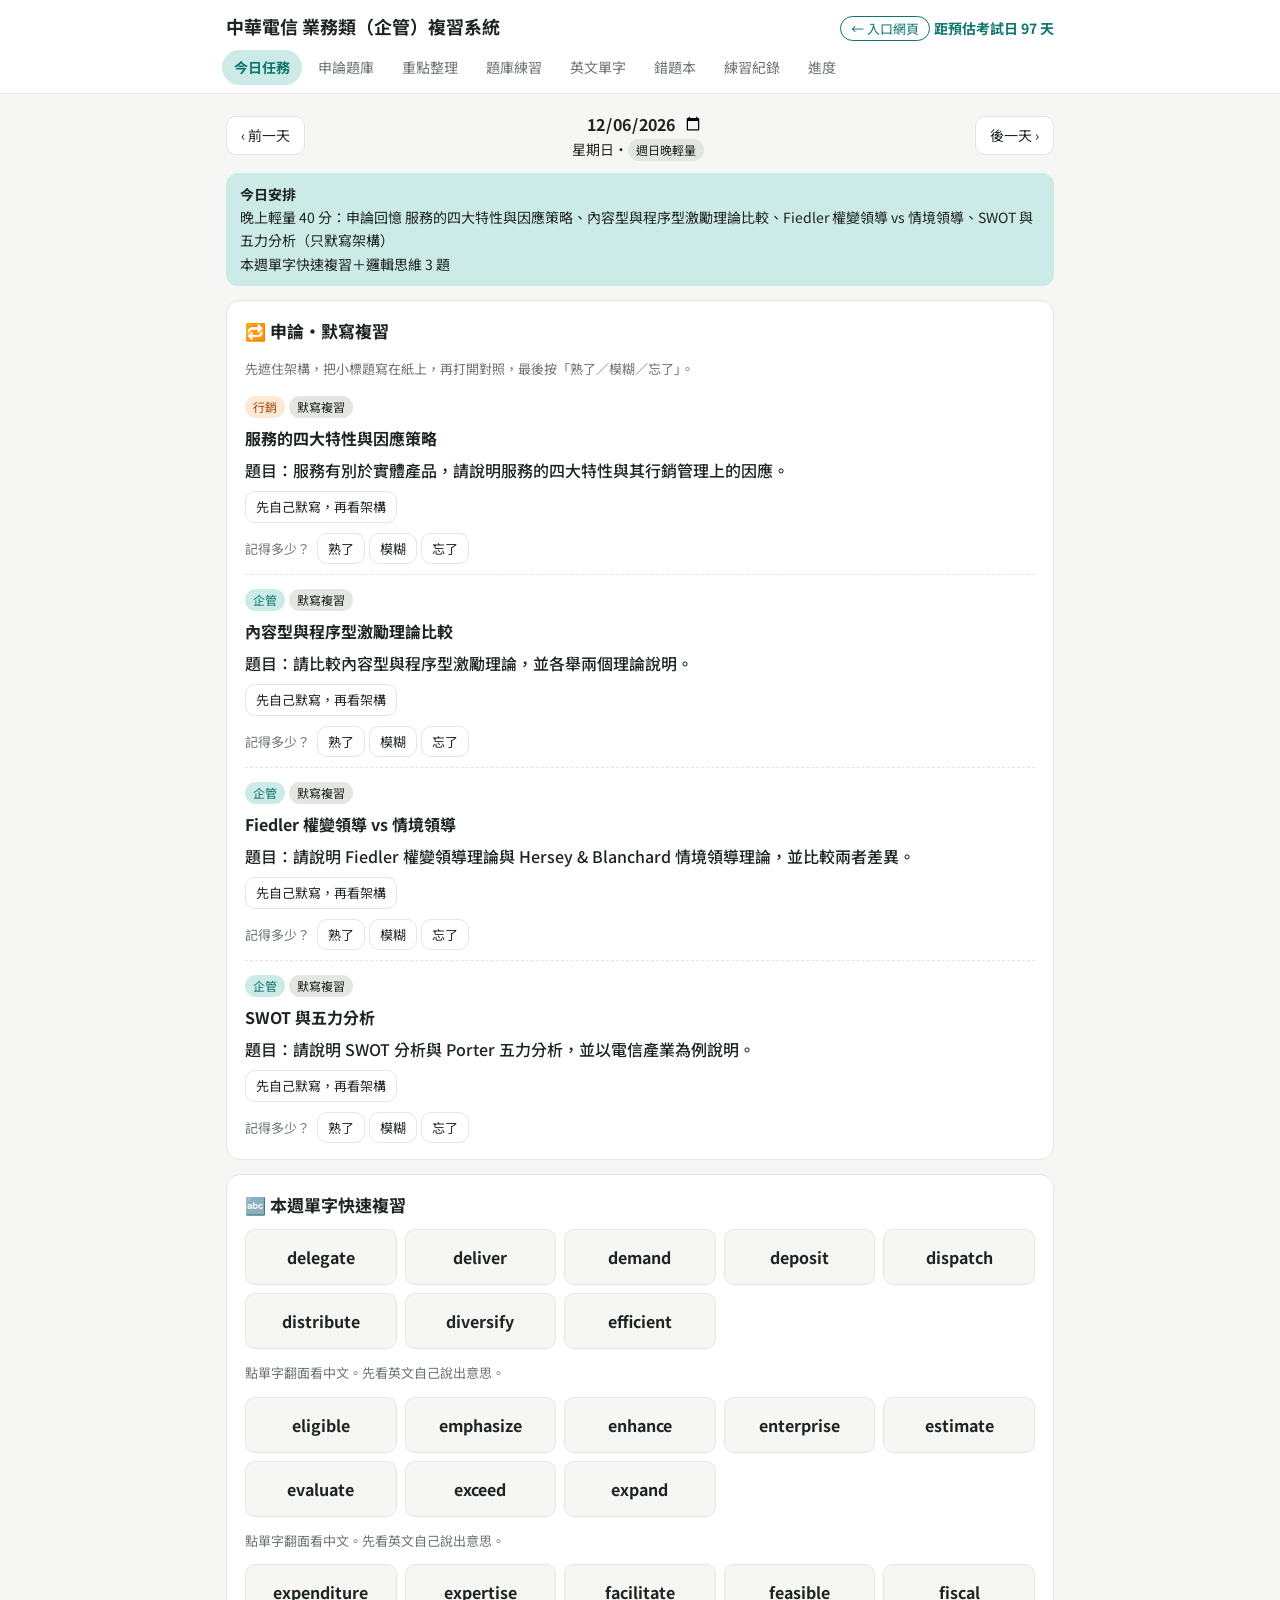
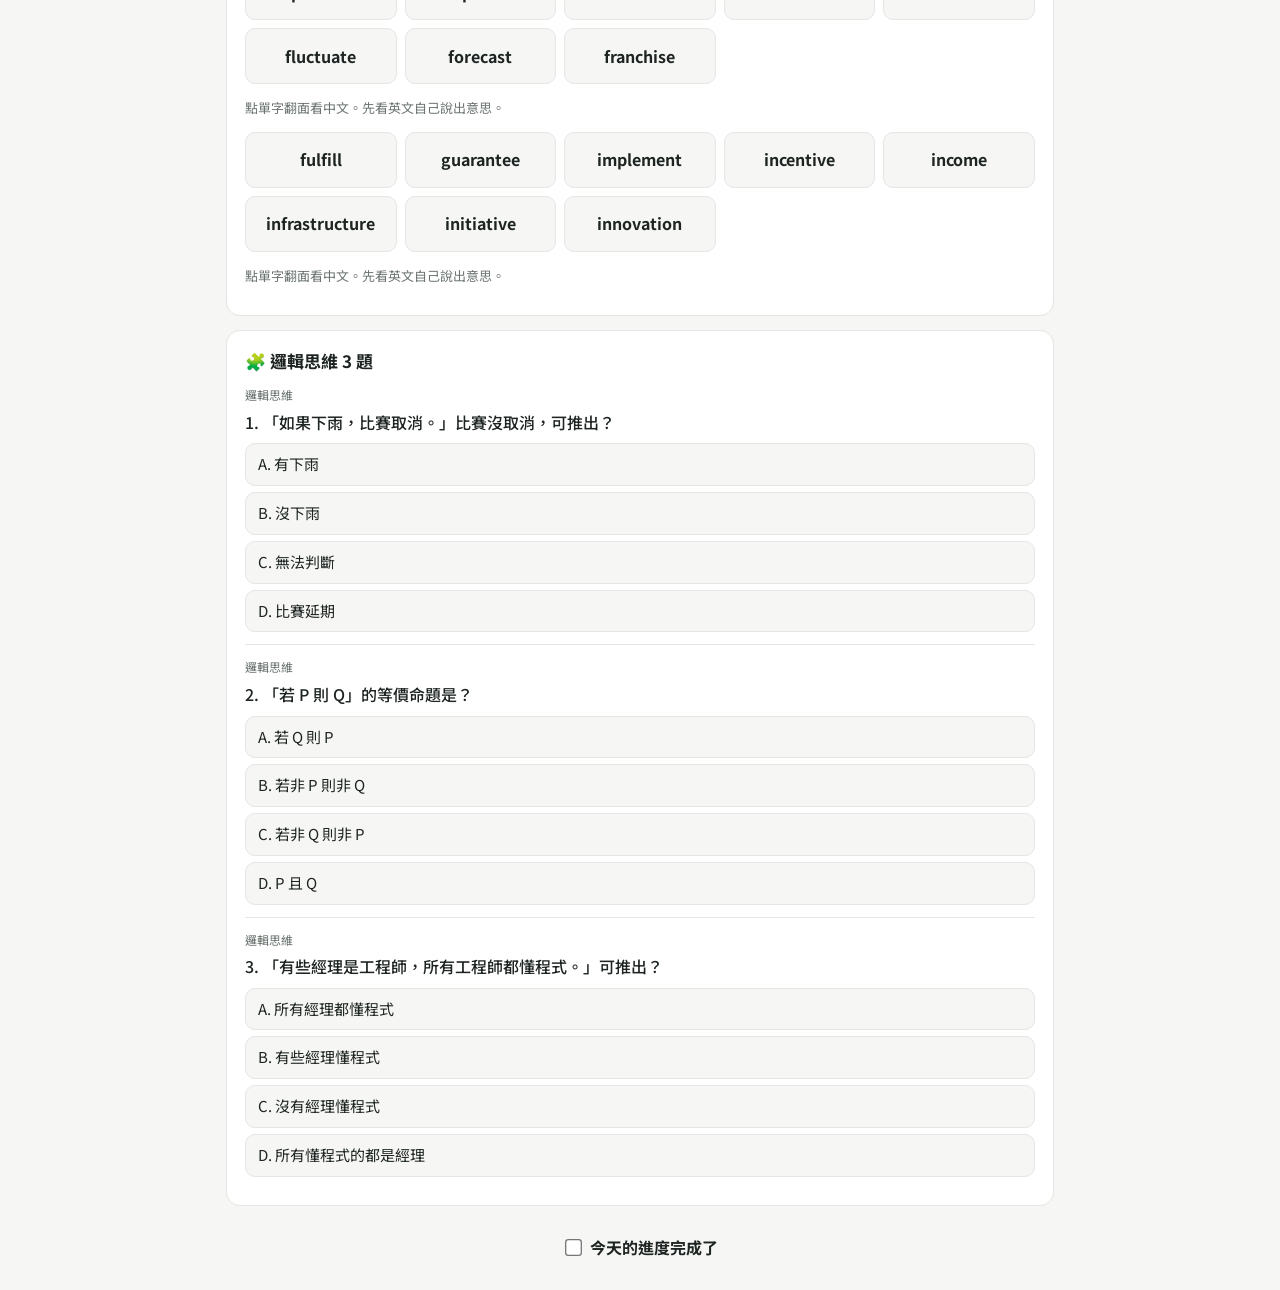
==== cht.html @ ee5745e7 "Add files via upload" ====
<!DOCTYPE html><html lang="zh-Hant"><head><meta charset="utf-8"><meta name="viewport" content="width=device-width,initial-scale=1"><title>中華電信企管類複習系統</title><link rel="preconnect" href="https://fonts.googleapis.com"><link href="https://fonts.googleapis.com/css2?family=Noto+Sans+TC:wght@400;500;700&display=swap" rel="stylesheet"><style>
:root{--bg:#f6f7f5;--card:#fff;--ink:#1d2421;--muted:#6b746f;--line:#e3e6e2;--acc:#0f766e;--acc2:#ccebe6;--red:#fde2e1;--redt:#b42318;--green:#dcf2e3;--greent:#1f7a3f;--yel:#fdf1cf;--yelt:#8a5a00;--org:#fde8d4;--orgt:#a2470c}
@media (prefers-color-scheme:dark){:root{--bg:#141816;--card:#1d2220;--ink:#e8ece9;--muted:#9aa49f;--line:#2e3532;--acc:#5ec4b6;--acc2:#1f3b37;--red:#4a2321;--redt:#ffb4ab;--green:#1f3a29;--greent:#9fe0b4;--yel:#3d331a;--yelt:#f2d27a;--org:#43301f;--orgt:#ffc28f}}
*{box-sizing:border-box}body{margin:0;background:var(--bg);color:var(--ink);font:16px/1.65 "Noto Sans TC",system-ui,sans-serif}
header{position:sticky;top:0;z-index:5;background:var(--card);border-bottom:1px solid var(--line)}
.top{max-width:860px;margin:auto;padding:12px 16px 4px;display:flex;justify-content:space-between;align-items:baseline;gap:8px;flex-wrap:wrap}
.top h1{font-size:18px;margin:0}#count{color:var(--acc);font-weight:700;font-size:14px}
nav{max-width:860px;margin:auto;display:flex;gap:4px;overflow-x:auto;padding:4px 12px 8px}
nav a{white-space:nowrap;text-decoration:none;color:var(--muted);padding:6px 12px;border-radius:999px;font-size:14px}
nav a.on{background:var(--acc2);color:var(--acc);font-weight:700}
.badge{background:var(--redt);color:#fff;border-radius:999px;font-size:11px;padding:0 6px}.badge:empty{display:none}
main{max-width:860px;margin:auto;padding:16px}
.card{background:var(--card);border:1px solid var(--line);border-radius:14px;padding:16px 18px;margin-bottom:14px}
.card h2{font-size:17px;margin:0 0 10px}.card h3{font-size:16px;margin:6px 0}h3.sub{margin-top:18px}
ul{padding-left:20px;margin:6px 0}li{margin:3px 0}
.muted{color:var(--muted)}.small{font-size:13px}
.tag{display:inline-block;font-size:12px;padding:1px 8px;border-radius:999px;background:var(--line);margin-right:4px}
.tag.teal{background:var(--acc2);color:var(--acc)}.tag.orange{background:var(--org);color:var(--orgt)}
.tag.red{background:var(--red);color:var(--redt)}.tag.green{background:var(--green);color:var(--greent)}.tag.yellow{background:var(--yel);color:var(--yelt)}
.btn{font:inherit;font-size:14px;border:1px solid var(--line);background:var(--card);color:var(--ink);border-radius:10px;padding:7px 14px;cursor:pointer}
.btn:hover{border-color:var(--acc)}.btn.sm{font-size:13px;padding:4px 10px}.btn.on{background:var(--acc);color:#fff;border-color:var(--acc)}.btn:disabled{opacity:.4}
.daybar{display:flex;align-items:center;justify-content:space-between;gap:8px;margin-bottom:12px}
.dayinfo{text-align:center;font-size:14px}.dayinfo input{font:inherit;font-size:16px;font-weight:700;border:none;background:none;color:var(--ink);text-align:center}
.notice{background:var(--yel);color:var(--yelt);border-radius:10px;padding:8px 12px;margin-bottom:12px;font-size:14px}
.summary{background:var(--acc2);border-radius:12px;padding:10px 14px;margin-bottom:14px;font-size:14px}
.essay{border-top:1px dashed var(--line);padding-top:10px;margin-top:10px}.essay:first-of-type{border-top:none;margin-top:0;padding-top:0}
.card>.essay:first-child{border:none;padding:0;margin:0}
.eq{font-weight:500;margin:4px 0 8px}.ans{background:var(--bg);border-radius:10px;padding:10px 14px;margin-top:8px}
.ans ul{list-style:none;padding:0}.ans li{padding:3px 0;border-bottom:1px solid var(--line)}.ans li:last-child{border:none}
.tip{color:var(--acc);font-weight:700;margin:8px 0 0}
.rate{margin-top:10px;font-size:13px;color:var(--muted)}.rate .btn{margin-left:4px}
.timer{display:flex;align-items:center;gap:10px;margin:6px 0}.tval{font-size:24px;font-weight:700;font-variant-numeric:tabular-nums;color:var(--acc)}
.q{border-top:1px solid var(--line);padding:12px 0}.q:first-child{border:none;padding-top:0}
.qsrc{font-size:12px;color:var(--muted)}.qt{font-weight:500;margin:4px 0 8px}
.opts{display:grid;gap:6px}.opt{text-align:left;font:inherit;font-size:15px;border:1px solid var(--line);background:var(--bg);color:var(--ink);border-radius:10px;padding:8px 12px;cursor:pointer}
.opt:hover{border-color:var(--acc)}.opt.right{background:var(--green);color:var(--greent);border-color:var(--greent)}.opt.bad{background:var(--red);color:var(--redt);border-color:var(--redt)}
.exp{margin-top:8px;font-size:14px;background:var(--bg);border-radius:8px;padding:8px 12px}
.vocab{display:grid;grid-template-columns:repeat(auto-fill,minmax(150px,1fr));gap:8px;margin-bottom:6px}
.vc{font:inherit;border:1px solid var(--line);background:var(--bg);color:var(--ink);border-radius:10px;padding:12px 8px;cursor:pointer;min-height:56px}
.vc .zh{display:none;color:var(--acc)}.vc.show .en{display:none}.vc.show .zh{display:inline}.vc .en{font-weight:700}
.toolbar{display:flex;gap:8px;align-items:center;flex-wrap:wrap;margin-bottom:12px}
select,input[type=text],#vsearch,textarea{font:inherit;font-size:15px;border:1px solid var(--line);border-radius:10px;padding:7px 10px;background:var(--card);color:var(--ink);max-width:100%}
#vsearch{width:100%;margin-bottom:10px}textarea{width:100%;font-size:12px}
.vt{width:100%;border-collapse:collapse}.vt td{padding:6px 4px;border-bottom:1px solid var(--line)}.vt td:first-child{font-weight:700;width:45%}
.stats{display:grid;grid-template-columns:repeat(auto-fill,minmax(110px,1fr));gap:10px}.stats div{background:var(--bg);border-radius:10px;padding:10px;text-align:center}
.stats b{display:block;font-size:24px;color:var(--acc)}.stats span{font-size:12px;color:var(--muted)}
.donebar{text-align:center;padding:14px;font-weight:700}.donebar input{transform:scale(1.3);margin-right:6px}
.notes h3{margin-top:0}a{color:var(--acc)}
.back{font-size:13px;text-decoration:none;color:var(--acc);border:1px solid var(--acc);border-radius:999px;padding:2px 10px}
.grid{display:grid;grid-template-columns:repeat(auto-fill,minmax(260px,1fr));gap:14px}
.card.teal{border-top:4px solid var(--acc)}.card.purple{border-top:4px solid #8b5cf6}
.mini{display:flex;gap:12px;flex-wrap:wrap;font-size:13px;color:var(--muted)}.mini b{color:var(--ink);font-size:16px}
.go{display:inline-block;margin-top:6px;background:var(--acc);color:#fff;text-decoration:none;border-radius:10px;padding:8px 14px;font-weight:700}
.row{display:flex;gap:8px;align-items:center;flex-wrap:wrap;margin-top:8px}
nav a{cursor:pointer}</style></head><body>
<header><div class="top"><h1>中華電信 業務類（企管）複習系統</h1><span><a id="portal" class="back" hidden>← 入口網頁</a> <span id="count"></span></span></div><nav id="nav"></nav></header>
<main id="main"></main><script>const PORTAL_URL = 'index.html';
// ===== 共用練習紀錄（入口網站與各系統共用同一份，存在這個網域的瀏覽器裡）=====
const EXAMS = { cht: "中華電信 業務類（企管）" };   // 新增考試時在這裡加名稱
const LOGKEY = "examhub_log";
const Log = {
  all() { try { return JSON.parse(localStorage.getItem(LOGKEY) || "[]"); } catch (e) { return []; } },
  add(entry) {
    try { const a = Log.all(); a.push(Object.assign({ t: Date.now() }, entry));
      if (a.length > 8000) a.splice(0, a.length - 8000);
      localStorage.setItem(LOGKEY, JSON.stringify(a)); } catch (e) {}
  },
  replace(arr) { try { localStorage.setItem(LOGKEY, JSON.stringify(arr || [])); } catch (e) {} }
};
const _d = t => new Date(t + 8 * 3600e3).toISOString().slice(0, 10);
const _tm = t => new Date(t + 8 * 3600e3).toISOString().slice(11, 16);
const _esc = s => String(s == null ? "" : s).replace(/[&<>"]/g, c => ({"&":"&amp;","<":"&lt;",">":"&gt;",'"':"&quot;"}[c]));

// 統計：連續天數、總題數、正確率
function logStats(exam) {
  const L = Log.all().filter(x => !exam || x.ex === exam);
  const q = L.filter(x => x.ty === "q"), ok = q.filter(x => x.ok).length;
  const days = [...new Set(L.map(x => _d(x.t)))].sort();
  let streak = 0, cur = _d(Date.now());
  const set = new Set(days);
  if (!set.has(cur)) cur = _d(Date.now() - 864e5);
  while (set.has(cur)) { streak++; cur = _d(Date.parse(cur + "T12:00:00+08:00") - 864e5); }
  return { total: q.length, ok, rate: q.length ? Math.round(ok / q.length * 100) : 0, days: days.length, last: days[days.length - 1] || null,
    essays: L.filter(x => x.ty === "e").length, streak };
}

// 畫出紀錄頁：opts.exam 限定某考試；opts.onRedo(keys) 提供重做按鈕
function renderHistory(root, opts = {}) {
  const st = renderHistory.st || (renderHistory.st = { ex: opts.exam || "", only: "all", day: null });
  if (opts.exam) st.ex = opts.exam;
  const L = Log.all().filter(x => !st.ex || x.ex === st.ex);
  const byDay = {};
  L.forEach(x => (byDay[_d(x.t)] = byDay[_d(x.t)] || []).push(x));
  const days = Object.keys(byDay).sort().reverse();
  if (!st.day || !byDay[st.day]) st.day = days[0] || null;
  const s = logStats(st.ex);
  let h = `<div class="hstats"><div><b>${s.days}</b><span>練習天數</span></div><div><b>${s.streak}</b><span>連續天數</span></div>
    <div><b>${s.total}</b><span>累計作答</span></div><div><b>${s.rate}%</b><span>整體正確率</span></div><div><b>${s.essays}</b><span>申論自評次數</span></div></div>`;
  h += `<div class="htool">${opts.exam ? "" : `<select id="hex"><option value="">全部考試</option>${Object.entries(EXAMS).map(([k, v]) => `<option value="${k}" ${st.ex === k ? "selected" : ""}>${_esc(v)}</option>`).join("")}</select>`}
    <select id="honly"><option value="all">全部紀錄</option><option value="bad" ${st.only === "bad" ? "selected" : ""}>只看答錯</option><option value="e" ${st.only === "e" ? "selected" : ""}>只看申論</option></select></div>`;
  if (!days.length) return root.innerHTML = h + `<p class="hmuted">還沒有練習紀錄。做題或在申論按「熟了／模糊／忘了」之後，就會記在這裡。</p>`;
  // 日曆列
  h += `<div class="hdays">${days.map(d => { const q = byDay[d].filter(x => x.ty === "q"), ok = q.filter(x => x.ok).length;
    return `<button class="hday ${d === st.day ? "on" : ""}" data-d="${d}"><b>${d.slice(5).replace("-", "/")}</b><span>${q.length} 題${q.length ? "・" + Math.round(ok / q.length * 100) + "%" : ""}</span></button>`; }).join("")}</div>`;
  let items = byDay[st.day].slice().reverse();
  if (st.only === "bad") items = items.filter(x => x.ty === "q" && !x.ok);
  if (st.only === "e") items = items.filter(x => x.ty === "e");
  const q = byDay[st.day].filter(x => x.ty === "q");
  const badKeys = [...new Set(q.filter(x => !x.ok).map(x => x.k))];
  h += `<div class="hhead"><b>${st.day}</b>　作答 ${q.length} 題，答對 ${q.filter(x => x.ok).length} 題
    ${opts.onRedo && badKeys.length ? `<button class="hbtn" id="hredo">重做這天答錯的 ${badKeys.length} 題</button>` : ""}</div>`;
  h += `<div class="hlist">${items.map(x => {
    const ex = !opts.exam && EXAMS[x.ex] ? `<span class="htag">${_esc(EXAMS[x.ex])}</span>` : "";
    if (x.ty === "q") return `<div class="hitem ${x.ok ? "ok" : "bad"}"><div class="hmeta">${_tm(x.t)} ${ex}<span class="htag">${_esc(x.src)}</span>${x.ok ? "✅" : "❌"}</div>
      <div>${_esc(x.q)}</div><div class="hans">你的答案：${_esc(x.a)}${x.ok ? "" : `　｜　正解：${_esc(x.c)}`}</div></div>`;
    if (x.ty === "e") return `<div class="hitem"><div class="hmeta">${_tm(x.t)} ${ex}<span class="htag">申論</span></div>${_esc(x.title)}　→　<b>${["忘了", "模糊", "熟了"][x.r]}</b></div>`;
    if (x.ty === "d") return `<div class="hitem"><div class="hmeta">${_tm(x.t)} ${ex}</div>✔ 完成 ${_esc(x.d)} 的進度</div>`;
    return "";
  }).join("") || `<p class="hmuted">這個篩選條件下沒有紀錄。</p>`}</div>`;
  root.innerHTML = h;
  root.querySelectorAll(".hday").forEach(b => b.onclick = () => { st.day = b.dataset.d; renderHistory(root, opts); });
  const hx = root.querySelector("#hex"); if (hx) hx.onchange = e => { st.ex = e.target.value; st.day = null; renderHistory(root, opts); };
  root.querySelector("#honly").onchange = e => { st.only = e.target.value; renderHistory(root, opts); };
  const rd = root.querySelector("#hredo"); if (rd) rd.onclick = () => opts.onRedo(badKeys);
}
const HISTORY_CSS = `
.hstats{display:grid;grid-template-columns:repeat(auto-fill,minmax(110px,1fr));gap:10px;margin-bottom:14px}
.hstats div{background:var(--bg);border:1px solid var(--line);border-radius:12px;padding:10px;text-align:center}
.hstats b{display:block;font-size:22px;color:var(--acc)}.hstats span{font-size:12px;color:var(--muted)}
.htool{display:flex;gap:8px;flex-wrap:wrap;margin-bottom:10px}
.htool select{font:inherit;font-size:14px;border:1px solid var(--line);border-radius:10px;padding:6px 10px;background:var(--card);color:var(--ink)}
.hdays{display:flex;gap:6px;overflow-x:auto;padding-bottom:8px;margin-bottom:10px}
.hday{flex:none;font:inherit;border:1px solid var(--line);background:var(--card);color:var(--ink);border-radius:10px;padding:6px 10px;cursor:pointer;text-align:center}
.hday b{display:block;font-size:14px}.hday span{font-size:11px;color:var(--muted)}.hday.on{border-color:var(--acc);background:var(--acc2)}
.hhead{margin:6px 0 10px;font-size:14px;display:flex;gap:10px;align-items:center;flex-wrap:wrap}
.hbtn{font:inherit;font-size:13px;border:1px solid var(--acc);background:var(--acc);color:#fff;border-radius:10px;padding:4px 10px;cursor:pointer}
.hitem{border:1px solid var(--line);border-left:4px solid var(--line);border-radius:10px;padding:8px 12px;margin-bottom:8px;background:var(--card);font-size:14px}
.hitem.ok{border-left-color:var(--greent)}.hitem.bad{border-left-color:var(--redt)}
.hmeta{font-size:12px;color:var(--muted);margin-bottom:2px}.htag{display:inline-block;background:var(--line);border-radius:999px;padding:0 8px;margin:0 4px;font-size:11px}
.hans{font-size:13px;color:var(--muted);margin-top:2px}.hmuted{color:var(--muted)}`;

// 申論題庫：每題 = 題目 + 作答架構 + 記憶口訣
const ESSAYS = [
{id:"E01",s:"企管",t:"有效控制系統的特質",q:"有效的控制系統應具備哪些特質？請說明其內涵。",
a:["【定義】控制是監督各項活動，確保依計畫完成並矯正重大偏差的過程（衡量實績→與標準比較→採取矯正行動）。",
"1. 正確性（Accuracy）：提供可靠資訊，否則會做出錯誤決策。",
"2. 及時性（Timeliness）：在問題擴大前提醒管理者，資訊延遲即失去價值。",
"3. 經濟性（Economy）：控制效益須大於成本，只控制必要之處。",
"4. 彈性（Flexibility）：能隨環境變化調整，掌握威脅與機會。",
"5. 可理解性（Understandability）：使用者看得懂，不懂就無法執行。",
"6. 合理標準（Reasonable criteria）：標準具挑戰但可達成，過高會打擊士氣或誘發舞弊。",
"7. 策略性配置（Strategic placement）：控制放在關鍵績效領域與易出錯的關鍵點。",
"8. 強調例外（Emphasis on exceptions）：只對超出容許範圍的偏差採取行動（例外管理）。",
"9. 多重標準（Multiple criteria）：多個指標衡量，避免只看單一數字。",
"10. 矯正行動（Corrective action）：不只指出問題，還要提出解決方式。",
"【結論】以電信業為例：門市業績用多重指標（新申辦、續約率、客訴率）並即時回報，才能兼顧正確、及時與經濟。"],
tip:"口訣：「正及經彈理，合策例多矯」"},
{id:"E02",s:"行銷",t:"服務的四大特性與因應策略",q:"服務有別於實體產品，請說明服務的四大特性與其行銷管理上的因應。",
a:["【定義】服務是一方提供給另一方、本質上無形且不產生所有權移轉的活動或利益。",
"1. 無形性（Intangibility）：購買前無法看、摸、試用。→ 有形化：實體環境、制服、證照、口碑與保證（如電信門市裝潢、服務承諾）。",
"2. 不可分割性（Inseparability）：生產與消費同時發生，顧客參與其中。→ 訓練第一線人員、教育顧客、增設多據點或線上自助服務。",
"3. 異質性／易變性（Variability）：品質因人、時、地而異。→ 服務標準化（SOP）、人員甄選訓練、監控顧客滿意度。",
"4. 易逝性／不可儲存性（Perishability）：服務無法庫存，需求波動時易閒置或供不應求。→ 需求面：差別定價、預約、離峰優惠；供給面：兼職人力、顧客自助、尖峰效率作業。",
"【延伸】因此服務行銷在 4P 外加入人員（People）、實體環境（Physical evidence）、流程（Process）成為 7P。",
"【結論】以中華電信為例：用 App 自助服務降低不可分割性限制，以標準話術與訓練降低異質性。"],
tip:"口訣：「無形、不可分、異質、易逝」→ 對策「有形化、訓練、標準化、調節供需」"},
{id:"E03",s:"企管",t:"內容型與程序型激勵理論比較",q:"請比較內容型與程序型激勵理論，並各舉兩個理論說明。",
a:["【定義】激勵是激發、引導並維持個人努力以達成目標的過程。",
"一、內容型（探討「什麼」激勵人）：",
"1. Maslow 需求層級：生理→安全→社會→尊重→自我實現；低層次滿足後才追求高層次。",
"2. Herzberg 雙因子：保健因子（薪資、政策、工作環境）只能消除不滿；激勵因子（成就、肯定、責任、成長）才能帶來滿足。",
"3. McClelland 三需求：成就、權力、親和需求。",
"4. Alderfer ERG：生存、關係、成長；可同時存在，有挫折退化現象。",
"二、程序型（探討「如何」被激勵）：",
"1. Vroom 期望理論：激勵力 = 期望（努力→績效）× 工具性（績效→獎酬）× 價值（獎酬吸引力）。",
"2. Adams 公平理論：比較自己與參考對象的投入產出比，不公平時會調整投入或改變參考對象。",
"3. Locke 目標設定理論：具體、困難但被接受的目標並給予回饋，可提高績效。",
"4. 增強理論（Skinner）：行為受結果影響，正增強、負增強、懲罰、消弱。",
"【比較】內容型重視需求本身，程序型重視認知與決策過程；實務上宜併用。",
"【結論】業務單位可用明確業績目標（目標設定）＋公平透明的獎金制度（公平、期望理論）。"],
tip:"內容型：馬赫麥E；程序型：期公目增"},
{id:"E04",s:"企管",t:"Fiedler 權變領導 vs 情境領導",q:"請說明 Fiedler 權變領導理論與 Hersey & Blanchard 情境領導理論，並比較兩者差異。",
a:["一、Fiedler 權變模式：",
"1. 以 LPC（最不喜歡同事）問卷判定領導風格：高 LPC 關係導向、低 LPC 任務導向，風格固定不易改變。",
"2. 情境有利程度三要素：領導者－成員關係、任務結構、職位權力。",
"3. 結論：情境非常有利或非常不利時，任務導向較佳；中度有利時，關係導向較佳。",
"4. 意涵：改變情境或更換領導者以求配適。",
"二、Hersey & Blanchard 情境領導：",
"1. 依部屬成熟度（能力＋意願）R1～R4 調整風格。",
"2. 四種風格：告知（高任務低關係）→ 推銷（高任務高關係）→ 參與（低任務高關係）→ 授權（低任務低關係）。",
"三、比較：",
"1. 情境變數：Fiedler 看整體情境；H&B 只看部屬成熟度。",
"2. 風格可否改變：Fiedler 認為固定；H&B 認為領導者應彈性調整。",
"3. 因應方式：Fiedler 改變情境；H&B 改變領導行為。"],
tip:"Fiedler：LPC＋關係/任務/權力，兩極用任務；H&B：告推參授對 R1-R4"},
{id:"E05",s:"企管",t:"SWOT 與五力分析",q:"請說明 SWOT 分析與 Porter 五力分析，並以電信產業為例說明。",
a:["一、SWOT 分析：",
"1. 內部：優勢 S、劣勢 W；外部：機會 O、威脅 T。",
"2. 策略配對（TOWS）：SO 增長型、WO 扭轉型、ST 多元化型、WT 防禦型。",
"二、Porter 五力分析（產業吸引力）：",
"1. 現有競爭者的競爭強度。2. 潛在進入者威脅。3. 替代品威脅。4. 購買者議價力。5. 供應商議價力。",
"三、電信業舉例：",
"S：固網與海纜基礎建設完整、品牌信任度高；W：組織龐大、決策速度較慢。",
"O：5G/Pre-6G、AI 資料中心、企業數位轉型需求；T：同業價格戰、OTT 通訊軟體替代傳統通話。",
"五力：現有競爭激烈（三大電信）；進入障礙高（頻譜、資本）；替代品威脅高（LINE、OTT）；消費者轉換成本低（攜碼）→ 議價力高；設備供應商集中→ 議價力中高。",
"【結論】電信業應以差異化服務（企業 ICT 解決方案）避開價格戰。"],
tip:"SWOT 內SW外OT；五力：現潛替買供"},
{id:"E06",s:"企管",t:"BCG 矩陣",q:"請說明 BCG 成長占有率矩陣的四個象限及其策略意涵。",
a:["【定義】波士頓顧問公司提出，以「市場成長率」（縱軸）與「相對市場占有率」（橫軸）評估事業單位組合。",
"1. 明星（Star）：高成長、高占有。需大量資金維持成長 → 建立／持有策略。",
"2. 金牛（Cash Cow）：低成長、高占有。現金流量大 → 持有、收割，資金支援明星與問題事業。",
"3. 問題兒童（Question Mark）：高成長、低占有。前景不確定 → 選擇性投資（建立）或撤資。",
"4. 狗（Dog）：低成長、低占有。→ 收割或撤資。",
"【理想循環】金牛的現金投入問題兒童使其成為明星，明星成熟後成為金牛。",
"【限制】只用兩個指標過於簡化；高占有不一定等於高獲利；忽略事業間綜效。",
"【舉例】行動語音像金牛，雲端與 AI 資料中心像明星或問題兒童。"],
tip:"明星金牛問題狗；縱成長、橫占有"},
{id:"E07",s:"行銷",t:"STP 流程與定位策略",q:"請說明 STP 的意義與步驟，並說明常見的定位策略。",
a:["【定義】STP = 市場區隔（Segmentation）→ 選擇目標市場（Targeting）→ 市場定位（Positioning）。",
"一、市場區隔變數：地理、人口統計（年齡、所得）、心理（生活型態、人格）、行為（使用率、利益、忠誠度）；組織市場另有產業、規模、採購方式。",
"有效區隔條件：可衡量、可接近、足量（規模夠大）、可區別、可行動。",
"二、目標市場選擇策略：無差異行銷、差異化行銷、集中行銷（利基）、個人化／微行銷。",
"三、定位：在目標顧客心中建立獨特、有價值的位置。",
"定位方式：依屬性、利益、使用情境、使用者、競爭者、品質／價格、產品類別。",
"定位錯誤：定位不足、過度定位、混淆定位、可疑定位。",
"【舉例】中華電信企業客戶：以中大型企業為目標，定位為「穩定可靠的數位轉型夥伴」。"],
tip:"區隔四變數：地人心行；有效區隔：衡接足別行"},
{id:"E08",s:"行銷",t:"產品生命週期各階段行銷策略",q:"請說明產品生命週期（PLC）各階段的特徵與行銷策略。",
a:["1. 導入期：銷售低、成本高、多為虧損，顧客為創新者。→ 目標建立知名度與試用；產品基本型；吸脂或滲透定價；選擇性通路；大量廣告與促銷試用。",
"2. 成長期：銷售快速上升、開始獲利，競爭者加入。→ 擴大市占；增加功能與服務；價格維持或略降；密集通路；廣告轉向品牌偏好。",
"3. 成熟期：銷售成長趨緩、競爭最激烈、利潤由高峰下降。→ 防守市占、追求最大利潤；調整市場（找新用途、新客群）、調整產品（改良品質功能）、調整行銷組合；價格競爭；強化促銷鼓勵品牌轉換。",
"4. 衰退期：銷售與利潤下滑。→ 降低支出、收割或撤退；淘汰弱勢品項；降價；選擇性通路；推廣降到最低。",
"【舉例】市話處於衰退期 → 收割；5G 方案處於成長期 → 擴大覆蓋與方案組合。"],
tip:"導入求知名、成長搶市占、成熟守利潤、衰退收割退"},
{id:"E09",s:"行銷",t:"品牌權益",q:"何謂品牌權益？請說明其構成要素與建立方式。",
a:["【定義】品牌權益是品牌名稱帶給產品的附加價值，使顧客對有品牌的產品產生不同反應。",
"一、Aaker 品牌權益五要素：",
"1. 品牌知名度（Awareness）：辨識與回憶程度。",
"2. 知覺品質（Perceived quality）。",
"3. 品牌聯想（Associations）：顧客心中與品牌相連的形象。",
"4. 品牌忠誠度（Loyalty）：品牌權益的核心。",
"5. 其他專屬資產：商標、專利、通路關係。",
"二、Keller 以顧客為基礎的品牌權益（CBBE）金字塔：品牌識別 → 品牌意義（績效、形象）→ 品牌回應（判斷、感受）→ 品牌共鳴。",
"三、建立方式：選擇品牌元素（名稱、標誌、口號）、整合行銷溝通、品牌延伸與聯名、維持一致的服務品質。",
"【結論】品牌權益高可帶來溢價、降低行銷成本與提升議價力。"],
tip:"Aaker：知、質、聯、忠、資"},
{id:"E10",s:"行銷",t:"組織購買行為與購買中心",q:"組織市場與消費者市場有何不同？請說明購買中心的角色。",
a:["一、組織市場特性：購買者較少但量大、地理集中、衍生需求、需求缺乏彈性且波動大、專業採購、多人參與決策、重視長期關係、直接採購。",
"二、購買情境：直接重購、修正重購、新購。",
"三、購買中心（Buying center）角色：",
"1. 發起者（Initiator）：提出需求。",
"2. 使用者（User）：實際使用產品。",
"3. 影響者（Influencer）：提供規格與評估意見，如技術人員。",
"4. 決策者（Decider）：決定供應商。",
"5. 批准者（Approver）：授權決策。",
"6. 採購者（Buyer）：執行採購、議價。",
"7. 守門者（Gatekeeper）：控制資訊流向，如秘書、採購助理。",
"四、購買決策過程：認知問題→描述需求→產品規格→尋找供應商→徵求提案→選擇供應商→訂購→績效評估。",
"【實務】中華電信企業客戶業務需找出決策者與影響者，針對 IT 主管談技術、對財務主管談成本效益。"],
tip:"購買中心：發使影決批採守"},
{id:"E11",s:"行銷",t:"CRM 與顧客終身價值",q:"請說明顧客關係管理（CRM）的意義與顧客終身價值的概念。",
a:["【CRM 定義】透過蒐集、分析顧客資料，提供卓越的顧客價值與滿意度，以建立並維持有利可圖的長期顧客關係。",
"一、CRM 類型：作業型（行銷、銷售、服務自動化）、分析型（資料倉儲、資料探勘）、協同型（多通路整合互動）。",
"二、CRM 循環：顧客資料蒐集 → 分析與區隔 → 設計個人化行銷 → 執行與互動 → 評估回饋。",
"三、顧客終身價值（CLV）：顧客在整個往來期間所帶來利潤的現值。",
"意涵：留住舊客成本低於開發新客，應依 CLV 區分顧客並分配資源。",
"四、關係層次：基本關係 → 完整夥伴關係；忠誠方案：財務利益、社交利益、結構性連結。",
"【舉例】電信業以合約續約優惠、會員點數與家庭方案綁定提升 CLV、降低流失率。"],
tip:"CRM 三型：作業、分析、協同"},
{id:"E12",s:"企管",t:"目標管理（MBO）",q:"何謂目標管理？請說明其步驟與優缺點。",
a:["【定義】Drucker 提出，由主管與部屬共同設定具體目標，定期檢討進度，並依目標達成程度給予獎酬的管理制度。",
"一、四要素：目標具體、參與決策、明確期限、績效回饋。",
"二、步驟：1. 設定組織整體目標與策略 → 2. 分配至各部門 → 3. 部門主管與上級共同設定部門目標 → 4. 與部屬共同設定個人目標 → 5. 擬定行動計畫 → 6. 執行並定期檢討 → 7. 依達成度給予獎酬。",
"三、優點：目標明確提升績效；參與提高承諾與士氣；上下目標一致；作為績效評估依據。",
"四、缺點：耗費時間；過度重視可量化的短期目標；環境變動大時目標易失效；部門本位主義。",
"【結論】可與 OKR 或 KPI 搭配，兼顧挑戰性與彈性。"],
tip:"MBO 四要素：具、參、期、回"},
{id:"E13",s:"企管",t:"Lewin 變革模式與抗拒變革",q:"請說明 Lewin 的變革三步驟，以及組織成員抗拒變革的原因與管理方式。",
a:["一、Lewin 三步驟：",
"1. 解凍（Unfreezing）：打破現狀，增加推動力、降低阻力。",
"2. 變革（Changing／Moving）：導入新行為、制度或技術。",
"3. 再凍結（Refreezing）：以制度與獎酬鞏固新行為，避免回到原狀。",
"二、抗拒原因：不確定性、擔心個人損失（地位、薪資）、認為變革不符組織利益、習慣與惰性。",
"三、Kotter & Schlesinger 六種降低抗拒方法：",
"1. 教育與溝通 2. 參與 3. 促進與支持 4. 協商 5. 操縱與吸收 6. 強制。",
"【補充】Kotter 八步驟：建立急迫感、組成領導聯盟、建立願景、溝通願景、授權行動、創造短期成效、鞏固成果、制度化。"],
tip:"解凍→變革→再凍結；降抗拒：教參支協操強"},
{id:"E14",s:"企管",t:"全面品質管理（TQM）",q:"請說明全面品質管理（TQM）的意義與核心概念。",
a:["【定義】全員參與、以顧客為導向、持續改善所有流程的品質管理哲學（Deming、Juran）。",
"核心概念：",
"1. 顧客導向：品質由顧客定義，含內部與外部顧客。",
"2. 持續改善（Kaizen）：永不滿足現狀，PDCA 循環（Plan-Do-Check-Act）。",
"3. 全員參與：從高階到基層，品管圈（QCC）與授權。",
"4. 流程導向：改善工作流程而不只檢驗結果。",
"5. 以事實為基礎的決策：統計工具（管制圖、柏拉圖、魚骨圖）。",
"6. 團隊合作與供應商夥伴關係。",
"【延伸】六標準差：DMAIC（定義、衡量、分析、改善、控制），目標每百萬次機會 3.4 個缺點。",
"【結論】電信業可用於降低斷線率、客訴處理時間等服務品質指標。"],
tip:"TQM：顧、持、全、流、事、團；PDCA"},
{id:"E15",s:"行銷",t:"整合行銷溝通與推廣組合",q:"何謂整合行銷溝通（IMC）？請說明推廣組合的工具與特性。",
a:["【IMC 定義】整合協調所有溝通管道，傳遞清楚、一致且具說服力的品牌訊息。",
"推廣組合五大工具：",
"1. 廣告：非人員、付費、觸及廣、可重複；成本高、單向。",
"2. 銷售促進：短期誘因（折扣、贈品、試用）刺激購買；效果快但短暫，可能傷害品牌。",
"3. 公共關係：建立良好形象（新聞稿、贊助、CSR）；可信度高、成本低，但不易控制。",
"4. 人員銷售：面對面雙向溝通、可客製化、建立關係；成本最高，適合 B2B 與高價複雜產品。",
"5. 直效與數位行銷：一對一、可衡量（Email、社群、App 推播）。",
"推廣策略：推式策略（推廣導向通路商）vs 拉式策略（推廣導向最終消費者）。",
"影響組合選擇：產品類型、PLC 階段、購買準備階段、推拉策略。",
"【舉例】中華電信企業客戶以人員銷售為主，搭配研討會與案例行銷；消費者市場以廣告＋促銷為主。"],
tip:"廣促公人直；推式對通路、拉式對消費者"},
{id:"E16",s:"行銷",t:"行銷觀念的演進",q:"請說明行銷觀念的演進過程。",
a:["1. 生產觀念：消費者偏好便宜易得的產品 → 提高生產與配銷效率。",
"2. 產品觀念：消費者偏好品質最好的產品 → 不斷改良，易導致行銷近視病。",
"3. 銷售觀念：不積極推銷消費者就不買 → 強力推銷，重視賣出而非滿足需求。",
"4. 行銷觀念：了解目標市場需求，比競爭者更有效提供滿足 → 由外而內、顧客導向。",
"5. 社會行銷觀念：兼顧消費者需求、企業利潤與社會長期福祉。",
"6. 全方位行銷：關係行銷、整合行銷、內部行銷、績效（社會責任）行銷。",
"【比較】銷售觀念：由內而外、以產品為中心、靠推銷獲利；行銷觀念：由外而內、以顧客為中心、靠顧客滿意獲利。"],
tip:"生產→產品→銷售→行銷→社會→全方位"},
{id:"E17",s:"企管",t:"群體決策技術",q:"請說明群體決策的優缺點與常見的群體決策技術。",
a:["一、優點：資訊與觀點較完整、方案較多、提高接受度與合法性。",
"缺點：耗時、少數人主導、從眾壓力、權責不清、群體思維（Groupthink）。",
"二、群體決策技術：",
"1. 腦力激盪法：鼓勵自由發想、不批評、重量不重質、可搭便車。",
"2. 名目群體技術（NGT）：成員先獨立寫下想法，再逐一發表、討論、投票排序；避免從眾。",
"3. 德爾菲法（Delphi）：專家匿名、多回合問卷回饋直到共識；不需面對面，耗時。",
"4. 電子會議：匿名、即時、同步表達。",
"5. 魔鬼代言人法、辯證法：刻意提出反對意見以避免群體思維。"],
tip:"腦名德電魔"},
{id:"E18",s:"行銷",t:"人員銷售流程",q:"請說明人員銷售的步驟。",
a:["1. 開發與篩選潛在顧客（Prospecting & qualifying）：找出合格名單（需求、購買力、決策權）。",
"2. 事前準備（Preapproach）：了解客戶公司、決策者、購買方式，設定拜訪目標。",
"3. 接觸（Approach）：建立良好第一印象、開場。",
"4. 展示與說明（Presentation）：以顧客需求為導向（AIDA、需求滿足法），說明效益而非只講功能。",
"5. 處理異議（Handling objections）：傾聽、釐清、轉化為購買理由。",
"6. 成交（Closing）：辨識購買訊號，提出成交要求。",
"7. 追蹤與維繫（Follow-up）：確認交付與滿意度，建立長期關係、爭取續約與加購。",
"【延伸】顧問式銷售：從推銷產品轉為協助客戶解決問題，適合企業 ICT 方案。"],
tip:"開準接展異成追"},
{id:"E19",s:"行銷",t:"服務品質缺口模式（PZB）",q:"請說明 PZB 服務品質缺口模式與 SERVQUAL 構面。",
a:["一、五大缺口：",
"缺口1：顧客期望 vs 管理者對顧客期望的認知（不了解顧客）。",
"缺口2：管理者認知 vs 服務品質規格（標準設定不當）。",
"缺口3：服務品質規格 vs 實際服務傳遞（員工未依標準執行）。",
"缺口4：服務傳遞 vs 外部溝通（過度承諾）。",
"缺口5：顧客期望的服務 vs 顧客知覺的服務（＝前四缺口的總和）。",
"二、SERVQUAL 五構面：",
"1. 有形性：設施、設備、人員外表。2. 可靠性：可靠且正確地履行承諾。3. 回應性：協助顧客並提供即時服務。4. 保證性：員工知識、禮貌與可信度。5. 同理心：個別關懷。",
"【結論】可藉顧客調查、制定 SOP、員工訓練、避免廣告過度承諾來縮小缺口。"],
tip:"SERVQUAL：有可回保同（RATER）"},
{id:"E20",s:"行銷",t:"數位轉型與 AI 對電信業行銷的影響",q:"請說明數位轉型與 AI 對電信業行銷的影響。",
a:["一、數位行銷特性：精準、即時、互動、可衡量。",
"二、AI 的應用：",
"1. 大數據分析與顧客分群：依使用行為預測流失（churn prediction）並主動挽留。",
"2. 個人化推薦：依用量推薦合適資費、加值服務。",
"3. 智慧客服：聊天機器人 24 小時回應，降低客服成本。",
"4. 動態定價與行銷自動化。",
"三、對電信業的影響：",
"1. 由賣連線轉為賣解決方案（雲端、資安、IoT、AI 資料中心）。",
"2. 全通路整合：門市、App、官網體驗一致（OMO）。",
"3. 企業客戶需要顧問式銷售與產業解決方案。",
"四、挑戰：個資保護與資安、組織人才轉型、數位落差。"],
tip:"AI：分群、推薦、客服、自動化；挑戰：個資、人才、落差"},
{id:"E21",s:"行銷",t:"新產品開發流程",q:"請說明新產品開發流程。",
a:["1. 創意產生：內部（員工、研發）、外部（顧客、競爭者、通路）。",
"2. 創意篩選：剔除不可行構想，避免「放棄錯誤」與「採用錯誤」。",
"3. 概念發展與測試：將構想轉成具體產品概念，找目標顧客測試反應。",
"4. 行銷策略發展：目標市場、定位、第一年 4P 與長期目標。",
"5. 商業分析：估計銷售量、成本與利潤。",
"6. 產品發展：做出原型。",
"7. 試銷：小範圍市場測試。",
"8. 商業化：決定上市時間、地點、目標與策略。",
"【補充】新產品擴散：創新者 2.5% → 早期採用者 13.5% → 早期大眾 34% → 晚期大眾 34% → 落後者 16%。"],
tip:"創篩概策商發試商"},
{id:"E22",s:"行銷",t:"定價策略",q:"請說明新產品定價策略與常見的心理定價方法。",
a:["一、定價考量：成本（下限）、顧客知覺價值（上限）、競爭者、公司目標、法規。",
"二、定價方法：成本加成、損益兩平（目標利潤）、價值基礎、競爭基礎（追隨定價、競標）。",
"三、新產品定價：",
"1. 吸脂定價：高價上市，適合品質形象佳、需求缺乏彈性、競爭者不易進入。",
"2. 滲透定價：低價快速取得市占，適合需求彈性大、規模經濟明顯。",
"四、產品組合定價：產品線定價、選購品定價、專屬產品定價（印表機與墨水）、副產品、組合定價（綁約方案）。",
"五、心理定價：尾數定價（999）、聲望定價、參考價格。",
"六、其他：差別定價（時段、顧客、地點）、促銷定價、動態定價。",
"【舉例】電信資費常用組合定價與差別定價（學生、家庭方案）。"],
tip:"新品：吸脂 vs 滲透；心理：尾數、聲望、參考"},
{id:"E23",s:"企管",t:"管理者的角色與技能",q:"請說明 Mintzberg 的管理者角色與 Katz 的管理技能。",
a:["一、Mintzberg 十種角色：",
"1. 人際角色：頭臉人物、領導者、聯絡人。",
"2. 資訊角色：監督者、傳播者、發言人。",
"3. 決策角色：企業家、危機處理者、資源分配者、協商者。",
"二、Katz 三種技能：",
"1. 技術性技能：執行特定工作的專業能力，基層最需要。",
"2. 人際性技能：與他人合作、溝通、激勵的能力，各層級皆重要。",
"3. 概念性技能：分析與判斷整體情勢的能力，高階最需要。",
"三、管理功能：規劃、組織、領導、控制（POLC）。"],
tip:"人際/資訊/決策；技術-人際-概念（由基層到高階）"},
{id:"E24",s:"企管",t:"企業社會責任（CSR）",q:"何謂企業社會責任？請說明 Carroll 的 CSR 金字塔及兩種觀點。",
a:["一、兩種觀點：",
"1. 古典觀點（Friedman）：企業唯一責任是在合法前提下為股東創造最大利潤。",
"2. 社會經濟觀點：企業應兼顧利害關係人與社會福祉。",
"二、Carroll 金字塔（由下而上）：經濟責任 → 法律責任 → 倫理責任 → 慈善責任。",
"三、相關概念：社會義務（法律最低要求）→ 社會回應（因應社會需求）→ 社會責任（追求長期社會利益）。",
"四、ESG：環境（Environmental）、社會（Social）、公司治理（Governance）。",
"【舉例】中華電信簽訂綠電長約、推動偏鄉數位培力即屬 CSR／ESG 實踐。"],
tip:"Carroll：經法倫慈；ESG"},
{id:"E25",s:"企管",t:"組織結構：機械式 vs 有機式",q:"請比較機械式組織與有機式組織，並說明影響組織設計的權變因素。",
a:["一、組織設計六要素：工作專業化、部門化、指揮鏈、控制幅度、集權/分權、正式化。",
"二、比較：",
"機械式：高度專業化、部門分明、指揮鏈清楚、控制幅度窄、集權、高度正式化 → 適合穩定環境。",
"有機式：跨功能團隊、跨層級溝通、資訊自由流通、控制幅度寬、分權、低度正式化 → 適合動態環境。",
"三、權變因素：",
"1. 策略：成本領導 → 機械式；創新差異化 → 有機式。",
"2. 規模：大型組織較機械式。",
"3. 技術（Woodward）：單位生產與連續生產 → 有機式；大量生產 → 機械式。",
"4. 環境不確定性：越動態越有機式。"],
tip:"權變：策略、規模、技術、環境"},
{id:"E26",s:"企管",t:"Porter 一般性競爭策略",q:"請說明 Porter 的三種一般性競爭策略。",
a:["1. 成本領導：成為產業內成本最低者，靠規模經濟、經驗曲線、效率作業。風險：技術變革、競爭者模仿。",
"2. 差異化：提供顧客重視的獨特價值（品質、品牌、服務、技術），可訂較高價格。風險：差異不被顧客重視、溢價過高。",
"3. 集中（焦點）：鎖定特定區隔，再分成本集中與差異化集中。風險：區隔過小、大廠進入。",
"【卡在中間】未明確選擇任一策略者，易陷入低獲利。",
"【舉例】中華電信以網路品質與企業服務差異化；部分小型電信或 MVNO 採低價集中策略。"],
tip:"成本、差異、集中；避免卡在中間"},
{id:"E27",s:"企管",t:"績效評估方法",q:"請說明常見的績效評估方法與評估誤差。",
a:["一、評估方法：",
"1. 書面評語法 2. 重要事件法 3. 圖表評等尺度法 4. 行為定錨評等法（BARS） 5. 目標管理法（MBO） 6. 多人比較法（排序、配對比較、強迫分配） 7. 360 度回饋。",
"二、常見誤差：",
"1. 月暈效果：以單一特質影響整體評價。2. 寬大／嚴苛誤差。3. 趨中誤差。4. 近因效應：只看最近表現。5. 相似誤差：偏好與自己相似者。6. 刻板印象。",
"三、改善：多位評估者、評估者訓練、以行為與結果為標準、平時記錄重要事件。"],
tip:"誤差：月寬趨近似刻"},
{id:"E28",s:"行銷",t:"行銷組合 4P 與 4C",q:"請說明行銷組合 4P 與 4C 的內涵及對應關係。",
a:["一、4P（McCarthy，賣方觀點）：產品 Product、價格 Price、通路 Place、推廣 Promotion。",
"二、4C（Lauterborn，買方觀點）：",
"1. 顧客解決方案／需求（Customer solution）↔ 產品。",
"2. 顧客成本（Customer cost）↔ 價格：不只金錢，也包含時間、精力。",
"3. 便利性（Convenience）↔ 通路。",
"4. 溝通（Communication）↔ 推廣：雙向互動取代單向說服。",
"三、服務業 7P：加上人員、實體環境、流程。",
"【結論】行銷人應先從 4C 思考顧客價值，再以 4P 落實。"],
tip:"4P 對 4C：產-解、價-本、通-便、推-溝"},
{id:"E29",s:"行銷",t:"通路階層與通路衝突",q:"請說明行銷通路的功能、通路密度策略與通路衝突。",
a:["一、通路功能：資訊、推廣、接觸、配合、協商、實體配送、融資、風險承擔。",
"二、通路階層：零階（直銷）、一階（零售商）、二階（批發＋零售）、三階。",
"三、通路密度：密集式（便利品）、選擇式（選購品）、獨家式（特殊品、高級品牌）。",
"四、垂直行銷系統（VMS）：公司式、契約式（加盟）、管理式。",
"五、通路衝突：水平衝突（同層級間）、垂直衝突（不同層級間）。",
"處理方式：明確角色分工、共同目標、溝通協調、仲裁。",
"【舉例】電信業有直營門市、加盟門市、網路門市，需避免價格不一引起的垂直衝突。"],
tip:"密集-選擇-獨家；水平 vs 垂直衝突"},
{id:"E30",s:"行銷",t:"消費者購買決策過程",q:"請說明消費者購買決策過程與購買行為類型。",
a:["一、五階段：",
"1. 問題認知：內外部刺激引發需求。",
"2. 資訊蒐集：個人、商業、公共、經驗來源。",
"3. 方案評估：依屬性與重要性形成態度。",
"4. 購買決策：受他人態度與非預期情境因素影響。",
"5. 購後行為：滿意或失調（購後失調），影響口碑與再購。",
"二、Assael 四種購買行為（涉入程度 × 品牌差異）：",
"高涉入＋差異大：複雜型購買；高涉入＋差異小：降低失調型；低涉入＋差異小：習慣型；低涉入＋差異大：尋求多樣化型。",
"三、影響因素：文化、社會（參考群體、家庭、角色）、個人（年齡、職業、生活型態）、心理（動機、知覺、學習、信念）。"],
tip:"問、資、評、購、後；影響：文社個心"},
{id:"E31",s:"企管",t:"組織文化",q:"何謂組織文化？請說明其構面與功能。",
a:["【定義】組織成員共享的價值觀、信念與行為規範，影響成員的行為方式。",
"一、Schein 三層次：人造器物（可見的符號、儀式）→ 信奉的價值觀 → 基本假設。",
"二、組織文化七構面：創新與冒險、注重細節、結果導向、人員導向、團隊導向、積極進取、穩定性。",
"三、強勢文化 vs 弱勢文化：強勢文化價值觀被廣泛接受，對行為影響大。",
"四、文化傳承：故事、儀式、實體象徵、語言。",
"五、功能：建立認同、提升承諾、穩定社會系統、引導行為；負面：阻礙變革、阻礙多元、阻礙併購。"],
tip:"Schein：器物、價值、假設"},
{id:"E32",s:"企管",t:"權力來源",q:"請說明 French & Raven 的五種權力基礎。",
a:["一、職位權力（正式權力）：",
"1. 法定權：來自組織職位。",
"2. 獎賞權：能給予獎勵。",
"3. 強制權：能施以懲罰。",
"二、個人權力：",
"4. 專家權：來自專業知識與技能。",
"5. 參考權：來自個人魅力、受人欣賞認同。",
"（後續補充：資訊權）",
"【結論】個人權力較能帶來成員承諾，強制權易引發抗拒。"],
tip:"法賞強專參"},
{id:"E33",s:"企管",t:"轉換型 vs 交易型領導",q:"請比較轉換型領導與交易型領導。",
a:["一、交易型領導：以獎懲交換績效，釐清角色與任務要求。",
"構面：權宜獎酬、例外管理（主動／被動）。",
"二、轉換型領導：激發部屬超越自身利益，追求組織願景。",
"4I 構面：1. 理想化影響（魅力） 2. 激勵鼓舞 3. 智力啟發 4. 個別關懷。",
"三、比較：交易型著重短期、維持現狀；轉換型著重長期、推動變革，績效與滿意度通常較高。",
"四、兩者並非對立，轉換型建立在交易型的基礎上。"],
tip:"轉換型 4I：魅、鼓、啟、關"},
{id:"E34",s:"企管",t:"溝通障礙與改善",q:"請說明組織溝通的障礙及改善方法。",
a:["一、溝通過程：發訊者 → 編碼 → 訊息 → 管道 → 解碼 → 收訊者 → 回饋，中間有噪音。",
"二、障礙：過濾、選擇性知覺、資訊超載、情緒、防衛心理、語言差異、國家文化、性別差異。",
"三、改善方法：運用回饋、簡化語言、積極傾聽、控制情緒、注意非語言線索。",
"四、溝通網路：鏈型、輪型、全通道型；非正式溝通有葡萄藤（小道消息）。"],
tip:"障礙：過選超情防語；改善：回簡聽控非"},
{id:"E35",s:"企管",t:"Ansoff 產品市場擴張矩陣",q:"請說明 Ansoff 成長矩陣的四種策略。",
a:["以「現有/新產品」×「現有/新市場」形成四種成長策略：",
"1. 市場滲透：現有產品＋現有市場，提高使用量、搶競爭者顧客，風險最低。",
"2. 市場開發：現有產品＋新市場，如新地區、新客群。",
"3. 產品開發：新產品＋現有市場。",
"4. 多角化：新產品＋新市場，風險最高；又分相關與非相關多角化。",
"【舉例】中華電信把既有網路服務推向海外市場（市場開發）；對既有企業客戶推出 AI 雲端服務（產品開發）。"],
tip:"滲透、市場開發、產品開發、多角化"},
{id:"E36",s:"行銷",t:"市場競爭地位策略",q:"請說明市場領導者、挑戰者、追隨者與利基者的競爭策略。",
a:["1. 市場領導者：擴大整體市場（新用戶、新用途）、保護市占（陣地、側翼、先發制人、反擊、機動、收縮防禦）、提高市占。",
"2. 市場挑戰者：攻擊領導者或同規模者；正面攻擊、側翼攻擊、包圍攻擊、迂迴攻擊、游擊攻擊。",
"3. 市場追隨者：模仿為主，降低成本與風險；仿製者、近似者、改良者。",
"4. 市場利基者：專精於大企業忽略的小區隔（依顧客、地區、產品專業化）。"],
tip:"領導守、挑戰攻、追隨仿、利基專"},
{id:"E37",s:"行銷",t:"行銷環境分析",q:"請說明行銷的個體環境與總體環境。",
a:["一、個體環境（與公司直接相關）：公司內部、供應商、行銷中介（經銷商、物流、金融）、競爭者、公眾、顧客。",
"二、總體環境（PESTEL）：政治、經濟、社會文化、科技、環境（自然）、法律；另有人口統計環境。",
"三、管理者應監測環境變化，主動因應而非被動反應。",
"【舉例】電信業受 NCC 法規、頻譜政策（政治法律）、AI 與 5G（科技）、少子高齡化（人口）影響。"],
tip:"個體：公供中競公顧；總體：PESTEL"},
{id:"E38",s:"企管",t:"人力資源管理流程",q:"請說明人力資源管理的主要流程。",
a:["1. 人力資源規劃：評估現有人力、預測未來需求、擬定差距方案。",
"2. 招募：內部招募（升遷、調動）、外部招募（網路、校園、獵才）。",
"3. 甄選：申請表、筆試、面試、背景調查；重視信度與效度。",
"4. 新進人員引導（Orientation）。",
"5. 訓練與發展：工作中訓練（OJT、輪調）與工作外訓練。",
"6. 績效管理。",
"7. 薪酬與福利：依職位、技能、績效。",
"8. 職涯發展與勞資關係。"],
tip:"規招甄引訓績薪"},
{id:"E39",s:"企管",t:"決策模式",q:"請比較理性決策模式與有限理性決策模式。",
a:["一、決策過程：確認問題 → 確定決策準則 → 分配權重 → 發展方案 → 分析方案 → 選擇方案 → 執行 → 評估成效。",
"二、理性決策：假設資訊完整、目標清楚、可評估所有方案並選出最佳解（最佳化）。",
"三、有限理性（Simon）：受資訊、時間與認知能力限制，選擇「滿意解」而非最佳解；易受承諾升高影響。",
"四、直覺決策：依經驗、情感、價值觀快速判斷。",
"五、問題類型：結構化問題 → 程式化決策（程序、規則、政策）；非結構化問題 → 非程式化決策。",
"六、決策情境：確定、風險、不確定（樂觀、悲觀、遺憾準則）。"],
tip:"理性求最佳、有限理性求滿意"},
{id:"E40",s:"企管",t:"規劃的類型",q:"請說明規劃的意義、類型與重要性。",
a:["【定義】規劃是設定目標、擬定策略與發展計畫以協調活動的過程。",
"一、重要性：提供方向、降低不確定性、減少浪費、建立控制標準。",
"二、類型：",
"1. 依範圍：策略性計畫（整體、長期）vs 作業性計畫（具體細節）。",
"2. 依時間：長期、短期。",
"3. 依明確度：具體計畫 vs 方向性計畫。",
"4. 依使用頻率：單一用途計畫 vs 常設計畫（政策、程序、規則）。",
"三、目標設定方法：傳統目標設定（由上而下）、目標管理（MBO）。",
"四、權變因素：組織層級、環境不確定性、未來承諾的長度。"]
,tip:"範圍、時間、明確度、使用頻率"}
];

// 章節重點與選擇題。q: [題目, [選項], 正確索引, 解析]
const CHAPTERS = [
{id:"M01",s:"企管",t:"管理概論",p:["管理功能 POLC：規劃、組織、領導、控制","效率＝把事情做對（投入少）；效能＝做對的事情（達成目標）","Mintzberg 十角色：人際（頭臉、領導、聯絡）、資訊（監督、傳播、發言）、決策（企業家、危機處理、資源分配、協商）","Katz 技能：技術（基層）、人際（各層）、概念（高階）","管理者層級：高階、中階、基層；組織三特性：明確目的、人員、結構"],
q:[["「做對的事情」指的是？",["效率","效能","效益","效用"],1,"效能＝達成目標（做對的事）；效率＝資源投入最少（把事做對）。"],
["依 Katz，高階管理者最需要的技能是？",["技術性技能","人際性技能","概念性技能","溝通技能"],2,"高階管理者需要掌握全局，概念性技能最重要。"],
["Mintzberg 角色中，「協商者」屬於哪一類？",["人際角色","資訊角色","決策角色","控制角色"],2,"決策角色包含企業家、危機處理者、資源分配者、協商者。"],
["代表公司出席剪綵活動屬於哪個角色？",["頭臉人物","聯絡人","發言人","傳播者"],0,"頭臉人物（Figurehead）執行象徵性、儀式性的職責。"]],e:["E23"]},
{id:"M02",s:"企管",t:"管理思想演進",p:["科學管理（Taylor）：動作時間研究、論件計酬、找出最佳方法；吉爾博斯夫婦動素分析","一般行政理論：Fayol 14 項管理原則、管理五功能；Weber 官僚組織（分工、層級、法規、非人性化）","行為學派：霍桑實驗（Mayo）→ 社會因素影響生產力（人群關係）","計量學派：作業研究、統計、模擬","系統觀點：開放系統（投入→轉換→產出→回饋）；權變觀點：沒有最好的管理方式，視情境而定"],
q:[["「霍桑實驗」的主要發現是？",["照明越亮生產力越高","社會與心理因素會影響生產力","論件計酬最有效","分工越細越好"],1,"霍桑實驗發現群體規範、被關注感等社會因素影響工作績效，開啟人群關係學派。"],
["提出 14 項管理原則的是？",["Taylor","Weber","Fayol","Mayo"],2,"Fayol 為一般行政理論代表，提出管理 14 原則。"],
["「沒有一體適用的最佳管理方式」屬於哪一觀點？",["系統觀點","權變觀點","科學管理","官僚理論"],1,"權變（情境）觀點強調依情境選擇管理方法。"],
["Weber 理想官僚組織不包括？",["分工","層級節制","依個人關係決定升遷","正式法規"],2,"官僚組織強調非人性化、依能力與法規，而非個人關係。"]],e:[]},
{id:"M03",s:"企管",t:"環境、文化與企業倫理",p:["一般環境 vs 特定環境（顧客、供應商、競爭者、壓力團體）","環境不確定性＝變動程度 × 複雜程度","組織文化：Schein 三層次（器物、價值觀、基本假設）；強勢文化影響大","CSR 兩觀點：古典（Friedman）vs 社會經濟；Carroll 金字塔：經濟→法律→倫理→慈善","社會義務 → 社會回應 → 社會責任；倫理觀點：功利、權利、正義、整合社會契約"],
q:[["Carroll CSR 金字塔最底層是？",["法律責任","倫理責任","經濟責任","慈善責任"],2,"由下而上：經濟、法律、倫理、慈善。"],
["主張企業唯一責任是追求股東利潤的學者是？",["Drucker","Friedman","Carroll","Porter"],1,"Friedman 代表古典觀點。"],
["下列何者屬於組織的「特定環境」？",["人口結構","供應商","經濟景氣","國際情勢"],1,"特定環境直接影響組織目標，如顧客、供應商、競爭者。"],
["Schein 組織文化中最深層、不易察覺的是？",["人造器物","信奉的價值觀","基本假設","儀式"],2,"基本假設是潛意識層面的信念，最難改變。"]],e:["E24","E31"]},
{id:"M04",s:"企管",t:"規劃與目標管理",p:["規劃：設定目標＋擬定達成方法","策略性 vs 作業性；長期 vs 短期；具體 vs 方向性；單一用途 vs 常設計畫","目標管理（MBO）四要素：具體目標、參與決策、明確期限、績效回饋","好目標：SMART（具體、可衡量、可達成、相關、有時限）","手段目的鏈：上層目標成為下層的手段"],
q:[["目標管理（MBO）由誰提出？",["Drucker","Deming","Taylor","Simon"],0,"Peter Drucker 於《管理的實踐》提出。"],
["下列何者不是 MBO 要素？",["參與決策","明確期限","績效回饋","由上而下強制指派"],3,"MBO 強調主管與部屬共同參與設定。"],
["政策、程序、規則屬於哪種計畫？",["單一用途計畫","常設計畫","方向性計畫","策略性計畫"],1,"常設計畫用於重複發生的活動。"],
["環境不確定性高時，計畫宜偏向？",["具體、短期","方向性、短期","具體、長期","固定不變"],1,"不確定性高時，計畫應具彈性、方向性且期間較短。"]],e:["E12","E40"]},
{id:"M05",s:"企管",t:"決策",p:["決策八步驟：確認問題→決策準則→權重→發展方案→分析→選擇→執行→評估","理性決策求最佳解；有限理性（Simon）求滿意解","承諾升高：明知錯誤仍持續投入","程式化決策（結構化問題）vs 非程式化決策","群體決策技術：腦力激盪、名目群體、德爾菲、電子會議；群體思維"],
q:[["Simon 提出決策者會選擇「滿意解」，此為？",["理性決策","有限理性","直覺決策","承諾升高"],1,"有限理性：受資訊與能力限制，選擇令人滿意的方案。"],
["專家匿名、多回合問卷以取得共識的方法是？",["腦力激盪","名目群體技術","德爾菲法","魔鬼代言人"],2,"德爾菲法不需面對面，透過多回合問卷回饋。"],
["成員先各自寫下想法再討論投票的是？",["德爾菲法","名目群體技術","電子會議","腦力激盪"],1,"NGT 先獨立思考，避免從眾。"],
["處理例行性、結構化問題適合？",["非程式化決策","程式化決策","群體決策","直覺決策"],1,"結構化問題可用程序、規則、政策處理。"]],e:["E17","E39"]},
{id:"M06",s:"企管",t:"策略管理",p:["策略管理六步驟：確認使命目標→外部分析→內部分析→形成策略→執行→評估","SWOT／TOWS：SO、WO、ST、WT","Porter 五力：現有競爭、潛在進入、替代品、購買者、供應商","Porter 一般策略：成本領導、差異化、集中；卡在中間","BCG：明星、金牛、問題兒童、狗；Ansoff：滲透、市場開發、產品開發、多角化","核心能耐：有價值、稀少、難模仿、不可替代（VRIO）"],
q:[["BCG 矩陣中「高成長、低占有率」的是？",["明星","金牛","問題兒童","狗"],2,"問題兒童前景未明，需決定投資或撤資。"],
["以現有產品進入新市場屬於 Ansoff 哪一策略？",["市場滲透","市場開發","產品開發","多角化"],1,"現有產品＋新市場＝市場開發。"],
["下列何者不屬於 Porter 五力？",["替代品威脅","供應商議價力","政府政策","潛在進入者"],2,"政府被視為影響五力的外部因素，不屬五力本身。"],
["TOWS 中利用優勢避開威脅的是？",["SO","WO","ST","WT"],2,"ST（多元化）策略：以優勢因應威脅。"]],e:["E05","E06","E26","E35"]},
{id:"M07",s:"企管",t:"組織結構與設計",p:["六要素：工作專業化、部門化、指揮鏈、控制幅度、集權/分權、正式化","部門化：功能別、產品別、地區別、程序別、顧客別","機械式 vs 有機式；權變因素：策略、規模、技術、環境","組織型態：簡單、功能式、事業部、矩陣式、專案、團隊、無疆界、虛擬、學習型","矩陣式違反「指揮統一」原則（雙重主管）"],
q:[["矩陣式組織違反了哪項原則？",["控制幅度","指揮統一","分工","正式化"],1,"矩陣式有功能與專案兩位主管。"],
["動態環境較適合哪種組織？",["機械式","有機式","官僚式","功能式"],1,"有機式彈性高、分權，適應變化。"],
["依顧客類型（企業客戶、個人客戶）劃分部門屬於？",["功能別","地區別","顧客別","程序別"],2,"顧客別部門化依服務對象劃分。"],
["Woodward 研究發現大量生產技術較適合？",["有機式","機械式","矩陣式","虛擬組織"],1,"大量生產適合機械式；單位與連續生產適合有機式。"]],e:["E25"]},
{id:"M08",s:"企管",t:"人力資源管理",p:["HRM 流程：規劃→招募→甄選→引導→訓練→績效→薪酬→職涯","工作分析 → 工作說明書（職務內容）＋工作規範書（任職資格）","甄選工具重視信度（一致性）與效度（與績效相關）","績效評估方法：BARS、MBO、360 度、強迫分配；誤差：月暈、寬大、趨中、近因","薪酬：職位基礎、技能基礎、績效基礎"],
q:[["記載任職者應具備資格條件的是？",["工作說明書","工作規範書","職位分析表","績效評估表"],1,"工作規範書描述人的條件；工作說明書描述工作內容。"],
["以單一優點影響整體評價的誤差是？",["趨中誤差","月暈效果","近因效應","寬大誤差"],1,"月暈效果（Halo effect）。"],
["甄選工具測驗分數與日後工作績效相關，表示具有？",["信度","效度","效率","彈性"],1,"效度＝能預測工作表現。"],
["由主管、同事、部屬、顧客共同評估的是？",["MBO","BARS","360 度回饋","重要事件法"],2,"360 度回饋蒐集多方意見。"]],e:["E27","E38"]},
{id:"M09",s:"企管",t:"組織變革與創新",p:["變革力量：外部（市場、法規、科技）與內部（策略、人力）","Lewin：解凍→變革→再凍結；激流泛舟觀點：持續變動","抗拒原因：不確定、個人損失、認為不利組織、習慣","降低抗拒：教育溝通、參與、促進支持、協商、操縱吸收、強制","Kotter 八步驟；創新：產品、流程、商業模式"],
q:[["Lewin 變革模式第一步是？",["變革","再凍結","解凍","評估"],2,"解凍→變革→再凍結。"],
["讓反對者參與變革設計以降低抗拒，屬於？",["強制","參與","協商","操縱"],1,"參與可提高承諾。"],
["以制度與獎酬鞏固新行為屬於哪一階段？",["解凍","變革","再凍結","發展"],2,"再凍結使新行為穩定下來。"],
["Kotter 變革八步驟的第一步是？",["建立願景","建立急迫感","授權行動","創造短期成效"],1,"先讓成員感受變革的急迫性。"]],e:["E13"]},
{id:"M10",s:"企管",t:"個體行為",p:["態度三成分：認知、情感、行為；認知失調","Big Five：外向、親和、盡責、情緒穩定、開放；盡責性最能預測績效","MBTI：E/I、S/N、T/F、J/P","歸因理論：獨特性、共識性、一致性；基本歸因謬誤","知覺捷徑：選擇性知覺、假設相似、刻板印象、月暈效果"],
q:[["Big Five 中最能預測工作績效的是？",["外向性","盡責性","開放性","親和性"],1,"研究顯示盡責性與各類工作績效相關最高。"],
["評估他人行為時，低估外在因素、高估內在因素稱為？",["自利偏差","基本歸因謬誤","月暈效果","刻板印象"],1,"基本歸因謬誤。"],
["態度與行為不一致所產生的不舒服感稱為？",["認知失調","角色衝突","工作倦怠","知覺扭曲"],0,"Festinger 認知失調理論。"],
["歸因理論中，「其他人在相同情境下是否也有相同行為」是？",["獨特性","共識性","一致性","穩定性"],1,"共識性高 → 傾向外在歸因。"]],e:[]},
{id:"M11",s:"企管",t:"激勵理論",p:["Maslow：生理、安全、社會、尊重、自我實現","Herzberg：保健因子（消除不滿）vs 激勵因子（產生滿足）","McClelland：成就、權力、親和；Alderfer ERG（挫折退化）","期望理論：期望 × 工具性 × 價值；公平理論：投入產出比","目標設定理論；增強理論；工作設計：工作特性模式（技能多樣、任務完整、任務重要、自主、回饋）"],
q:[["Herzberg 理論中，薪資屬於？",["激勵因子","保健因子","成長需求","成就需求"],1,"薪資、政策、工作環境屬保健因子。"],
["「努力能帶來好績效的機率」是期望理論中的？",["期望","工具性","價值","公平"],0,"期望＝努力→績效。"],
["ERG 理論提出「挫折退化」，提出者是？",["Maslow","Alderfer","McClelland","Vroom"],1,"Alderfer 將需求分為生存、關係、成長。"],
["工作特性模式中，影響「對工作成果的責任感」的是？",["技能多樣性","自主性","回饋","任務重要性"],1,"自主性 → 體驗到對結果的責任。"]],e:["E03"]},
{id:"M12",s:"企管",t:"領導理論",p:["特質論 → 行為論（愛荷華、俄亥俄、密西根、管理方格）→ 權變論","Fiedler：LPC；情境三因素；兩極用任務導向","路徑－目標（House）：指導、支持、參與、成就導向","情境領導（H&B）：告知、推銷、參與、授權","轉換型（4I）vs 交易型；權力：法定、獎賞、強制、專家、參考"],
q:[["Fiedler 認為情境非常有利時，最有效的領導風格是？",["關係導向","任務導向","參與式","放任式"],1,"情境非常有利或不利時用任務導向。"],
["部屬有能力但意願低，情境領導建議？",["告知","推銷","參與","授權"],2,"R3（有能力、無意願）→ 參與型。"],
["來自專業知識的權力是？",["法定權","參考權","專家權","獎賞權"],2,"專家權。"],
["管理方格中最理想的是？",["1,1","9,1","1,9","9,9"],3,"9,9 團隊型管理：高關心生產、高關心員工。"]],e:["E04","E32","E33"]},
{id:"M13",s:"企管",t:"溝通、群體與團隊",p:["溝通過程：編碼、管道、解碼、回饋、噪音","障礙：過濾、選擇性知覺、資訊超載、情緒、防衛","群體發展：形成→風暴→規範→執行→解散（Tuckman）","社會閒散（搭便車）；群體思維","團隊類型：問題解決、自我管理、跨功能、虛擬團隊"],
q:[["Tuckman 群體發展的第二階段是？",["形成期","風暴期","規範期","執行期"],1,"形成→風暴→規範→執行→解散。"],
["群體中個人努力程度下降的現象是？",["群體思維","社會閒散","從眾","衝突"],1,"社會閒散（Social loafing）。"],
["發訊者刻意操縱訊息讓收訊者覺得較好，屬於？",["過濾","選擇性知覺","資訊超載","防衛"],0,"過濾（Filtering）。"],
["由不同部門成員組成完成特定任務的團隊是？",["自我管理團隊","問題解決團隊","跨功能團隊","虛擬團隊"],2,"跨功能團隊。"]],e:["E34"]},
{id:"M14",s:"企管",t:"控制",p:["控制過程：衡量實際績效→與標準比較→採取矯正行動","控制類型：事前（前饋）、事中（同步）、事後（回饋）","有效控制特質：正確、及時、經濟、彈性、易懂、合理標準、策略性配置、例外管理、多重標準、矯正行動","平衡計分卡：財務、顧客、內部流程、學習成長","控制幅度：可接受的偏差範圍"],
q:[["在問題發生前預防的控制是？",["回饋控制","同步控制","前饋控制","事後控制"],2,"前饋（事前）控制。"],
["平衡計分卡四構面不包括？",["財務","顧客","競爭者","學習與成長"],2,"四構面：財務、顧客、內部流程、學習成長。"],
["只對超出容許範圍的偏差採取行動稱為？",["例外管理","全面控制","目標管理","預算控制"],0,"強調例外原則。"],
["走動式管理屬於哪種控制？",["前饋控制","同步控制","回饋控制","財務控制"],1,"在活動進行中監督，屬同步控制。"]],e:["E01"]},
{id:"M15",s:"企管",t:"作業與品質管理",p:["TQM：顧客導向、持續改善、全員參與、PDCA","六標準差 DMAIC；每百萬次機會 3.4 個缺點","JIT：零庫存、拉式生產；精實生產消除浪費","價值鏈（Porter）：主要活動＋支援活動","ISO 9000 品質管理系統"],
q:[["PDCA 中的 C 代表？",["Control","Check","Change","Cost"],1,"Plan-Do-Check-Act。"],
["六標準差的改善步驟是？",["PDCA","DMAIC","SWOT","POLC"],1,"定義、衡量、分析、改善、控制。"],
["JIT 的主要目標是？",["大量庫存","降低庫存浪費","推式生產","提高售價"],1,"及時生產，追求零庫存。"],
["Porter 價值鏈中屬於支援活動的是？",["進料物流","生產作業","人力資源管理","行銷與銷售"],2,"支援活動：基礎設施、人資、技術發展、採購。"]],e:["E14"]},
{id:"K01",s:"行銷",t:"行銷核心概念與行銷觀念",p:["需要（Needs）→ 慾望（Wants）→ 需求（Demands，有購買力的慾望）","顧客價值＝顧客總利益－顧客總成本；顧客滿意＝知覺績效 vs 期望","行銷觀念演進：生產→產品→銷售→行銷→社會行銷→全方位","行銷近視病（Levitt）：只看產品不看需求","全方位行銷：關係、整合、內部、績效行銷"],
q:[["有購買能力支持的慾望稱為？",["需要","慾望","需求","價值"],2,"Demands。"],
["強調「消費者會購買品質最好的產品」的是？",["生產觀念","產品觀念","銷售觀念","行銷觀念"],1,"產品觀念易導致行銷近視病。"],
["兼顧消費者、企業與社會長期福祉的是？",["行銷觀念","社會行銷觀念","銷售觀念","生產觀念"],1,"社會行銷觀念。"],
["提出「行銷近視病」的是？",["Kotler","Levitt","Porter","Drucker"],1,"Theodore Levitt。"]],e:["E16"]},
{id:"K02",s:"行銷",t:"行銷環境",p:["個體環境：公司、供應商、行銷中介、競爭者、公眾、顧客","總體環境：人口、經濟、自然、科技、政治、文化（PESTEL）","人口趨勢：高齡化、少子化、家庭結構改變","SWOT 分析連結環境與策略","環境管理觀點：被動回應 vs 主動影響"],
q:[["下列何者屬於個體環境？",["人口結構","經銷商","科技趨勢","法律"],1,"經銷商屬行銷中介，是個體環境。"],
["PESTEL 中的 T 代表？",["Trade","Technological","Target","Tax"],1,"科技環境。"],
["少子高齡化屬於哪一環境？",["經濟","人口統計","自然","政治"],1,"人口統計環境。"],
["媒體、社區、政府單位屬於個體環境中的？",["顧客","公眾","供應商","競爭者"],1,"公眾（Publics）。"]],e:["E37"]},
{id:"K03",s:"行銷",t:"消費者行為",p:["影響因素：文化、社會、個人、心理","購買決策五階段：問題認知→資訊蒐集→方案評估→購買→購後行為","Assael 購買行為四型：複雜、降低失調、習慣、尋求多樣化","新產品採用者：創新者、早期採用者、早期大眾、晚期大眾、落後者","購後失調：購買後懷疑自己決策是否正確"],
q:[["高涉入、品牌差異小的購買行為是？",["複雜型","降低失調型","習慣型","尋求多樣化型"],1,"Assael 模型。"],
["參考群體屬於哪一類影響因素？",["文化","社會","個人","心理"],1,"社會因素：參考群體、家庭、角色地位。"],
["新產品擴散中比例約 13.5%、具意見領袖特質的是？",["創新者","早期採用者","早期大眾","晚期大眾"],1,"早期採用者。"],
["購買決策過程第一階段是？",["資訊蒐集","方案評估","問題認知","購後行為"],2,"由問題（需要）認知開始。"]],e:["E30"]},
{id:"K04",s:"行銷",t:"組織市場與企業購買行為",p:["組織市場：買者少量大、衍生需求、需求缺乏彈性、專業採購、多人決策","購買情境：直接重購、修正重購、新購","購買中心：發起者、使用者、影響者、決策者、批准者、採購者、守門者","企業購買決策八階段","電子化採購、長期夥伴關係"],
q:[["組織市場的需求源自消費者需求，稱為？",["衍生需求","彈性需求","原始需求","引申供給"],0,"衍生需求（Derived demand）。"],
["控制資訊流向購買中心的人是？",["決策者","守門者","影響者","批准者"],1,"守門者，如採購助理、秘書。"],
["購買者過去買過、這次要調整規格或價格，屬於？",["直接重購","修正重購","新購","例行採購"],1,"修正重購。"],
["購買中心中提供技術評估意見的通常是？",["使用者","影響者","採購者","守門者"],1,"影響者，常為技術人員。"]],e:["E10"]},
{id:"K05",s:"行銷",t:"行銷研究",p:["行銷研究步驟：定義問題與目標→擬定研究計畫→執行→解釋與報告","研究類型：探索性、描述性、因果性","初級資料 vs 次級資料（先查次級）","蒐集方法：觀察、調查、實驗；焦點群體","抽樣：機率抽樣（簡單隨機、分層、集群）vs 非機率抽樣（便利、判斷、配額）"],
q:[["為釐清問題、提出假設而做的研究是？",["探索性研究","描述性研究","因果性研究","實驗研究"],0,"探索性研究。"],
["先將母體分組再從每組隨機抽樣的是？",["簡單隨機抽樣","分層隨機抽樣","便利抽樣","配額抽樣"],1,"分層隨機抽樣。"],
["為特定目的第一次蒐集的資料是？",["次級資料","初級資料","內部資料","大數據"],1,"初級資料。"],
["測試因果關係最適合的方法是？",["觀察法","調查法","實驗法","焦點群體"],2,"實驗法可控制變數。"]],e:[]},
{id:"K06",s:"行銷",t:"STP",p:["區隔變數：地理、人口統計、心理、行為","有效區隔：可衡量、可接近、足量、可區別、可行動","目標市場策略：無差異、差異化、集中、個人化","定位：差異化優勢、價值主張（更多更貴、更多同價、同樣更便宜…）","定位錯誤：不足、過度、混淆、可疑"],
q:[["依「使用率、品牌忠誠度」區隔屬於？",["地理變數","人口統計變數","心理變數","行為變數"],3,"行為變數。"],
["資源有限的小公司適合哪種目標市場策略？",["無差異行銷","差異化行銷","集中行銷","大量行銷"],2,"集中（利基）行銷。"],
["顧客只知道品牌很窄的形象，屬於哪種定位錯誤？",["定位不足","過度定位","混淆定位","可疑定位"],1,"過度定位：形象過窄。"],
["生活型態、人格屬於哪一區隔變數？",["人口統計","心理","行為","地理"],1,"心理變數。"]],e:["E07"]},
{id:"K07",s:"行銷",t:"產品策略",p:["產品三層次：核心利益、實體產品、擴大產品","消費品：便利品、選購品、特殊品、冷門品","產品組合：寬度、長度、深度、一致性","PLC：導入、成長、成熟、衰退","新產品開發八步驟；擴散曲線"],
q:[["保固、安裝、售後服務屬於產品的哪一層次？",["核心利益","實體產品","擴大產品","潛在產品"],2,"擴大（附加）產品。"],
["消費者願意花費特別努力購買的是？",["便利品","選購品","特殊品","冷門品"],2,"特殊品。"],
["公司擁有的產品線數目稱為產品組合的？",["寬度","長度","深度","一致性"],0,"寬度＝產品線數。"],
["競爭最激烈、銷售成長趨緩的是 PLC 哪一階段？",["導入期","成長期","成熟期","衰退期"],2,"成熟期。"]],e:["E08","E21"]},
{id:"K08",s:"行銷",t:"品牌管理",p:["品牌權益：Aaker 五要素（知名、品質、聯想、忠誠、其他資產）","Keller CBBE 金字塔","品牌策略：產品線延伸、品牌延伸、多品牌、新品牌","品牌歸屬：製造商品牌、自有品牌（私有品牌）、授權、聯名","品牌定位：屬性 → 利益 → 信念與價值"],
q:[["以既有品牌名稱推出新類別產品稱為？",["產品線延伸","品牌延伸","多品牌","新品牌"],1,"品牌延伸跨到新產品類別。"],
["Aaker 品牌權益中被視為核心的是？",["知名度","知覺品質","品牌忠誠度","品牌聯想"],2,"忠誠度是品牌權益的核心。"],
["零售商自行推出的品牌稱為？",["製造商品牌","私有品牌","授權品牌","共同品牌"],1,"私有（自有）品牌。"],
["同類別產品推出多個不同品牌的是？",["多品牌策略","品牌延伸","產品線延伸","聯名"],0,"多品牌策略。"]],e:["E09"]},
{id:"K09",s:"行銷",t:"服務行銷",p:["服務四特性：無形、不可分割、異質、易逝","服務 7P：4P＋人員、實體環境、流程","服務利潤鏈：內部服務品質→員工滿意→服務價值→顧客滿意忠誠→利潤","PZB 五缺口；SERVQUAL 五構面（RATER）","服務補救：快速處理客訴可提高忠誠"],
q:[["服務無法庫存，屬於哪一特性？",["無形性","不可分割性","異質性","易逝性"],3,"易逝性（不可儲存）。"],
["SERVQUAL 中「準確可靠地履行承諾」是？",["有形性","可靠性","回應性","同理心"],1,"可靠性。"],
["PZB 中顧客期望與知覺服務的差距是？",["缺口1","缺口3","缺口4","缺口5"],3,"缺口 5 為前四缺口總和。"],
["服務 7P 不包括？",["人員","流程","實體環境","專利"],3,"7P：4P＋People、Physical evidence、Process。"]],e:["E02","E19"]},
{id:"K10",s:"行銷",t:"定價策略",p:["定價區間：成本為下限、顧客知覺價值為上限","方法：成本加成、損益兩平、價值基礎、競爭基礎","新產品：吸脂 vs 滲透","產品組合定價：產品線、選購、專屬、副產品、組合","心理定價、差別定價、促銷定價、動態定價"],
q:[["新產品以高價上市逐步降價的是？",["滲透定價","吸脂定價","心理定價","成本加成"],1,"吸脂定價。"],
["印表機便宜、墨水貴屬於？",["選購品定價","專屬產品定價","副產品定價","組合定價"],1,"專屬產品（Captive product）定價。"],
["定價 99 元而非 100 元屬於？",["聲望定價","尾數定價","差別定價","動態定價"],1,"尾數定價。"],
["需求彈性大時較適合？",["吸脂定價","滲透定價","聲望定價","高價策略"],1,"低價能快速擴大市場。"]],e:["E22"]},
{id:"K11",s:"行銷",t:"通路策略",p:["通路功能：資訊、推廣、接觸、配合、協商、配送、融資、風險","通路階層：零階～三階","密度：密集、選擇、獨家","VMS：公司式、契約式、管理式；水平行銷系統；多重通路","通路衝突：水平、垂直"],
q:[["製造商直接賣給消費者屬於？",["零階通路","一階通路","二階通路","三階通路"],0,"零階＝直銷。"],
["便利品適合哪種配銷密度？",["獨家","選擇","密集","限量"],2,"密集式配銷。"],
["加盟體系屬於哪種 VMS？",["公司式","契約式","管理式","水平式"],1,"契約式 VMS。"],
["製造商與經銷商之間的衝突是？",["水平衝突","垂直衝突","多重衝突","內部衝突"],1,"不同層級間 → 垂直衝突。"]],e:["E29"]},
{id:"K12",s:"行銷",t:"整合行銷溝通",p:["IMC：一致的品牌訊息","推廣組合：廣告、促銷、公關、人員銷售、直效與數位行銷","推式 vs 拉式策略","溝通過程與 AIDA（注意、興趣、慾望、行動）","廣告決策 5M：任務、預算、訊息、媒體、衡量"],
q:[["針對中間商進行推廣的是？",["拉式策略","推式策略","整合策略","直效策略"],1,"推式策略：推廣給通路成員。"],
["可信度最高的推廣工具通常是？",["廣告","銷售促進","公共關係","人員銷售"],2,"公關（新聞報導）可信度較高。"],
["AIDA 中的 D 代表？",["Decision","Desire","Demand","Design"],1,"Attention、Interest、Desire、Action。"],
["B2B 高價複雜產品最主要的推廣工具是？",["廣告","人員銷售","促銷","公關"],1,"人員銷售可雙向溝通、客製。"]],e:["E15"]},
{id:"K13",s:"行銷",t:"人員銷售與業務管理",p:["銷售七步驟：開發篩選→事前準備→接觸→展示→處理異議→成交→追蹤","銷售團隊結構：地區別、產品別、顧客別、複合式","業務人員報酬：固定薪、佣金、獎金、混合制","顧問式銷售、關係銷售","銷售績效評估：銷售額、拜訪數、新客數、毛利"],
q:[["銷售流程的第一步是？",["接觸","開發與篩選潛在顧客","展示","成交"],1,"先找出合格的潛在顧客。"],
["依客戶產業或規模配置業務人員屬於？",["地區別","產品別","顧客別","功能別"],2,"顧客別銷售組織。"],
["純佣金制的優點是？",["收入穩定","激勵業務拓展","便於管理","重視服務"],1,"佣金與業績連動，激勵性高。"],
["成交後確認滿意度、爭取再購屬於？",["接觸","處理異議","追蹤","事前準備"],2,"追蹤與維繫。"]],e:["E18"]},
{id:"K14",s:"行銷",t:"CRM 與數位行銷",p:["CRM：作業型、分析型、協同型","顧客終身價值（CLV）；顧客權益","留住舊客成本低於開發新客","數位行銷：搜尋引擎、社群、內容行銷、行動行銷、網紅行銷","OMO／全通路；大數據與 AI 個人化"],
q:[["顧客在往來期間帶來利潤的現值是？",["顧客滿意度","顧客終身價值","顧客權益","品牌權益"],1,"CLV。"],
["以資料倉儲、資料探勘分析顧客的 CRM 是？",["作業型","分析型","協同型","策略型"],1,"分析型 CRM。"],
["企業所有顧客終身價值的加總稱為？",["品牌權益","顧客權益","市占率","錢包占有率"],1,"顧客權益（Customer equity）。"],
["線上線下整合的零售模式稱為？",["O2O","OMO","B2B","C2C"],1,"OMO：Online-Merge-Offline。"]],e:["E11","E20"]},
{id:"K15",s:"行銷",t:"競爭策略與時事",p:["競爭地位：領導者、挑戰者、追隨者、利基者","防禦策略：陣地、側翼、先發制人、反擊、機動、收縮","攻擊策略：正面、側翼、包圍、迂迴、游擊","ESG、永續行銷、綠色行銷","電信時事：5G/Pre-6G、AI 資料中心、衛星通訊、資安、防詐"],
q:[["專注於大企業忽略的小區隔的是？",["領導者","挑戰者","追隨者","利基者"],3,"利基者。"],
["攻擊競爭者較弱的地理或區隔市場是？",["正面攻擊","側翼攻擊","包圍攻擊","游擊攻擊"],1,"側翼攻擊。"],
["領導者在競爭者行動前先攻擊是？",["陣地防禦","先發制人防禦","反擊防禦","收縮防禦"],1,"先發制人防禦。"],
["ESG 中的 G 代表？",["Growth","Governance","Green","Global"],1,"公司治理。"]],e:["E36","E28"]}
];

// 英文文法、商業單字、邏輯思維
const GRAMMAR = [
{id:"G1",t:"時態",p:["現在完成式 have p.p.：since＋時間點、for＋時間長度","過去式搭配明確過去時間（yesterday、in 2020、ago）","未來完成式 will have p.p.：by＋未來時間","時間/條件副詞子句（when、if、before、as soon as）用現在式代替未來式"],
q:[["She ___ in Taipei since 2020.",["lives","lived","has lived","will live"],2,"since＋時間點 → 現在完成式。"],
["By next March, I ___ studying for this exam for four months.",["will be","will have been","have been","had been"],1,"by＋未來時間 → 未來完成（進行）式。"],
["I will call you as soon as the meeting ___.",["ends","will end","ended","has ending"],0,"時間副詞子句用現在式表未來。"],
["The contract ___ two days ago.",["has signed","was signed","is signed","has been signed"],1,"two days ago → 過去式；合約被簽 → 被動。"]]},
{id:"G2",t:"被動語態",p:["be＋p.p.；有助動詞時 modal＋be＋p.p.","進行被動：be being p.p.；完成被動：have been p.p.","感官/使役動詞改被動要還原 to：He was made to wait.","不及物動詞（happen、occur、arrive）沒有被動"],
q:[["The new plan ___ next week.",["will announce","will be announced","announces","is announcing"],1,"計畫被宣布 → 未來被動。"],
["The accident ___ on the highway last night.",["was happened","happened","is happened","has been happened"],1,"happen 為不及物動詞，無被動。"],
["The report must ___ by Friday.",["finish","be finished","finished","finishing"],1,"must＋be＋p.p.。"],
["He was made ___ the documents again.",["check","to check","checking","checked"],1,"使役動詞被動要加 to。"]]},
{id:"G3",t:"假設語氣",p:["與現在事實相反：If S＋過去式（be 用 were）, S＋would＋V","與過去事實相反：If S＋had p.p., S＋would have p.p.","省略 if 倒裝：Had I known… / Were I you… / Should you need…","要求、建議動詞（suggest、require、insist）＋that＋S＋(should) V原形"],
q:[["If I ___ you, I would accept the offer.",["am","was","were","be"],2,"與現在事實相反，be 用 were。"],
["If she had studied harder, she ___ the exam.",["would pass","will pass","would have passed","passed"],2,"與過去事實相反。"],
["___ you need any help, please contact us.",["If","Should","Had","Were"],1,"Should 倒裝表未來不太可能的假設。"],
["The manager suggested that he ___ the meeting.",["attends","attend","attended","attending"],1,"suggest that S (should) V原形。"]]},
{id:"G4",t:"關係子句",p:["who（人）、which（物）、that（人/物，不可用於逗號後或介系詞後）","whose＋名詞（所有格）；where＝介系詞＋which（地點）","非限定用法有逗號，不可用 that","what＝the thing(s) which，前面沒有先行詞"],
q:[["The employee ___ car was stolen called the police.",["who","whose","which","that"],1,"所有格關係代名詞。"],
["This is the office ___ I used to work.",["which","where","what","that"],1,"地點 → where。"],
["My manager, ___ is very kind, helped me a lot.",["that","who","which","whom"],1,"非限定用法不能用 that。"],
["___ he said surprised everyone.",["That","What","Which","Who"],1,"what 為複合關係代名詞（＝the thing that）。"]]},
{id:"G5",t:"分詞與分詞構句",p:["現在分詞 V-ing 表主動、進行；過去分詞 p.p. 表被動、完成","情緒動詞：人 → -ed（interested），事物 → -ing（interesting）","分詞構句：省略連接詞與相同主詞，主動用 V-ing、被動用 p.p.","完成式分詞構句：Having p.p."],
q:[["The movie was so ___ that we watched it twice.",["excited","exciting","excite","excitement"],1,"事物令人興奮 → -ing。"],
["___ by the manager, the plan was approved quickly.",["Supporting","Supported","Support","To support"],1,"計畫被支持 → 被動 p.p.。"],
["___ his homework, he went out to play.",["Finishing","Having finished","Finished","To finish"],1,"先完成功課 → Having p.p.。"],
["The man ___ at the door is my boss.",["stood","standing","stands","is standing"],1,"主動進行修飾名詞 → V-ing。"]]},
{id:"G6",t:"連接詞與介系詞",p:["although / though＋子句；despite / in spite of＋名詞或 V-ing","because＋子句；because of / due to＋名詞","unless＝if not；in case＝以防","either A or B / neither A nor B / not only A but also B：動詞與 B 一致"],
q:[["___ the heavy rain, the event was held as planned.",["Although","Despite","Because","Unless"],1,"後接名詞 → Despite。"],
["You will miss the bus ___ you hurry.",["if","unless","because","while"],1,"unless＝if not。"],
["Not only the staff but also the manager ___ satisfied.",["are","is","were","be"],1,"動詞與 B（the manager）一致。"],
["The flight was delayed ___ bad weather.",["because","due to","although","since"],1,"後接名詞片語 → due to。"]]},
{id:"G7",t:"比較級與倒裝",p:["the＋比較級…, the＋比較級…（越…越…）","as＋原級＋as；倍數＋as…as","否定副詞放句首要倒裝：Never / Hardly / Not only / Only when","so＋adj＋that…；Only after… did S V"],
q:[["The more you practice, ___ you become.",["the better","better","the best","best"],0,"the 比較級, the 比較級。"],
["Never ___ such a great performance.",["I have seen","have I seen","I saw","seen I have"],1,"否定副詞句首倒裝。"],
["This room is three times ___ that one.",["as large as","larger as","as larger than","large than"],0,"倍數＋as…as。"],
["Only after the meeting ___ the truth.",["he learned","did he learn","he did learn","learned he"],1,"Only＋副詞片語句首倒裝。"]]},
{id:"G8",t:"不定詞與動名詞",p:["只接動名詞：enjoy、avoid、finish、mind、consider、suggest、keep","只接不定詞：decide、hope、plan、agree、refuse、expect","remember / forget / stop / try 接 to V 或 V-ing 意思不同","look forward to / be used to / object to 的 to 是介系詞＋V-ing"],
q:[["I look forward to ___ from you.",["hear","hearing","heard","be heard"],1,"look forward to＋V-ing。"],
["She decided ___ the job offer.",["accepting","to accept","accept","accepted"],1,"decide to V。"],
["Please remember ___ the door when you leave.",["locking","to lock","lock","locked"],1,"remember to V＝記得去做（未做）。"],
["Would you mind ___ the window?",["open","to open","opening","opened"],2,"mind＋V-ing。"]]}
];
// 商業英文核心字（每日 8 個，循環）
const VOCAB = `acquire 取得;allocate 分配;amend 修正;annual 年度的;anticipate 預期;applicant 申請人;approve 核准;asset 資產;attain 達到;audit 稽核
authorize 授權;available 可用的;balance 餘額;benefit 福利;bid 投標;brochure 簡介手冊;budget 預算;candidate 候選人;capacity 容量;capital 資本
client 客戶;collaborate 合作;commission 佣金;commitment 承諾;compensation 薪酬;competitor 競爭者;comply 遵守;component 零件;confidential 機密的;consent 同意
consumer 消費者;contract 合約;convey 傳達;coordinate 協調;corporate 企業的;customize 客製化;deadline 截止期限;decline 下降;dedicated 專注的;deficit 赤字
delegate 委派;deliver 遞送;demand 需求;deposit 存款;dispatch 派遣;distribute 分配;diversify 多角化;efficient 有效率的;eligible 符合資格的;emphasize 強調
enhance 提升;enterprise 企業;estimate 估計;evaluate 評估;exceed 超過;expand 擴展;expenditure 支出;expertise 專業;facilitate 促進;feasible 可行的
fiscal 財政的;fluctuate 波動;forecast 預測;franchise 加盟;fulfill 履行;guarantee 保證;implement 實施;incentive 誘因;income 收入;infrastructure 基礎建設
initiative 倡議;innovation 創新;inquiry 詢問;inspect 檢查;install 安裝;integrate 整合;inventory 庫存;invoice 發票;itinerary 行程;launch 推出
liability 負債;logistics 物流;maintain 維護;mandatory 強制的;margin 利潤率;merchandise 商品;merger 合併;negotiate 協商;objective 目標;obtain 獲得
operate 營運;outsource 外包;overhead 經常費用;participate 參與;personnel 人事;portfolio 投資組合;potential 潛在的;preliminary 初步的;procedure 程序;procurement 採購
productivity 生產力;proficient 精通的;profit 利潤;promote 促銷／升遷;proposal 提案;prospect 潛在客戶;quarterly 每季的;quota 配額;recruit 招募;refund 退款
regulation 法規;reimburse 報銷;reliable 可靠的;renewal 續約;representative 代表;requirement 要求;resign 辭職;retail 零售;revenue 營收;revise 修訂
satisfaction 滿意;schedule 排程;sector 部門／產業;shareholder 股東;shipment 出貨;solution 解決方案;specification 規格;stakeholder 利害關係人;strategy 策略;subscribe 訂閱
subsidiary 子公司;supervise 監督;supplier 供應商;surplus 盈餘;survey 調查;sustainable 永續的;tariff 關稅／資費;terminate 終止;transaction 交易;transfer 轉移
turnover 營業額／離職率;upgrade 升級;utilize 利用;vendor 廠商;venture 創投事業;verify 驗證;warranty 保固;wholesale 批發;workforce 勞動力;yield 產出
bandwidth 頻寬;coverage 覆蓋範圍;network 網路;telecom 電信;broadband 寬頻;wireless 無線的;outage 中斷;latency 延遲;cybersecurity 資安;data center 資料中心
cloud computing 雲端運算;artificial intelligence 人工智慧;satellite 衛星;subscriber 用戶;carrier 電信業者;roaming 漫遊;fiber optic 光纖;deploy 部署;migrate 移轉;scalability 擴充性`
.split(/[;\n]/).map(s=>s.trim()).filter(Boolean).map(s=>{const i=s.search(/[一-鿿]/);return [s.slice(0,i).trim(),s.slice(i).trim()];});
// 邏輯思維
const LOGIC = [
["數列 2, 6, 12, 20, 30, ? 下一項是？",["40","42","44","36"],1,"差值 4, 6, 8, 10, 12 → 30＋12＝42（即 n(n+1)）。"],
["數列 1, 1, 2, 3, 5, 8, ? 下一項是？",["11","12","13","14"],2,"費氏數列：前兩項相加。"],
["數列 3, 9, 27, 81, ? 下一項是？",["162","243","324","121"],1,"每項乘 3。"],
["數列 1, 4, 9, 16, 25, ? 下一項是？",["30","36","49","32"],1,"平方數 6²＝36。"],
["數列 2, 3, 5, 7, 11, 13, ? 下一項是？",["15","17","19","16"],1,"質數數列。"],
["「所有業務都會開車；小林會開車。」可推出？",["小林是業務","小林不是業務","無法確定小林是否為業務","所有會開車的人都是業務"],2,"肯定後件謬誤，無法推出。"],
["「如果下雨，比賽取消。」比賽沒取消，可推出？",["有下雨","沒下雨","無法判斷","比賽延期"],1,"否定後件 → 否定前件（逆否命題）。"],
["「若 P 則 Q」的等價命題是？",["若 Q 則 P","若非 P 則非 Q","若非 Q 則非 P","P 且 Q"],2,"原命題與逆否命題等價。"],
["「有些經理是工程師，所有工程師都懂程式。」可推出？",["所有經理都懂程式","有些經理懂程式","沒有經理懂程式","所有懂程式的都是經理"],1,"有些經理是工程師 → 這些經理懂程式。"],
["A 比 B 高，C 比 A 高，D 比 C 矮但比 A 高。誰最高？",["A","B","C","D"],2,"順序：C > D > A > B。"],
["甲說：「乙說謊」；乙說：「丙說謊」；丙說：「甲和乙都說謊」。誰說真話？",["甲","乙","丙","甲和丙"],1,"假設乙真 → 丙假、甲假（甲說乙說謊為假），丙說甲乙都說謊為假（乙為真），一致。"],
["一件衣服先漲價 20% 再打八折，最後價格與原價相比？",["相同","便宜 4%","貴 4%","便宜 2%"],1,"1.2 × 0.8 ＝ 0.96。"],
["5 人互相握手一次，共握幾次？",["10","20","25","15"],0,"C(5,2)＝10。"],
["時鐘 3:00 時，時針與分針夾角是？",["60°","90°","120°","45°"],1,"每小時 30°，3×30＝90°。"],
["今天星期三，100 天後是星期幾？",["星期四","星期五","星期六","星期日"],1,"100 ÷ 7 餘 2 → 星期五。"],
["工作 A 單獨 6 天完成，B 單獨 3 天完成，兩人合作需幾天？",["2","3","4.5","1.5"],0,"1/6＋1/3＝1/2 → 2 天。"],
["數列 1, 2, 6, 24, 120, ? 下一項是？",["240","600","720","360"],2,"階乘：6!＝720。"],
["「沒有一位新人遲到」等於？",["所有新人都遲到","所有新人都沒遲到","有些新人沒遲到","有些新人遲到"],1,"全稱否定。"],
["某班 40 人，25 人會英文、20 人會日文，5 人都不會。兩種都會的有幾人？",["5","10","15","20"],1,"會至少一種 35 人；25＋20－35＝10。"],
["若 3 台機器 3 分鐘做 3 個零件，100 台機器做 100 個零件需幾分鐘？",["1","3","100","33"],1,"每台每 3 分鐘做 1 個。"]
];

const SCHEDULE = [{"d": "2026-11-19", "w": "四", "note": null, "type": "study", "grammar": 0, "vocab": 0, "essayNew": "E01", "review": [], "chapter": "M01", "phase": "1 申論＋章節", "pro": "申論 40 分：背「有效控制系統的特質」／【企管】管理概論：讀重點＋做題 50 分", "eng": "單字第 1–8 個＋文法「時態」4 題"}, {"d": "2026-11-20", "w": "五", "note": null, "type": "fri", "phase": "週五晚輕量", "review": ["E01"], "vocabReview": true, "wrong": true, "pro": "晚上輕量 40 分：本週申論默寫架構（有效控制系統的特質）＋錯題本", "eng": "本週單字快速複習"}, {"d": "2026-11-21", "w": "六", "note": null, "type": "econ", "phase": "經濟學日", "pro": "📘 經濟學（自行安排）", "eng": "—"}, {"d": "2026-11-22", "w": "日", "note": null, "type": "sun", "phase": "週日晚輕量", "review": ["E01"], "vocabReview": true, "logic": [0, 1, 2], "pro": "晚上輕量 40 分：申論回憶 有效控制系統的特質（只默寫架構）", "eng": "本週單字快速複習＋邏輯思維 3 題"}, {"d": "2026-11-23", "w": "一", "note": null, "type": "study", "grammar": 0, "vocab": 8, "essayNew": "E02", "review": ["E01"], "chapter": "K01", "phase": "1 申論＋章節", "pro": "申論 40 分：背「服務的四大特性與因應策略」＋默寫昨天「有效控制系統的特質」／【行銷】行銷核心概念與行銷觀念：讀重點＋做題 50 分", "eng": "單字第 9–16 個＋文法「時態」4 題"}, {"d": "2026-11-24", "w": "二", "note": null, "type": "study", "grammar": 0, "vocab": 16, "essayNew": "E03", "review": ["E02"], "chapter": "M02", "phase": "1 申論＋章節", "pro": "申論 40 分：背「內容型與程序型激勵理論比較」＋默寫昨天「服務的四大特性與因應策略」／【企管】管理思想演進：讀重點＋做題 50 分", "eng": "單字第 17–24 個＋文法「時態」4 題"}, {"d": "2026-11-25", "w": "三", "note": null, "type": "study", "grammar": 0, "vocab": 24, "essayNew": "E04", "review": ["E03"], "chapter": "K02", "phase": "1 申論＋章節", "pro": "申論 40 分：背「Fiedler 權變領導 vs 情境領導」＋默寫昨天「內容型與程序型激勵理論比較」／【行銷】行銷環境：讀重點＋做題 50 分", "eng": "單字第 25–32 個＋文法「時態」4 題"}, {"d": "2026-11-26", "w": "四", "note": null, "type": "study", "grammar": 1, "vocab": 32, "essayNew": "E05", "review": ["E04"], "chapter": "M03", "phase": "1 申論＋章節", "pro": "申論 40 分：背「SWOT 與五力分析」＋默寫昨天「Fiedler 權變領導 vs 情境領導」／【企管】環境、文化與企業倫理：讀重點＋做題 50 分", "eng": "單字第 33–40 個＋文法「被動語態」4 題"}, {"d": "2026-11-27", "w": "五", "note": null, "type": "fri", "phase": "週五晚輕量", "review": ["E02", "E03", "E04", "E05"], "vocabReview": true, "wrong": true, "pro": "晚上輕量 40 分：本週申論默寫架構（服務的四大特性與因應策略、內容型與程序型激勵理論比較、Fiedler 權變領導 vs 情境領導、SWOT 與五力分析）＋錯題本", "eng": "本週單字快速複習"}, {"d": "2026-11-28", "w": "六", "note": null, "type": "econ", "phase": "經濟學日", "pro": "📘 經濟學（自行安排）", "eng": "—"}, {"d": "2026-11-29", "w": "日", "note": null, "type": "sun", "phase": "週日晚輕量", "review": ["E01"], "vocabReview": true, "logic": [3, 4, 5], "pro": "晚上輕量 40 分：申論回憶 有效控制系統的特質（只默寫架構）", "eng": "本週單字快速複習＋邏輯思維 3 題"}, {"d": "2026-11-30", "w": "一", "note": null, "type": "study", "grammar": 1, "vocab": 40, "essayNew": "E06", "review": ["E05"], "chapter": "K03", "phase": "1 申論＋章節", "pro": "申論 40 分：背「BCG 矩陣」＋默寫昨天「SWOT 與五力分析」／【行銷】消費者行為：讀重點＋做題 50 分", "eng": "單字第 41–48 個＋文法「被動語態」4 題"}, {"d": "2026-12-01", "w": "二", "note": null, "type": "study", "grammar": 1, "vocab": 48, "essayNew": "E07", "review": ["E06"], "chapter": "M04", "phase": "1 申論＋章節", "pro": "申論 40 分：背「STP 流程與定位策略」＋默寫昨天「BCG 矩陣」／【企管】規劃與目標管理：讀重點＋做題 50 分", "eng": "單字第 49–56 個＋文法「被動語態」4 題"}, {"d": "2026-12-02", "w": "三", "note": null, "type": "study", "grammar": 1, "vocab": 56, "essayNew": "E08", "review": ["E07"], "chapter": "K04", "phase": "1 申論＋章節", "pro": "申論 40 分：背「產品生命週期各階段行銷策略」＋默寫昨天「STP 流程與定位策略」／【行銷】組織市場與企業購買行為：讀重點＋做題 50 分", "eng": "單字第 57–64 個＋文法「被動語態」4 題"}, {"d": "2026-12-03", "w": "四", "note": null, "type": "study", "grammar": 2, "vocab": 64, "essayNew": "E09", "review": ["E08"], "chapter": "M05", "phase": "1 申論＋章節", "pro": "申論 40 分：背「品牌權益」＋默寫昨天「產品生命週期各階段行銷策略」／【企管】決策：讀重點＋做題 50 分", "eng": "單字第 65–72 個＋文法「假設語氣」4 題"}, {"d": "2026-12-04", "w": "五", "note": null, "type": "fri", "phase": "週五晚輕量", "review": ["E06", "E07", "E08", "E09"], "vocabReview": true, "wrong": true, "pro": "晚上輕量 40 分：本週申論默寫架構（BCG 矩陣、STP 流程與定位策略、產品生命週期各階段行銷策略、品牌權益）＋錯題本", "eng": "本週單字快速複習"}, {"d": "2026-12-05", "w": "六", "note": null, "type": "econ", "phase": "經濟學日", "pro": "📘 經濟學（自行安排）", "eng": "—"}, {"d": "2026-12-06", "w": "日", "note": null, "type": "sun", "phase": "週日晚輕量", "review": ["E02", "E03", "E04", "E05"], "vocabReview": true, "logic": [6, 7, 8], "pro": "晚上輕量 40 分：申論回憶 服務的四大特性與因應策略、內容型與程序型激勵理論比較、Fiedler 權變領導 vs 情境領導、SWOT 與五力分析（只默寫架構）", "eng": "本週單字快速複習＋邏輯思維 3 題"}, {"d": "2026-12-07", "w": "一", "note": null, "type": "study", "grammar": 2, "vocab": 72, "essayNew": "E10", "review": ["E09"], "chapter": "K05", "phase": "1 申論＋章節", "pro": "申論 40 分：背「組織購買行為與購買中心」＋默寫昨天「品牌權益」／【行銷】行銷研究：讀重點＋做題 50 分", "eng": "單字第 73–80 個＋文法「假設語氣」4 題"}, {"d": "2026-12-08", "w": "二", "note": null, "type": "study", "grammar": 2, "vocab": 80, "essayNew": "E11", "review": ["E10"], "chapter": "M06", "phase": "1 申論＋章節", "pro": "申論 40 分：背「CRM 與顧客終身價值」＋默寫昨天「組織購買行為與購買中心」／【企管】策略管理：讀重點＋做題 50 分", "eng": "單字第 81–88 個＋文法「假設語氣」4 題"}, {"d": "2026-12-09", "w": "三", "note": null, "type": "study", "grammar": 2, "vocab": 88, "essayNew": "E12", "review": ["E11"], "chapter": "K06", "phase": "1 申論＋章節", "pro": "申論 40 分：背「目標管理（MBO）」＋默寫昨天「CRM 與顧客終身價值」／【行銷】STP：讀重點＋做題 50 分", "eng": "單字第 89–96 個＋文法「假設語氣」4 題"}, {"d": "2026-12-10", "w": "四", "note": null, "type": "study", "grammar": 3, "vocab": 96, "essayNew": "E13", "review": ["E12"], "chapter": "M07", "phase": "1 申論＋章節", "pro": "申論 40 分：背「Lewin 變革模式與抗拒變革」＋默寫昨天「目標管理（MBO）」／【企管】組織結構與設計：讀重點＋做題 50 分", "eng": "單字第 97–104 個＋文法「關係子句」4 題"}, {"d": "2026-12-11", "w": "五", "note": null, "type": "fri", "phase": "週五晚輕量", "review": ["E10", "E11", "E12", "E13"], "vocabReview": true, "wrong": true, "pro": "晚上輕量 40 分：本週申論默寫架構（組織購買行為與購買中心、CRM 與顧客終身價值、目標管理（MBO）、Lewin 變革模式與抗拒變革）＋錯題本", "eng": "本週單字快速複習"}, {"d": "2026-12-12", "w": "六", "note": null, "type": "econ", "phase": "經濟學日", "pro": "📘 經濟學（自行安排）", "eng": "—"}, {"d": "2026-12-13", "w": "日", "note": null, "type": "sun", "phase": "週日晚輕量", "review": ["E06", "E07", "E08", "E09"], "vocabReview": true, "logic": [9, 10, 11], "pro": "晚上輕量 40 分：申論回憶 BCG 矩陣、STP 流程與定位策略、產品生命週期各階段行銷策略、品牌權益（只默寫架構）", "eng": "本週單字快速複習＋邏輯思維 3 題"}, {"d": "2026-12-14", "w": "一", "note": null, "type": "study", "grammar": 3, "vocab": 104, "essayNew": "E14", "review": ["E13"], "chapter": "K07", "phase": "1 申論＋章節", "pro": "申論 40 分：背「全面品質管理（TQM）」＋默寫昨天「Lewin 變革模式與抗拒變革」／【行銷】產品策略：讀重點＋做題 50 分", "eng": "單字第 105–112 個＋文法「關係子句」4 題"}, {"d": "2026-12-15", "w": "二", "note": null, "type": "study", "grammar": 3, "vocab": 112, "essayNew": "E15", "review": ["E14"], "chapter": "M08", "phase": "1 申論＋章節", "pro": "申論 40 分：背「整合行銷溝通與推廣組合」＋默寫昨天「全面品質管理（TQM）」／【企管】人力資源管理：讀重點＋做題 50 分", "eng": "單字第 113–120 個＋文法「關係子句」4 題"}, {"d": "2026-12-16", "w": "三", "note": null, "type": "study", "grammar": 3, "vocab": 120, "essayNew": "E16", "review": ["E15"], "chapter": "K08", "phase": "1 申論＋章節", "pro": "申論 40 分：背「行銷觀念的演進」＋默寫昨天「整合行銷溝通與推廣組合」／【行銷】品牌管理：讀重點＋做題 50 分", "eng": "單字第 121–128 個＋文法「關係子句」4 題"}, {"d": "2026-12-17", "w": "四", "note": null, "type": "study", "grammar": 4, "vocab": 128, "essayNew": "E17", "review": ["E16"], "chapter": "M09", "phase": "1 申論＋章節", "pro": "申論 40 分：背「群體決策技術」＋默寫昨天「行銷觀念的演進」／【企管】組織變革與創新：讀重點＋做題 50 分", "eng": "單字第 129–136 個＋文法「分詞構句」4 題"}, {"d": "2026-12-18", "w": "五", "note": null, "type": "fri", "phase": "週五晚輕量", "review": ["E14", "E15", "E16", "E17"], "vocabReview": true, "wrong": true, "pro": "晚上輕量 40 分：本週申論默寫架構（全面品質管理（TQM）、整合行銷溝通與推廣組合、行銷觀念的演進、群體決策技術）＋錯題本", "eng": "本週單字快速複習"}, {"d": "2026-12-19", "w": "六", "note": null, "type": "econ", "phase": "經濟學日", "pro": "📘 經濟學（自行安排）", "eng": "—"}, {"d": "2026-12-20", "w": "日", "note": null, "type": "sun", "phase": "週日晚輕量", "review": ["E10", "E11", "E12", "E13"], "vocabReview": true, "logic": [12, 13, 14], "pro": "晚上輕量 40 分：申論回憶 組織購買行為與購買中心、CRM 與顧客終身價值、目標管理（MBO）、Lewin 變革模式與抗拒變革（只默寫架構）", "eng": "本週單字快速複習＋邏輯思維 3 題"}, {"d": "2026-12-21", "w": "一", "note": null, "type": "study", "grammar": 4, "vocab": 136, "essayNew": "E18", "review": ["E17"], "chapter": "K09", "phase": "1 申論＋章節", "pro": "申論 40 分：背「人員銷售流程」＋默寫昨天「群體決策技術」／【行銷】服務行銷：讀重點＋做題 50 分", "eng": "單字第 137–144 個＋文法「分詞構句」4 題"}, {"d": "2026-12-22", "w": "二", "note": "留意116年簡章（115年是 12/29 公告）", "type": "study", "grammar": 4, "vocab": 144, "essayNew": "E19", "review": ["E18"], "chapter": "M10", "phase": "1 申論＋章節", "pro": "申論 40 分：背「服務品質缺口模式（PZB）」＋默寫昨天「人員銷售流程」／【企管】個體行為：讀重點＋做題 50 分", "eng": "單字第 145–152 個＋文法「分詞構句」4 題"}, {"d": "2026-12-23", "w": "三", "note": null, "type": "study", "grammar": 4, "vocab": 152, "essayNew": "E20", "review": ["E19"], "chapter": "K10", "phase": "1 申論＋章節", "pro": "申論 40 分：背「數位轉型與 AI 對電信業行銷的影響」＋默寫昨天「服務品質缺口模式（PZB）」／【行銷】定價策略：讀重點＋做題 50 分", "eng": "單字第 153–160 個＋文法「分詞構句」4 題"}, {"d": "2026-12-24", "w": "四", "note": null, "type": "study", "grammar": 5, "vocab": 160, "essayNew": "E21", "review": ["E20"], "chapter": "M11", "phase": "1 申論＋章節", "pro": "申論 40 分：背「新產品開發流程」＋默寫昨天「數位轉型與 AI 對電信業行銷的影響」／【企管】激勵理論：讀重點＋做題 50 分", "eng": "單字第 161–168 個＋文法「連接詞與介系詞」4 題"}, {"d": "2026-12-25", "w": "五", "note": null, "type": "fri", "phase": "週五晚輕量", "review": ["E18", "E19", "E20", "E21"], "vocabReview": true, "wrong": true, "pro": "晚上輕量 40 分：本週申論默寫架構（人員銷售流程、服務品質缺口模式（PZB）、數位轉型與 AI 對電信業行銷的影響、新產品開發流程）＋錯題本", "eng": "本週單字快速複習"}, {"d": "2026-12-26", "w": "六", "note": null, "type": "econ", "phase": "經濟學日", "pro": "📘 經濟學（自行安排）", "eng": "—"}, {"d": "2026-12-27", "w": "日", "note": null, "type": "sun", "phase": "週日晚輕量", "review": ["E14", "E15", "E16", "E17"], "vocabReview": true, "logic": [15, 16, 17], "pro": "晚上輕量 40 分：申論回憶 全面品質管理（TQM）、整合行銷溝通與推廣組合、行銷觀念的演進、群體決策技術（只默寫架構）", "eng": "本週單字快速複習＋邏輯思維 3 題"}, {"d": "2026-12-28", "w": "一", "note": null, "type": "study", "grammar": 5, "vocab": 0, "essayNew": "E22", "review": ["E21"], "chapter": "K11", "phase": "1 申論＋章節", "pro": "申論 40 分：背「定價策略」＋默寫昨天「新產品開發流程」／【行銷】通路策略：讀重點＋做題 50 分", "eng": "單字第 1–8 個＋文法「連接詞與介系詞」4 題"}, {"d": "2026-12-29", "w": "二", "note": null, "type": "study", "grammar": 5, "vocab": 8, "essayNew": "E23", "review": ["E22"], "chapter": "M12", "phase": "1 申論＋章節", "pro": "申論 40 分：背「管理者的角色與技能」＋默寫昨天「定價策略」／【企管】領導理論：讀重點＋做題 50 分", "eng": "單字第 9–16 個＋文法「連接詞與介系詞」4 題"}, {"d": "2026-12-30", "w": "三", "note": null, "type": "study", "grammar": 5, "vocab": 16, "essayNew": "E24", "review": ["E23"], "chapter": "K12", "phase": "1 申論＋章節", "pro": "申論 40 分：背「企業社會責任（CSR）」＋默寫昨天「管理者的角色與技能」／【行銷】整合行銷溝通：讀重點＋做題 50 分", "eng": "單字第 17–24 個＋文法「連接詞與介系詞」4 題"}, {"d": "2026-12-31", "w": "四", "note": null, "type": "study", "grammar": 6, "vocab": 24, "essayNew": "E25", "review": ["E24"], "chapter": "M13", "phase": "1 申論＋章節", "pro": "申論 40 分：背「組織結構：機械式 vs 有機式」＋默寫昨天「企業社會責任（CSR）」／【企管】溝通、群體與團隊：讀重點＋做題 50 分", "eng": "單字第 25–32 個＋文法「比較級與倒裝」4 題"}, {"d": "2027-01-01", "w": "五", "note": null, "type": "fri", "phase": "週五晚輕量", "review": ["E22", "E23", "E24", "E25"], "vocabReview": true, "wrong": true, "pro": "晚上輕量 40 分：本週申論默寫架構（定價策略、管理者的角色與技能、企業社會責任（CSR）、組織結構：機械式 vs 有機式）＋錯題本", "eng": "本週單字快速複習"}, {"d": "2027-01-02", "w": "六", "note": null, "type": "econ", "phase": "經濟學日", "pro": "📘 經濟學（自行安排）", "eng": "—"}, {"d": "2027-01-03", "w": "日", "note": null, "type": "sun", "phase": "週日晚輕量", "review": ["E18", "E19", "E20", "E21"], "vocabReview": true, "logic": [18, 19, 0], "pro": "晚上輕量 40 分：申論回憶 人員銷售流程、服務品質缺口模式（PZB）、數位轉型與 AI 對電信業行銷的影響、新產品開發流程（只默寫架構）", "eng": "本週單字快速複習＋邏輯思維 3 題"}, {"d": "2027-01-04", "w": "一", "note": "報名可能開始（115年為 1/2–2/2）", "type": "study", "grammar": 6, "vocab": 32, "essayNew": "E26", "review": ["E25"], "chapter": "K13", "phase": "1 申論＋章節", "pro": "申論 40 分：背「Porter 一般性競爭策略」＋默寫昨天「組織結構：機械式 vs 有機式」／【行銷】人員銷售與業務管理：讀重點＋做題 50 分", "eng": "單字第 33–40 個＋文法「比較級與倒裝」4 題"}, {"d": "2027-01-05", "w": "二", "note": null, "type": "study", "grammar": 6, "vocab": 40, "essayNew": "E27", "review": ["E26"], "chapter": "M14", "phase": "1 申論＋章節", "pro": "申論 40 分：背「績效評估方法」＋默寫昨天「Porter 一般性競爭策略」／【企管】控制：讀重點＋做題 50 分", "eng": "單字第 41–48 個＋文法「比較級與倒裝」4 題"}, {"d": "2027-01-06", "w": "三", "note": null, "type": "study", "grammar": 6, "vocab": 48, "essayNew": "E28", "review": ["E27"], "chapter": "K14", "phase": "1 申論＋章節", "pro": "申論 40 分：背「行銷組合 4P 與 4C」＋默寫昨天「績效評估方法」／【行銷】CRM 與數位行銷：讀重點＋做題 50 分", "eng": "單字第 49–56 個＋文法「比較級與倒裝」4 題"}, {"d": "2027-01-07", "w": "四", "note": null, "type": "study", "grammar": 7, "vocab": 56, "essayNew": "E29", "review": ["E28"], "chapter": "M15", "phase": "1 申論＋章節", "pro": "申論 40 分：背「通路階層與通路衝突」＋默寫昨天「行銷組合 4P 與 4C」／【企管】作業與品質管理：讀重點＋做題 50 分", "eng": "單字第 57–64 個＋文法「不定詞與動名詞」4 題"}, {"d": "2027-01-08", "w": "五", "note": null, "type": "fri", "phase": "週五晚輕量", "review": ["E26", "E27", "E28", "E29"], "vocabReview": true, "wrong": true, "pro": "晚上輕量 40 分：本週申論默寫架構（Porter 一般性競爭策略、績效評估方法、行銷組合 4P 與 4C、通路階層與通路衝突）＋錯題本", "eng": "本週單字快速複習"}, {"d": "2027-01-09", "w": "六", "note": null, "type": "econ", "phase": "經濟學日", "pro": "📘 經濟學（自行安排）", "eng": "—"}, {"d": "2027-01-10", "w": "日", "note": null, "type": "sun", "phase": "週日晚輕量", "review": ["E22", "E23", "E24", "E25"], "vocabReview": true, "logic": [1, 2, 3], "pro": "晚上輕量 40 分：申論回憶 定價策略、管理者的角色與技能、企業社會責任（CSR）、組織結構：機械式 vs 有機式（只默寫架構）", "eng": "本週單字快速複習＋邏輯思維 3 題"}, {"d": "2027-01-11", "w": "一", "note": null, "type": "study", "grammar": 7, "vocab": 64, "essayNew": "E30", "review": ["E29"], "chapter": "K15", "phase": "1 申論＋章節", "pro": "申論 40 分：背「消費者購買決策過程」＋默寫昨天「通路階層與通路衝突」／【行銷】競爭策略與時事：讀重點＋做題 50 分", "eng": "單字第 65–72 個＋文法「不定詞與動名詞」4 題"}, {"d": "2027-01-12", "w": "二", "note": null, "type": "study", "grammar": 7, "vocab": 72, "essayNew": "E31", "review": ["E30"], "quizChapters": ["M01", "K01"], "wrong": true, "phase": "2 刷題＋申論", "pro": "申論 40 分：背「組織文化」＋默寫昨天「消費者購買決策過程」／刷題 50 分：管理概論＋行銷核心概念與行銷觀念（含錯題重做）", "eng": "單字第 73–80 個＋文法「不定詞與動名詞」4 題"}, {"d": "2027-01-13", "w": "三", "note": null, "type": "study", "grammar": 7, "vocab": 80, "essayNew": "E32", "review": ["E31"], "quizChapters": ["M02", "K02"], "wrong": true, "phase": "2 刷題＋申論", "pro": "申論 40 分：背「權力來源」＋默寫昨天「組織文化」／刷題 50 分：管理思想演進＋行銷環境（含錯題重做）", "eng": "單字第 81–88 個＋文法「不定詞與動名詞」4 題"}, {"d": "2027-01-14", "w": "四", "note": null, "type": "study", "grammar": 0, "vocab": 88, "essayNew": "E33", "review": ["E32"], "quizChapters": ["M03", "K03"], "wrong": true, "phase": "2 刷題＋申論", "pro": "申論 40 分：背「轉換型 vs 交易型領導」＋默寫昨天「權力來源」／刷題 50 分：環境、文化與企業倫理＋消費者行為（含錯題重做）", "eng": "單字第 89–96 個＋文法「時態」4 題"}, {"d": "2027-01-15", "w": "五", "note": null, "type": "fri", "phase": "週五晚輕量", "review": ["E30", "E31", "E32", "E33"], "vocabReview": true, "wrong": true, "pro": "晚上輕量 40 分：本週申論默寫架構（消費者購買決策過程、組織文化、權力來源、轉換型 vs 交易型領導）＋錯題本", "eng": "本週單字快速複習"}, {"d": "2027-01-16", "w": "六", "note": null, "type": "econ", "phase": "經濟學日", "pro": "📘 經濟學（自行安排）", "eng": "—"}, {"d": "2027-01-17", "w": "日", "note": null, "type": "sun", "phase": "週日晚輕量", "review": ["E26", "E27", "E28", "E29"], "vocabReview": true, "logic": [4, 5, 6], "pro": "晚上輕量 40 分：申論回憶 Porter 一般性競爭策略、績效評估方法、行銷組合 4P 與 4C、通路階層與通路衝突（只默寫架構）", "eng": "本週單字快速複習＋邏輯思維 3 題"}, {"d": "2027-01-18", "w": "一", "note": null, "type": "study", "grammar": 0, "vocab": 96, "essayNew": "E34", "review": ["E33"], "quizChapters": ["M04", "K04"], "wrong": true, "phase": "2 刷題＋申論", "pro": "申論 40 分：背「溝通障礙與改善」＋默寫昨天「轉換型 vs 交易型領導」／刷題 50 分：規劃與目標管理＋組織市場與企業購買行為（含錯題重做）", "eng": "單字第 97–104 個＋文法「時態」4 題"}, {"d": "2027-01-19", "w": "二", "note": null, "type": "study", "grammar": 0, "vocab": 104, "essayNew": "E35", "review": ["E34"], "quizChapters": ["M05", "K05"], "wrong": true, "phase": "2 刷題＋申論", "pro": "申論 40 分：背「Ansoff 產品市場擴張矩陣」＋默寫昨天「溝通障礙與改善」／刷題 50 分：決策＋行銷研究（含錯題重做）", "eng": "單字第 105–112 個＋文法「時態」4 題"}, {"d": "2027-01-20", "w": "三", "note": null, "type": "study", "grammar": 0, "vocab": 112, "essayNew": "E36", "review": ["E35"], "quizChapters": ["M06", "K06"], "wrong": true, "phase": "2 刷題＋申論", "pro": "申論 40 分：背「市場競爭地位策略」＋默寫昨天「Ansoff 產品市場擴張矩陣」／刷題 50 分：策略管理＋STP（含錯題重做）", "eng": "單字第 113–120 個＋文法「時態」4 題"}, {"d": "2027-01-21", "w": "四", "note": null, "type": "study", "grammar": 1, "vocab": 120, "essayNew": "E37", "review": ["E36"], "quizChapters": ["M07", "K07"], "wrong": true, "phase": "2 刷題＋申論", "pro": "申論 40 分：背「行銷環境分析」＋默寫昨天「市場競爭地位策略」／刷題 50 分：組織結構與設計＋產品策略（含錯題重做）", "eng": "單字第 121–128 個＋文法「被動語態」4 題"}, {"d": "2027-01-22", "w": "五", "note": null, "type": "fri", "phase": "週五晚輕量", "review": ["E34", "E35", "E36", "E37"], "vocabReview": true, "wrong": true, "pro": "晚上輕量 40 分：本週申論默寫架構（溝通障礙與改善、Ansoff 產品市場擴張矩陣、市場競爭地位策略、行銷環境分析）＋錯題本", "eng": "本週單字快速複習"}, {"d": "2027-01-23", "w": "六", "note": null, "type": "econ", "phase": "經濟學日", "pro": "📘 經濟學（自行安排）", "eng": "—"}, {"d": "2027-01-24", "w": "日", "note": null, "type": "sun", "phase": "週日晚輕量", "review": ["E30", "E31", "E32", "E33"], "vocabReview": true, "logic": [7, 8, 9], "pro": "晚上輕量 40 分：申論回憶 消費者購買決策過程、組織文化、權力來源、轉換型 vs 交易型領導（只默寫架構）", "eng": "本週單字快速複習＋邏輯思維 3 題"}, {"d": "2027-01-25", "w": "一", "note": null, "type": "study", "grammar": 1, "vocab": 128, "essayNew": "E38", "review": ["E37"], "quizChapters": ["M08", "K08"], "wrong": true, "phase": "2 刷題＋申論", "pro": "申論 40 分：背「人力資源管理流程」＋默寫昨天「行銷環境分析」／刷題 50 分：人力資源管理＋品牌管理（含錯題重做）", "eng": "單字第 129–136 個＋文法「被動語態」4 題"}, {"d": "2027-01-26", "w": "二", "note": null, "type": "study", "grammar": 1, "vocab": 136, "essayNew": "E39", "review": ["E38"], "quizChapters": ["M09", "K09"], "wrong": true, "phase": "2 刷題＋申論", "pro": "申論 40 分：背「決策模式」＋默寫昨天「人力資源管理流程」／刷題 50 分：組織變革與創新＋服務行銷（含錯題重做）", "eng": "單字第 137–144 個＋文法「被動語態」4 題"}, {"d": "2027-01-27", "w": "三", "note": null, "type": "study", "grammar": 1, "vocab": 144, "essayNew": "E40", "review": ["E39"], "quizChapters": ["M10", "K10"], "wrong": true, "phase": "2 刷題＋申論", "pro": "申論 40 分：背「規劃的類型」＋默寫昨天「決策模式」／刷題 50 分：個體行為＋定價策略（含錯題重做）", "eng": "單字第 145–152 個＋文法「被動語態」4 題"}, {"d": "2027-01-28", "w": "四", "note": null, "type": "study", "grammar": 2, "vocab": 152, "essayTimed": "E01", "quizChapters": ["M11", "K11"], "wrong": true, "phase": "2 刷題＋申論", "pro": "申論 40 分：計時寫「有效控制系統的特質」／刷題 50 分：激勵理論＋通路策略（含錯題重做）", "eng": "單字第 153–160 個＋文法「假設語氣」4 題"}, {"d": "2027-01-29", "w": "五", "note": null, "type": "fri", "phase": "週五晚輕量", "review": ["E38", "E39", "E40", "E01"], "vocabReview": true, "wrong": true, "pro": "晚上輕量 40 分：本週申論默寫架構（人力資源管理流程、決策模式、規劃的類型、有效控制系統的特質）＋錯題本", "eng": "本週單字快速複習"}, {"d": "2027-01-30", "w": "六", "note": null, "type": "econ", "phase": "經濟學日", "pro": "📘 經濟學（自行安排）", "eng": "—"}, {"d": "2027-01-31", "w": "日", "note": null, "type": "sun", "phase": "週日晚輕量", "review": ["E01", "E02", "E03", "E04"], "vocabReview": true, "logic": [10, 11, 12], "pro": "晚上輕量 40 分：申論回憶 有效控制系統的特質、服務的四大特性與因應策略、內容型與程序型激勵理論比較、Fiedler 權變領導 vs 情境領導（只默寫架構）", "eng": "本週單字快速複習＋邏輯思維 3 題"}, {"d": "2027-02-01", "w": "一", "note": "確認已報名繳費（115年 2/2 截止）", "type": "study", "grammar": 2, "vocab": 160, "essayTimed": "E02", "quizChapters": ["M12", "K12"], "wrong": true, "phase": "2 刷題＋申論", "pro": "申論 40 分：計時寫「服務的四大特性與因應策略」／刷題 50 分：領導理論＋整合行銷溝通（含錯題重做）", "eng": "單字第 161–168 個＋文法「假設語氣」4 題"}, {"d": "2027-02-02", "w": "二", "note": null, "type": "study", "grammar": 2, "vocab": 0, "essayTimed": "E03", "quizChapters": ["M13", "K13"], "wrong": true, "phase": "2 刷題＋申論", "pro": "申論 40 分：計時寫「內容型與程序型激勵理論比較」／刷題 50 分：溝通、群體與團隊＋人員銷售與業務管理（含錯題重做）", "eng": "單字第 1–8 個＋文法「假設語氣」4 題"}, {"d": "2027-02-03", "w": "三", "note": null, "type": "study", "grammar": 2, "vocab": 8, "essayTimed": "E05", "quizChapters": ["M14", "K14"], "wrong": true, "phase": "2 刷題＋申論", "pro": "申論 40 分：計時寫「SWOT 與五力分析」／刷題 50 分：控制＋CRM 與數位行銷（含錯題重做）", "eng": "單字第 9–16 個＋文法「假設語氣」4 題"}, {"d": "2027-02-04", "w": "四", "note": null, "type": "study", "grammar": 3, "vocab": 16, "essayTimed": "E07", "quizChapters": ["M15", "K15"], "wrong": true, "phase": "2 刷題＋申論", "pro": "申論 40 分：計時寫「STP 流程與定位策略」／刷題 50 分：作業與品質管理＋競爭策略與時事（含錯題重做）", "eng": "單字第 17–24 個＋文法「關係子句」4 題"}, {"d": "2027-02-05", "w": "五", "note": "休息也是進度", "type": "light", "phase": "過年", "review": ["E37", "E38", "E39", "E40"], "pro": "🧧 過年輕量：翻申論架構 20 分鐘", "eng": "單字複習（不學新字）"}, {"d": "2027-02-06", "w": "六", "note": "休息也是進度", "type": "light", "phase": "過年", "review": ["E37", "E38", "E39", "E40"], "pro": "🧧 過年輕量：翻申論架構 20 分鐘", "eng": "單字複習（不學新字）"}, {"d": "2027-02-07", "w": "日", "note": "休息也是進度", "type": "light", "phase": "過年", "review": ["E37", "E38", "E39", "E40"], "pro": "🧧 過年輕量：翻申論架構 20 分鐘", "eng": "單字複習（不學新字）"}, {"d": "2027-02-08", "w": "一", "note": "休息也是進度", "type": "light", "phase": "過年", "review": ["E37", "E38", "E39", "E40"], "pro": "🧧 過年輕量：翻申論架構 20 分鐘", "eng": "單字複習（不學新字）"}, {"d": "2027-02-09", "w": "二", "note": "休息也是進度", "type": "light", "phase": "過年", "review": ["E37", "E38", "E39", "E40"], "pro": "🧧 過年輕量：翻申論架構 20 分鐘", "eng": "單字複習（不學新字）"}, {"d": "2027-02-10", "w": "三", "note": null, "type": "study", "grammar": 3, "vocab": 24, "essayTimed": "E08", "quizChapters": ["M01", "K01"], "wrong": true, "phase": "2 刷題＋申論", "pro": "申論 40 分：計時寫「產品生命週期各階段行銷策略」／刷題 50 分：管理概論＋行銷核心概念與行銷觀念（含錯題重做）", "eng": "單字第 25–32 個＋文法「關係子句」4 題"}, {"d": "2027-02-11", "w": "四", "note": null, "type": "study", "grammar": 4, "vocab": 32, "essayTimed": "E10", "quizChapters": ["M02", "K02"], "wrong": true, "phase": "2 刷題＋申論", "pro": "申論 40 分：計時寫「組織購買行為與購買中心」／刷題 50 分：管理思想演進＋行銷環境（含錯題重做）", "eng": "單字第 33–40 個＋文法「分詞構句」4 題"}, {"d": "2027-02-12", "w": "五", "note": null, "type": "fri", "phase": "週五晚輕量", "review": ["E08", "E10"], "vocabReview": true, "wrong": true, "pro": "晚上輕量 40 分：本週申論默寫架構（產品生命週期各階段行銷策略、組織購買行為與購買中心）＋錯題本", "eng": "本週單字快速複習"}, {"d": "2027-02-13", "w": "六", "note": null, "type": "econ", "phase": "經濟學日", "pro": "📘 經濟學（自行安排）", "eng": "—"}, {"d": "2027-02-14", "w": "日", "note": null, "type": "sun", "phase": "週日晚輕量", "review": ["E05", "E06", "E07", "E08"], "vocabReview": true, "logic": [13, 14, 15], "pro": "晚上輕量 40 分：申論回憶 SWOT 與五力分析、BCG 矩陣、STP 流程與定位策略、產品生命週期各階段行銷策略（只默寫架構）", "eng": "本週單字快速複習＋邏輯思維 3 題"}, {"d": "2027-02-15", "w": "一", "note": null, "type": "study", "grammar": 4, "vocab": 40, "essayTimed": "E15", "quizChapters": ["M03", "K03"], "wrong": true, "phase": "2 刷題＋申論", "pro": "申論 40 分：計時寫「整合行銷溝通與推廣組合」／刷題 50 分：環境、文化與企業倫理＋消費者行為（含錯題重做）", "eng": "單字第 41–48 個＋文法「分詞構句」4 題"}, {"d": "2027-02-16", "w": "二", "note": null, "type": "study", "grammar": 4, "vocab": 48, "essayTimed": "E19", "quizChapters": ["M04", "K04"], "wrong": true, "phase": "2 刷題＋申論", "pro": "申論 40 分：計時寫「服務品質缺口模式（PZB）」／刷題 50 分：規劃與目標管理＋組織市場與企業購買行為（含錯題重做）", "eng": "單字第 49–56 個＋文法「分詞構句」4 題"}, {"d": "2027-02-17", "w": "三", "note": null, "type": "study", "grammar": 4, "vocab": 56, "essayTimed": "E04", "quizChapters": ["M05", "K05"], "wrong": true, "phase": "2 刷題＋申論", "pro": "申論 40 分：計時寫「Fiedler 權變領導 vs 情境領導」／刷題 50 分：決策＋行銷研究（含錯題重做）", "eng": "單字第 57–64 個＋文法「分詞構句」4 題"}, {"d": "2027-02-18", "w": "四", "note": null, "type": "study", "grammar": 5, "vocab": 64, "essayTimed": "E06", "quizChapters": ["M06", "K06"], "wrong": true, "phase": "2 刷題＋申論", "pro": "申論 40 分：計時寫「BCG 矩陣」／刷題 50 分：策略管理＋STP（含錯題重做）", "eng": "單字第 65–72 個＋文法「連接詞與介系詞」4 題"}, {"d": "2027-02-19", "w": "五", "note": null, "type": "fri", "phase": "週五晚輕量", "review": ["E15", "E19", "E04", "E06"], "vocabReview": true, "wrong": true, "pro": "晚上輕量 40 分：本週申論默寫架構（整合行銷溝通與推廣組合、服務品質缺口模式（PZB）、Fiedler 權變領導 vs 情境領導、BCG 矩陣）＋錯題本", "eng": "本週單字快速複習"}, {"d": "2027-02-20", "w": "六", "note": null, "type": "econ", "phase": "經濟學日", "pro": "📘 經濟學（自行安排）", "eng": "—"}, {"d": "2027-02-21", "w": "日", "note": null, "type": "sun", "phase": "週日晚輕量", "review": ["E09", "E10", "E11", "E12"], "vocabReview": true, "logic": [16, 17, 18], "pro": "晚上輕量 40 分：申論回憶 品牌權益、組織購買行為與購買中心、CRM 與顧客終身價值、目標管理（MBO）（只默寫架構）", "eng": "本週單字快速複習＋邏輯思維 3 題"}, {"d": "2027-02-22", "w": "一", "note": null, "type": "study", "grammar": 5, "vocab": 72, "phase": "3 衝刺", "essayTimed": "E09", "quizMix": true, "wrong": true, "pro": "計時申論 25 分：「品牌權益」＋混合題庫 20 題＋錯題本", "eng": "8 個單字＋文法題；週四改做歷屆英文半份計時"}, {"d": "2027-02-23", "w": "二", "note": null, "type": "study", "grammar": 5, "vocab": 80, "phase": "3 衝刺", "essayTimed": "E11", "quizMix": true, "wrong": true, "pro": "計時申論 25 分：「CRM 與顧客終身價值」＋混合題庫 20 題＋錯題本", "eng": "8 個單字＋文法題；週四改做歷屆英文半份計時"}, {"d": "2027-02-24", "w": "三", "note": null, "type": "study", "grammar": 5, "vocab": 88, "phase": "3 衝刺", "essayTimed": "E12", "quizMix": true, "wrong": true, "pro": "計時申論 25 分：「目標管理（MBO）」＋混合題庫 20 題＋錯題本", "eng": "8 個單字＋文法題；週四改做歷屆英文半份計時"}, {"d": "2027-02-25", "w": "四", "note": null, "type": "study", "grammar": 6, "vocab": 96, "phase": "3 衝刺", "essayTimed": "E13", "quizMix": true, "wrong": true, "pro": "計時申論 25 分：「Lewin 變革模式與抗拒變革」＋混合題庫 20 題＋錯題本", "eng": "國營歷屆英文半份計時（約 25 題）"}, {"d": "2027-02-26", "w": "五", "note": null, "type": "fri", "phase": "週五晚輕量", "review": ["E09", "E11", "E12", "E13"], "vocabReview": true, "wrong": true, "pro": "晚上輕量 40 分：本週申論默寫架構（品牌權益、CRM 與顧客終身價值、目標管理（MBO）、Lewin 變革模式與抗拒變革）＋錯題本", "eng": "本週單字快速複習"}, {"d": "2027-02-27", "w": "六", "note": null, "type": "econ", "phase": "經濟學日", "pro": "📘 經濟學（自行安排）", "eng": "—"}, {"d": "2027-02-28", "w": "日", "note": null, "type": "sun", "phase": "週日晚輕量", "review": ["E13", "E14", "E15", "E16"], "vocabReview": true, "logic": [19, 0, 1], "pro": "晚上輕量 40 分：申論回憶 Lewin 變革模式與抗拒變革、全面品質管理（TQM）、整合行銷溝通與推廣組合、行銷觀念的演進（只默寫架構）", "eng": "本週單字快速複習＋邏輯思維 3 題"}, {"d": "2027-03-01", "w": "一", "note": null, "type": "study", "grammar": 6, "vocab": 104, "phase": "3 衝刺", "essayTimed": "E14", "quizMix": true, "wrong": true, "pro": "計時申論 25 分：「全面品質管理（TQM）」＋混合題庫 20 題＋錯題本", "eng": "8 個單字＋文法題；週四改做歷屆英文半份計時"}, {"d": "2027-03-02", "w": "二", "note": null, "type": "study", "grammar": 6, "vocab": 112, "phase": "3 衝刺", "essayTimed": "E20", "quizMix": true, "wrong": true, "pro": "計時申論 25 分：「數位轉型與 AI 對電信業行銷的影響」＋混合題庫 20 題＋錯題本", "eng": "8 個單字＋文法題；週四改做歷屆英文半份計時"}, {"d": "2027-03-03", "w": "三", "note": null, "type": "study", "grammar": 6, "vocab": 120, "phase": "3 衝刺", "essayTimed": "E22", "quizMix": true, "wrong": true, "pro": "計時申論 25 分：「定價策略」＋混合題庫 20 題＋錯題本", "eng": "8 個單字＋文法題；週四改做歷屆英文半份計時"}, {"d": "2027-03-04", "w": "四", "note": null, "type": "study", "grammar": 7, "vocab": 128, "phase": "3 衝刺", "essayTimed": "E26", "quizMix": true, "wrong": true, "pro": "計時申論 25 分：「Porter 一般性競爭策略」＋混合題庫 20 題＋錯題本", "eng": "國營歷屆英文半份計時（約 25 題）"}, {"d": "2027-03-05", "w": "五", "note": "查詢入場通知書", "type": "fri", "phase": "週五晚輕量", "review": ["E14", "E20", "E22", "E26"], "vocabReview": true, "wrong": true, "pro": "晚上輕量 40 分：本週申論默寫架構（全面品質管理（TQM）、數位轉型與 AI 對電信業行銷的影響、定價策略、Porter 一般性競爭策略）＋錯題本", "eng": "本週單字快速複習"}, {"d": "2027-03-06", "w": "六", "note": null, "type": "econ", "phase": "經濟學日", "pro": "📘 經濟學（自行安排）", "eng": "—"}, {"d": "2027-03-07", "w": "日", "note": null, "type": "sun", "phase": "週日晚輕量", "review": ["E17", "E18", "E19", "E20"], "vocabReview": true, "logic": [2, 3, 4], "pro": "晚上輕量 40 分：申論回憶 群體決策技術、人員銷售流程、服務品質缺口模式（PZB）、數位轉型與 AI 對電信業行銷的影響（只默寫架構）", "eng": "本週單字快速複習＋邏輯思維 3 題"}, {"d": "2027-03-08", "w": "一", "note": null, "type": "study", "grammar": 7, "vocab": 136, "phase": "3 衝刺", "essayTimed": "E30", "quizMix": true, "wrong": true, "pro": "計時申論 25 分：「消費者購買決策過程」＋混合題庫 20 題＋錯題本", "eng": "8 個單字＋文法題；週四改做歷屆英文半份計時"}, {"d": "2027-03-09", "w": "二", "note": null, "type": "study", "grammar": 7, "vocab": 144, "phase": "3 衝刺", "essayTimed": "E01", "quizMix": true, "wrong": true, "pro": "計時申論 25 分：「有效控制系統的特質」＋混合題庫 20 題＋錯題本", "eng": "8 個單字＋文法題；週四改做歷屆英文半份計時"}, {"d": "2027-03-10", "w": "三", "note": null, "type": "study", "grammar": 7, "vocab": 152, "phase": "3 衝刺", "essayTimed": "E02", "quizMix": true, "wrong": true, "pro": "計時申論 25 分：「服務的四大特性與因應策略」＋混合題庫 20 題＋錯題本", "eng": "8 個單字＋文法題；週四改做歷屆英文半份計時"}, {"d": "2027-03-11", "w": "四", "note": null, "type": "study", "grammar": 0, "vocab": 160, "phase": "3 衝刺", "essayTimed": "E03", "quizMix": true, "wrong": true, "pro": "計時申論 25 分：「內容型與程序型激勵理論比較」＋混合題庫 20 題＋錯題本", "eng": "國營歷屆英文半份計時（約 25 題）"}, {"d": "2027-03-12", "w": "五", "note": "考前一天：只看申論架構＋錯題，早點睡", "type": "fri", "phase": "週五晚輕量", "review": ["E30", "E01", "E02", "E03"], "vocabReview": true, "wrong": true, "pro": "晚上輕量 40 分：本週申論默寫架構（消費者購買決策過程、有效控制系統的特質、服務的四大特性與因應策略、內容型與程序型激勵理論比較）＋錯題本", "eng": "本週單字快速複習"}, {"d": "2027-03-13", "w": "六", "note": "帶准考證、2B 鉛筆、黑筆", "type": "exam", "phase": "考試", "pro": "📝 預估考試日（以116年簡章為準）", "eng": "—"}];

// ===== 儲存（僅存在這台裝置的瀏覽器）=====
const store = {
  get(k, d) { try { const v = localStorage.getItem("cht_" + k); return v ? JSON.parse(v) : d; } catch (e) { return d; } },
  set(k, v) { try { localStorage.setItem("cht_" + k, JSON.stringify(v)); } catch (e) {} }
};
let wrong = store.get("wrong", {});      // key -> 次數
let rate = store.get("rate", {});        // essayId -> 0忘了 1模糊 2熟
let done = store.get("done", {});        // date -> true
const saveAll = () => { store.set("wrong", wrong); store.set("rate", rate); store.set("done", done); };

const $ = (s, el = document) => el.querySelector(s);
const esc = s => String(s).replace(/[&<>"]/g, c => ({"&":"&amp;","<":"&lt;",">":"&gt;",'"':"&quot;"}[c]));
const EMAP = Object.fromEntries(ESSAYS.map(e => [e.id, e]));
const CMAP = Object.fromEntries(CHAPTERS.map(c => [c.id, c]));
const EXAM = new Date("2027-03-13T00:00:00+08:00");

// 全部題目展開成 key -> {q, opts, ans, exp, src}
const QBANK = {};
CHAPTERS.forEach(c => c.q.forEach((q, i) => QBANK[`${c.id}-${i}`] = { q: q[0], o: q[1], a: q[2], x: q[3], src: `${c.s}｜${c.t}` }));
GRAMMAR.forEach(g => g.q.forEach((q, i) => QBANK[`${g.id}-${i}`] = { q: q[0], o: q[1], a: q[2], x: q[3], src: `英文文法｜${g.t}` }));
LOGIC.forEach((q, i) => QBANK[`L${i}`] = { q: q[0], o: q[1], a: q[2], x: q[3], src: "邏輯思維" });

function todayStr() {
  const n = new Date(Date.now() + 8 * 3600e3);
  return n.toISOString().slice(0, 10);
}
let curDate = todayStr();
if (curDate < SCHEDULE[0].d) curDate = SCHEDULE[0].d;
if (curDate > SCHEDULE[SCHEDULE.length - 1].d) curDate = SCHEDULE[SCHEDULE.length - 1].d;

// ===== 元件 =====
function quizHTML(keys, opts = {}) {
  if (!keys.length) return `<p class="muted">${opts.empty || "目前沒有題目"}</p>`;
  return `<div class="quiz">` + keys.map((k, n) => {
    const q = QBANK[k]; if (!q) return "";
    return `<div class="q" data-k="${k}">
      <div class="qsrc">${esc(q.src)}${wrong[k] ? ` <span class="tag red">錯 ${wrong[k]} 次</span>` : ""}</div>
      <div class="qt">${n + 1}. ${esc(q.q)}</div>
      <div class="opts">${q.o.map((o, i) => `<button class="opt" data-i="${i}">${"ABCD"[i]}. ${esc(o)}</button>`).join("")}</div>
      <div class="exp" hidden></div></div>`;
  }).join("") + `</div>`;
}
function bindQuiz(root) {
  root.querySelectorAll(".q").forEach(qel => {
    const k = qel.dataset.k, q = QBANK[k];
    qel.querySelectorAll(".opt").forEach(b => b.onclick = () => {
      if (qel.classList.contains("answered")) return;
      qel.classList.add("answered");
      const i = +b.dataset.i, ok = i === q.a;
      qel.querySelectorAll(".opt")[q.a].classList.add("right");
      if (!ok) b.classList.add("bad");
      if (ok) { if (wrong[k]) { delete wrong[k]; } } else { wrong[k] = (wrong[k] || 0) + 1; }
      Log.add({ ex: "cht", ty: "q", k, q: q.q, a: q.o[i], c: q.o[q.a], ok, src: q.src });
      saveAll();
      const ex = $(".exp", qel); ex.hidden = false;
      ex.innerHTML = `<b>${ok ? "答對了" : "正解：" + "ABCD"[q.a]}</b>　${esc(q.x)}${!ok ? "（已加入錯題本）" : ""}`;
      updateBadges();
    });
  });
}
function essayHTML(id, mode = "new") {
  const e = EMAP[id]; if (!e) return "";
  const r = rate[id];
  const label = mode === "timed" ? "計時寫作" : mode === "review" ? "默寫複習" : "今日新背";
  const hide = mode !== "new";
  return `<div class="essay" data-id="${id}">
    <div class="ehead"><span class="tag ${e.s === "企管" ? "teal" : "orange"}">${e.s}</span><span class="tag">${label}</span>
      ${r != null ? `<span class="tag rtag ${["red","yellow","green"][r]}">${["忘了","模糊","熟了"][r]}</span>` : ""}</div>
    <h3>${esc(e.t)}</h3>
    <p class="eq">題目：${esc(e.q)}</p>
    ${mode === "timed" ? `<div class="timer"><span class="tval">25:00</span><button class="btn sm tstart">開始計時</button></div>` : ""}
    <button class="btn sm toggle">${hide ? "先自己默寫，再看架構" : "收起架構"}</button>
    <div class="ans" ${hide ? "hidden" : ""}>
      <ul>${e.a.map(l => `<li>${esc(l)}</li>`).join("")}</ul>
      <p class="tip">🔑 ${esc(e.tip)}</p>
    </div>
    <div class="rate">記得多少？ <button class="btn sm" data-r="2">熟了</button><button class="btn sm" data-r="1">模糊</button><button class="btn sm" data-r="0">忘了</button></div>
  </div>`;
}
function bindEssays(root) {
  root.querySelectorAll(".essay").forEach(el => {
    const t = $(".toggle", el), a = $(".ans", el);
    t.onclick = () => { a.hidden = !a.hidden; t.textContent = a.hidden ? "看架構" : "收起架構"; };
    el.querySelectorAll("[data-r]").forEach(b => b.onclick = () => { const v = +b.dataset.r; rate[el.dataset.id] = v; saveAll(); Log.add({ ex: "cht", ty: "e", id: el.dataset.id, title: EMAP[el.dataset.id].t, r: v });
      let t = $(".rtag", el); if (!t) { t = document.createElement("span"); $(".ehead", el).appendChild(t); }
      t.className = "tag rtag " + ["red","yellow","green"][v]; t.textContent = ["忘了","模糊","熟了"][v]; });
    const ts = $(".tstart", el);
    if (ts) { let left = 1500, h = null; ts.onclick = () => {
      if (h) { clearInterval(h); h = null; ts.textContent = "繼續"; return; }
      ts.textContent = "暫停";
      h = setInterval(() => { left--; $(".tval", el).textContent = `${String(Math.floor(left / 60)).padStart(2, "0")}:${String(left % 60).padStart(2, "0")}`;
        if (left <= 0) { clearInterval(h); $(".tval", el).textContent = "時間到！"; } }, 1000); }; }
  });
}
function vocabHTML(start, n = 8) {
  const w = []; for (let i = 0; i < n; i++) w.push(VOCAB[(start + i) % VOCAB.length]);
  return `<div class="vocab">${w.map(([en, zh]) => `<button class="vc"><span class="en">${esc(en)}</span><span class="zh">${esc(zh)}</span></button>`).join("")}</div>
  <p class="muted small">點單字翻面看中文。先看英文自己說出意思。</p>`;
}
function bindVocab(root) { root.querySelectorAll(".vc").forEach(b => b.onclick = () => b.classList.toggle("show")); }
function chapterNotes(c) {
  return `<div class="notes"><h3><span class="tag ${c.s === "企管" ? "teal" : "orange"}">${c.s}</span> ${esc(c.t)}</h3>
  <ul>${c.p.map(p => `<li>${esc(p)}</li>`).join("")}</ul>
  ${c.e.length ? `<p class="small">相關申論：${c.e.map(id => `<a href="#essays" data-jump="${id}">${esc(EMAP[id].t)}</a>`).join("、")}</p>` : ""}</div>`;
}
const sec = (title, body, cls = "") => `<section class="card ${cls}"><h2>${title}</h2>${body}</section>`;
const shuffle = a => { a = a.slice(); for (let i = a.length - 1; i > 0; i--) { const j = Math.floor(Math.random() * (i + 1)); [a[i], a[j]] = [a[j], a[i]]; } return a; };
const weekWords = d => { // 本週學過的單字
  const i = SCHEDULE.findIndex(x => x.d === d.d); const s = [];
  for (let j = Math.max(0, i - 6); j <= i; j++) if (SCHEDULE[j].vocab != null) s.push(SCHEDULE[j].vocab);
  return s;
};

// ===== 頁面 =====
function pageToday() {
  const d = SCHEDULE.find(x => x.d === curDate);
  const idx = SCHEDULE.indexOf(d);
  let h = `<div class="daybar">
    <button class="btn" id="prev" ${idx === 0 ? "disabled" : ""}>‹ 前一天</button>
    <div class="dayinfo"><input type="date" id="dpick" value="${d.d}" min="${SCHEDULE[0].d}" max="${SCHEDULE[SCHEDULE.length - 1].d}">
      <div>星期${d.w}・<span class="tag">${esc(d.phase)}</span></div></div>
    <button class="btn" id="next" ${idx === SCHEDULE.length - 1 ? "disabled" : ""}>後一天 ›</button></div>`;
  if (d.note) h += `<div class="notice">📌 ${esc(d.note)}</div>`;
  h += `<div class="summary"><b>今日安排</b><br>${esc(d.pro)}<br>${esc(d.eng)}</div>`;

  if (d.type === "econ") return h + sec("📘 經濟學日", `<p>週六留給經濟學，這個系統今天不排中華電信的進度。</p><p class="muted">有空的話可以翻一下錯題本，但不強求。</p>`);
  if (d.type === "exam") return h + sec("📝 考試日", `<p>深呼吸。申論先列小標題再展開，每題控制在 20–25 分鐘。</p>`);

  if (d.essayNew) h += sec("✍️ 申論・今日新背（約 25 分）", essayHTML(d.essayNew, "new"));
  if (d.essayTimed) h += sec("⏱️ 申論・計時寫作（25 分）", `<p class="muted small">先在紙上寫完再展開架構對照，缺漏的點用紅筆補上。</p>` + essayHTML(d.essayTimed, "timed"));
  if (d.review && d.review.length) h += sec(d.type === "study" ? "🔁 申論・默寫昨天的題目（約 15 分）" : "🔁 申論・默寫複習",
    `<p class="muted small">先遮住架構，把小標題寫在紙上，再打開對照，最後按「熟了／模糊／忘了」。</p>` + d.review.map(id => essayHTML(id, "review")).join(""));

  if (d.chapter) { const c = CMAP[d.chapter];
    h += sec("📖 今日章節重點（約 30 分）", chapterNotes(c));
    h += sec("✅ 章節練習題（約 20 分）", quizHTML(c.q.map((_, i) => `${c.id}-${i}`))); }
  if (d.quizChapters) {
    const ks = d.quizChapters.flatMap(id => CMAP[id].q.map((_, i) => `${id}-${i}`));
    h += sec("📚 今日刷題章節", d.quizChapters.map(id => chapterNotes(CMAP[id])).join("") + `<h3 class="sub">練習題</h3>` + quizHTML(ks)); }
  if (d.quizMix) h += sec("🎯 混合題庫 20 題", quizHTML(shuffle(Object.keys(QBANK).filter(k => /^[MK]/.test(k))).slice(0, 20)));
  if (d.wrong) { const ks = Object.keys(wrong).filter(k => QBANK[k]);
    h += sec("❌ 錯題本重做", quizHTML(shuffle(ks).slice(0, 15), { empty: "目前沒有錯題 🎉" })); }

  if (d.type === "study" && d.grammar != null) { const g = GRAMMAR[d.grammar];
    h += sec("🔤 英文單字（約 10 分）", vocabHTML(d.vocab));
    h += sec(`📝 英文文法：${esc(g.t)}（約 20 分）`, `<ul>${g.p.map(p => `<li>${esc(p)}</li>`).join("")}</ul>` + quizHTML(g.q.map((_, i) => `${g.id}-${i}`)) + `<p class="muted small">再搭配你手上的單字書照進度表背 20 個新字。</p>`); }
  if (d.vocabReview) { const ws = weekWords(d);
    h += sec("🔤 本週單字快速複習", ws.length ? ws.map(s => vocabHTML(s)).join("") : `<p class="muted">本週還沒有新單字。</p>`); }
  if (d.logic) h += sec("🧩 邏輯思維 3 題", quizHTML(d.logic.map(i => `L${i}`)));

  h += `<div class="donebar"><label><input type="checkbox" id="donechk" ${done[d.d] ? "checked" : ""}> 今天的進度完成了</label></div>`;
  return h;
}
function pageEssays() {
  const f = store.get("efilter", "全部"), memo = store.get("ememo", true);
  const list = ESSAYS.filter(e => f === "全部" || e.s === f || (f === "未熟" && rate[e.id] !== 2));
  const firstDay = {}; SCHEDULE.forEach(x => { if (x.essayNew && !firstDay[x.essayNew]) firstDay[x.essayNew] = x.d; });
  return `<div class="toolbar">${["全部","企管","行銷","未熟"].map(x => `<button class="btn sm ${x === f ? "on" : ""}" data-ef="${x}">${x}</button>`).join("")}
    <label class="small"><input type="checkbox" id="memo" ${memo ? "checked" : ""}> 背誦模式（先隱藏架構）</label></div>
    <p class="muted small">共 ${ESSAYS.length} 題；已熟 ${ESSAYS.filter(e => rate[e.id] === 2).length} 題。題目旁的日期是排定開始背的那天。</p>` +
    list.map(e => `<div class="card" id="e-${e.id}"><p class="small muted">${e.id}${firstDay[e.id] ? "・" + firstDay[e.id].slice(5).replace("-", "/") + " 開始背" : ""}</p>${essayHTML(e.id, memo ? "review" : "new")}</div>`).join("");
}
function pageNotes() {
  const f = store.get("nfilter", "企管");
  return `<div class="toolbar">${["企管","行銷","英文文法"].map(x => `<button class="btn sm ${x === f ? "on" : ""}" data-nf="${x}">${x}</button>`).join("")}</div>` +
    (f === "英文文法" ? GRAMMAR.map(g => `<section class="card"><h3>${esc(g.t)}</h3><ul>${g.p.map(p => `<li>${esc(p)}</li>`).join("")}</ul></section>`).join("")
      : CHAPTERS.filter(c => c.s === f).map(c => `<section class="card">${chapterNotes(c)}</section>`).join(""));
}
let practiceKeys = null, redoKeys = null;
function pagePractice() {
  const sel = store.get("psel", "企管全部");
  const opts = ["企管全部", "行銷全部", "企管＋行銷隨機 20 題", "英文文法全部", "邏輯思維全部", ...CHAPTERS.map(c => `${c.id}｜${c.s}｜${c.t}`)];
  if (!practiceKeys) {
    const all = Object.keys(QBANK);
    if (sel === "企管全部") practiceKeys = all.filter(k => k[0] === "M");
    else if (sel === "行銷全部") practiceKeys = all.filter(k => k[0] === "K");
    else if (sel.startsWith("企管＋行銷")) practiceKeys = shuffle(all.filter(k => /^[MK]/.test(k))).slice(0, 20);
    else if (sel === "英文文法全部") practiceKeys = all.filter(k => k[0] === "G");
    else if (sel === "邏輯思維全部") practiceKeys = all.filter(k => k[0] === "L");
    else { const id = sel.split("｜")[0]; practiceKeys = all.filter(k => k.startsWith(id + "-")); }
  }
  return `${practiceKeys && practiceKeys.redo ? "" : ""}<div class="toolbar"><select id="psel">${opts.map(o => `<option ${o === sel ? "selected" : ""}>${esc(o)}</option>`).join("")}</select>
    <button class="btn sm" id="pre">重新出題</button></div>
    <p class="muted small">題庫共 ${Object.keys(QBANK).length} 題（企管 ${CHAPTERS.filter(c=>c.s==="企管").length * 4}、行銷 ${CHAPTERS.filter(c=>c.s==="行銷").length * 4}、英文 ${GRAMMAR.length * 4}、邏輯 ${LOGIC.length}）。答錯會自動進錯題本。</p>` + quizHTML(practiceKeys);
}
function pageEnglish() {
  const q = store.get("vq", "");
  const list = VOCAB.filter(([en, zh]) => !q || en.includes(q.toLowerCase()) || zh.includes(q));
  return `<section class="card"><h2>商業英文核心字（${VOCAB.length} 個）</h2>
    <input id="vsearch" placeholder="搜尋英文或中文" value="${esc(q)}">
    <table class="vt">${list.map(([en, zh]) => `<tr><td>${esc(en)}</td><td>${esc(zh)}</td></tr>`).join("")}</table></section>`;
}
function pageWrong() {
  const ks = Object.keys(wrong).filter(k => QBANK[k]).sort((a, b) => wrong[b] - wrong[a]);
  return `<p class="muted small">答錯的題目會留在這裡，重做答對就會移出。共 ${ks.length} 題。</p>` + quizHTML(ks, { empty: "目前沒有錯題 🎉" });
}
function pageProgress() {
  const study = SCHEDULE.filter(x => x.type !== "econ" && x.type !== "exam");
  const past = study.filter(x => x.d <= todayStr());
  const nd = study.filter(x => done[x.d]).length;
  const r = [0, 1, 2].map(v => ESSAYS.filter(e => rate[e.id] === v).length);
  return sec("📊 進度", `<div class="stats">
      <div><b>${nd}</b><span>已完成天數</span></div><div><b>${past.length}</b><span>至今應讀天數</span></div>
      <div><b>${r[2]}</b><span>申論熟了</span></div><div><b>${r[1]}</b><span>申論模糊</span></div><div><b>${r[0]}</b><span>申論忘了</span></div>
      <div><b>${Object.keys(wrong).length}</b><span>錯題</span></div></div>`) +
    sec("💾 備份與換裝置", `<p class="small">進度和練習紀錄只存在這台裝置的瀏覽器。換手機或電腦時，複製下面的備份碼，到另一台貼上並按「還原」。</p>
      <textarea id="bk" rows="4">${esc(JSON.stringify({ wrong, rate, done, log: Log.all() }))}</textarea>
      <div class="toolbar"><button class="btn sm" id="bkcopy">複製備份碼</button><button class="btn sm" id="bkload">還原貼上的備份碼</button><span id="bkmsg" class="small"></span></div>`) +
    sec("🗓️ 每週節奏", `<ul><li>週一～週四：申論 40 分＋章節或刷題 50 分＋英文 30 分</li><li>週五晚上：輕量 40 分，默寫本週申論＋錯題本＋單字</li><li>週六：經濟學日</li><li>週日晚上：輕量 40 分，回憶前幾週的申論＋單字＋邏輯 3 題</li></ul>
      <p class="small">申論 40 題在 1/27 前背完一輪；章節 1/11 讀完，之後換成刷題；2/22 開始衝刺，每天計時寫一題。</p>`);
}

// ===== 路由與渲染 =====
const PAGES = { today: ["今日任務", pageToday], essays: ["申論題庫", pageEssays], notes: ["重點整理", pageNotes], practice: ["題庫練習", pagePractice], english: ["英文單字", pageEnglish], wrong: ["錯題本", pageWrong], history: ["練習紀錄", () => `<div id="hist"></div>`], progress: ["進度", pageProgress] };
function route() { const h = location.hash.slice(1); return PAGES[h] ? h : "today"; }
function updateBadges() { const b = $("#wbadge"); if (b) b.textContent = Object.keys(wrong).length || ""; }
function render() {
  const r = route(), main = $("#main");
  $("#nav").innerHTML = Object.entries(PAGES).map(([k, [t]]) => `<a href="#${k}" class="${k === r ? "on" : ""}">${t}${k === "wrong" ? ` <span id="wbadge" class="badge"></span>` : ""}</a>`).join("");
  const days = Math.ceil((EXAM - new Date()) / 864e5);
  $("#count").textContent = days > 0 ? `距預估考試日 ${days} 天` : "考試加油！";
  main.innerHTML = PAGES[r][1]();
  bindQuiz(main); bindEssays(main); bindVocab(main); updateBadges();
  if ($("#hist")) renderHistory($("#hist"), { exam: "cht", onRedo: keys => { redoKeys = keys.filter(k => QBANK[k]); location.hash = "practice"; } });
  const on = (s, ev, f) => { const el = $(s); if (el) el[ev] = f; };
  on("#prev", "onclick", () => { const i = SCHEDULE.findIndex(x => x.d === curDate); curDate = SCHEDULE[i - 1].d; render(); scrollTo(0, 0); });
  on("#next", "onclick", () => { const i = SCHEDULE.findIndex(x => x.d === curDate); curDate = SCHEDULE[i + 1].d; render(); scrollTo(0, 0); });
  on("#dpick", "onchange", e => { if (SCHEDULE.find(x => x.d === e.target.value)) { curDate = e.target.value; render(); } });
  on("#donechk", "onchange", e => { if (e.target.checked) { done[curDate] = true; Log.add({ ex: "cht", ty: "d", d: curDate }); } else delete done[curDate]; saveAll(); });
  main.querySelectorAll("[data-ef]").forEach(b => b.onclick = () => { store.set("efilter", b.dataset.ef); render(); });
  on("#memo", "onchange", e => { store.set("ememo", e.target.checked); render(); });
  main.querySelectorAll("[data-nf]").forEach(b => b.onclick = () => { store.set("nfilter", b.dataset.nf); render(); });
  on("#psel", "onchange", e => { store.set("psel", e.target.value); practiceKeys = null; render(); });
  on("#pre", "onclick", () => { practiceKeys = null; render(); });
  on("#vsearch", "oninput", e => { store.set("vq", e.target.value); const p = e.target.selectionStart; render(); const v = $("#vsearch"); v.focus(); v.setSelectionRange(p, p); });
  on("#bkcopy", "onclick", async () => { try { await navigator.clipboard.writeText($("#bk").value); $("#bkmsg").textContent = "已複製"; } catch (e) { $("#bk").select(); $("#bkmsg").textContent = "請手動全選複製"; } });
  on("#bkload", "onclick", () => { try { const o = JSON.parse($("#bk").value); wrong = o.wrong || {}; rate = o.rate || {}; done = o.done || {}; if (o.log) Log.replace(o.log); saveAll(); $("#bkmsg").textContent = "已還原"; render(); } catch (e) { $("#bkmsg").textContent = "備份碼格式不對"; } });
  main.querySelectorAll("[data-jump]").forEach(a => a.onclick = ev => { ev.preventDefault(); store.set("efilter", "全部"); location.hash = "essays"; setTimeout(() => { const el = document.getElementById("e-" + a.dataset.jump); if (el) el.scrollIntoView({ block: "start" }); }, 50); });
}
addEventListener("hashchange", () => { practiceKeys = redoKeys; redoKeys = null; render(); scrollTo(0, 0); });
document.head.insertAdjacentHTML("beforeend", `<style>${HISTORY_CSS}</style>`);
if (typeof PORTAL_URL === "string" && PORTAL_URL) { const a = document.getElementById("portal"); if (a) { a.href = PORTAL_URL; a.hidden = false; } }
render();
</script></body></html>
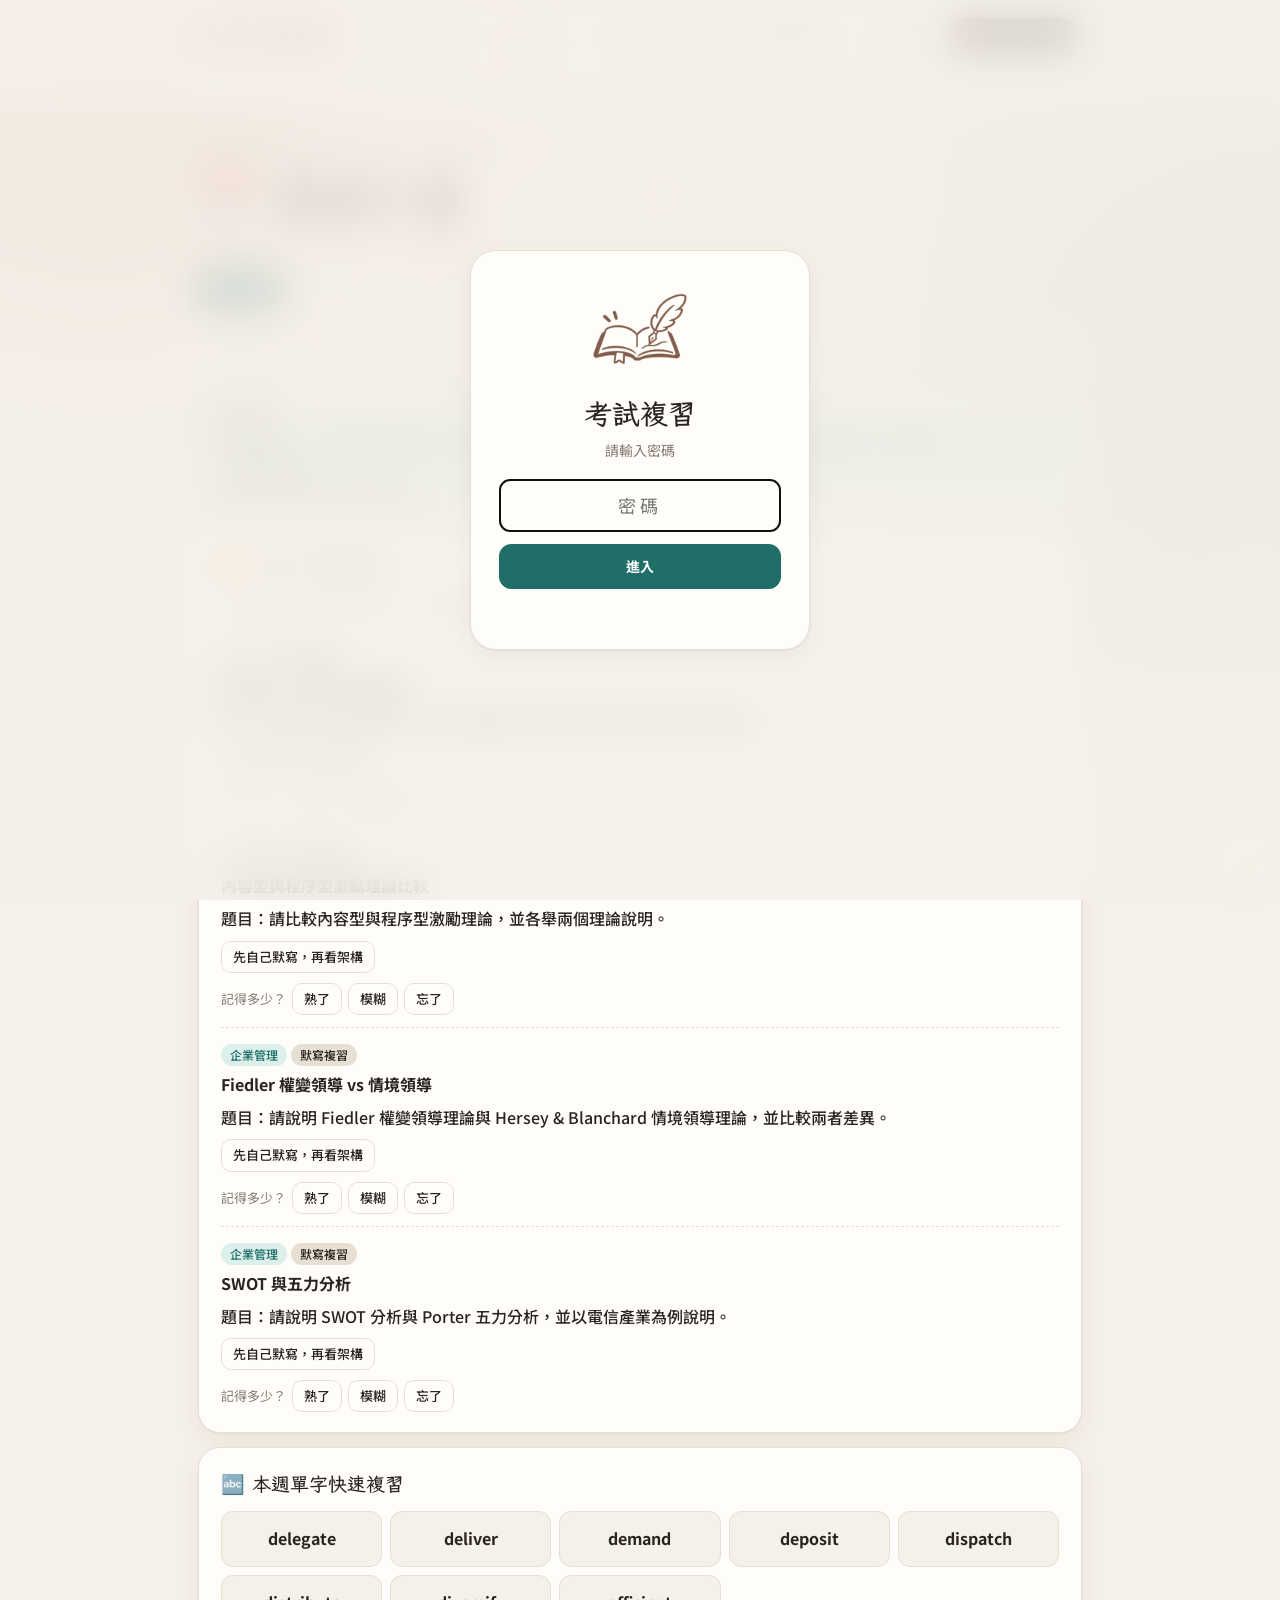
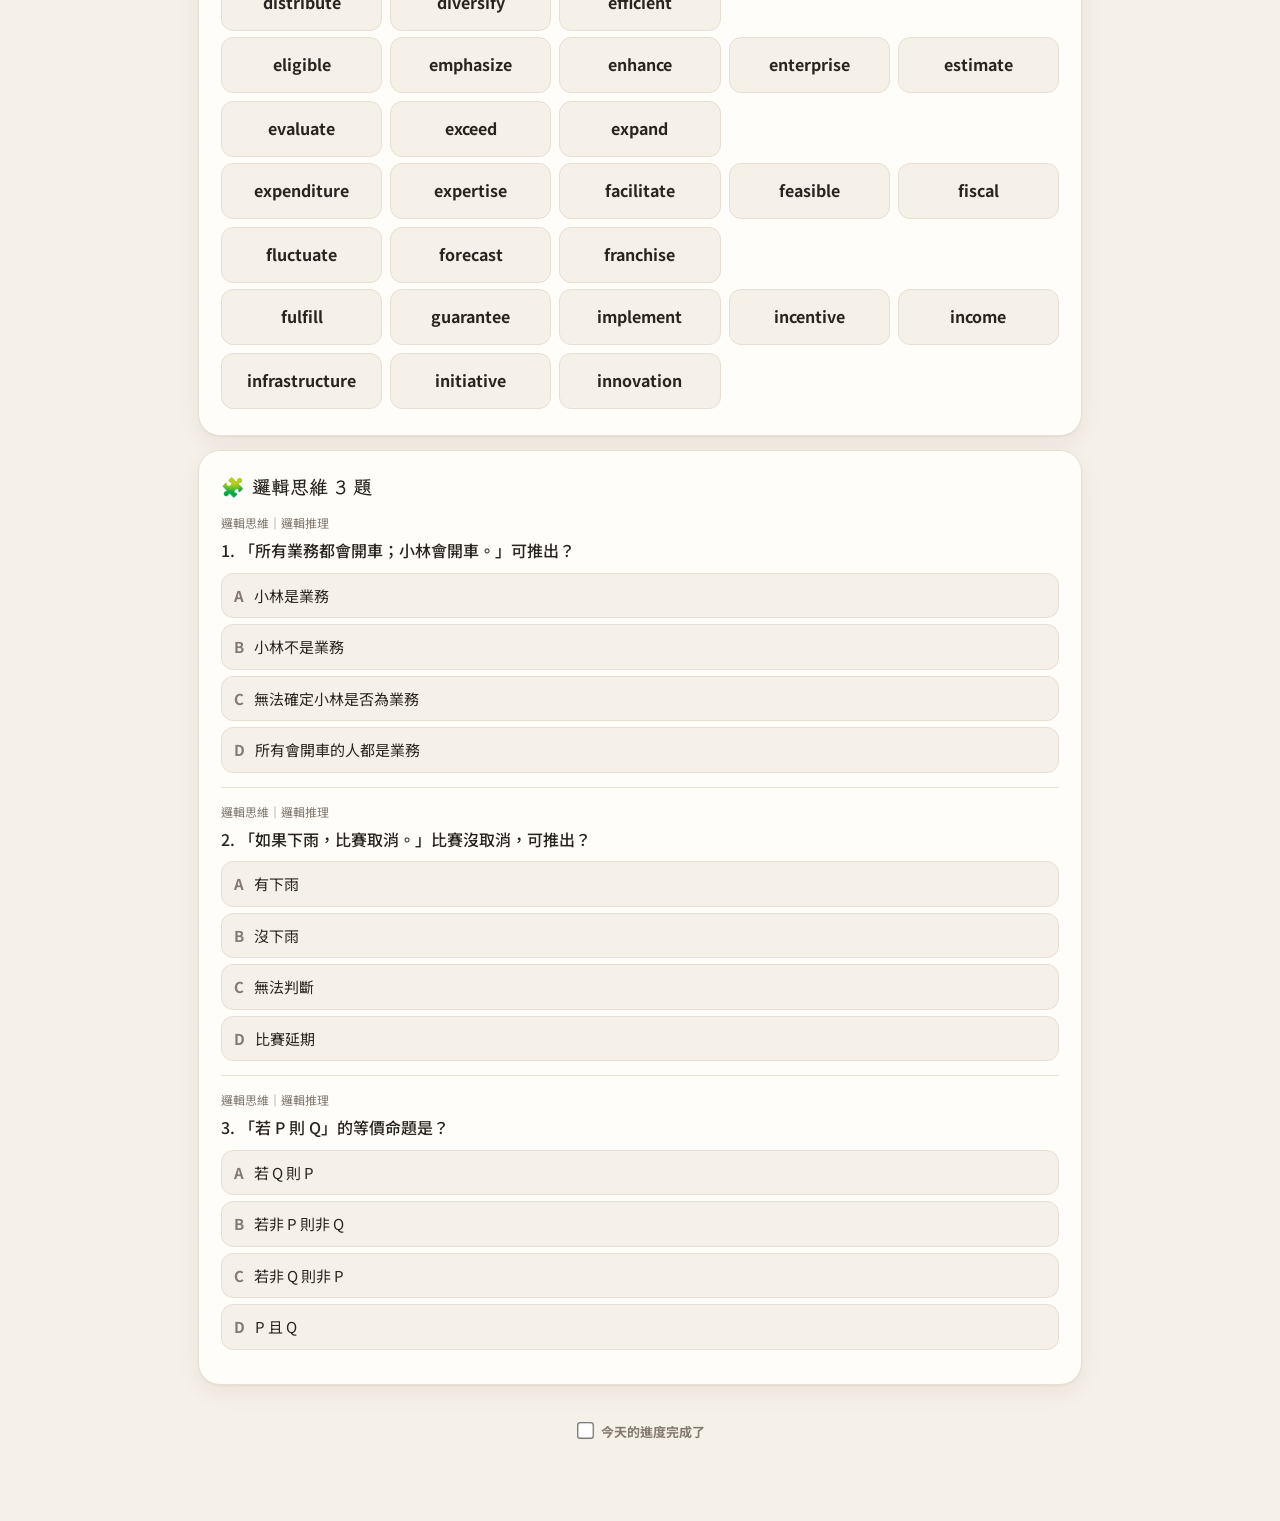
==== commit 608fdb82: "Add files via upload" ====
--- a/cht.html
+++ b/cht.html
@@ -1,1031 +1,14 @@
-<!DOCTYPE html><html lang="zh-Hant"><head><meta charset="utf-8"><meta name="viewport" content="width=device-width,initial-scale=1"><title>中華電信企管類複習系統</title><link rel="preconnect" href="https://fonts.googleapis.com"><link href="https://fonts.googleapis.com/css2?family=Noto+Sans+TC:wght@400;500;700&display=swap" rel="stylesheet"><style>
-:root{--bg:#f6f7f5;--card:#fff;--ink:#1d2421;--muted:#6b746f;--line:#e3e6e2;--acc:#0f766e;--acc2:#ccebe6;--red:#fde2e1;--redt:#b42318;--green:#dcf2e3;--greent:#1f7a3f;--yel:#fdf1cf;--yelt:#8a5a00;--org:#fde8d4;--orgt:#a2470c}
-@media (prefers-color-scheme:dark){:root{--bg:#141816;--card:#1d2220;--ink:#e8ece9;--muted:#9aa49f;--line:#2e3532;--acc:#5ec4b6;--acc2:#1f3b37;--red:#4a2321;--redt:#ffb4ab;--green:#1f3a29;--greent:#9fe0b4;--yel:#3d331a;--yelt:#f2d27a;--org:#43301f;--orgt:#ffc28f}}
-*{box-sizing:border-box}body{margin:0;background:var(--bg);color:var(--ink);font:16px/1.65 "Noto Sans TC",system-ui,sans-serif}
-header{position:sticky;top:0;z-index:5;background:var(--card);border-bottom:1px solid var(--line)}
-.top{max-width:860px;margin:auto;padding:12px 16px 4px;display:flex;justify-content:space-between;align-items:baseline;gap:8px;flex-wrap:wrap}
-.top h1{font-size:18px;margin:0}#count{color:var(--acc);font-weight:700;font-size:14px}
-nav{max-width:860px;margin:auto;display:flex;gap:4px;overflow-x:auto;padding:4px 12px 8px}
-nav a{white-space:nowrap;text-decoration:none;color:var(--muted);padding:6px 12px;border-radius:999px;font-size:14px}
-nav a.on{background:var(--acc2);color:var(--acc);font-weight:700}
-.badge{background:var(--redt);color:#fff;border-radius:999px;font-size:11px;padding:0 6px}.badge:empty{display:none}
-main{max-width:860px;margin:auto;padding:16px}
-.card{background:var(--card);border:1px solid var(--line);border-radius:14px;padding:16px 18px;margin-bottom:14px}
-.card h2{font-size:17px;margin:0 0 10px}.card h3{font-size:16px;margin:6px 0}h3.sub{margin-top:18px}
-ul{padding-left:20px;margin:6px 0}li{margin:3px 0}
-.muted{color:var(--muted)}.small{font-size:13px}
-.tag{display:inline-block;font-size:12px;padding:1px 8px;border-radius:999px;background:var(--line);margin-right:4px}
-.tag.teal{background:var(--acc2);color:var(--acc)}.tag.orange{background:var(--org);color:var(--orgt)}
-.tag.red{background:var(--red);color:var(--redt)}.tag.green{background:var(--green);color:var(--greent)}.tag.yellow{background:var(--yel);color:var(--yelt)}
-.btn{font:inherit;font-size:14px;border:1px solid var(--line);background:var(--card);color:var(--ink);border-radius:10px;padding:7px 14px;cursor:pointer}
-.btn:hover{border-color:var(--acc)}.btn.sm{font-size:13px;padding:4px 10px}.btn.on{background:var(--acc);color:#fff;border-color:var(--acc)}.btn:disabled{opacity:.4}
-.daybar{display:flex;align-items:center;justify-content:space-between;gap:8px;margin-bottom:12px}
-.dayinfo{text-align:center;font-size:14px}.dayinfo input{font:inherit;font-size:16px;font-weight:700;border:none;background:none;color:var(--ink);text-align:center}
-.notice{background:var(--yel);color:var(--yelt);border-radius:10px;padding:8px 12px;margin-bottom:12px;font-size:14px}
-.summary{background:var(--acc2);border-radius:12px;padding:10px 14px;margin-bottom:14px;font-size:14px}
-.essay{border-top:1px dashed var(--line);padding-top:10px;margin-top:10px}.essay:first-of-type{border-top:none;margin-top:0;padding-top:0}
-.card>.essay:first-child{border:none;padding:0;margin:0}
-.eq{font-weight:500;margin:4px 0 8px}.ans{background:var(--bg);border-radius:10px;padding:10px 14px;margin-top:8px}
-.ans ul{list-style:none;padding:0}.ans li{padding:3px 0;border-bottom:1px solid var(--line)}.ans li:last-child{border:none}
-.tip{color:var(--acc);font-weight:700;margin:8px 0 0}
-.rate{margin-top:10px;font-size:13px;color:var(--muted)}.rate .btn{margin-left:4px}
-.timer{display:flex;align-items:center;gap:10px;margin:6px 0}.tval{font-size:24px;font-weight:700;font-variant-numeric:tabular-nums;color:var(--acc)}
-.q{border-top:1px solid var(--line);padding:12px 0}.q:first-child{border:none;padding-top:0}
-.qsrc{font-size:12px;color:var(--muted)}.qt{font-weight:500;margin:4px 0 8px}
-.opts{display:grid;gap:6px}.opt{text-align:left;font:inherit;font-size:15px;border:1px solid var(--line);background:var(--bg);color:var(--ink);border-radius:10px;padding:8px 12px;cursor:pointer}
-.opt:hover{border-color:var(--acc)}.opt.right{background:var(--green);color:var(--greent);border-color:var(--greent)}.opt.bad{background:var(--red);color:var(--redt);border-color:var(--redt)}
-.exp{margin-top:8px;font-size:14px;background:var(--bg);border-radius:8px;padding:8px 12px}
-.vocab{display:grid;grid-template-columns:repeat(auto-fill,minmax(150px,1fr));gap:8px;margin-bottom:6px}
-.vc{font:inherit;border:1px solid var(--line);background:var(--bg);color:var(--ink);border-radius:10px;padding:12px 8px;cursor:pointer;min-height:56px}
-.vc .zh{display:none;color:var(--acc)}.vc.show .en{display:none}.vc.show .zh{display:inline}.vc .en{font-weight:700}
-.toolbar{display:flex;gap:8px;align-items:center;flex-wrap:wrap;margin-bottom:12px}
-select,input[type=text],#vsearch,textarea{font:inherit;font-size:15px;border:1px solid var(--line);border-radius:10px;padding:7px 10px;background:var(--card);color:var(--ink);max-width:100%}
-#vsearch{width:100%;margin-bottom:10px}textarea{width:100%;font-size:12px}
-.vt{width:100%;border-collapse:collapse}.vt td{padding:6px 4px;border-bottom:1px solid var(--line)}.vt td:first-child{font-weight:700;width:45%}
-.stats{display:grid;grid-template-columns:repeat(auto-fill,minmax(110px,1fr));gap:10px}.stats div{background:var(--bg);border-radius:10px;padding:10px;text-align:center}
-.stats b{display:block;font-size:24px;color:var(--acc)}.stats span{font-size:12px;color:var(--muted)}
-.donebar{text-align:center;padding:14px;font-weight:700}.donebar input{transform:scale(1.3);margin-right:6px}
-.notes h3{margin-top:0}a{color:var(--acc)}
-.back{font-size:13px;text-decoration:none;color:var(--acc);border:1px solid var(--acc);border-radius:999px;padding:2px 10px}
-.grid{display:grid;grid-template-columns:repeat(auto-fill,minmax(260px,1fr));gap:14px}
-.card.teal{border-top:4px solid var(--acc)}.card.purple{border-top:4px solid #8b5cf6}
-.mini{display:flex;gap:12px;flex-wrap:wrap;font-size:13px;color:var(--muted)}.mini b{color:var(--ink);font-size:16px}
-.go{display:inline-block;margin-top:6px;background:var(--acc);color:#fff;text-decoration:none;border-radius:10px;padding:8px 14px;font-weight:700}
-.row{display:flex;gap:8px;align-items:center;flex-wrap:wrap;margin-top:8px}
-nav a{cursor:pointer}</style></head><body>
-<header><div class="top"><h1>中華電信 業務類（企管）複習系統</h1><span><a id="portal" class="back" hidden>← 入口網頁</a> <span id="count"></span></span></div><nav id="nav"></nav></header>
-<main id="main"></main><script>const PORTAL_URL = 'index.html';
-// ===== 共用練習紀錄（入口網站與各系統共用同一份，存在這個網域的瀏覽器裡）=====
-const EXAMS = { cht: "中華電信 業務類（企管）" };   // 新增考試時在這裡加名稱
-const LOGKEY = "examhub_log";
-const Log = {
-  all() { try { return JSON.parse(localStorage.getItem(LOGKEY) || "[]"); } catch (e) { return []; } },
-  add(entry) {
-    try { const a = Log.all(); a.push(Object.assign({ t: Date.now() }, entry));
-      if (a.length > 8000) a.splice(0, a.length - 8000);
-      localStorage.setItem(LOGKEY, JSON.stringify(a)); } catch (e) {}
-  },
-  replace(arr) { try { localStorage.setItem(LOGKEY, JSON.stringify(arr || [])); } catch (e) {} }
-};
-const _d = t => new Date(t + 8 * 3600e3).toISOString().slice(0, 10);
-const _tm = t => new Date(t + 8 * 3600e3).toISOString().slice(11, 16);
-const _esc = s => String(s == null ? "" : s).replace(/[&<>"]/g, c => ({"&":"&amp;","<":"&lt;",">":"&gt;",'"':"&quot;"}[c]));
-
-// 統計：連續天數、總題數、正確率
-function logStats(exam) {
-  const L = Log.all().filter(x => !exam || x.ex === exam);
-  const q = L.filter(x => x.ty === "q"), ok = q.filter(x => x.ok).length;
-  const days = [...new Set(L.map(x => _d(x.t)))].sort();
-  let streak = 0, cur = _d(Date.now());
-  const set = new Set(days);
-  if (!set.has(cur)) cur = _d(Date.now() - 864e5);
-  while (set.has(cur)) { streak++; cur = _d(Date.parse(cur + "T12:00:00+08:00") - 864e5); }
-  return { total: q.length, ok, rate: q.length ? Math.round(ok / q.length * 100) : 0, days: days.length, last: days[days.length - 1] || null,
-    essays: L.filter(x => x.ty === "e").length, streak };
-}
-
-// 畫出紀錄頁：opts.exam 限定某考試；opts.onRedo(keys) 提供重做按鈕
-function renderHistory(root, opts = {}) {
-  const st = renderHistory.st || (renderHistory.st = { ex: opts.exam || "", only: "all", day: null });
-  if (opts.exam) st.ex = opts.exam;
-  const L = Log.all().filter(x => !st.ex || x.ex === st.ex);
-  const byDay = {};
-  L.forEach(x => (byDay[_d(x.t)] = byDay[_d(x.t)] || []).push(x));
-  const days = Object.keys(byDay).sort().reverse();
-  if (!st.day || !byDay[st.day]) st.day = days[0] || null;
-  const s = logStats(st.ex);
-  let h = `<div class="hstats"><div><b>${s.days}</b><span>練習天數</span></div><div><b>${s.streak}</b><span>連續天數</span></div>
-    <div><b>${s.total}</b><span>累計作答</span></div><div><b>${s.rate}%</b><span>整體正確率</span></div><div><b>${s.essays}</b><span>申論自評次數</span></div></div>`;
-  h += `<div class="htool">${opts.exam ? "" : `<select id="hex"><option value="">全部考試</option>${Object.entries(EXAMS).map(([k, v]) => `<option value="${k}" ${st.ex === k ? "selected" : ""}>${_esc(v)}</option>`).join("")}</select>`}
-    <select id="honly"><option value="all">全部紀錄</option><option value="bad" ${st.only === "bad" ? "selected" : ""}>只看答錯</option><option value="e" ${st.only === "e" ? "selected" : ""}>只看申論</option></select></div>`;
-  if (!days.length) return root.innerHTML = h + `<p class="hmuted">還沒有練習紀錄。做題或在申論按「熟了／模糊／忘了」之後，就會記在這裡。</p>`;
-  // 日曆列
-  h += `<div class="hdays">${days.map(d => { const q = byDay[d].filter(x => x.ty === "q"), ok = q.filter(x => x.ok).length;
-    return `<button class="hday ${d === st.day ? "on" : ""}" data-d="${d}"><b>${d.slice(5).replace("-", "/")}</b><span>${q.length} 題${q.length ? "・" + Math.round(ok / q.length * 100) + "%" : ""}</span></button>`; }).join("")}</div>`;
-  let items = byDay[st.day].slice().reverse();
-  if (st.only === "bad") items = items.filter(x => x.ty === "q" && !x.ok);
-  if (st.only === "e") items = items.filter(x => x.ty === "e");
-  const q = byDay[st.day].filter(x => x.ty === "q");
-  const badKeys = [...new Set(q.filter(x => !x.ok).map(x => x.k))];
-  h += `<div class="hhead"><b>${st.day}</b>　作答 ${q.length} 題，答對 ${q.filter(x => x.ok).length} 題
-    ${opts.onRedo && badKeys.length ? `<button class="hbtn" id="hredo">重做這天答錯的 ${badKeys.length} 題</button>` : ""}</div>`;
-  h += `<div class="hlist">${items.map(x => {
-    const ex = !opts.exam && EXAMS[x.ex] ? `<span class="htag">${_esc(EXAMS[x.ex])}</span>` : "";
-    if (x.ty === "q") return `<div class="hitem ${x.ok ? "ok" : "bad"}"><div class="hmeta">${_tm(x.t)} ${ex}<span class="htag">${_esc(x.src)}</span>${x.ok ? "✅" : "❌"}</div>
-      <div>${_esc(x.q)}</div><div class="hans">你的答案：${_esc(x.a)}${x.ok ? "" : `　｜　正解：${_esc(x.c)}`}</div></div>`;
-    if (x.ty === "e") return `<div class="hitem"><div class="hmeta">${_tm(x.t)} ${ex}<span class="htag">申論</span></div>${_esc(x.title)}　→　<b>${["忘了", "模糊", "熟了"][x.r]}</b></div>`;
-    if (x.ty === "d") return `<div class="hitem"><div class="hmeta">${_tm(x.t)} ${ex}</div>✔ 完成 ${_esc(x.d)} 的進度</div>`;
-    return "";
-  }).join("") || `<p class="hmuted">這個篩選條件下沒有紀錄。</p>`}</div>`;
-  root.innerHTML = h;
-  root.querySelectorAll(".hday").forEach(b => b.onclick = () => { st.day = b.dataset.d; renderHistory(root, opts); });
-  const hx = root.querySelector("#hex"); if (hx) hx.onchange = e => { st.ex = e.target.value; st.day = null; renderHistory(root, opts); };
-  root.querySelector("#honly").onchange = e => { st.only = e.target.value; renderHistory(root, opts); };
-  const rd = root.querySelector("#hredo"); if (rd) rd.onclick = () => opts.onRedo(badKeys);
-}
-const HISTORY_CSS = `
-.hstats{display:grid;grid-template-columns:repeat(auto-fill,minmax(110px,1fr));gap:10px;margin-bottom:14px}
-.hstats div{background:var(--bg);border:1px solid var(--line);border-radius:12px;padding:10px;text-align:center}
-.hstats b{display:block;font-size:22px;color:var(--acc)}.hstats span{font-size:12px;color:var(--muted)}
-.htool{display:flex;gap:8px;flex-wrap:wrap;margin-bottom:10px}
-.htool select{font:inherit;font-size:14px;border:1px solid var(--line);border-radius:10px;padding:6px 10px;background:var(--card);color:var(--ink)}
-.hdays{display:flex;gap:6px;overflow-x:auto;padding-bottom:8px;margin-bottom:10px}
-.hday{flex:none;font:inherit;border:1px solid var(--line);background:var(--card);color:var(--ink);border-radius:10px;padding:6px 10px;cursor:pointer;text-align:center}
-.hday b{display:block;font-size:14px}.hday span{font-size:11px;color:var(--muted)}.hday.on{border-color:var(--acc);background:var(--acc2)}
-.hhead{margin:6px 0 10px;font-size:14px;display:flex;gap:10px;align-items:center;flex-wrap:wrap}
-.hbtn{font:inherit;font-size:13px;border:1px solid var(--acc);background:var(--acc);color:#fff;border-radius:10px;padding:4px 10px;cursor:pointer}
-.hitem{border:1px solid var(--line);border-left:4px solid var(--line);border-radius:10px;padding:8px 12px;margin-bottom:8px;background:var(--card);font-size:14px}
-.hitem.ok{border-left-color:var(--greent)}.hitem.bad{border-left-color:var(--redt)}
-.hmeta{font-size:12px;color:var(--muted);margin-bottom:2px}.htag{display:inline-block;background:var(--line);border-radius:999px;padding:0 8px;margin:0 4px;font-size:11px}
-.hans{font-size:13px;color:var(--muted);margin-top:2px}.hmuted{color:var(--muted)}`;
-
-// 申論題庫：每題 = 題目 + 作答架構 + 記憶口訣
-const ESSAYS = [
-{id:"E01",s:"企管",t:"有效控制系統的特質",q:"有效的控制系統應具備哪些特質？請說明其內涵。",
-a:["【定義】控制是監督各項活動，確保依計畫完成並矯正重大偏差的過程（衡量實績→與標準比較→採取矯正行動）。",
-"1. 正確性（Accuracy）：提供可靠資訊，否則會做出錯誤決策。",
-"2. 及時性（Timeliness）：在問題擴大前提醒管理者，資訊延遲即失去價值。",
-"3. 經濟性（Economy）：控制效益須大於成本，只控制必要之處。",
-"4. 彈性（Flexibility）：能隨環境變化調整，掌握威脅與機會。",
-"5. 可理解性（Understandability）：使用者看得懂，不懂就無法執行。",
-"6. 合理標準（Reasonable criteria）：標準具挑戰但可達成，過高會打擊士氣或誘發舞弊。",
-"7. 策略性配置（Strategic placement）：控制放在關鍵績效領域與易出錯的關鍵點。",
-"8. 強調例外（Emphasis on exceptions）：只對超出容許範圍的偏差採取行動（例外管理）。",
-"9. 多重標準（Multiple criteria）：多個指標衡量，避免只看單一數字。",
-"10. 矯正行動（Corrective action）：不只指出問題，還要提出解決方式。",
-"【結論】以電信業為例：門市業績用多重指標（新申辦、續約率、客訴率）並即時回報，才能兼顧正確、及時與經濟。"],
-tip:"口訣：「正及經彈理，合策例多矯」"},
-{id:"E02",s:"行銷",t:"服務的四大特性與因應策略",q:"服務有別於實體產品，請說明服務的四大特性與其行銷管理上的因應。",
-a:["【定義】服務是一方提供給另一方、本質上無形且不產生所有權移轉的活動或利益。",
-"1. 無形性（Intangibility）：購買前無法看、摸、試用。→ 有形化：實體環境、制服、證照、口碑與保證（如電信門市裝潢、服務承諾）。",
-"2. 不可分割性（Inseparability）：生產與消費同時發生，顧客參與其中。→ 訓練第一線人員、教育顧客、增設多據點或線上自助服務。",
-"3. 異質性／易變性（Variability）：品質因人、時、地而異。→ 服務標準化（SOP）、人員甄選訓練、監控顧客滿意度。",
-"4. 易逝性／不可儲存性（Perishability）：服務無法庫存，需求波動時易閒置或供不應求。→ 需求面：差別定價、預約、離峰優惠；供給面：兼職人力、顧客自助、尖峰效率作業。",
-"【延伸】因此服務行銷在 4P 外加入人員（People）、實體環境（Physical evidence）、流程（Process）成為 7P。",
-"【結論】以中華電信為例：用 App 自助服務降低不可分割性限制，以標準話術與訓練降低異質性。"],
-tip:"口訣：「無形、不可分、異質、易逝」→ 對策「有形化、訓練、標準化、調節供需」"},
-{id:"E03",s:"企管",t:"內容型與程序型激勵理論比較",q:"請比較內容型與程序型激勵理論，並各舉兩個理論說明。",
-a:["【定義】激勵是激發、引導並維持個人努力以達成目標的過程。",
-"一、內容型（探討「什麼」激勵人）：",
-"1. Maslow 需求層級：生理→安全→社會→尊重→自我實現；低層次滿足後才追求高層次。",
-"2. Herzberg 雙因子：保健因子（薪資、政策、工作環境）只能消除不滿；激勵因子（成就、肯定、責任、成長）才能帶來滿足。",
-"3. McClelland 三需求：成就、權力、親和需求。",
-"4. Alderfer ERG：生存、關係、成長；可同時存在，有挫折退化現象。",
-"二、程序型（探討「如何」被激勵）：",
-"1. Vroom 期望理論：激勵力 = 期望（努力→績效）× 工具性（績效→獎酬）× 價值（獎酬吸引力）。",
-"2. Adams 公平理論：比較自己與參考對象的投入產出比，不公平時會調整投入或改變參考對象。",
-"3. Locke 目標設定理論：具體、困難但被接受的目標並給予回饋，可提高績效。",
-"4. 增強理論（Skinner）：行為受結果影響，正增強、負增強、懲罰、消弱。",
-"【比較】內容型重視需求本身，程序型重視認知與決策過程；實務上宜併用。",
-"【結論】業務單位可用明確業績目標（目標設定）＋公平透明的獎金制度（公平、期望理論）。"],
-tip:"內容型：馬赫麥E；程序型：期公目增"},
-{id:"E04",s:"企管",t:"Fiedler 權變領導 vs 情境領導",q:"請說明 Fiedler 權變領導理論與 Hersey & Blanchard 情境領導理論，並比較兩者差異。",
-a:["一、Fiedler 權變模式：",
-"1. 以 LPC（最不喜歡同事）問卷判定領導風格：高 LPC 關係導向、低 LPC 任務導向，風格固定不易改變。",
-"2. 情境有利程度三要素：領導者－成員關係、任務結構、職位權力。",
-"3. 結論：情境非常有利或非常不利時，任務導向較佳；中度有利時，關係導向較佳。",
-"4. 意涵：改變情境或更換領導者以求配適。",
-"二、Hersey & Blanchard 情境領導：",
-"1. 依部屬成熟度（能力＋意願）R1～R4 調整風格。",
-"2. 四種風格：告知（高任務低關係）→ 推銷（高任務高關係）→ 參與（低任務高關係）→ 授權（低任務低關係）。",
-"三、比較：",
-"1. 情境變數：Fiedler 看整體情境；H&B 只看部屬成熟度。",
-"2. 風格可否改變：Fiedler 認為固定；H&B 認為領導者應彈性調整。",
-"3. 因應方式：Fiedler 改變情境；H&B 改變領導行為。"],
-tip:"Fiedler：LPC＋關係/任務/權力，兩極用任務；H&B：告推參授對 R1-R4"},
-{id:"E05",s:"企管",t:"SWOT 與五力分析",q:"請說明 SWOT 分析與 Porter 五力分析，並以電信產業為例說明。",
-a:["一、SWOT 分析：",
-"1. 內部：優勢 S、劣勢 W；外部：機會 O、威脅 T。",
-"2. 策略配對（TOWS）：SO 增長型、WO 扭轉型、ST 多元化型、WT 防禦型。",
-"二、Porter 五力分析（產業吸引力）：",
-"1. 現有競爭者的競爭強度。2. 潛在進入者威脅。3. 替代品威脅。4. 購買者議價力。5. 供應商議價力。",
-"三、電信業舉例：",
-"S：固網與海纜基礎建設完整、品牌信任度高；W：組織龐大、決策速度較慢。",
-"O：5G/Pre-6G、AI 資料中心、企業數位轉型需求；T：同業價格戰、OTT 通訊軟體替代傳統通話。",
-"五力：現有競爭激烈（三大電信）；進入障礙高（頻譜、資本）；替代品威脅高（LINE、OTT）；消費者轉換成本低（攜碼）→ 議價力高；設備供應商集中→ 議價力中高。",
-"【結論】電信業應以差異化服務（企業 ICT 解決方案）避開價格戰。"],
-tip:"SWOT 內SW外OT；五力：現潛替買供"},
-{id:"E06",s:"企管",t:"BCG 矩陣",q:"請說明 BCG 成長占有率矩陣的四個象限及其策略意涵。",
-a:["【定義】波士頓顧問公司提出，以「市場成長率」（縱軸）與「相對市場占有率」（橫軸）評估事業單位組合。",
-"1. 明星（Star）：高成長、高占有。需大量資金維持成長 → 建立／持有策略。",
-"2. 金牛（Cash Cow）：低成長、高占有。現金流量大 → 持有、收割，資金支援明星與問題事業。",
-"3. 問題兒童（Question Mark）：高成長、低占有。前景不確定 → 選擇性投資（建立）或撤資。",
-"4. 狗（Dog）：低成長、低占有。→ 收割或撤資。",
-"【理想循環】金牛的現金投入問題兒童使其成為明星，明星成熟後成為金牛。",
-"【限制】只用兩個指標過於簡化；高占有不一定等於高獲利；忽略事業間綜效。",
-"【舉例】行動語音像金牛，雲端與 AI 資料中心像明星或問題兒童。"],
-tip:"明星金牛問題狗；縱成長、橫占有"},
-{id:"E07",s:"行銷",t:"STP 流程與定位策略",q:"請說明 STP 的意義與步驟，並說明常見的定位策略。",
-a:["【定義】STP = 市場區隔（Segmentation）→ 選擇目標市場（Targeting）→ 市場定位（Positioning）。",
-"一、市場區隔變數：地理、人口統計（年齡、所得）、心理（生活型態、人格）、行為（使用率、利益、忠誠度）；組織市場另有產業、規模、採購方式。",
-"有效區隔條件：可衡量、可接近、足量（規模夠大）、可區別、可行動。",
-"二、目標市場選擇策略：無差異行銷、差異化行銷、集中行銷（利基）、個人化／微行銷。",
-"三、定位：在目標顧客心中建立獨特、有價值的位置。",
-"定位方式：依屬性、利益、使用情境、使用者、競爭者、品質／價格、產品類別。",
-"定位錯誤：定位不足、過度定位、混淆定位、可疑定位。",
-"【舉例】中華電信企業客戶：以中大型企業為目標，定位為「穩定可靠的數位轉型夥伴」。"],
-tip:"區隔四變數：地人心行；有效區隔：衡接足別行"},
-{id:"E08",s:"行銷",t:"產品生命週期各階段行銷策略",q:"請說明產品生命週期（PLC）各階段的特徵與行銷策略。",
-a:["1. 導入期：銷售低、成本高、多為虧損，顧客為創新者。→ 目標建立知名度與試用；產品基本型；吸脂或滲透定價；選擇性通路；大量廣告與促銷試用。",
-"2. 成長期：銷售快速上升、開始獲利，競爭者加入。→ 擴大市占；增加功能與服務；價格維持或略降；密集通路；廣告轉向品牌偏好。",
-"3. 成熟期：銷售成長趨緩、競爭最激烈、利潤由高峰下降。→ 防守市占、追求最大利潤；調整市場（找新用途、新客群）、調整產品（改良品質功能）、調整行銷組合；價格競爭；強化促銷鼓勵品牌轉換。",
-"4. 衰退期：銷售與利潤下滑。→ 降低支出、收割或撤退；淘汰弱勢品項；降價；選擇性通路；推廣降到最低。",
-"【舉例】市話處於衰退期 → 收割；5G 方案處於成長期 → 擴大覆蓋與方案組合。"],
-tip:"導入求知名、成長搶市占、成熟守利潤、衰退收割退"},
-{id:"E09",s:"行銷",t:"品牌權益",q:"何謂品牌權益？請說明其構成要素與建立方式。",
-a:["【定義】品牌權益是品牌名稱帶給產品的附加價值，使顧客對有品牌的產品產生不同反應。",
-"一、Aaker 品牌權益五要素：",
-"1. 品牌知名度（Awareness）：辨識與回憶程度。",
-"2. 知覺品質（Perceived quality）。",
-"3. 品牌聯想（Associations）：顧客心中與品牌相連的形象。",
-"4. 品牌忠誠度（Loyalty）：品牌權益的核心。",
-"5. 其他專屬資產：商標、專利、通路關係。",
-"二、Keller 以顧客為基礎的品牌權益（CBBE）金字塔：品牌識別 → 品牌意義（績效、形象）→ 品牌回應（判斷、感受）→ 品牌共鳴。",
-"三、建立方式：選擇品牌元素（名稱、標誌、口號）、整合行銷溝通、品牌延伸與聯名、維持一致的服務品質。",
-"【結論】品牌權益高可帶來溢價、降低行銷成本與提升議價力。"],
-tip:"Aaker：知、質、聯、忠、資"},
-{id:"E10",s:"行銷",t:"組織購買行為與購買中心",q:"組織市場與消費者市場有何不同？請說明購買中心的角色。",
-a:["一、組織市場特性：購買者較少但量大、地理集中、衍生需求、需求缺乏彈性且波動大、專業採購、多人參與決策、重視長期關係、直接採購。",
-"二、購買情境：直接重購、修正重購、新購。",
-"三、購買中心（Buying center）角色：",
-"1. 發起者（Initiator）：提出需求。",
-"2. 使用者（User）：實際使用產品。",
-"3. 影響者（Influencer）：提供規格與評估意見，如技術人員。",
-"4. 決策者（Decider）：決定供應商。",
-"5. 批准者（Approver）：授權決策。",
-"6. 採購者（Buyer）：執行採購、議價。",
-"7. 守門者（Gatekeeper）：控制資訊流向，如秘書、採購助理。",
-"四、購買決策過程：認知問題→描述需求→產品規格→尋找供應商→徵求提案→選擇供應商→訂購→績效評估。",
-"【實務】中華電信企業客戶業務需找出決策者與影響者，針對 IT 主管談技術、對財務主管談成本效益。"],
-tip:"購買中心：發使影決批採守"},
-{id:"E11",s:"行銷",t:"CRM 與顧客終身價值",q:"請說明顧客關係管理（CRM）的意義與顧客終身價值的概念。",
-a:["【CRM 定義】透過蒐集、分析顧客資料，提供卓越的顧客價值與滿意度，以建立並維持有利可圖的長期顧客關係。",
-"一、CRM 類型：作業型（行銷、銷售、服務自動化）、分析型（資料倉儲、資料探勘）、協同型（多通路整合互動）。",
-"二、CRM 循環：顧客資料蒐集 → 分析與區隔 → 設計個人化行銷 → 執行與互動 → 評估回饋。",
-"三、顧客終身價值（CLV）：顧客在整個往來期間所帶來利潤的現值。",
-"意涵：留住舊客成本低於開發新客，應依 CLV 區分顧客並分配資源。",
-"四、關係層次：基本關係 → 完整夥伴關係；忠誠方案：財務利益、社交利益、結構性連結。",
-"【舉例】電信業以合約續約優惠、會員點數與家庭方案綁定提升 CLV、降低流失率。"],
-tip:"CRM 三型：作業、分析、協同"},
-{id:"E12",s:"企管",t:"目標管理（MBO）",q:"何謂目標管理？請說明其步驟與優缺點。",
-a:["【定義】Drucker 提出，由主管與部屬共同設定具體目標，定期檢討進度，並依目標達成程度給予獎酬的管理制度。",
-"一、四要素：目標具體、參與決策、明確期限、績效回饋。",
-"二、步驟：1. 設定組織整體目標與策略 → 2. 分配至各部門 → 3. 部門主管與上級共同設定部門目標 → 4. 與部屬共同設定個人目標 → 5. 擬定行動計畫 → 6. 執行並定期檢討 → 7. 依達成度給予獎酬。",
-"三、優點：目標明確提升績效；參與提高承諾與士氣；上下目標一致；作為績效評估依據。",
-"四、缺點：耗費時間；過度重視可量化的短期目標；環境變動大時目標易失效；部門本位主義。",
-"【結論】可與 OKR 或 KPI 搭配，兼顧挑戰性與彈性。"],
-tip:"MBO 四要素：具、參、期、回"},
-{id:"E13",s:"企管",t:"Lewin 變革模式與抗拒變革",q:"請說明 Lewin 的變革三步驟，以及組織成員抗拒變革的原因與管理方式。",
-a:["一、Lewin 三步驟：",
-"1. 解凍（Unfreezing）：打破現狀，增加推動力、降低阻力。",
-"2. 變革（Changing／Moving）：導入新行為、制度或技術。",
-"3. 再凍結（Refreezing）：以制度與獎酬鞏固新行為，避免回到原狀。",
-"二、抗拒原因：不確定性、擔心個人損失（地位、薪資）、認為變革不符組織利益、習慣與惰性。",
-"三、Kotter & Schlesinger 六種降低抗拒方法：",
-"1. 教育與溝通 2. 參與 3. 促進與支持 4. 協商 5. 操縱與吸收 6. 強制。",
-"【補充】Kotter 八步驟：建立急迫感、組成領導聯盟、建立願景、溝通願景、授權行動、創造短期成效、鞏固成果、制度化。"],
-tip:"解凍→變革→再凍結；降抗拒：教參支協操強"},
-{id:"E14",s:"企管",t:"全面品質管理（TQM）",q:"請說明全面品質管理（TQM）的意義與核心概念。",
-a:["【定義】全員參與、以顧客為導向、持續改善所有流程的品質管理哲學（Deming、Juran）。",
-"核心概念：",
-"1. 顧客導向：品質由顧客定義，含內部與外部顧客。",
-"2. 持續改善（Kaizen）：永不滿足現狀，PDCA 循環（Plan-Do-Check-Act）。",
-"3. 全員參與：從高階到基層，品管圈（QCC）與授權。",
-"4. 流程導向：改善工作流程而不只檢驗結果。",
-"5. 以事實為基礎的決策：統計工具（管制圖、柏拉圖、魚骨圖）。",
-"6. 團隊合作與供應商夥伴關係。",
-"【延伸】六標準差：DMAIC（定義、衡量、分析、改善、控制），目標每百萬次機會 3.4 個缺點。",
-"【結論】電信業可用於降低斷線率、客訴處理時間等服務品質指標。"],
-tip:"TQM：顧、持、全、流、事、團；PDCA"},
-{id:"E15",s:"行銷",t:"整合行銷溝通與推廣組合",q:"何謂整合行銷溝通（IMC）？請說明推廣組合的工具與特性。",
-a:["【IMC 定義】整合協調所有溝通管道，傳遞清楚、一致且具說服力的品牌訊息。",
-"推廣組合五大工具：",
-"1. 廣告：非人員、付費、觸及廣、可重複；成本高、單向。",
-"2. 銷售促進：短期誘因（折扣、贈品、試用）刺激購買；效果快但短暫，可能傷害品牌。",
-"3. 公共關係：建立良好形象（新聞稿、贊助、CSR）；可信度高、成本低，但不易控制。",
-"4. 人員銷售：面對面雙向溝通、可客製化、建立關係；成本最高，適合 B2B 與高價複雜產品。",
-"5. 直效與數位行銷：一對一、可衡量（Email、社群、App 推播）。",
-"推廣策略：推式策略（推廣導向通路商）vs 拉式策略（推廣導向最終消費者）。",
-"影響組合選擇：產品類型、PLC 階段、購買準備階段、推拉策略。",
-"【舉例】中華電信企業客戶以人員銷售為主，搭配研討會與案例行銷；消費者市場以廣告＋促銷為主。"],
-tip:"廣促公人直；推式對通路、拉式對消費者"},
-{id:"E16",s:"行銷",t:"行銷觀念的演進",q:"請說明行銷觀念的演進過程。",
-a:["1. 生產觀念：消費者偏好便宜易得的產品 → 提高生產與配銷效率。",
-"2. 產品觀念：消費者偏好品質最好的產品 → 不斷改良，易導致行銷近視病。",
-"3. 銷售觀念：不積極推銷消費者就不買 → 強力推銷，重視賣出而非滿足需求。",
-"4. 行銷觀念：了解目標市場需求，比競爭者更有效提供滿足 → 由外而內、顧客導向。",
-"5. 社會行銷觀念：兼顧消費者需求、企業利潤與社會長期福祉。",
-"6. 全方位行銷：關係行銷、整合行銷、內部行銷、績效（社會責任）行銷。",
-"【比較】銷售觀念：由內而外、以產品為中心、靠推銷獲利；行銷觀念：由外而內、以顧客為中心、靠顧客滿意獲利。"],
-tip:"生產→產品→銷售→行銷→社會→全方位"},
-{id:"E17",s:"企管",t:"群體決策技術",q:"請說明群體決策的優缺點與常見的群體決策技術。",
-a:["一、優點：資訊與觀點較完整、方案較多、提高接受度與合法性。",
-"缺點：耗時、少數人主導、從眾壓力、權責不清、群體思維（Groupthink）。",
-"二、群體決策技術：",
-"1. 腦力激盪法：鼓勵自由發想、不批評、重量不重質、可搭便車。",
-"2. 名目群體技術（NGT）：成員先獨立寫下想法，再逐一發表、討論、投票排序；避免從眾。",
-"3. 德爾菲法（Delphi）：專家匿名、多回合問卷回饋直到共識；不需面對面，耗時。",
-"4. 電子會議：匿名、即時、同步表達。",
-"5. 魔鬼代言人法、辯證法：刻意提出反對意見以避免群體思維。"],
-tip:"腦名德電魔"},
-{id:"E18",s:"行銷",t:"人員銷售流程",q:"請說明人員銷售的步驟。",
-a:["1. 開發與篩選潛在顧客（Prospecting & qualifying）：找出合格名單（需求、購買力、決策權）。",
-"2. 事前準備（Preapproach）：了解客戶公司、決策者、購買方式，設定拜訪目標。",
-"3. 接觸（Approach）：建立良好第一印象、開場。",
-"4. 展示與說明（Presentation）：以顧客需求為導向（AIDA、需求滿足法），說明效益而非只講功能。",
-"5. 處理異議（Handling objections）：傾聽、釐清、轉化為購買理由。",
-"6. 成交（Closing）：辨識購買訊號，提出成交要求。",
-"7. 追蹤與維繫（Follow-up）：確認交付與滿意度，建立長期關係、爭取續約與加購。",
-"【延伸】顧問式銷售：從推銷產品轉為協助客戶解決問題，適合企業 ICT 方案。"],
-tip:"開準接展異成追"},
-{id:"E19",s:"行銷",t:"服務品質缺口模式（PZB）",q:"請說明 PZB 服務品質缺口模式與 SERVQUAL 構面。",
-a:["一、五大缺口：",
-"缺口1：顧客期望 vs 管理者對顧客期望的認知（不了解顧客）。",
-"缺口2：管理者認知 vs 服務品質規格（標準設定不當）。",
-"缺口3：服務品質規格 vs 實際服務傳遞（員工未依標準執行）。",
-"缺口4：服務傳遞 vs 外部溝通（過度承諾）。",
-"缺口5：顧客期望的服務 vs 顧客知覺的服務（＝前四缺口的總和）。",
-"二、SERVQUAL 五構面：",
-"1. 有形性：設施、設備、人員外表。2. 可靠性：可靠且正確地履行承諾。3. 回應性：協助顧客並提供即時服務。4. 保證性：員工知識、禮貌與可信度。5. 同理心：個別關懷。",
-"【結論】可藉顧客調查、制定 SOP、員工訓練、避免廣告過度承諾來縮小缺口。"],
-tip:"SERVQUAL：有可回保同（RATER）"},
-{id:"E20",s:"行銷",t:"數位轉型與 AI 對電信業行銷的影響",q:"請說明數位轉型與 AI 對電信業行銷的影響。",
-a:["一、數位行銷特性：精準、即時、互動、可衡量。",
-"二、AI 的應用：",
-"1. 大數據分析與顧客分群：依使用行為預測流失（churn prediction）並主動挽留。",
-"2. 個人化推薦：依用量推薦合適資費、加值服務。",
-"3. 智慧客服：聊天機器人 24 小時回應，降低客服成本。",
-"4. 動態定價與行銷自動化。",
-"三、對電信業的影響：",
-"1. 由賣連線轉為賣解決方案（雲端、資安、IoT、AI 資料中心）。",
-"2. 全通路整合：門市、App、官網體驗一致（OMO）。",
-"3. 企業客戶需要顧問式銷售與產業解決方案。",
-"四、挑戰：個資保護與資安、組織人才轉型、數位落差。"],
-tip:"AI：分群、推薦、客服、自動化；挑戰：個資、人才、落差"},
-{id:"E21",s:"行銷",t:"新產品開發流程",q:"請說明新產品開發流程。",
-a:["1. 創意產生：內部（員工、研發）、外部（顧客、競爭者、通路）。",
-"2. 創意篩選：剔除不可行構想，避免「放棄錯誤」與「採用錯誤」。",
-"3. 概念發展與測試：將構想轉成具體產品概念，找目標顧客測試反應。",
-"4. 行銷策略發展：目標市場、定位、第一年 4P 與長期目標。",
-"5. 商業分析：估計銷售量、成本與利潤。",
-"6. 產品發展：做出原型。",
-"7. 試銷：小範圍市場測試。",
-"8. 商業化：決定上市時間、地點、目標與策略。",
-"【補充】新產品擴散：創新者 2.5% → 早期採用者 13.5% → 早期大眾 34% → 晚期大眾 34% → 落後者 16%。"],
-tip:"創篩概策商發試商"},
-{id:"E22",s:"行銷",t:"定價策略",q:"請說明新產品定價策略與常見的心理定價方法。",
-a:["一、定價考量：成本（下限）、顧客知覺價值（上限）、競爭者、公司目標、法規。",
-"二、定價方法：成本加成、損益兩平（目標利潤）、價值基礎、競爭基礎（追隨定價、競標）。",
-"三、新產品定價：",
-"1. 吸脂定價：高價上市，適合品質形象佳、需求缺乏彈性、競爭者不易進入。",
-"2. 滲透定價：低價快速取得市占，適合需求彈性大、規模經濟明顯。",
-"四、產品組合定價：產品線定價、選購品定價、專屬產品定價（印表機與墨水）、副產品、組合定價（綁約方案）。",
-"五、心理定價：尾數定價（999）、聲望定價、參考價格。",
-"六、其他：差別定價（時段、顧客、地點）、促銷定價、動態定價。",
-"【舉例】電信資費常用組合定價與差別定價（學生、家庭方案）。"],
-tip:"新品：吸脂 vs 滲透；心理：尾數、聲望、參考"},
-{id:"E23",s:"企管",t:"管理者的角色與技能",q:"請說明 Mintzberg 的管理者角色與 Katz 的管理技能。",
-a:["一、Mintzberg 十種角色：",
-"1. 人際角色：頭臉人物、領導者、聯絡人。",
-"2. 資訊角色：監督者、傳播者、發言人。",
-"3. 決策角色：企業家、危機處理者、資源分配者、協商者。",
-"二、Katz 三種技能：",
-"1. 技術性技能：執行特定工作的專業能力，基層最需要。",
-"2. 人際性技能：與他人合作、溝通、激勵的能力，各層級皆重要。",
-"3. 概念性技能：分析與判斷整體情勢的能力，高階最需要。",
-"三、管理功能：規劃、組織、領導、控制（POLC）。"],
-tip:"人際/資訊/決策；技術-人際-概念（由基層到高階）"},
-{id:"E24",s:"企管",t:"企業社會責任（CSR）",q:"何謂企業社會責任？請說明 Carroll 的 CSR 金字塔及兩種觀點。",
-a:["一、兩種觀點：",
-"1. 古典觀點（Friedman）：企業唯一責任是在合法前提下為股東創造最大利潤。",
-"2. 社會經濟觀點：企業應兼顧利害關係人與社會福祉。",
-"二、Carroll 金字塔（由下而上）：經濟責任 → 法律責任 → 倫理責任 → 慈善責任。",
-"三、相關概念：社會義務（法律最低要求）→ 社會回應（因應社會需求）→ 社會責任（追求長期社會利益）。",
-"四、ESG：環境（Environmental）、社會（Social）、公司治理（Governance）。",
-"【舉例】中華電信簽訂綠電長約、推動偏鄉數位培力即屬 CSR／ESG 實踐。"],
-tip:"Carroll：經法倫慈；ESG"},
-{id:"E25",s:"企管",t:"組織結構：機械式 vs 有機式",q:"請比較機械式組織與有機式組織，並說明影響組織設計的權變因素。",
-a:["一、組織設計六要素：工作專業化、部門化、指揮鏈、控制幅度、集權/分權、正式化。",
-"二、比較：",
-"機械式：高度專業化、部門分明、指揮鏈清楚、控制幅度窄、集權、高度正式化 → 適合穩定環境。",
-"有機式：跨功能團隊、跨層級溝通、資訊自由流通、控制幅度寬、分權、低度正式化 → 適合動態環境。",
-"三、權變因素：",
-"1. 策略：成本領導 → 機械式；創新差異化 → 有機式。",
-"2. 規模：大型組織較機械式。",
-"3. 技術（Woodward）：單位生產與連續生產 → 有機式；大量生產 → 機械式。",
-"4. 環境不確定性：越動態越有機式。"],
-tip:"權變：策略、規模、技術、環境"},
-{id:"E26",s:"企管",t:"Porter 一般性競爭策略",q:"請說明 Porter 的三種一般性競爭策略。",
-a:["1. 成本領導：成為產業內成本最低者，靠規模經濟、經驗曲線、效率作業。風險：技術變革、競爭者模仿。",
-"2. 差異化：提供顧客重視的獨特價值（品質、品牌、服務、技術），可訂較高價格。風險：差異不被顧客重視、溢價過高。",
-"3. 集中（焦點）：鎖定特定區隔，再分成本集中與差異化集中。風險：區隔過小、大廠進入。",
-"【卡在中間】未明確選擇任一策略者，易陷入低獲利。",
-"【舉例】中華電信以網路品質與企業服務差異化；部分小型電信或 MVNO 採低價集中策略。"],
-tip:"成本、差異、集中；避免卡在中間"},
-{id:"E27",s:"企管",t:"績效評估方法",q:"請說明常見的績效評估方法與評估誤差。",
-a:["一、評估方法：",
-"1. 書面評語法 2. 重要事件法 3. 圖表評等尺度法 4. 行為定錨評等法（BARS） 5. 目標管理法（MBO） 6. 多人比較法（排序、配對比較、強迫分配） 7. 360 度回饋。",
-"二、常見誤差：",
-"1. 月暈效果：以單一特質影響整體評價。2. 寬大／嚴苛誤差。3. 趨中誤差。4. 近因效應：只看最近表現。5. 相似誤差：偏好與自己相似者。6. 刻板印象。",
-"三、改善：多位評估者、評估者訓練、以行為與結果為標準、平時記錄重要事件。"],
-tip:"誤差：月寬趨近似刻"},
-{id:"E28",s:"行銷",t:"行銷組合 4P 與 4C",q:"請說明行銷組合 4P 與 4C 的內涵及對應關係。",
-a:["一、4P（McCarthy，賣方觀點）：產品 Product、價格 Price、通路 Place、推廣 Promotion。",
-"二、4C（Lauterborn，買方觀點）：",
-"1. 顧客解決方案／需求（Customer solution）↔ 產品。",
-"2. 顧客成本（Customer cost）↔ 價格：不只金錢，也包含時間、精力。",
-"3. 便利性（Convenience）↔ 通路。",
-"4. 溝通（Communication）↔ 推廣：雙向互動取代單向說服。",
-"三、服務業 7P：加上人員、實體環境、流程。",
-"【結論】行銷人應先從 4C 思考顧客價值，再以 4P 落實。"],
-tip:"4P 對 4C：產-解、價-本、通-便、推-溝"},
-{id:"E29",s:"行銷",t:"通路階層與通路衝突",q:"請說明行銷通路的功能、通路密度策略與通路衝突。",
-a:["一、通路功能：資訊、推廣、接觸、配合、協商、實體配送、融資、風險承擔。",
-"二、通路階層：零階（直銷）、一階（零售商）、二階（批發＋零售）、三階。",
-"三、通路密度：密集式（便利品）、選擇式（選購品）、獨家式（特殊品、高級品牌）。",
-"四、垂直行銷系統（VMS）：公司式、契約式（加盟）、管理式。",
-"五、通路衝突：水平衝突（同層級間）、垂直衝突（不同層級間）。",
-"處理方式：明確角色分工、共同目標、溝通協調、仲裁。",
-"【舉例】電信業有直營門市、加盟門市、網路門市，需避免價格不一引起的垂直衝突。"],
-tip:"密集-選擇-獨家；水平 vs 垂直衝突"},
-{id:"E30",s:"行銷",t:"消費者購買決策過程",q:"請說明消費者購買決策過程與購買行為類型。",
-a:["一、五階段：",
-"1. 問題認知：內外部刺激引發需求。",
-"2. 資訊蒐集：個人、商業、公共、經驗來源。",
-"3. 方案評估：依屬性與重要性形成態度。",
-"4. 購買決策：受他人態度與非預期情境因素影響。",
-"5. 購後行為：滿意或失調（購後失調），影響口碑與再購。",
-"二、Assael 四種購買行為（涉入程度 × 品牌差異）：",
-"高涉入＋差異大：複雜型購買；高涉入＋差異小：降低失調型；低涉入＋差異小：習慣型；低涉入＋差異大：尋求多樣化型。",
-"三、影響因素：文化、社會（參考群體、家庭、角色）、個人（年齡、職業、生活型態）、心理（動機、知覺、學習、信念）。"],
-tip:"問、資、評、購、後；影響：文社個心"},
-{id:"E31",s:"企管",t:"組織文化",q:"何謂組織文化？請說明其構面與功能。",
-a:["【定義】組織成員共享的價值觀、信念與行為規範，影響成員的行為方式。",
-"一、Schein 三層次：人造器物（可見的符號、儀式）→ 信奉的價值觀 → 基本假設。",
-"二、組織文化七構面：創新與冒險、注重細節、結果導向、人員導向、團隊導向、積極進取、穩定性。",
-"三、強勢文化 vs 弱勢文化：強勢文化價值觀被廣泛接受，對行為影響大。",
-"四、文化傳承：故事、儀式、實體象徵、語言。",
-"五、功能：建立認同、提升承諾、穩定社會系統、引導行為；負面：阻礙變革、阻礙多元、阻礙併購。"],
-tip:"Schein：器物、價值、假設"},
-{id:"E32",s:"企管",t:"權力來源",q:"請說明 French & Raven 的五種權力基礎。",
-a:["一、職位權力（正式權力）：",
-"1. 法定權：來自組織職位。",
-"2. 獎賞權：能給予獎勵。",
-"3. 強制權：能施以懲罰。",
-"二、個人權力：",
-"4. 專家權：來自專業知識與技能。",
-"5. 參考權：來自個人魅力、受人欣賞認同。",
-"（後續補充：資訊權）",
-"【結論】個人權力較能帶來成員承諾，強制權易引發抗拒。"],
-tip:"法賞強專參"},
-{id:"E33",s:"企管",t:"轉換型 vs 交易型領導",q:"請比較轉換型領導與交易型領導。",
-a:["一、交易型領導：以獎懲交換績效，釐清角色與任務要求。",
-"構面：權宜獎酬、例外管理（主動／被動）。",
-"二、轉換型領導：激發部屬超越自身利益，追求組織願景。",
-"4I 構面：1. 理想化影響（魅力） 2. 激勵鼓舞 3. 智力啟發 4. 個別關懷。",
-"三、比較：交易型著重短期、維持現狀；轉換型著重長期、推動變革，績效與滿意度通常較高。",
-"四、兩者並非對立，轉換型建立在交易型的基礎上。"],
-tip:"轉換型 4I：魅、鼓、啟、關"},
-{id:"E34",s:"企管",t:"溝通障礙與改善",q:"請說明組織溝通的障礙及改善方法。",
-a:["一、溝通過程：發訊者 → 編碼 → 訊息 → 管道 → 解碼 → 收訊者 → 回饋，中間有噪音。",
-"二、障礙：過濾、選擇性知覺、資訊超載、情緒、防衛心理、語言差異、國家文化、性別差異。",
-"三、改善方法：運用回饋、簡化語言、積極傾聽、控制情緒、注意非語言線索。",
-"四、溝通網路：鏈型、輪型、全通道型；非正式溝通有葡萄藤（小道消息）。"],
-tip:"障礙：過選超情防語；改善：回簡聽控非"},
-{id:"E35",s:"企管",t:"Ansoff 產品市場擴張矩陣",q:"請說明 Ansoff 成長矩陣的四種策略。",
-a:["以「現有/新產品」×「現有/新市場」形成四種成長策略：",
-"1. 市場滲透：現有產品＋現有市場，提高使用量、搶競爭者顧客，風險最低。",
-"2. 市場開發：現有產品＋新市場，如新地區、新客群。",
-"3. 產品開發：新產品＋現有市場。",
-"4. 多角化：新產品＋新市場，風險最高；又分相關與非相關多角化。",
-"【舉例】中華電信把既有網路服務推向海外市場（市場開發）；對既有企業客戶推出 AI 雲端服務（產品開發）。"],
-tip:"滲透、市場開發、產品開發、多角化"},
-{id:"E36",s:"行銷",t:"市場競爭地位策略",q:"請說明市場領導者、挑戰者、追隨者與利基者的競爭策略。",
-a:["1. 市場領導者：擴大整體市場（新用戶、新用途）、保護市占（陣地、側翼、先發制人、反擊、機動、收縮防禦）、提高市占。",
-"2. 市場挑戰者：攻擊領導者或同規模者；正面攻擊、側翼攻擊、包圍攻擊、迂迴攻擊、游擊攻擊。",
-"3. 市場追隨者：模仿為主，降低成本與風險；仿製者、近似者、改良者。",
-"4. 市場利基者：專精於大企業忽略的小區隔（依顧客、地區、產品專業化）。"],
-tip:"領導守、挑戰攻、追隨仿、利基專"},
-{id:"E37",s:"行銷",t:"行銷環境分析",q:"請說明行銷的個體環境與總體環境。",
-a:["一、個體環境（與公司直接相關）：公司內部、供應商、行銷中介（經銷商、物流、金融）、競爭者、公眾、顧客。",
-"二、總體環境（PESTEL）：政治、經濟、社會文化、科技、環境（自然）、法律；另有人口統計環境。",
-"三、管理者應監測環境變化，主動因應而非被動反應。",
-"【舉例】電信業受 NCC 法規、頻譜政策（政治法律）、AI 與 5G（科技）、少子高齡化（人口）影響。"],
-tip:"個體：公供中競公顧；總體：PESTEL"},
-{id:"E38",s:"企管",t:"人力資源管理流程",q:"請說明人力資源管理的主要流程。",
-a:["1. 人力資源規劃：評估現有人力、預測未來需求、擬定差距方案。",
-"2. 招募：內部招募（升遷、調動）、外部招募（網路、校園、獵才）。",
-"3. 甄選：申請表、筆試、面試、背景調查；重視信度與效度。",
-"4. 新進人員引導（Orientation）。",
-"5. 訓練與發展：工作中訓練（OJT、輪調）與工作外訓練。",
-"6. 績效管理。",
-"7. 薪酬與福利：依職位、技能、績效。",
-"8. 職涯發展與勞資關係。"],
-tip:"規招甄引訓績薪"},
-{id:"E39",s:"企管",t:"決策模式",q:"請比較理性決策模式與有限理性決策模式。",
-a:["一、決策過程：確認問題 → 確定決策準則 → 分配權重 → 發展方案 → 分析方案 → 選擇方案 → 執行 → 評估成效。",
-"二、理性決策：假設資訊完整、目標清楚、可評估所有方案並選出最佳解（最佳化）。",
-"三、有限理性（Simon）：受資訊、時間與認知能力限制，選擇「滿意解」而非最佳解；易受承諾升高影響。",
-"四、直覺決策：依經驗、情感、價值觀快速判斷。",
-"五、問題類型：結構化問題 → 程式化決策（程序、規則、政策）；非結構化問題 → 非程式化決策。",
-"六、決策情境：確定、風險、不確定（樂觀、悲觀、遺憾準則）。"],
-tip:"理性求最佳、有限理性求滿意"},
-{id:"E40",s:"企管",t:"規劃的類型",q:"請說明規劃的意義、類型與重要性。",
-a:["【定義】規劃是設定目標、擬定策略與發展計畫以協調活動的過程。",
-"一、重要性：提供方向、降低不確定性、減少浪費、建立控制標準。",
-"二、類型：",
-"1. 依範圍：策略性計畫（整體、長期）vs 作業性計畫（具體細節）。",
-"2. 依時間：長期、短期。",
-"3. 依明確度：具體計畫 vs 方向性計畫。",
-"4. 依使用頻率：單一用途計畫 vs 常設計畫（政策、程序、規則）。",
-"三、目標設定方法：傳統目標設定（由上而下）、目標管理（MBO）。",
-"四、權變因素：組織層級、環境不確定性、未來承諾的長度。"]
-,tip:"範圍、時間、明確度、使用頻率"}
-];
-
-// 章節重點與選擇題。q: [題目, [選項], 正確索引, 解析]
-const CHAPTERS = [
-{id:"M01",s:"企管",t:"管理概論",p:["管理功能 POLC：規劃、組織、領導、控制","效率＝把事情做對（投入少）；效能＝做對的事情（達成目標）","Mintzberg 十角色：人際（頭臉、領導、聯絡）、資訊（監督、傳播、發言）、決策（企業家、危機處理、資源分配、協商）","Katz 技能：技術（基層）、人際（各層）、概念（高階）","管理者層級：高階、中階、基層；組織三特性：明確目的、人員、結構"],
-q:[["「做對的事情」指的是？",["效率","效能","效益","效用"],1,"效能＝達成目標（做對的事）；效率＝資源投入最少（把事做對）。"],
-["依 Katz，高階管理者最需要的技能是？",["技術性技能","人際性技能","概念性技能","溝通技能"],2,"高階管理者需要掌握全局，概念性技能最重要。"],
-["Mintzberg 角色中，「協商者」屬於哪一類？",["人際角色","資訊角色","決策角色","控制角色"],2,"決策角色包含企業家、危機處理者、資源分配者、協商者。"],
-["代表公司出席剪綵活動屬於哪個角色？",["頭臉人物","聯絡人","發言人","傳播者"],0,"頭臉人物（Figurehead）執行象徵性、儀式性的職責。"]],e:["E23"]},
-{id:"M02",s:"企管",t:"管理思想演進",p:["科學管理（Taylor）：動作時間研究、論件計酬、找出最佳方法；吉爾博斯夫婦動素分析","一般行政理論：Fayol 14 項管理原則、管理五功能；Weber 官僚組織（分工、層級、法規、非人性化）","行為學派：霍桑實驗（Mayo）→ 社會因素影響生產力（人群關係）","計量學派：作業研究、統計、模擬","系統觀點：開放系統（投入→轉換→產出→回饋）；權變觀點：沒有最好的管理方式，視情境而定"],
-q:[["「霍桑實驗」的主要發現是？",["照明越亮生產力越高","社會與心理因素會影響生產力","論件計酬最有效","分工越細越好"],1,"霍桑實驗發現群體規範、被關注感等社會因素影響工作績效，開啟人群關係學派。"],
-["提出 14 項管理原則的是？",["Taylor","Weber","Fayol","Mayo"],2,"Fayol 為一般行政理論代表，提出管理 14 原則。"],
-["「沒有一體適用的最佳管理方式」屬於哪一觀點？",["系統觀點","權變觀點","科學管理","官僚理論"],1,"權變（情境）觀點強調依情境選擇管理方法。"],
-["Weber 理想官僚組織不包括？",["分工","層級節制","依個人關係決定升遷","正式法規"],2,"官僚組織強調非人性化、依能力與法規，而非個人關係。"]],e:[]},
-{id:"M03",s:"企管",t:"環境、文化與企業倫理",p:["一般環境 vs 特定環境（顧客、供應商、競爭者、壓力團體）","環境不確定性＝變動程度 × 複雜程度","組織文化：Schein 三層次（器物、價值觀、基本假設）；強勢文化影響大","CSR 兩觀點：古典（Friedman）vs 社會經濟；Carroll 金字塔：經濟→法律→倫理→慈善","社會義務 → 社會回應 → 社會責任；倫理觀點：功利、權利、正義、整合社會契約"],
-q:[["Carroll CSR 金字塔最底層是？",["法律責任","倫理責任","經濟責任","慈善責任"],2,"由下而上：經濟、法律、倫理、慈善。"],
-["主張企業唯一責任是追求股東利潤的學者是？",["Drucker","Friedman","Carroll","Porter"],1,"Friedman 代表古典觀點。"],
-["下列何者屬於組織的「特定環境」？",["人口結構","供應商","經濟景氣","國際情勢"],1,"特定環境直接影響組織目標，如顧客、供應商、競爭者。"],
-["Schein 組織文化中最深層、不易察覺的是？",["人造器物","信奉的價值觀","基本假設","儀式"],2,"基本假設是潛意識層面的信念，最難改變。"]],e:["E24","E31"]},
-{id:"M04",s:"企管",t:"規劃與目標管理",p:["規劃：設定目標＋擬定達成方法","策略性 vs 作業性；長期 vs 短期；具體 vs 方向性；單一用途 vs 常設計畫","目標管理（MBO）四要素：具體目標、參與決策、明確期限、績效回饋","好目標：SMART（具體、可衡量、可達成、相關、有時限）","手段目的鏈：上層目標成為下層的手段"],
-q:[["目標管理（MBO）由誰提出？",["Drucker","Deming","Taylor","Simon"],0,"Peter Drucker 於《管理的實踐》提出。"],
-["下列何者不是 MBO 要素？",["參與決策","明確期限","績效回饋","由上而下強制指派"],3,"MBO 強調主管與部屬共同參與設定。"],
-["政策、程序、規則屬於哪種計畫？",["單一用途計畫","常設計畫","方向性計畫","策略性計畫"],1,"常設計畫用於重複發生的活動。"],
-["環境不確定性高時，計畫宜偏向？",["具體、短期","方向性、短期","具體、長期","固定不變"],1,"不確定性高時，計畫應具彈性、方向性且期間較短。"]],e:["E12","E40"]},
-{id:"M05",s:"企管",t:"決策",p:["決策八步驟：確認問題→決策準則→權重→發展方案→分析→選擇→執行→評估","理性決策求最佳解；有限理性（Simon）求滿意解","承諾升高：明知錯誤仍持續投入","程式化決策（結構化問題）vs 非程式化決策","群體決策技術：腦力激盪、名目群體、德爾菲、電子會議；群體思維"],
-q:[["Simon 提出決策者會選擇「滿意解」，此為？",["理性決策","有限理性","直覺決策","承諾升高"],1,"有限理性：受資訊與能力限制，選擇令人滿意的方案。"],
-["專家匿名、多回合問卷以取得共識的方法是？",["腦力激盪","名目群體技術","德爾菲法","魔鬼代言人"],2,"德爾菲法不需面對面，透過多回合問卷回饋。"],
-["成員先各自寫下想法再討論投票的是？",["德爾菲法","名目群體技術","電子會議","腦力激盪"],1,"NGT 先獨立思考，避免從眾。"],
-["處理例行性、結構化問題適合？",["非程式化決策","程式化決策","群體決策","直覺決策"],1,"結構化問題可用程序、規則、政策處理。"]],e:["E17","E39"]},
-{id:"M06",s:"企管",t:"策略管理",p:["策略管理六步驟：確認使命目標→外部分析→內部分析→形成策略→執行→評估","SWOT／TOWS：SO、WO、ST、WT","Porter 五力：現有競爭、潛在進入、替代品、購買者、供應商","Porter 一般策略：成本領導、差異化、集中；卡在中間","BCG：明星、金牛、問題兒童、狗；Ansoff：滲透、市場開發、產品開發、多角化","核心能耐：有價值、稀少、難模仿、不可替代（VRIO）"],
-q:[["BCG 矩陣中「高成長、低占有率」的是？",["明星","金牛","問題兒童","狗"],2,"問題兒童前景未明，需決定投資或撤資。"],
-["以現有產品進入新市場屬於 Ansoff 哪一策略？",["市場滲透","市場開發","產品開發","多角化"],1,"現有產品＋新市場＝市場開發。"],
-["下列何者不屬於 Porter 五力？",["替代品威脅","供應商議價力","政府政策","潛在進入者"],2,"政府被視為影響五力的外部因素，不屬五力本身。"],
-["TOWS 中利用優勢避開威脅的是？",["SO","WO","ST","WT"],2,"ST（多元化）策略：以優勢因應威脅。"]],e:["E05","E06","E26","E35"]},
-{id:"M07",s:"企管",t:"組織結構與設計",p:["六要素：工作專業化、部門化、指揮鏈、控制幅度、集權/分權、正式化","部門化：功能別、產品別、地區別、程序別、顧客別","機械式 vs 有機式；權變因素：策略、規模、技術、環境","組織型態：簡單、功能式、事業部、矩陣式、專案、團隊、無疆界、虛擬、學習型","矩陣式違反「指揮統一」原則（雙重主管）"],
-q:[["矩陣式組織違反了哪項原則？",["控制幅度","指揮統一","分工","正式化"],1,"矩陣式有功能與專案兩位主管。"],
-["動態環境較適合哪種組織？",["機械式","有機式","官僚式","功能式"],1,"有機式彈性高、分權，適應變化。"],
-["依顧客類型（企業客戶、個人客戶）劃分部門屬於？",["功能別","地區別","顧客別","程序別"],2,"顧客別部門化依服務對象劃分。"],
-["Woodward 研究發現大量生產技術較適合？",["有機式","機械式","矩陣式","虛擬組織"],1,"大量生產適合機械式；單位與連續生產適合有機式。"]],e:["E25"]},
-{id:"M08",s:"企管",t:"人力資源管理",p:["HRM 流程：規劃→招募→甄選→引導→訓練→績效→薪酬→職涯","工作分析 → 工作說明書（職務內容）＋工作規範書（任職資格）","甄選工具重視信度（一致性）與效度（與績效相關）","績效評估方法：BARS、MBO、360 度、強迫分配；誤差：月暈、寬大、趨中、近因","薪酬：職位基礎、技能基礎、績效基礎"],
-q:[["記載任職者應具備資格條件的是？",["工作說明書","工作規範書","職位分析表","績效評估表"],1,"工作規範書描述人的條件；工作說明書描述工作內容。"],
-["以單一優點影響整體評價的誤差是？",["趨中誤差","月暈效果","近因效應","寬大誤差"],1,"月暈效果（Halo effect）。"],
-["甄選工具測驗分數與日後工作績效相關，表示具有？",["信度","效度","效率","彈性"],1,"效度＝能預測工作表現。"],
-["由主管、同事、部屬、顧客共同評估的是？",["MBO","BARS","360 度回饋","重要事件法"],2,"360 度回饋蒐集多方意見。"]],e:["E27","E38"]},
-{id:"M09",s:"企管",t:"組織變革與創新",p:["變革力量：外部（市場、法規、科技）與內部（策略、人力）","Lewin：解凍→變革→再凍結；激流泛舟觀點：持續變動","抗拒原因：不確定、個人損失、認為不利組織、習慣","降低抗拒：教育溝通、參與、促進支持、協商、操縱吸收、強制","Kotter 八步驟；創新：產品、流程、商業模式"],
-q:[["Lewin 變革模式第一步是？",["變革","再凍結","解凍","評估"],2,"解凍→變革→再凍結。"],
-["讓反對者參與變革設計以降低抗拒，屬於？",["強制","參與","協商","操縱"],1,"參與可提高承諾。"],
-["以制度與獎酬鞏固新行為屬於哪一階段？",["解凍","變革","再凍結","發展"],2,"再凍結使新行為穩定下來。"],
-["Kotter 變革八步驟的第一步是？",["建立願景","建立急迫感","授權行動","創造短期成效"],1,"先讓成員感受變革的急迫性。"]],e:["E13"]},
-{id:"M10",s:"企管",t:"個體行為",p:["態度三成分：認知、情感、行為；認知失調","Big Five：外向、親和、盡責、情緒穩定、開放；盡責性最能預測績效","MBTI：E/I、S/N、T/F、J/P","歸因理論：獨特性、共識性、一致性；基本歸因謬誤","知覺捷徑：選擇性知覺、假設相似、刻板印象、月暈效果"],
-q:[["Big Five 中最能預測工作績效的是？",["外向性","盡責性","開放性","親和性"],1,"研究顯示盡責性與各類工作績效相關最高。"],
-["評估他人行為時，低估外在因素、高估內在因素稱為？",["自利偏差","基本歸因謬誤","月暈效果","刻板印象"],1,"基本歸因謬誤。"],
-["態度與行為不一致所產生的不舒服感稱為？",["認知失調","角色衝突","工作倦怠","知覺扭曲"],0,"Festinger 認知失調理論。"],
-["歸因理論中，「其他人在相同情境下是否也有相同行為」是？",["獨特性","共識性","一致性","穩定性"],1,"共識性高 → 傾向外在歸因。"]],e:[]},
-{id:"M11",s:"企管",t:"激勵理論",p:["Maslow：生理、安全、社會、尊重、自我實現","Herzberg：保健因子（消除不滿）vs 激勵因子（產生滿足）","McClelland：成就、權力、親和；Alderfer ERG（挫折退化）","期望理論：期望 × 工具性 × 價值；公平理論：投入產出比","目標設定理論；增強理論；工作設計：工作特性模式（技能多樣、任務完整、任務重要、自主、回饋）"],
-q:[["Herzberg 理論中，薪資屬於？",["激勵因子","保健因子","成長需求","成就需求"],1,"薪資、政策、工作環境屬保健因子。"],
-["「努力能帶來好績效的機率」是期望理論中的？",["期望","工具性","價值","公平"],0,"期望＝努力→績效。"],
-["ERG 理論提出「挫折退化」，提出者是？",["Maslow","Alderfer","McClelland","Vroom"],1,"Alderfer 將需求分為生存、關係、成長。"],
-["工作特性模式中，影響「對工作成果的責任感」的是？",["技能多樣性","自主性","回饋","任務重要性"],1,"自主性 → 體驗到對結果的責任。"]],e:["E03"]},
-{id:"M12",s:"企管",t:"領導理論",p:["特質論 → 行為論（愛荷華、俄亥俄、密西根、管理方格）→ 權變論","Fiedler：LPC；情境三因素；兩極用任務導向","路徑－目標（House）：指導、支持、參與、成就導向","情境領導（H&B）：告知、推銷、參與、授權","轉換型（4I）vs 交易型；權力：法定、獎賞、強制、專家、參考"],
-q:[["Fiedler 認為情境非常有利時，最有效的領導風格是？",["關係導向","任務導向","參與式","放任式"],1,"情境非常有利或不利時用任務導向。"],
-["部屬有能力但意願低，情境領導建議？",["告知","推銷","參與","授權"],2,"R3（有能力、無意願）→ 參與型。"],
-["來自專業知識的權力是？",["法定權","參考權","專家權","獎賞權"],2,"專家權。"],
-["管理方格中最理想的是？",["1,1","9,1","1,9","9,9"],3,"9,9 團隊型管理：高關心生產、高關心員工。"]],e:["E04","E32","E33"]},
-{id:"M13",s:"企管",t:"溝通、群體與團隊",p:["溝通過程：編碼、管道、解碼、回饋、噪音","障礙：過濾、選擇性知覺、資訊超載、情緒、防衛","群體發展：形成→風暴→規範→執行→解散（Tuckman）","社會閒散（搭便車）；群體思維","團隊類型：問題解決、自我管理、跨功能、虛擬團隊"],
-q:[["Tuckman 群體發展的第二階段是？",["形成期","風暴期","規範期","執行期"],1,"形成→風暴→規範→執行→解散。"],
-["群體中個人努力程度下降的現象是？",["群體思維","社會閒散","從眾","衝突"],1,"社會閒散（Social loafing）。"],
-["發訊者刻意操縱訊息讓收訊者覺得較好，屬於？",["過濾","選擇性知覺","資訊超載","防衛"],0,"過濾（Filtering）。"],
-["由不同部門成員組成完成特定任務的團隊是？",["自我管理團隊","問題解決團隊","跨功能團隊","虛擬團隊"],2,"跨功能團隊。"]],e:["E34"]},
-{id:"M14",s:"企管",t:"控制",p:["控制過程：衡量實際績效→與標準比較→採取矯正行動","控制類型：事前（前饋）、事中（同步）、事後（回饋）","有效控制特質：正確、及時、經濟、彈性、易懂、合理標準、策略性配置、例外管理、多重標準、矯正行動","平衡計分卡：財務、顧客、內部流程、學習成長","控制幅度：可接受的偏差範圍"],
-q:[["在問題發生前預防的控制是？",["回饋控制","同步控制","前饋控制","事後控制"],2,"前饋（事前）控制。"],
-["平衡計分卡四構面不包括？",["財務","顧客","競爭者","學習與成長"],2,"四構面：財務、顧客、內部流程、學習成長。"],
-["只對超出容許範圍的偏差採取行動稱為？",["例外管理","全面控制","目標管理","預算控制"],0,"強調例外原則。"],
-["走動式管理屬於哪種控制？",["前饋控制","同步控制","回饋控制","財務控制"],1,"在活動進行中監督，屬同步控制。"]],e:["E01"]},
-{id:"M15",s:"企管",t:"作業與品質管理",p:["TQM：顧客導向、持續改善、全員參與、PDCA","六標準差 DMAIC；每百萬次機會 3.4 個缺點","JIT：零庫存、拉式生產；精實生產消除浪費","價值鏈（Porter）：主要活動＋支援活動","ISO 9000 品質管理系統"],
-q:[["PDCA 中的 C 代表？",["Control","Check","Change","Cost"],1,"Plan-Do-Check-Act。"],
-["六標準差的改善步驟是？",["PDCA","DMAIC","SWOT","POLC"],1,"定義、衡量、分析、改善、控制。"],
-["JIT 的主要目標是？",["大量庫存","降低庫存浪費","推式生產","提高售價"],1,"及時生產，追求零庫存。"],
-["Porter 價值鏈中屬於支援活動的是？",["進料物流","生產作業","人力資源管理","行銷與銷售"],2,"支援活動：基礎設施、人資、技術發展、採購。"]],e:["E14"]},
-{id:"K01",s:"行銷",t:"行銷核心概念與行銷觀念",p:["需要（Needs）→ 慾望（Wants）→ 需求（Demands，有購買力的慾望）","顧客價值＝顧客總利益－顧客總成本；顧客滿意＝知覺績效 vs 期望","行銷觀念演進：生產→產品→銷售→行銷→社會行銷→全方位","行銷近視病（Levitt）：只看產品不看需求","全方位行銷：關係、整合、內部、績效行銷"],
-q:[["有購買能力支持的慾望稱為？",["需要","慾望","需求","價值"],2,"Demands。"],
-["強調「消費者會購買品質最好的產品」的是？",["生產觀念","產品觀念","銷售觀念","行銷觀念"],1,"產品觀念易導致行銷近視病。"],
-["兼顧消費者、企業與社會長期福祉的是？",["行銷觀念","社會行銷觀念","銷售觀念","生產觀念"],1,"社會行銷觀念。"],
-["提出「行銷近視病」的是？",["Kotler","Levitt","Porter","Drucker"],1,"Theodore Levitt。"]],e:["E16"]},
-{id:"K02",s:"行銷",t:"行銷環境",p:["個體環境：公司、供應商、行銷中介、競爭者、公眾、顧客","總體環境：人口、經濟、自然、科技、政治、文化（PESTEL）","人口趨勢：高齡化、少子化、家庭結構改變","SWOT 分析連結環境與策略","環境管理觀點：被動回應 vs 主動影響"],
-q:[["下列何者屬於個體環境？",["人口結構","經銷商","科技趨勢","法律"],1,"經銷商屬行銷中介，是個體環境。"],
-["PESTEL 中的 T 代表？",["Trade","Technological","Target","Tax"],1,"科技環境。"],
-["少子高齡化屬於哪一環境？",["經濟","人口統計","自然","政治"],1,"人口統計環境。"],
-["媒體、社區、政府單位屬於個體環境中的？",["顧客","公眾","供應商","競爭者"],1,"公眾（Publics）。"]],e:["E37"]},
-{id:"K03",s:"行銷",t:"消費者行為",p:["影響因素：文化、社會、個人、心理","購買決策五階段：問題認知→資訊蒐集→方案評估→購買→購後行為","Assael 購買行為四型：複雜、降低失調、習慣、尋求多樣化","新產品採用者：創新者、早期採用者、早期大眾、晚期大眾、落後者","購後失調：購買後懷疑自己決策是否正確"],
-q:[["高涉入、品牌差異小的購買行為是？",["複雜型","降低失調型","習慣型","尋求多樣化型"],1,"Assael 模型。"],
-["參考群體屬於哪一類影響因素？",["文化","社會","個人","心理"],1,"社會因素：參考群體、家庭、角色地位。"],
-["新產品擴散中比例約 13.5%、具意見領袖特質的是？",["創新者","早期採用者","早期大眾","晚期大眾"],1,"早期採用者。"],
-["購買決策過程第一階段是？",["資訊蒐集","方案評估","問題認知","購後行為"],2,"由問題（需要）認知開始。"]],e:["E30"]},
-{id:"K04",s:"行銷",t:"組織市場與企業購買行為",p:["組織市場：買者少量大、衍生需求、需求缺乏彈性、專業採購、多人決策","購買情境：直接重購、修正重購、新購","購買中心：發起者、使用者、影響者、決策者、批准者、採購者、守門者","企業購買決策八階段","電子化採購、長期夥伴關係"],
-q:[["組織市場的需求源自消費者需求，稱為？",["衍生需求","彈性需求","原始需求","引申供給"],0,"衍生需求（Derived demand）。"],
-["控制資訊流向購買中心的人是？",["決策者","守門者","影響者","批准者"],1,"守門者，如採購助理、秘書。"],
-["購買者過去買過、這次要調整規格或價格，屬於？",["直接重購","修正重購","新購","例行採購"],1,"修正重購。"],
-["購買中心中提供技術評估意見的通常是？",["使用者","影響者","採購者","守門者"],1,"影響者，常為技術人員。"]],e:["E10"]},
-{id:"K05",s:"行銷",t:"行銷研究",p:["行銷研究步驟：定義問題與目標→擬定研究計畫→執行→解釋與報告","研究類型：探索性、描述性、因果性","初級資料 vs 次級資料（先查次級）","蒐集方法：觀察、調查、實驗；焦點群體","抽樣：機率抽樣（簡單隨機、分層、集群）vs 非機率抽樣（便利、判斷、配額）"],
-q:[["為釐清問題、提出假設而做的研究是？",["探索性研究","描述性研究","因果性研究","實驗研究"],0,"探索性研究。"],
-["先將母體分組再從每組隨機抽樣的是？",["簡單隨機抽樣","分層隨機抽樣","便利抽樣","配額抽樣"],1,"分層隨機抽樣。"],
-["為特定目的第一次蒐集的資料是？",["次級資料","初級資料","內部資料","大數據"],1,"初級資料。"],
-["測試因果關係最適合的方法是？",["觀察法","調查法","實驗法","焦點群體"],2,"實驗法可控制變數。"]],e:[]},
-{id:"K06",s:"行銷",t:"STP",p:["區隔變數：地理、人口統計、心理、行為","有效區隔：可衡量、可接近、足量、可區別、可行動","目標市場策略：無差異、差異化、集中、個人化","定位：差異化優勢、價值主張（更多更貴、更多同價、同樣更便宜…）","定位錯誤：不足、過度、混淆、可疑"],
-q:[["依「使用率、品牌忠誠度」區隔屬於？",["地理變數","人口統計變數","心理變數","行為變數"],3,"行為變數。"],
-["資源有限的小公司適合哪種目標市場策略？",["無差異行銷","差異化行銷","集中行銷","大量行銷"],2,"集中（利基）行銷。"],
-["顧客只知道品牌很窄的形象，屬於哪種定位錯誤？",["定位不足","過度定位","混淆定位","可疑定位"],1,"過度定位：形象過窄。"],
-["生活型態、人格屬於哪一區隔變數？",["人口統計","心理","行為","地理"],1,"心理變數。"]],e:["E07"]},
-{id:"K07",s:"行銷",t:"產品策略",p:["產品三層次：核心利益、實體產品、擴大產品","消費品：便利品、選購品、特殊品、冷門品","產品組合：寬度、長度、深度、一致性","PLC：導入、成長、成熟、衰退","新產品開發八步驟；擴散曲線"],
-q:[["保固、安裝、售後服務屬於產品的哪一層次？",["核心利益","實體產品","擴大產品","潛在產品"],2,"擴大（附加）產品。"],
-["消費者願意花費特別努力購買的是？",["便利品","選購品","特殊品","冷門品"],2,"特殊品。"],
-["公司擁有的產品線數目稱為產品組合的？",["寬度","長度","深度","一致性"],0,"寬度＝產品線數。"],
-["競爭最激烈、銷售成長趨緩的是 PLC 哪一階段？",["導入期","成長期","成熟期","衰退期"],2,"成熟期。"]],e:["E08","E21"]},
-{id:"K08",s:"行銷",t:"品牌管理",p:["品牌權益：Aaker 五要素（知名、品質、聯想、忠誠、其他資產）","Keller CBBE 金字塔","品牌策略：產品線延伸、品牌延伸、多品牌、新品牌","品牌歸屬：製造商品牌、自有品牌（私有品牌）、授權、聯名","品牌定位：屬性 → 利益 → 信念與價值"],
-q:[["以既有品牌名稱推出新類別產品稱為？",["產品線延伸","品牌延伸","多品牌","新品牌"],1,"品牌延伸跨到新產品類別。"],
-["Aaker 品牌權益中被視為核心的是？",["知名度","知覺品質","品牌忠誠度","品牌聯想"],2,"忠誠度是品牌權益的核心。"],
-["零售商自行推出的品牌稱為？",["製造商品牌","私有品牌","授權品牌","共同品牌"],1,"私有（自有）品牌。"],
-["同類別產品推出多個不同品牌的是？",["多品牌策略","品牌延伸","產品線延伸","聯名"],0,"多品牌策略。"]],e:["E09"]},
-{id:"K09",s:"行銷",t:"服務行銷",p:["服務四特性：無形、不可分割、異質、易逝","服務 7P：4P＋人員、實體環境、流程","服務利潤鏈：內部服務品質→員工滿意→服務價值→顧客滿意忠誠→利潤","PZB 五缺口；SERVQUAL 五構面（RATER）","服務補救：快速處理客訴可提高忠誠"],
-q:[["服務無法庫存，屬於哪一特性？",["無形性","不可分割性","異質性","易逝性"],3,"易逝性（不可儲存）。"],
-["SERVQUAL 中「準確可靠地履行承諾」是？",["有形性","可靠性","回應性","同理心"],1,"可靠性。"],
-["PZB 中顧客期望與知覺服務的差距是？",["缺口1","缺口3","缺口4","缺口5"],3,"缺口 5 為前四缺口總和。"],
-["服務 7P 不包括？",["人員","流程","實體環境","專利"],3,"7P：4P＋People、Physical evidence、Process。"]],e:["E02","E19"]},
-{id:"K10",s:"行銷",t:"定價策略",p:["定價區間：成本為下限、顧客知覺價值為上限","方法：成本加成、損益兩平、價值基礎、競爭基礎","新產品：吸脂 vs 滲透","產品組合定價：產品線、選購、專屬、副產品、組合","心理定價、差別定價、促銷定價、動態定價"],
-q:[["新產品以高價上市逐步降價的是？",["滲透定價","吸脂定價","心理定價","成本加成"],1,"吸脂定價。"],
-["印表機便宜、墨水貴屬於？",["選購品定價","專屬產品定價","副產品定價","組合定價"],1,"專屬產品（Captive product）定價。"],
-["定價 99 元而非 100 元屬於？",["聲望定價","尾數定價","差別定價","動態定價"],1,"尾數定價。"],
-["需求彈性大時較適合？",["吸脂定價","滲透定價","聲望定價","高價策略"],1,"低價能快速擴大市場。"]],e:["E22"]},
-{id:"K11",s:"行銷",t:"通路策略",p:["通路功能：資訊、推廣、接觸、配合、協商、配送、融資、風險","通路階層：零階～三階","密度：密集、選擇、獨家","VMS：公司式、契約式、管理式；水平行銷系統；多重通路","通路衝突：水平、垂直"],
-q:[["製造商直接賣給消費者屬於？",["零階通路","一階通路","二階通路","三階通路"],0,"零階＝直銷。"],
-["便利品適合哪種配銷密度？",["獨家","選擇","密集","限量"],2,"密集式配銷。"],
-["加盟體系屬於哪種 VMS？",["公司式","契約式","管理式","水平式"],1,"契約式 VMS。"],
-["製造商與經銷商之間的衝突是？",["水平衝突","垂直衝突","多重衝突","內部衝突"],1,"不同層級間 → 垂直衝突。"]],e:["E29"]},
-{id:"K12",s:"行銷",t:"整合行銷溝通",p:["IMC：一致的品牌訊息","推廣組合：廣告、促銷、公關、人員銷售、直效與數位行銷","推式 vs 拉式策略","溝通過程與 AIDA（注意、興趣、慾望、行動）","廣告決策 5M：任務、預算、訊息、媒體、衡量"],
-q:[["針對中間商進行推廣的是？",["拉式策略","推式策略","整合策略","直效策略"],1,"推式策略：推廣給通路成員。"],
-["可信度最高的推廣工具通常是？",["廣告","銷售促進","公共關係","人員銷售"],2,"公關（新聞報導）可信度較高。"],
-["AIDA 中的 D 代表？",["Decision","Desire","Demand","Design"],1,"Attention、Interest、Desire、Action。"],
-["B2B 高價複雜產品最主要的推廣工具是？",["廣告","人員銷售","促銷","公關"],1,"人員銷售可雙向溝通、客製。"]],e:["E15"]},
-{id:"K13",s:"行銷",t:"人員銷售與業務管理",p:["銷售七步驟：開發篩選→事前準備→接觸→展示→處理異議→成交→追蹤","銷售團隊結構：地區別、產品別、顧客別、複合式","業務人員報酬：固定薪、佣金、獎金、混合制","顧問式銷售、關係銷售","銷售績效評估：銷售額、拜訪數、新客數、毛利"],
-q:[["銷售流程的第一步是？",["接觸","開發與篩選潛在顧客","展示","成交"],1,"先找出合格的潛在顧客。"],
-["依客戶產業或規模配置業務人員屬於？",["地區別","產品別","顧客別","功能別"],2,"顧客別銷售組織。"],
-["純佣金制的優點是？",["收入穩定","激勵業務拓展","便於管理","重視服務"],1,"佣金與業績連動，激勵性高。"],
-["成交後確認滿意度、爭取再購屬於？",["接觸","處理異議","追蹤","事前準備"],2,"追蹤與維繫。"]],e:["E18"]},
-{id:"K14",s:"行銷",t:"CRM 與數位行銷",p:["CRM：作業型、分析型、協同型","顧客終身價值（CLV）；顧客權益","留住舊客成本低於開發新客","數位行銷：搜尋引擎、社群、內容行銷、行動行銷、網紅行銷","OMO／全通路；大數據與 AI 個人化"],
-q:[["顧客在往來期間帶來利潤的現值是？",["顧客滿意度","顧客終身價值","顧客權益","品牌權益"],1,"CLV。"],
-["以資料倉儲、資料探勘分析顧客的 CRM 是？",["作業型","分析型","協同型","策略型"],1,"分析型 CRM。"],
-["企業所有顧客終身價值的加總稱為？",["品牌權益","顧客權益","市占率","錢包占有率"],1,"顧客權益（Customer equity）。"],
-["線上線下整合的零售模式稱為？",["O2O","OMO","B2B","C2C"],1,"OMO：Online-Merge-Offline。"]],e:["E11","E20"]},
-{id:"K15",s:"行銷",t:"競爭策略與時事",p:["競爭地位：領導者、挑戰者、追隨者、利基者","防禦策略：陣地、側翼、先發制人、反擊、機動、收縮","攻擊策略：正面、側翼、包圍、迂迴、游擊","ESG、永續行銷、綠色行銷","電信時事：5G/Pre-6G、AI 資料中心、衛星通訊、資安、防詐"],
-q:[["專注於大企業忽略的小區隔的是？",["領導者","挑戰者","追隨者","利基者"],3,"利基者。"],
-["攻擊競爭者較弱的地理或區隔市場是？",["正面攻擊","側翼攻擊","包圍攻擊","游擊攻擊"],1,"側翼攻擊。"],
-["領導者在競爭者行動前先攻擊是？",["陣地防禦","先發制人防禦","反擊防禦","收縮防禦"],1,"先發制人防禦。"],
-["ESG 中的 G 代表？",["Growth","Governance","Green","Global"],1,"公司治理。"]],e:["E36","E28"]}
-];
-
-// 英文文法、商業單字、邏輯思維
-const GRAMMAR = [
-{id:"G1",t:"時態",p:["現在完成式 have p.p.：since＋時間點、for＋時間長度","過去式搭配明確過去時間（yesterday、in 2020、ago）","未來完成式 will have p.p.：by＋未來時間","時間/條件副詞子句（when、if、before、as soon as）用現在式代替未來式"],
-q:[["She ___ in Taipei since 2020.",["lives","lived","has lived","will live"],2,"since＋時間點 → 現在完成式。"],
-["By next March, I ___ studying for this exam for four months.",["will be","will have been","have been","had been"],1,"by＋未來時間 → 未來完成（進行）式。"],
-["I will call you as soon as the meeting ___.",["ends","will end","ended","has ending"],0,"時間副詞子句用現在式表未來。"],
-["The contract ___ two days ago.",["has signed","was signed","is signed","has been signed"],1,"two days ago → 過去式；合約被簽 → 被動。"]]},
-{id:"G2",t:"被動語態",p:["be＋p.p.；有助動詞時 modal＋be＋p.p.","進行被動：be being p.p.；完成被動：have been p.p.","感官/使役動詞改被動要還原 to：He was made to wait.","不及物動詞（happen、occur、arrive）沒有被動"],
-q:[["The new plan ___ next week.",["will announce","will be announced","announces","is announcing"],1,"計畫被宣布 → 未來被動。"],
-["The accident ___ on the highway last night.",["was happened","happened","is happened","has been happened"],1,"happen 為不及物動詞，無被動。"],
-["The report must ___ by Friday.",["finish","be finished","finished","finishing"],1,"must＋be＋p.p.。"],
-["He was made ___ the documents again.",["check","to check","checking","checked"],1,"使役動詞被動要加 to。"]]},
-{id:"G3",t:"假設語氣",p:["與現在事實相反：If S＋過去式（be 用 were）, S＋would＋V","與過去事實相反：If S＋had p.p., S＋would have p.p.","省略 if 倒裝：Had I known… / Were I you… / Should you need…","要求、建議動詞（suggest、require、insist）＋that＋S＋(should) V原形"],
-q:[["If I ___ you, I would accept the offer.",["am","was","were","be"],2,"與現在事實相反，be 用 were。"],
-["If she had studied harder, she ___ the exam.",["would pass","will pass","would have passed","passed"],2,"與過去事實相反。"],
-["___ you need any help, please contact us.",["If","Should","Had","Were"],1,"Should 倒裝表未來不太可能的假設。"],
-["The manager suggested that he ___ the meeting.",["attends","attend","attended","attending"],1,"suggest that S (should) V原形。"]]},
-{id:"G4",t:"關係子句",p:["who（人）、which（物）、that（人/物，不可用於逗號後或介系詞後）","whose＋名詞（所有格）；where＝介系詞＋which（地點）","非限定用法有逗號，不可用 that","what＝the thing(s) which，前面沒有先行詞"],
-q:[["The employee ___ car was stolen called the police.",["who","whose","which","that"],1,"所有格關係代名詞。"],
-["This is the office ___ I used to work.",["which","where","what","that"],1,"地點 → where。"],
-["My manager, ___ is very kind, helped me a lot.",["that","who","which","whom"],1,"非限定用法不能用 that。"],
-["___ he said surprised everyone.",["That","What","Which","Who"],1,"what 為複合關係代名詞（＝the thing that）。"]]},
-{id:"G5",t:"分詞與分詞構句",p:["現在分詞 V-ing 表主動、進行；過去分詞 p.p. 表被動、完成","情緒動詞：人 → -ed（interested），事物 → -ing（interesting）","分詞構句：省略連接詞與相同主詞，主動用 V-ing、被動用 p.p.","完成式分詞構句：Having p.p."],
-q:[["The movie was so ___ that we watched it twice.",["excited","exciting","excite","excitement"],1,"事物令人興奮 → -ing。"],
-["___ by the manager, the plan was approved quickly.",["Supporting","Supported","Support","To support"],1,"計畫被支持 → 被動 p.p.。"],
-["___ his homework, he went out to play.",["Finishing","Having finished","Finished","To finish"],1,"先完成功課 → Having p.p.。"],
-["The man ___ at the door is my boss.",["stood","standing","stands","is standing"],1,"主動進行修飾名詞 → V-ing。"]]},
-{id:"G6",t:"連接詞與介系詞",p:["although / though＋子句；despite / in spite of＋名詞或 V-ing","because＋子句；because of / due to＋名詞","unless＝if not；in case＝以防","either A or B / neither A nor B / not only A but also B：動詞與 B 一致"],
-q:[["___ the heavy rain, the event was held as planned.",["Although","Despite","Because","Unless"],1,"後接名詞 → Despite。"],
-["You will miss the bus ___ you hurry.",["if","unless","because","while"],1,"unless＝if not。"],
-["Not only the staff but also the manager ___ satisfied.",["are","is","were","be"],1,"動詞與 B（the manager）一致。"],
-["The flight was delayed ___ bad weather.",["because","due to","although","since"],1,"後接名詞片語 → due to。"]]},
-{id:"G7",t:"比較級與倒裝",p:["the＋比較級…, the＋比較級…（越…越…）","as＋原級＋as；倍數＋as…as","否定副詞放句首要倒裝：Never / Hardly / Not only / Only when","so＋adj＋that…；Only after… did S V"],
-q:[["The more you practice, ___ you become.",["the better","better","the best","best"],0,"the 比較級, the 比較級。"],
-["Never ___ such a great performance.",["I have seen","have I seen","I saw","seen I have"],1,"否定副詞句首倒裝。"],
-["This room is three times ___ that one.",["as large as","larger as","as larger than","large than"],0,"倍數＋as…as。"],
-["Only after the meeting ___ the truth.",["he learned","did he learn","he did learn","learned he"],1,"Only＋副詞片語句首倒裝。"]]},
-{id:"G8",t:"不定詞與動名詞",p:["只接動名詞：enjoy、avoid、finish、mind、consider、suggest、keep","只接不定詞：decide、hope、plan、agree、refuse、expect","remember / forget / stop / try 接 to V 或 V-ing 意思不同","look forward to / be used to / object to 的 to 是介系詞＋V-ing"],
-q:[["I look forward to ___ from you.",["hear","hearing","heard","be heard"],1,"look forward to＋V-ing。"],
-["She decided ___ the job offer.",["accepting","to accept","accept","accepted"],1,"decide to V。"],
-["Please remember ___ the door when you leave.",["locking","to lock","lock","locked"],1,"remember to V＝記得去做（未做）。"],
-["Would you mind ___ the window?",["open","to open","opening","opened"],2,"mind＋V-ing。"]]}
-];
-// 商業英文核心字（每日 8 個，循環）
-const VOCAB = `acquire 取得;allocate 分配;amend 修正;annual 年度的;anticipate 預期;applicant 申請人;approve 核准;asset 資產;attain 達到;audit 稽核
-authorize 授權;available 可用的;balance 餘額;benefit 福利;bid 投標;brochure 簡介手冊;budget 預算;candidate 候選人;capacity 容量;capital 資本
-client 客戶;collaborate 合作;commission 佣金;commitment 承諾;compensation 薪酬;competitor 競爭者;comply 遵守;component 零件;confidential 機密的;consent 同意
-consumer 消費者;contract 合約;convey 傳達;coordinate 協調;corporate 企業的;customize 客製化;deadline 截止期限;decline 下降;dedicated 專注的;deficit 赤字
-delegate 委派;deliver 遞送;demand 需求;deposit 存款;dispatch 派遣;distribute 分配;diversify 多角化;efficient 有效率的;eligible 符合資格的;emphasize 強調
-enhance 提升;enterprise 企業;estimate 估計;evaluate 評估;exceed 超過;expand 擴展;expenditure 支出;expertise 專業;facilitate 促進;feasible 可行的
-fiscal 財政的;fluctuate 波動;forecast 預測;franchise 加盟;fulfill 履行;guarantee 保證;implement 實施;incentive 誘因;income 收入;infrastructure 基礎建設
-initiative 倡議;innovation 創新;inquiry 詢問;inspect 檢查;install 安裝;integrate 整合;inventory 庫存;invoice 發票;itinerary 行程;launch 推出
-liability 負債;logistics 物流;maintain 維護;mandatory 強制的;margin 利潤率;merchandise 商品;merger 合併;negotiate 協商;objective 目標;obtain 獲得
-operate 營運;outsource 外包;overhead 經常費用;participate 參與;personnel 人事;portfolio 投資組合;potential 潛在的;preliminary 初步的;procedure 程序;procurement 採購
-productivity 生產力;proficient 精通的;profit 利潤;promote 促銷／升遷;proposal 提案;prospect 潛在客戶;quarterly 每季的;quota 配額;recruit 招募;refund 退款
-regulation 法規;reimburse 報銷;reliable 可靠的;renewal 續約;representative 代表;requirement 要求;resign 辭職;retail 零售;revenue 營收;revise 修訂
-satisfaction 滿意;schedule 排程;sector 部門／產業;shareholder 股東;shipment 出貨;solution 解決方案;specification 規格;stakeholder 利害關係人;strategy 策略;subscribe 訂閱
-subsidiary 子公司;supervise 監督;supplier 供應商;surplus 盈餘;survey 調查;sustainable 永續的;tariff 關稅／資費;terminate 終止;transaction 交易;transfer 轉移
-turnover 營業額／離職率;upgrade 升級;utilize 利用;vendor 廠商;venture 創投事業;verify 驗證;warranty 保固;wholesale 批發;workforce 勞動力;yield 產出
-bandwidth 頻寬;coverage 覆蓋範圍;network 網路;telecom 電信;broadband 寬頻;wireless 無線的;outage 中斷;latency 延遲;cybersecurity 資安;data center 資料中心
-cloud computing 雲端運算;artificial intelligence 人工智慧;satellite 衛星;subscriber 用戶;carrier 電信業者;roaming 漫遊;fiber optic 光纖;deploy 部署;migrate 移轉;scalability 擴充性`
-.split(/[;\n]/).map(s=>s.trim()).filter(Boolean).map(s=>{const i=s.search(/[一-鿿]/);return [s.slice(0,i).trim(),s.slice(i).trim()];});
-// 邏輯思維
-const LOGIC = [
-["數列 2, 6, 12, 20, 30, ? 下一項是？",["40","42","44","36"],1,"差值 4, 6, 8, 10, 12 → 30＋12＝42（即 n(n+1)）。"],
-["數列 1, 1, 2, 3, 5, 8, ? 下一項是？",["11","12","13","14"],2,"費氏數列：前兩項相加。"],
-["數列 3, 9, 27, 81, ? 下一項是？",["162","243","324","121"],1,"每項乘 3。"],
-["數列 1, 4, 9, 16, 25, ? 下一項是？",["30","36","49","32"],1,"平方數 6²＝36。"],
-["數列 2, 3, 5, 7, 11, 13, ? 下一項是？",["15","17","19","16"],1,"質數數列。"],
-["「所有業務都會開車；小林會開車。」可推出？",["小林是業務","小林不是業務","無法確定小林是否為業務","所有會開車的人都是業務"],2,"肯定後件謬誤，無法推出。"],
-["「如果下雨，比賽取消。」比賽沒取消，可推出？",["有下雨","沒下雨","無法判斷","比賽延期"],1,"否定後件 → 否定前件（逆否命題）。"],
-["「若 P 則 Q」的等價命題是？",["若 Q 則 P","若非 P 則非 Q","若非 Q 則非 P","P 且 Q"],2,"原命題與逆否命題等價。"],
-["「有些經理是工程師，所有工程師都懂程式。」可推出？",["所有經理都懂程式","有些經理懂程式","沒有經理懂程式","所有懂程式的都是經理"],1,"有些經理是工程師 → 這些經理懂程式。"],
-["A 比 B 高，C 比 A 高，D 比 C 矮但比 A 高。誰最高？",["A","B","C","D"],2,"順序：C > D > A > B。"],
-["甲說：「乙說謊」；乙說：「丙說謊」；丙說：「甲和乙都說謊」。誰說真話？",["甲","乙","丙","甲和丙"],1,"假設乙真 → 丙假、甲假（甲說乙說謊為假），丙說甲乙都說謊為假（乙為真），一致。"],
-["一件衣服先漲價 20% 再打八折，最後價格與原價相比？",["相同","便宜 4%","貴 4%","便宜 2%"],1,"1.2 × 0.8 ＝ 0.96。"],
-["5 人互相握手一次，共握幾次？",["10","20","25","15"],0,"C(5,2)＝10。"],
-["時鐘 3:00 時，時針與分針夾角是？",["60°","90°","120°","45°"],1,"每小時 30°，3×30＝90°。"],
-["今天星期三，100 天後是星期幾？",["星期四","星期五","星期六","星期日"],1,"100 ÷ 7 餘 2 → 星期五。"],
-["工作 A 單獨 6 天完成，B 單獨 3 天完成，兩人合作需幾天？",["2","3","4.5","1.5"],0,"1/6＋1/3＝1/2 → 2 天。"],
-["數列 1, 2, 6, 24, 120, ? 下一項是？",["240","600","720","360"],2,"階乘：6!＝720。"],
-["「沒有一位新人遲到」等於？",["所有新人都遲到","所有新人都沒遲到","有些新人沒遲到","有些新人遲到"],1,"全稱否定。"],
-["某班 40 人，25 人會英文、20 人會日文，5 人都不會。兩種都會的有幾人？",["5","10","15","20"],1,"會至少一種 35 人；25＋20－35＝10。"],
-["若 3 台機器 3 分鐘做 3 個零件，100 台機器做 100 個零件需幾分鐘？",["1","3","100","33"],1,"每台每 3 分鐘做 1 個。"]
-];
-
-const SCHEDULE = [{"d": "2026-11-19", "w": "四", "note": null, "type": "study", "grammar": 0, "vocab": 0, "essayNew": "E01", "review": [], "chapter": "M01", "phase": "1 申論＋章節", "pro": "申論 40 分：背「有效控制系統的特質」／【企管】管理概論：讀重點＋做題 50 分", "eng": "單字第 1–8 個＋文法「時態」4 題"}, {"d": "2026-11-20", "w": "五", "note": null, "type": "fri", "phase": "週五晚輕量", "review": ["E01"], "vocabReview": true, "wrong": true, "pro": "晚上輕量 40 分：本週申論默寫架構（有效控制系統的特質）＋錯題本", "eng": "本週單字快速複習"}, {"d": "2026-11-21", "w": "六", "note": null, "type": "econ", "phase": "經濟學日", "pro": "📘 經濟學（自行安排）", "eng": "—"}, {"d": "2026-11-22", "w": "日", "note": null, "type": "sun", "phase": "週日晚輕量", "review": ["E01"], "vocabReview": true, "logic": [0, 1, 2], "pro": "晚上輕量 40 分：申論回憶 有效控制系統的特質（只默寫架構）", "eng": "本週單字快速複習＋邏輯思維 3 題"}, {"d": "2026-11-23", "w": "一", "note": null, "type": "study", "grammar": 0, "vocab": 8, "essayNew": "E02", "review": ["E01"], "chapter": "K01", "phase": "1 申論＋章節", "pro": "申論 40 分：背「服務的四大特性與因應策略」＋默寫昨天「有效控制系統的特質」／【行銷】行銷核心概念與行銷觀念：讀重點＋做題 50 分", "eng": "單字第 9–16 個＋文法「時態」4 題"}, {"d": "2026-11-24", "w": "二", "note": null, "type": "study", "grammar": 0, "vocab": 16, "essayNew": "E03", "review": ["E02"], "chapter": "M02", "phase": "1 申論＋章節", "pro": "申論 40 分：背「內容型與程序型激勵理論比較」＋默寫昨天「服務的四大特性與因應策略」／【企管】管理思想演進：讀重點＋做題 50 分", "eng": "單字第 17–24 個＋文法「時態」4 題"}, {"d": "2026-11-25", "w": "三", "note": null, "type": "study", "grammar": 0, "vocab": 24, "essayNew": "E04", "review": ["E03"], "chapter": "K02", "phase": "1 申論＋章節", "pro": "申論 40 分：背「Fiedler 權變領導 vs 情境領導」＋默寫昨天「內容型與程序型激勵理論比較」／【行銷】行銷環境：讀重點＋做題 50 分", "eng": "單字第 25–32 個＋文法「時態」4 題"}, {"d": "2026-11-26", "w": "四", "note": null, "type": "study", "grammar": 1, "vocab": 32, "essayNew": "E05", "review": ["E04"], "chapter": "M03", "phase": "1 申論＋章節", "pro": "申論 40 分：背「SWOT 與五力分析」＋默寫昨天「Fiedler 權變領導 vs 情境領導」／【企管】環境、文化與企業倫理：讀重點＋做題 50 分", "eng": "單字第 33–40 個＋文法「被動語態」4 題"}, {"d": "2026-11-27", "w": "五", "note": null, "type": "fri", "phase": "週五晚輕量", "review": ["E02", "E03", "E04", "E05"], "vocabReview": true, "wrong": true, "pro": "晚上輕量 40 分：本週申論默寫架構（服務的四大特性與因應策略、內容型與程序型激勵理論比較、Fiedler 權變領導 vs 情境領導、SWOT 與五力分析）＋錯題本", "eng": "本週單字快速複習"}, {"d": "2026-11-28", "w": "六", "note": null, "type": "econ", "phase": "經濟學日", "pro": "📘 經濟學（自行安排）", "eng": "—"}, {"d": "2026-11-29", "w": "日", "note": null, "type": "sun", "phase": "週日晚輕量", "review": ["E01"], "vocabReview": true, "logic": [3, 4, 5], "pro": "晚上輕量 40 分：申論回憶 有效控制系統的特質（只默寫架構）", "eng": "本週單字快速複習＋邏輯思維 3 題"}, {"d": "2026-11-30", "w": "一", "note": null, "type": "study", "grammar": 1, "vocab": 40, "essayNew": "E06", "review": ["E05"], "chapter": "K03", "phase": "1 申論＋章節", "pro": "申論 40 分：背「BCG 矩陣」＋默寫昨天「SWOT 與五力分析」／【行銷】消費者行為：讀重點＋做題 50 分", "eng": "單字第 41–48 個＋文法「被動語態」4 題"}, {"d": "2026-12-01", "w": "二", "note": null, "type": "study", "grammar": 1, "vocab": 48, "essayNew": "E07", "review": ["E06"], "chapter": "M04", "phase": "1 申論＋章節", "pro": "申論 40 分：背「STP 流程與定位策略」＋默寫昨天「BCG 矩陣」／【企管】規劃與目標管理：讀重點＋做題 50 分", "eng": "單字第 49–56 個＋文法「被動語態」4 題"}, {"d": "2026-12-02", "w": "三", "note": null, "type": "study", "grammar": 1, "vocab": 56, "essayNew": "E08", "review": ["E07"], "chapter": "K04", "phase": "1 申論＋章節", "pro": "申論 40 分：背「產品生命週期各階段行銷策略」＋默寫昨天「STP 流程與定位策略」／【行銷】組織市場與企業購買行為：讀重點＋做題 50 分", "eng": "單字第 57–64 個＋文法「被動語態」4 題"}, {"d": "2026-12-03", "w": "四", "note": null, "type": "study", "grammar": 2, "vocab": 64, "essayNew": "E09", "review": ["E08"], "chapter": "M05", "phase": "1 申論＋章節", "pro": "申論 40 分：背「品牌權益」＋默寫昨天「產品生命週期各階段行銷策略」／【企管】決策：讀重點＋做題 50 分", "eng": "單字第 65–72 個＋文法「假設語氣」4 題"}, {"d": "2026-12-04", "w": "五", "note": null, "type": "fri", "phase": "週五晚輕量", "review": ["E06", "E07", "E08", "E09"], "vocabReview": true, "wrong": true, "pro": "晚上輕量 40 分：本週申論默寫架構（BCG 矩陣、STP 流程與定位策略、產品生命週期各階段行銷策略、品牌權益）＋錯題本", "eng": "本週單字快速複習"}, {"d": "2026-12-05", "w": "六", "note": null, "type": "econ", "phase": "經濟學日", "pro": "📘 經濟學（自行安排）", "eng": "—"}, {"d": "2026-12-06", "w": "日", "note": null, "type": "sun", "phase": "週日晚輕量", "review": ["E02", "E03", "E04", "E05"], "vocabReview": true, "logic": [6, 7, 8], "pro": "晚上輕量 40 分：申論回憶 服務的四大特性與因應策略、內容型與程序型激勵理論比較、Fiedler 權變領導 vs 情境領導、SWOT 與五力分析（只默寫架構）", "eng": "本週單字快速複習＋邏輯思維 3 題"}, {"d": "2026-12-07", "w": "一", "note": null, "type": "study", "grammar": 2, "vocab": 72, "essayNew": "E10", "review": ["E09"], "chapter": "K05", "phase": "1 申論＋章節", "pro": "申論 40 分：背「組織購買行為與購買中心」＋默寫昨天「品牌權益」／【行銷】行銷研究：讀重點＋做題 50 分", "eng": "單字第 73–80 個＋文法「假設語氣」4 題"}, {"d": "2026-12-08", "w": "二", "note": null, "type": "study", "grammar": 2, "vocab": 80, "essayNew": "E11", "review": ["E10"], "chapter": "M06", "phase": "1 申論＋章節", "pro": "申論 40 分：背「CRM 與顧客終身價值」＋默寫昨天「組織購買行為與購買中心」／【企管】策略管理：讀重點＋做題 50 分", "eng": "單字第 81–88 個＋文法「假設語氣」4 題"}, {"d": "2026-12-09", "w": "三", "note": null, "type": "study", "grammar": 2, "vocab": 88, "essayNew": "E12", "review": ["E11"], "chapter": "K06", "phase": "1 申論＋章節", "pro": "申論 40 分：背「目標管理（MBO）」＋默寫昨天「CRM 與顧客終身價值」／【行銷】STP：讀重點＋做題 50 分", "eng": "單字第 89–96 個＋文法「假設語氣」4 題"}, {"d": "2026-12-10", "w": "四", "note": null, "type": "study", "grammar": 3, "vocab": 96, "essayNew": "E13", "review": ["E12"], "chapter": "M07", "phase": "1 申論＋章節", "pro": "申論 40 分：背「Lewin 變革模式與抗拒變革」＋默寫昨天「目標管理（MBO）」／【企管】組織結構與設計：讀重點＋做題 50 分", "eng": "單字第 97–104 個＋文法「關係子句」4 題"}, {"d": "2026-12-11", "w": "五", "note": null, "type": "fri", "phase": "週五晚輕量", "review": ["E10", "E11", "E12", "E13"], "vocabReview": true, "wrong": true, "pro": "晚上輕量 40 分：本週申論默寫架構（組織購買行為與購買中心、CRM 與顧客終身價值、目標管理（MBO）、Lewin 變革模式與抗拒變革）＋錯題本", "eng": "本週單字快速複習"}, {"d": "2026-12-12", "w": "六", "note": null, "type": "econ", "phase": "經濟學日", "pro": "📘 經濟學（自行安排）", "eng": "—"}, {"d": "2026-12-13", "w": "日", "note": null, "type": "sun", "phase": "週日晚輕量", "review": ["E06", "E07", "E08", "E09"], "vocabReview": true, "logic": [9, 10, 11], "pro": "晚上輕量 40 分：申論回憶 BCG 矩陣、STP 流程與定位策略、產品生命週期各階段行銷策略、品牌權益（只默寫架構）", "eng": "本週單字快速複習＋邏輯思維 3 題"}, {"d": "2026-12-14", "w": "一", "note": null, "type": "study", "grammar": 3, "vocab": 104, "essayNew": "E14", "review": ["E13"], "chapter": "K07", "phase": "1 申論＋章節", "pro": "申論 40 分：背「全面品質管理（TQM）」＋默寫昨天「Lewin 變革模式與抗拒變革」／【行銷】產品策略：讀重點＋做題 50 分", "eng": "單字第 105–112 個＋文法「關係子句」4 題"}, {"d": "2026-12-15", "w": "二", "note": null, "type": "study", "grammar": 3, "vocab": 112, "essayNew": "E15", "review": ["E14"], "chapter": "M08", "phase": "1 申論＋章節", "pro": "申論 40 分：背「整合行銷溝通與推廣組合」＋默寫昨天「全面品質管理（TQM）」／【企管】人力資源管理：讀重點＋做題 50 分", "eng": "單字第 113–120 個＋文法「關係子句」4 題"}, {"d": "2026-12-16", "w": "三", "note": null, "type": "study", "grammar": 3, "vocab": 120, "essayNew": "E16", "review": ["E15"], "chapter": "K08", "phase": "1 申論＋章節", "pro": "申論 40 分：背「行銷觀念的演進」＋默寫昨天「整合行銷溝通與推廣組合」／【行銷】品牌管理：讀重點＋做題 50 分", "eng": "單字第 121–128 個＋文法「關係子句」4 題"}, {"d": "2026-12-17", "w": "四", "note": null, "type": "study", "grammar": 4, "vocab": 128, "essayNew": "E17", "review": ["E16"], "chapter": "M09", "phase": "1 申論＋章節", "pro": "申論 40 分：背「群體決策技術」＋默寫昨天「行銷觀念的演進」／【企管】組織變革與創新：讀重點＋做題 50 分", "eng": "單字第 129–136 個＋文法「分詞構句」4 題"}, {"d": "2026-12-18", "w": "五", "note": null, "type": "fri", "phase": "週五晚輕量", "review": ["E14", "E15", "E16", "E17"], "vocabReview": true, "wrong": true, "pro": "晚上輕量 40 分：本週申論默寫架構（全面品質管理（TQM）、整合行銷溝通與推廣組合、行銷觀念的演進、群體決策技術）＋錯題本", "eng": "本週單字快速複習"}, {"d": "2026-12-19", "w": "六", "note": null, "type": "econ", "phase": "經濟學日", "pro": "📘 經濟學（自行安排）", "eng": "—"}, {"d": "2026-12-20", "w": "日", "note": null, "type": "sun", "phase": "週日晚輕量", "review": ["E10", "E11", "E12", "E13"], "vocabReview": true, "logic": [12, 13, 14], "pro": "晚上輕量 40 分：申論回憶 組織購買行為與購買中心、CRM 與顧客終身價值、目標管理（MBO）、Lewin 變革模式與抗拒變革（只默寫架構）", "eng": "本週單字快速複習＋邏輯思維 3 題"}, {"d": "2026-12-21", "w": "一", "note": null, "type": "study", "grammar": 4, "vocab": 136, "essayNew": "E18", "review": ["E17"], "chapter": "K09", "phase": "1 申論＋章節", "pro": "申論 40 分：背「人員銷售流程」＋默寫昨天「群體決策技術」／【行銷】服務行銷：讀重點＋做題 50 分", "eng": "單字第 137–144 個＋文法「分詞構句」4 題"}, {"d": "2026-12-22", "w": "二", "note": "留意116年簡章（115年是 12/29 公告）", "type": "study", "grammar": 4, "vocab": 144, "essayNew": "E19", "review": ["E18"], "chapter": "M10", "phase": "1 申論＋章節", "pro": "申論 40 分：背「服務品質缺口模式（PZB）」＋默寫昨天「人員銷售流程」／【企管】個體行為：讀重點＋做題 50 分", "eng": "單字第 145–152 個＋文法「分詞構句」4 題"}, {"d": "2026-12-23", "w": "三", "note": null, "type": "study", "grammar": 4, "vocab": 152, "essayNew": "E20", "review": ["E19"], "chapter": "K10", "phase": "1 申論＋章節", "pro": "申論 40 分：背「數位轉型與 AI 對電信業行銷的影響」＋默寫昨天「服務品質缺口模式（PZB）」／【行銷】定價策略：讀重點＋做題 50 分", "eng": "單字第 153–160 個＋文法「分詞構句」4 題"}, {"d": "2026-12-24", "w": "四", "note": null, "type": "study", "grammar": 5, "vocab": 160, "essayNew": "E21", "review": ["E20"], "chapter": "M11", "phase": "1 申論＋章節", "pro": "申論 40 分：背「新產品開發流程」＋默寫昨天「數位轉型與 AI 對電信業行銷的影響」／【企管】激勵理論：讀重點＋做題 50 分", "eng": "單字第 161–168 個＋文法「連接詞與介系詞」4 題"}, {"d": "2026-12-25", "w": "五", "note": null, "type": "fri", "phase": "週五晚輕量", "review": ["E18", "E19", "E20", "E21"], "vocabReview": true, "wrong": true, "pro": "晚上輕量 40 分：本週申論默寫架構（人員銷售流程、服務品質缺口模式（PZB）、數位轉型與 AI 對電信業行銷的影響、新產品開發流程）＋錯題本", "eng": "本週單字快速複習"}, {"d": "2026-12-26", "w": "六", "note": null, "type": "econ", "phase": "經濟學日", "pro": "📘 經濟學（自行安排）", "eng": "—"}, {"d": "2026-12-27", "w": "日", "note": null, "type": "sun", "phase": "週日晚輕量", "review": ["E14", "E15", "E16", "E17"], "vocabReview": true, "logic": [15, 16, 17], "pro": "晚上輕量 40 分：申論回憶 全面品質管理（TQM）、整合行銷溝通與推廣組合、行銷觀念的演進、群體決策技術（只默寫架構）", "eng": "本週單字快速複習＋邏輯思維 3 題"}, {"d": "2026-12-28", "w": "一", "note": null, "type": "study", "grammar": 5, "vocab": 0, "essayNew": "E22", "review": ["E21"], "chapter": "K11", "phase": "1 申論＋章節", "pro": "申論 40 分：背「定價策略」＋默寫昨天「新產品開發流程」／【行銷】通路策略：讀重點＋做題 50 分", "eng": "單字第 1–8 個＋文法「連接詞與介系詞」4 題"}, {"d": "2026-12-29", "w": "二", "note": null, "type": "study", "grammar": 5, "vocab": 8, "essayNew": "E23", "review": ["E22"], "chapter": "M12", "phase": "1 申論＋章節", "pro": "申論 40 分：背「管理者的角色與技能」＋默寫昨天「定價策略」／【企管】領導理論：讀重點＋做題 50 分", "eng": "單字第 9–16 個＋文法「連接詞與介系詞」4 題"}, {"d": "2026-12-30", "w": "三", "note": null, "type": "study", "grammar": 5, "vocab": 16, "essayNew": "E24", "review": ["E23"], "chapter": "K12", "phase": "1 申論＋章節", "pro": "申論 40 分：背「企業社會責任（CSR）」＋默寫昨天「管理者的角色與技能」／【行銷】整合行銷溝通：讀重點＋做題 50 分", "eng": "單字第 17–24 個＋文法「連接詞與介系詞」4 題"}, {"d": "2026-12-31", "w": "四", "note": null, "type": "study", "grammar": 6, "vocab": 24, "essayNew": "E25", "review": ["E24"], "chapter": "M13", "phase": "1 申論＋章節", "pro": "申論 40 分：背「組織結構：機械式 vs 有機式」＋默寫昨天「企業社會責任（CSR）」／【企管】溝通、群體與團隊：讀重點＋做題 50 分", "eng": "單字第 25–32 個＋文法「比較級與倒裝」4 題"}, {"d": "2027-01-01", "w": "五", "note": null, "type": "fri", "phase": "週五晚輕量", "review": ["E22", "E23", "E24", "E25"], "vocabReview": true, "wrong": true, "pro": "晚上輕量 40 分：本週申論默寫架構（定價策略、管理者的角色與技能、企業社會責任（CSR）、組織結構：機械式 vs 有機式）＋錯題本", "eng": "本週單字快速複習"}, {"d": "2027-01-02", "w": "六", "note": null, "type": "econ", "phase": "經濟學日", "pro": "📘 經濟學（自行安排）", "eng": "—"}, {"d": "2027-01-03", "w": "日", "note": null, "type": "sun", "phase": "週日晚輕量", "review": ["E18", "E19", "E20", "E21"], "vocabReview": true, "logic": [18, 19, 0], "pro": "晚上輕量 40 分：申論回憶 人員銷售流程、服務品質缺口模式（PZB）、數位轉型與 AI 對電信業行銷的影響、新產品開發流程（只默寫架構）", "eng": "本週單字快速複習＋邏輯思維 3 題"}, {"d": "2027-01-04", "w": "一", "note": "報名可能開始（115年為 1/2–2/2）", "type": "study", "grammar": 6, "vocab": 32, "essayNew": "E26", "review": ["E25"], "chapter": "K13", "phase": "1 申論＋章節", "pro": "申論 40 分：背「Porter 一般性競爭策略」＋默寫昨天「組織結構：機械式 vs 有機式」／【行銷】人員銷售與業務管理：讀重點＋做題 50 分", "eng": "單字第 33–40 個＋文法「比較級與倒裝」4 題"}, {"d": "2027-01-05", "w": "二", "note": null, "type": "study", "grammar": 6, "vocab": 40, "essayNew": "E27", "review": ["E26"], "chapter": "M14", "phase": "1 申論＋章節", "pro": "申論 40 分：背「績效評估方法」＋默寫昨天「Porter 一般性競爭策略」／【企管】控制：讀重點＋做題 50 分", "eng": "單字第 41–48 個＋文法「比較級與倒裝」4 題"}, {"d": "2027-01-06", "w": "三", "note": null, "type": "study", "grammar": 6, "vocab": 48, "essayNew": "E28", "review": ["E27"], "chapter": "K14", "phase": "1 申論＋章節", "pro": "申論 40 分：背「行銷組合 4P 與 4C」＋默寫昨天「績效評估方法」／【行銷】CRM 與數位行銷：讀重點＋做題 50 分", "eng": "單字第 49–56 個＋文法「比較級與倒裝」4 題"}, {"d": "2027-01-07", "w": "四", "note": null, "type": "study", "grammar": 7, "vocab": 56, "essayNew": "E29", "review": ["E28"], "chapter": "M15", "phase": "1 申論＋章節", "pro": "申論 40 分：背「通路階層與通路衝突」＋默寫昨天「行銷組合 4P 與 4C」／【企管】作業與品質管理：讀重點＋做題 50 分", "eng": "單字第 57–64 個＋文法「不定詞與動名詞」4 題"}, {"d": "2027-01-08", "w": "五", "note": null, "type": "fri", "phase": "週五晚輕量", "review": ["E26", "E27", "E28", "E29"], "vocabReview": true, "wrong": true, "pro": "晚上輕量 40 分：本週申論默寫架構（Porter 一般性競爭策略、績效評估方法、行銷組合 4P 與 4C、通路階層與通路衝突）＋錯題本", "eng": "本週單字快速複習"}, {"d": "2027-01-09", "w": "六", "note": null, "type": "econ", "phase": "經濟學日", "pro": "📘 經濟學（自行安排）", "eng": "—"}, {"d": "2027-01-10", "w": "日", "note": null, "type": "sun", "phase": "週日晚輕量", "review": ["E22", "E23", "E24", "E25"], "vocabReview": true, "logic": [1, 2, 3], "pro": "晚上輕量 40 分：申論回憶 定價策略、管理者的角色與技能、企業社會責任（CSR）、組織結構：機械式 vs 有機式（只默寫架構）", "eng": "本週單字快速複習＋邏輯思維 3 題"}, {"d": "2027-01-11", "w": "一", "note": null, "type": "study", "grammar": 7, "vocab": 64, "essayNew": "E30", "review": ["E29"], "chapter": "K15", "phase": "1 申論＋章節", "pro": "申論 40 分：背「消費者購買決策過程」＋默寫昨天「通路階層與通路衝突」／【行銷】競爭策略與時事：讀重點＋做題 50 分", "eng": "單字第 65–72 個＋文法「不定詞與動名詞」4 題"}, {"d": "2027-01-12", "w": "二", "note": null, "type": "study", "grammar": 7, "vocab": 72, "essayNew": "E31", "review": ["E30"], "quizChapters": ["M01", "K01"], "wrong": true, "phase": "2 刷題＋申論", "pro": "申論 40 分：背「組織文化」＋默寫昨天「消費者購買決策過程」／刷題 50 分：管理概論＋行銷核心概念與行銷觀念（含錯題重做）", "eng": "單字第 73–80 個＋文法「不定詞與動名詞」4 題"}, {"d": "2027-01-13", "w": "三", "note": null, "type": "study", "grammar": 7, "vocab": 80, "essayNew": "E32", "review": ["E31"], "quizChapters": ["M02", "K02"], "wrong": true, "phase": "2 刷題＋申論", "pro": "申論 40 分：背「權力來源」＋默寫昨天「組織文化」／刷題 50 分：管理思想演進＋行銷環境（含錯題重做）", "eng": "單字第 81–88 個＋文法「不定詞與動名詞」4 題"}, {"d": "2027-01-14", "w": "四", "note": null, "type": "study", "grammar": 0, "vocab": 88, "essayNew": "E33", "review": ["E32"], "quizChapters": ["M03", "K03"], "wrong": true, "phase": "2 刷題＋申論", "pro": "申論 40 分：背「轉換型 vs 交易型領導」＋默寫昨天「權力來源」／刷題 50 分：環境、文化與企業倫理＋消費者行為（含錯題重做）", "eng": "單字第 89–96 個＋文法「時態」4 題"}, {"d": "2027-01-15", "w": "五", "note": null, "type": "fri", "phase": "週五晚輕量", "review": ["E30", "E31", "E32", "E33"], "vocabReview": true, "wrong": true, "pro": "晚上輕量 40 分：本週申論默寫架構（消費者購買決策過程、組織文化、權力來源、轉換型 vs 交易型領導）＋錯題本", "eng": "本週單字快速複習"}, {"d": "2027-01-16", "w": "六", "note": null, "type": "econ", "phase": "經濟學日", "pro": "📘 經濟學（自行安排）", "eng": "—"}, {"d": "2027-01-17", "w": "日", "note": null, "type": "sun", "phase": "週日晚輕量", "review": ["E26", "E27", "E28", "E29"], "vocabReview": true, "logic": [4, 5, 6], "pro": "晚上輕量 40 分：申論回憶 Porter 一般性競爭策略、績效評估方法、行銷組合 4P 與 4C、通路階層與通路衝突（只默寫架構）", "eng": "本週單字快速複習＋邏輯思維 3 題"}, {"d": "2027-01-18", "w": "一", "note": null, "type": "study", "grammar": 0, "vocab": 96, "essayNew": "E34", "review": ["E33"], "quizChapters": ["M04", "K04"], "wrong": true, "phase": "2 刷題＋申論", "pro": "申論 40 分：背「溝通障礙與改善」＋默寫昨天「轉換型 vs 交易型領導」／刷題 50 分：規劃與目標管理＋組織市場與企業購買行為（含錯題重做）", "eng": "單字第 97–104 個＋文法「時態」4 題"}, {"d": "2027-01-19", "w": "二", "note": null, "type": "study", "grammar": 0, "vocab": 104, "essayNew": "E35", "review": ["E34"], "quizChapters": ["M05", "K05"], "wrong": true, "phase": "2 刷題＋申論", "pro": "申論 40 分：背「Ansoff 產品市場擴張矩陣」＋默寫昨天「溝通障礙與改善」／刷題 50 分：決策＋行銷研究（含錯題重做）", "eng": "單字第 105–112 個＋文法「時態」4 題"}, {"d": "2027-01-20", "w": "三", "note": null, "type": "study", "grammar": 0, "vocab": 112, "essayNew": "E36", "review": ["E35"], "quizChapters": ["M06", "K06"], "wrong": true, "phase": "2 刷題＋申論", "pro": "申論 40 分：背「市場競爭地位策略」＋默寫昨天「Ansoff 產品市場擴張矩陣」／刷題 50 分：策略管理＋STP（含錯題重做）", "eng": "單字第 113–120 個＋文法「時態」4 題"}, {"d": "2027-01-21", "w": "四", "note": null, "type": "study", "grammar": 1, "vocab": 120, "essayNew": "E37", "review": ["E36"], "quizChapters": ["M07", "K07"], "wrong": true, "phase": "2 刷題＋申論", "pro": "申論 40 分：背「行銷環境分析」＋默寫昨天「市場競爭地位策略」／刷題 50 分：組織結構與設計＋產品策略（含錯題重做）", "eng": "單字第 121–128 個＋文法「被動語態」4 題"}, {"d": "2027-01-22", "w": "五", "note": null, "type": "fri", "phase": "週五晚輕量", "review": ["E34", "E35", "E36", "E37"], "vocabReview": true, "wrong": true, "pro": "晚上輕量 40 分：本週申論默寫架構（溝通障礙與改善、Ansoff 產品市場擴張矩陣、市場競爭地位策略、行銷環境分析）＋錯題本", "eng": "本週單字快速複習"}, {"d": "2027-01-23", "w": "六", "note": null, "type": "econ", "phase": "經濟學日", "pro": "📘 經濟學（自行安排）", "eng": "—"}, {"d": "2027-01-24", "w": "日", "note": null, "type": "sun", "phase": "週日晚輕量", "review": ["E30", "E31", "E32", "E33"], "vocabReview": true, "logic": [7, 8, 9], "pro": "晚上輕量 40 分：申論回憶 消費者購買決策過程、組織文化、權力來源、轉換型 vs 交易型領導（只默寫架構）", "eng": "本週單字快速複習＋邏輯思維 3 題"}, {"d": "2027-01-25", "w": "一", "note": null, "type": "study", "grammar": 1, "vocab": 128, "essayNew": "E38", "review": ["E37"], "quizChapters": ["M08", "K08"], "wrong": true, "phase": "2 刷題＋申論", "pro": "申論 40 分：背「人力資源管理流程」＋默寫昨天「行銷環境分析」／刷題 50 分：人力資源管理＋品牌管理（含錯題重做）", "eng": "單字第 129–136 個＋文法「被動語態」4 題"}, {"d": "2027-01-26", "w": "二", "note": null, "type": "study", "grammar": 1, "vocab": 136, "essayNew": "E39", "review": ["E38"], "quizChapters": ["M09", "K09"], "wrong": true, "phase": "2 刷題＋申論", "pro": "申論 40 分：背「決策模式」＋默寫昨天「人力資源管理流程」／刷題 50 分：組織變革與創新＋服務行銷（含錯題重做）", "eng": "單字第 137–144 個＋文法「被動語態」4 題"}, {"d": "2027-01-27", "w": "三", "note": null, "type": "study", "grammar": 1, "vocab": 144, "essayNew": "E40", "review": ["E39"], "quizChapters": ["M10", "K10"], "wrong": true, "phase": "2 刷題＋申論", "pro": "申論 40 分：背「規劃的類型」＋默寫昨天「決策模式」／刷題 50 分：個體行為＋定價策略（含錯題重做）", "eng": "單字第 145–152 個＋文法「被動語態」4 題"}, {"d": "2027-01-28", "w": "四", "note": null, "type": "study", "grammar": 2, "vocab": 152, "essayTimed": "E01", "quizChapters": ["M11", "K11"], "wrong": true, "phase": "2 刷題＋申論", "pro": "申論 40 分：計時寫「有效控制系統的特質」／刷題 50 分：激勵理論＋通路策略（含錯題重做）", "eng": "單字第 153–160 個＋文法「假設語氣」4 題"}, {"d": "2027-01-29", "w": "五", "note": null, "type": "fri", "phase": "週五晚輕量", "review": ["E38", "E39", "E40", "E01"], "vocabReview": true, "wrong": true, "pro": "晚上輕量 40 分：本週申論默寫架構（人力資源管理流程、決策模式、規劃的類型、有效控制系統的特質）＋錯題本", "eng": "本週單字快速複習"}, {"d": "2027-01-30", "w": "六", "note": null, "type": "econ", "phase": "經濟學日", "pro": "📘 經濟學（自行安排）", "eng": "—"}, {"d": "2027-01-31", "w": "日", "note": null, "type": "sun", "phase": "週日晚輕量", "review": ["E01", "E02", "E03", "E04"], "vocabReview": true, "logic": [10, 11, 12], "pro": "晚上輕量 40 分：申論回憶 有效控制系統的特質、服務的四大特性與因應策略、內容型與程序型激勵理論比較、Fiedler 權變領導 vs 情境領導（只默寫架構）", "eng": "本週單字快速複習＋邏輯思維 3 題"}, {"d": "2027-02-01", "w": "一", "note": "確認已報名繳費（115年 2/2 截止）", "type": "study", "grammar": 2, "vocab": 160, "essayTimed": "E02", "quizChapters": ["M12", "K12"], "wrong": true, "phase": "2 刷題＋申論", "pro": "申論 40 分：計時寫「服務的四大特性與因應策略」／刷題 50 分：領導理論＋整合行銷溝通（含錯題重做）", "eng": "單字第 161–168 個＋文法「假設語氣」4 題"}, {"d": "2027-02-02", "w": "二", "note": null, "type": "study", "grammar": 2, "vocab": 0, "essayTimed": "E03", "quizChapters": ["M13", "K13"], "wrong": true, "phase": "2 刷題＋申論", "pro": "申論 40 分：計時寫「內容型與程序型激勵理論比較」／刷題 50 分：溝通、群體與團隊＋人員銷售與業務管理（含錯題重做）", "eng": "單字第 1–8 個＋文法「假設語氣」4 題"}, {"d": "2027-02-03", "w": "三", "note": null, "type": "study", "grammar": 2, "vocab": 8, "essayTimed": "E05", "quizChapters": ["M14", "K14"], "wrong": true, "phase": "2 刷題＋申論", "pro": "申論 40 分：計時寫「SWOT 與五力分析」／刷題 50 分：控制＋CRM 與數位行銷（含錯題重做）", "eng": "單字第 9–16 個＋文法「假設語氣」4 題"}, {"d": "2027-02-04", "w": "四", "note": null, "type": "study", "grammar": 3, "vocab": 16, "essayTimed": "E07", "quizChapters": ["M15", "K15"], "wrong": true, "phase": "2 刷題＋申論", "pro": "申論 40 分：計時寫「STP 流程與定位策略」／刷題 50 分：作業與品質管理＋競爭策略與時事（含錯題重做）", "eng": "單字第 17–24 個＋文法「關係子句」4 題"}, {"d": "2027-02-05", "w": "五", "note": "休息也是進度", "type": "light", "phase": "過年", "review": ["E37", "E38", "E39", "E40"], "pro": "🧧 過年輕量：翻申論架構 20 分鐘", "eng": "單字複習（不學新字）"}, {"d": "2027-02-06", "w": "六", "note": "休息也是進度", "type": "light", "phase": "過年", "review": ["E37", "E38", "E39", "E40"], "pro": "🧧 過年輕量：翻申論架構 20 分鐘", "eng": "單字複習（不學新字）"}, {"d": "2027-02-07", "w": "日", "note": "休息也是進度", "type": "light", "phase": "過年", "review": ["E37", "E38", "E39", "E40"], "pro": "🧧 過年輕量：翻申論架構 20 分鐘", "eng": "單字複習（不學新字）"}, {"d": "2027-02-08", "w": "一", "note": "休息也是進度", "type": "light", "phase": "過年", "review": ["E37", "E38", "E39", "E40"], "pro": "🧧 過年輕量：翻申論架構 20 分鐘", "eng": "單字複習（不學新字）"}, {"d": "2027-02-09", "w": "二", "note": "休息也是進度", "type": "light", "phase": "過年", "review": ["E37", "E38", "E39", "E40"], "pro": "🧧 過年輕量：翻申論架構 20 分鐘", "eng": "單字複習（不學新字）"}, {"d": "2027-02-10", "w": "三", "note": null, "type": "study", "grammar": 3, "vocab": 24, "essayTimed": "E08", "quizChapters": ["M01", "K01"], "wrong": true, "phase": "2 刷題＋申論", "pro": "申論 40 分：計時寫「產品生命週期各階段行銷策略」／刷題 50 分：管理概論＋行銷核心概念與行銷觀念（含錯題重做）", "eng": "單字第 25–32 個＋文法「關係子句」4 題"}, {"d": "2027-02-11", "w": "四", "note": null, "type": "study", "grammar": 4, "vocab": 32, "essayTimed": "E10", "quizChapters": ["M02", "K02"], "wrong": true, "phase": "2 刷題＋申論", "pro": "申論 40 分：計時寫「組織購買行為與購買中心」／刷題 50 分：管理思想演進＋行銷環境（含錯題重做）", "eng": "單字第 33–40 個＋文法「分詞構句」4 題"}, {"d": "2027-02-12", "w": "五", "note": null, "type": "fri", "phase": "週五晚輕量", "review": ["E08", "E10"], "vocabReview": true, "wrong": true, "pro": "晚上輕量 40 分：本週申論默寫架構（產品生命週期各階段行銷策略、組織購買行為與購買中心）＋錯題本", "eng": "本週單字快速複習"}, {"d": "2027-02-13", "w": "六", "note": null, "type": "econ", "phase": "經濟學日", "pro": "📘 經濟學（自行安排）", "eng": "—"}, {"d": "2027-02-14", "w": "日", "note": null, "type": "sun", "phase": "週日晚輕量", "review": ["E05", "E06", "E07", "E08"], "vocabReview": true, "logic": [13, 14, 15], "pro": "晚上輕量 40 分：申論回憶 SWOT 與五力分析、BCG 矩陣、STP 流程與定位策略、產品生命週期各階段行銷策略（只默寫架構）", "eng": "本週單字快速複習＋邏輯思維 3 題"}, {"d": "2027-02-15", "w": "一", "note": null, "type": "study", "grammar": 4, "vocab": 40, "essayTimed": "E15", "quizChapters": ["M03", "K03"], "wrong": true, "phase": "2 刷題＋申論", "pro": "申論 40 分：計時寫「整合行銷溝通與推廣組合」／刷題 50 分：環境、文化與企業倫理＋消費者行為（含錯題重做）", "eng": "單字第 41–48 個＋文法「分詞構句」4 題"}, {"d": "2027-02-16", "w": "二", "note": null, "type": "study", "grammar": 4, "vocab": 48, "essayTimed": "E19", "quizChapters": ["M04", "K04"], "wrong": true, "phase": "2 刷題＋申論", "pro": "申論 40 分：計時寫「服務品質缺口模式（PZB）」／刷題 50 分：規劃與目標管理＋組織市場與企業購買行為（含錯題重做）", "eng": "單字第 49–56 個＋文法「分詞構句」4 題"}, {"d": "2027-02-17", "w": "三", "note": null, "type": "study", "grammar": 4, "vocab": 56, "essayTimed": "E04", "quizChapters": ["M05", "K05"], "wrong": true, "phase": "2 刷題＋申論", "pro": "申論 40 分：計時寫「Fiedler 權變領導 vs 情境領導」／刷題 50 分：決策＋行銷研究（含錯題重做）", "eng": "單字第 57–64 個＋文法「分詞構句」4 題"}, {"d": "2027-02-18", "w": "四", "note": null, "type": "study", "grammar": 5, "vocab": 64, "essayTimed": "E06", "quizChapters": ["M06", "K06"], "wrong": true, "phase": "2 刷題＋申論", "pro": "申論 40 分：計時寫「BCG 矩陣」／刷題 50 分：策略管理＋STP（含錯題重做）", "eng": "單字第 65–72 個＋文法「連接詞與介系詞」4 題"}, {"d": "2027-02-19", "w": "五", "note": null, "type": "fri", "phase": "週五晚輕量", "review": ["E15", "E19", "E04", "E06"], "vocabReview": true, "wrong": true, "pro": "晚上輕量 40 分：本週申論默寫架構（整合行銷溝通與推廣組合、服務品質缺口模式（PZB）、Fiedler 權變領導 vs 情境領導、BCG 矩陣）＋錯題本", "eng": "本週單字快速複習"}, {"d": "2027-02-20", "w": "六", "note": null, "type": "econ", "phase": "經濟學日", "pro": "📘 經濟學（自行安排）", "eng": "—"}, {"d": "2027-02-21", "w": "日", "note": null, "type": "sun", "phase": "週日晚輕量", "review": ["E09", "E10", "E11", "E12"], "vocabReview": true, "logic": [16, 17, 18], "pro": "晚上輕量 40 分：申論回憶 品牌權益、組織購買行為與購買中心、CRM 與顧客終身價值、目標管理（MBO）（只默寫架構）", "eng": "本週單字快速複習＋邏輯思維 3 題"}, {"d": "2027-02-22", "w": "一", "note": null, "type": "study", "grammar": 5, "vocab": 72, "phase": "3 衝刺", "essayTimed": "E09", "quizMix": true, "wrong": true, "pro": "計時申論 25 分：「品牌權益」＋混合題庫 20 題＋錯題本", "eng": "8 個單字＋文法題；週四改做歷屆英文半份計時"}, {"d": "2027-02-23", "w": "二", "note": null, "type": "study", "grammar": 5, "vocab": 80, "phase": "3 衝刺", "essayTimed": "E11", "quizMix": true, "wrong": true, "pro": "計時申論 25 分：「CRM 與顧客終身價值」＋混合題庫 20 題＋錯題本", "eng": "8 個單字＋文法題；週四改做歷屆英文半份計時"}, {"d": "2027-02-24", "w": "三", "note": null, "type": "study", "grammar": 5, "vocab": 88, "phase": "3 衝刺", "essayTimed": "E12", "quizMix": true, "wrong": true, "pro": "計時申論 25 分：「目標管理（MBO）」＋混合題庫 20 題＋錯題本", "eng": "8 個單字＋文法題；週四改做歷屆英文半份計時"}, {"d": "2027-02-25", "w": "四", "note": null, "type": "study", "grammar": 6, "vocab": 96, "phase": "3 衝刺", "essayTimed": "E13", "quizMix": true, "wrong": true, "pro": "計時申論 25 分：「Lewin 變革模式與抗拒變革」＋混合題庫 20 題＋錯題本", "eng": "國營歷屆英文半份計時（約 25 題）"}, {"d": "2027-02-26", "w": "五", "note": null, "type": "fri", "phase": "週五晚輕量", "review": ["E09", "E11", "E12", "E13"], "vocabReview": true, "wrong": true, "pro": "晚上輕量 40 分：本週申論默寫架構（品牌權益、CRM 與顧客終身價值、目標管理（MBO）、Lewin 變革模式與抗拒變革）＋錯題本", "eng": "本週單字快速複習"}, {"d": "2027-02-27", "w": "六", "note": null, "type": "econ", "phase": "經濟學日", "pro": "📘 經濟學（自行安排）", "eng": "—"}, {"d": "2027-02-28", "w": "日", "note": null, "type": "sun", "phase": "週日晚輕量", "review": ["E13", "E14", "E15", "E16"], "vocabReview": true, "logic": [19, 0, 1], "pro": "晚上輕量 40 分：申論回憶 Lewin 變革模式與抗拒變革、全面品質管理（TQM）、整合行銷溝通與推廣組合、行銷觀念的演進（只默寫架構）", "eng": "本週單字快速複習＋邏輯思維 3 題"}, {"d": "2027-03-01", "w": "一", "note": null, "type": "study", "grammar": 6, "vocab": 104, "phase": "3 衝刺", "essayTimed": "E14", "quizMix": true, "wrong": true, "pro": "計時申論 25 分：「全面品質管理（TQM）」＋混合題庫 20 題＋錯題本", "eng": "8 個單字＋文法題；週四改做歷屆英文半份計時"}, {"d": "2027-03-02", "w": "二", "note": null, "type": "study", "grammar": 6, "vocab": 112, "phase": "3 衝刺", "essayTimed": "E20", "quizMix": true, "wrong": true, "pro": "計時申論 25 分：「數位轉型與 AI 對電信業行銷的影響」＋混合題庫 20 題＋錯題本", "eng": "8 個單字＋文法題；週四改做歷屆英文半份計時"}, {"d": "2027-03-03", "w": "三", "note": null, "type": "study", "grammar": 6, "vocab": 120, "phase": "3 衝刺", "essayTimed": "E22", "quizMix": true, "wrong": true, "pro": "計時申論 25 分：「定價策略」＋混合題庫 20 題＋錯題本", "eng": "8 個單字＋文法題；週四改做歷屆英文半份計時"}, {"d": "2027-03-04", "w": "四", "note": null, "type": "study", "grammar": 7, "vocab": 128, "phase": "3 衝刺", "essayTimed": "E26", "quizMix": true, "wrong": true, "pro": "計時申論 25 分：「Porter 一般性競爭策略」＋混合題庫 20 題＋錯題本", "eng": "國營歷屆英文半份計時（約 25 題）"}, {"d": "2027-03-05", "w": "五", "note": "查詢入場通知書", "type": "fri", "phase": "週五晚輕量", "review": ["E14", "E20", "E22", "E26"], "vocabReview": true, "wrong": true, "pro": "晚上輕量 40 分：本週申論默寫架構（全面品質管理（TQM）、數位轉型與 AI 對電信業行銷的影響、定價策略、Porter 一般性競爭策略）＋錯題本", "eng": "本週單字快速複習"}, {"d": "2027-03-06", "w": "六", "note": null, "type": "econ", "phase": "經濟學日", "pro": "📘 經濟學（自行安排）", "eng": "—"}, {"d": "2027-03-07", "w": "日", "note": null, "type": "sun", "phase": "週日晚輕量", "review": ["E17", "E18", "E19", "E20"], "vocabReview": true, "logic": [2, 3, 4], "pro": "晚上輕量 40 分：申論回憶 群體決策技術、人員銷售流程、服務品質缺口模式（PZB）、數位轉型與 AI 對電信業行銷的影響（只默寫架構）", "eng": "本週單字快速複習＋邏輯思維 3 題"}, {"d": "2027-03-08", "w": "一", "note": null, "type": "study", "grammar": 7, "vocab": 136, "phase": "3 衝刺", "essayTimed": "E30", "quizMix": true, "wrong": true, "pro": "計時申論 25 分：「消費者購買決策過程」＋混合題庫 20 題＋錯題本", "eng": "8 個單字＋文法題；週四改做歷屆英文半份計時"}, {"d": "2027-03-09", "w": "二", "note": null, "type": "study", "grammar": 7, "vocab": 144, "phase": "3 衝刺", "essayTimed": "E01", "quizMix": true, "wrong": true, "pro": "計時申論 25 分：「有效控制系統的特質」＋混合題庫 20 題＋錯題本", "eng": "8 個單字＋文法題；週四改做歷屆英文半份計時"}, {"d": "2027-03-10", "w": "三", "note": null, "type": "study", "grammar": 7, "vocab": 152, "phase": "3 衝刺", "essayTimed": "E02", "quizMix": true, "wrong": true, "pro": "計時申論 25 分：「服務的四大特性與因應策略」＋混合題庫 20 題＋錯題本", "eng": "8 個單字＋文法題；週四改做歷屆英文半份計時"}, {"d": "2027-03-11", "w": "四", "note": null, "type": "study", "grammar": 0, "vocab": 160, "phase": "3 衝刺", "essayTimed": "E03", "quizMix": true, "wrong": true, "pro": "計時申論 25 分：「內容型與程序型激勵理論比較」＋混合題庫 20 題＋錯題本", "eng": "國營歷屆英文半份計時（約 25 題）"}, {"d": "2027-03-12", "w": "五", "note": "考前一天：只看申論架構＋錯題，早點睡", "type": "fri", "phase": "週五晚輕量", "review": ["E30", "E01", "E02", "E03"], "vocabReview": true, "wrong": true, "pro": "晚上輕量 40 分：本週申論默寫架構（消費者購買決策過程、有效控制系統的特質、服務的四大特性與因應策略、內容型與程序型激勵理論比較）＋錯題本", "eng": "本週單字快速複習"}, {"d": "2027-03-13", "w": "六", "note": "帶准考證、2B 鉛筆、黑筆", "type": "exam", "phase": "考試", "pro": "📝 預估考試日（以116年簡章為準）", "eng": "—"}];
-
-// ===== 儲存（僅存在這台裝置的瀏覽器）=====
-const store = {
-  get(k, d) { try { const v = localStorage.getItem("cht_" + k); return v ? JSON.parse(v) : d; } catch (e) { return d; } },
-  set(k, v) { try { localStorage.setItem("cht_" + k, JSON.stringify(v)); } catch (e) {} }
-};
-let wrong = store.get("wrong", {});      // key -> 次數
-let rate = store.get("rate", {});        // essayId -> 0忘了 1模糊 2熟
-let done = store.get("done", {});        // date -> true
-const saveAll = () => { store.set("wrong", wrong); store.set("rate", rate); store.set("done", done); };
-
-const $ = (s, el = document) => el.querySelector(s);
-const esc = s => String(s).replace(/[&<>"]/g, c => ({"&":"&amp;","<":"&lt;",">":"&gt;",'"':"&quot;"}[c]));
-const EMAP = Object.fromEntries(ESSAYS.map(e => [e.id, e]));
-const CMAP = Object.fromEntries(CHAPTERS.map(c => [c.id, c]));
-const EXAM = new Date("2027-03-13T00:00:00+08:00");
-
-// 全部題目展開成 key -> {q, opts, ans, exp, src}
-const QBANK = {};
-CHAPTERS.forEach(c => c.q.forEach((q, i) => QBANK[`${c.id}-${i}`] = { q: q[0], o: q[1], a: q[2], x: q[3], src: `${c.s}｜${c.t}` }));
-GRAMMAR.forEach(g => g.q.forEach((q, i) => QBANK[`${g.id}-${i}`] = { q: q[0], o: q[1], a: q[2], x: q[3], src: `英文文法｜${g.t}` }));
-LOGIC.forEach((q, i) => QBANK[`L${i}`] = { q: q[0], o: q[1], a: q[2], x: q[3], src: "邏輯思維" });
-
-function todayStr() {
-  const n = new Date(Date.now() + 8 * 3600e3);
-  return n.toISOString().slice(0, 10);
-}
-let curDate = todayStr();
-if (curDate < SCHEDULE[0].d) curDate = SCHEDULE[0].d;
-if (curDate > SCHEDULE[SCHEDULE.length - 1].d) curDate = SCHEDULE[SCHEDULE.length - 1].d;
-
-// ===== 元件 =====
-function quizHTML(keys, opts = {}) {
-  if (!keys.length) return `<p class="muted">${opts.empty || "目前沒有題目"}</p>`;
-  return `<div class="quiz">` + keys.map((k, n) => {
-    const q = QBANK[k]; if (!q) return "";
-    return `<div class="q" data-k="${k}">
-      <div class="qsrc">${esc(q.src)}${wrong[k] ? ` <span class="tag red">錯 ${wrong[k]} 次</span>` : ""}</div>
-      <div class="qt">${n + 1}. ${esc(q.q)}</div>
-      <div class="opts">${q.o.map((o, i) => `<button class="opt" data-i="${i}">${"ABCD"[i]}. ${esc(o)}</button>`).join("")}</div>
-      <div class="exp" hidden></div></div>`;
-  }).join("") + `</div>`;
-}
-function bindQuiz(root) {
-  root.querySelectorAll(".q").forEach(qel => {
-    const k = qel.dataset.k, q = QBANK[k];
-    qel.querySelectorAll(".opt").forEach(b => b.onclick = () => {
-      if (qel.classList.contains("answered")) return;
-      qel.classList.add("answered");
-      const i = +b.dataset.i, ok = i === q.a;
-      qel.querySelectorAll(".opt")[q.a].classList.add("right");
-      if (!ok) b.classList.add("bad");
-      if (ok) { if (wrong[k]) { delete wrong[k]; } } else { wrong[k] = (wrong[k] || 0) + 1; }
-      Log.add({ ex: "cht", ty: "q", k, q: q.q, a: q.o[i], c: q.o[q.a], ok, src: q.src });
-      saveAll();
-      const ex = $(".exp", qel); ex.hidden = false;
-      ex.innerHTML = `<b>${ok ? "答對了" : "正解：" + "ABCD"[q.a]}</b>　${esc(q.x)}${!ok ? "（已加入錯題本）" : ""}`;
-      updateBadges();
-    });
-  });
-}
-function essayHTML(id, mode = "new") {
-  const e = EMAP[id]; if (!e) return "";
-  const r = rate[id];
-  const label = mode === "timed" ? "計時寫作" : mode === "review" ? "默寫複習" : "今日新背";
-  const hide = mode !== "new";
-  return `<div class="essay" data-id="${id}">
-    <div class="ehead"><span class="tag ${e.s === "企管" ? "teal" : "orange"}">${e.s}</span><span class="tag">${label}</span>
-      ${r != null ? `<span class="tag rtag ${["red","yellow","green"][r]}">${["忘了","模糊","熟了"][r]}</span>` : ""}</div>
-    <h3>${esc(e.t)}</h3>
-    <p class="eq">題目：${esc(e.q)}</p>
-    ${mode === "timed" ? `<div class="timer"><span class="tval">25:00</span><button class="btn sm tstart">開始計時</button></div>` : ""}
-    <button class="btn sm toggle">${hide ? "先自己默寫，再看架構" : "收起架構"}</button>
-    <div class="ans" ${hide ? "hidden" : ""}>
-      <ul>${e.a.map(l => `<li>${esc(l)}</li>`).join("")}</ul>
-      <p class="tip">🔑 ${esc(e.tip)}</p>
-    </div>
-    <div class="rate">記得多少？ <button class="btn sm" data-r="2">熟了</button><button class="btn sm" data-r="1">模糊</button><button class="btn sm" data-r="0">忘了</button></div>
-  </div>`;
-}
-function bindEssays(root) {
-  root.querySelectorAll(".essay").forEach(el => {
-    const t = $(".toggle", el), a = $(".ans", el);
-    t.onclick = () => { a.hidden = !a.hidden; t.textContent = a.hidden ? "看架構" : "收起架構"; };
-    el.querySelectorAll("[data-r]").forEach(b => b.onclick = () => { const v = +b.dataset.r; rate[el.dataset.id] = v; saveAll(); Log.add({ ex: "cht", ty: "e", id: el.dataset.id, title: EMAP[el.dataset.id].t, r: v });
-      let t = $(".rtag", el); if (!t) { t = document.createElement("span"); $(".ehead", el).appendChild(t); }
-      t.className = "tag rtag " + ["red","yellow","green"][v]; t.textContent = ["忘了","模糊","熟了"][v]; });
-    const ts = $(".tstart", el);
-    if (ts) { let left = 1500, h = null; ts.onclick = () => {
-      if (h) { clearInterval(h); h = null; ts.textContent = "繼續"; return; }
-      ts.textContent = "暫停";
-      h = setInterval(() => { left--; $(".tval", el).textContent = `${String(Math.floor(left / 60)).padStart(2, "0")}:${String(left % 60).padStart(2, "0")}`;
-        if (left <= 0) { clearInterval(h); $(".tval", el).textContent = "時間到！"; } }, 1000); }; }
-  });
-}
-function vocabHTML(start, n = 8) {
-  const w = []; for (let i = 0; i < n; i++) w.push(VOCAB[(start + i) % VOCAB.length]);
-  return `<div class="vocab">${w.map(([en, zh]) => `<button class="vc"><span class="en">${esc(en)}</span><span class="zh">${esc(zh)}</span></button>`).join("")}</div>
-  <p class="muted small">點單字翻面看中文。先看英文自己說出意思。</p>`;
-}
-function bindVocab(root) { root.querySelectorAll(".vc").forEach(b => b.onclick = () => b.classList.toggle("show")); }
-function chapterNotes(c) {
-  return `<div class="notes"><h3><span class="tag ${c.s === "企管" ? "teal" : "orange"}">${c.s}</span> ${esc(c.t)}</h3>
-  <ul>${c.p.map(p => `<li>${esc(p)}</li>`).join("")}</ul>
-  ${c.e.length ? `<p class="small">相關申論：${c.e.map(id => `<a href="#essays" data-jump="${id}">${esc(EMAP[id].t)}</a>`).join("、")}</p>` : ""}</div>`;
-}
-const sec = (title, body, cls = "") => `<section class="card ${cls}"><h2>${title}</h2>${body}</section>`;
-const shuffle = a => { a = a.slice(); for (let i = a.length - 1; i > 0; i--) { const j = Math.floor(Math.random() * (i + 1)); [a[i], a[j]] = [a[j], a[i]]; } return a; };
-const weekWords = d => { // 本週學過的單字
-  const i = SCHEDULE.findIndex(x => x.d === d.d); const s = [];
-  for (let j = Math.max(0, i - 6); j <= i; j++) if (SCHEDULE[j].vocab != null) s.push(SCHEDULE[j].vocab);
-  return s;
-};
-
-// ===== 頁面 =====
-function pageToday() {
-  const d = SCHEDULE.find(x => x.d === curDate);
-  const idx = SCHEDULE.indexOf(d);
-  let h = `<div class="daybar">
-    <button class="btn" id="prev" ${idx === 0 ? "disabled" : ""}>‹ 前一天</button>
-    <div class="dayinfo"><input type="date" id="dpick" value="${d.d}" min="${SCHEDULE[0].d}" max="${SCHEDULE[SCHEDULE.length - 1].d}">
-      <div>星期${d.w}・<span class="tag">${esc(d.phase)}</span></div></div>
-    <button class="btn" id="next" ${idx === SCHEDULE.length - 1 ? "disabled" : ""}>後一天 ›</button></div>`;
-  if (d.note) h += `<div class="notice">📌 ${esc(d.note)}</div>`;
-  h += `<div class="summary"><b>今日安排</b><br>${esc(d.pro)}<br>${esc(d.eng)}</div>`;
-
-  if (d.type === "econ") return h + sec("📘 經濟學日", `<p>週六留給經濟學，這個系統今天不排中華電信的進度。</p><p class="muted">有空的話可以翻一下錯題本，但不強求。</p>`);
-  if (d.type === "exam") return h + sec("📝 考試日", `<p>深呼吸。申論先列小標題再展開，每題控制在 20–25 分鐘。</p>`);
-
-  if (d.essayNew) h += sec("✍️ 申論・今日新背（約 25 分）", essayHTML(d.essayNew, "new"));
-  if (d.essayTimed) h += sec("⏱️ 申論・計時寫作（25 分）", `<p class="muted small">先在紙上寫完再展開架構對照，缺漏的點用紅筆補上。</p>` + essayHTML(d.essayTimed, "timed"));
-  if (d.review && d.review.length) h += sec(d.type === "study" ? "🔁 申論・默寫昨天的題目（約 15 分）" : "🔁 申論・默寫複習",
-    `<p class="muted small">先遮住架構，把小標題寫在紙上，再打開對照，最後按「熟了／模糊／忘了」。</p>` + d.review.map(id => essayHTML(id, "review")).join(""));
-
-  if (d.chapter) { const c = CMAP[d.chapter];
-    h += sec("📖 今日章節重點（約 30 分）", chapterNotes(c));
-    h += sec("✅ 章節練習題（約 20 分）", quizHTML(c.q.map((_, i) => `${c.id}-${i}`))); }
-  if (d.quizChapters) {
-    const ks = d.quizChapters.flatMap(id => CMAP[id].q.map((_, i) => `${id}-${i}`));
-    h += sec("📚 今日刷題章節", d.quizChapters.map(id => chapterNotes(CMAP[id])).join("") + `<h3 class="sub">練習題</h3>` + quizHTML(ks)); }
-  if (d.quizMix) h += sec("🎯 混合題庫 20 題", quizHTML(shuffle(Object.keys(QBANK).filter(k => /^[MK]/.test(k))).slice(0, 20)));
-  if (d.wrong) { const ks = Object.keys(wrong).filter(k => QBANK[k]);
-    h += sec("❌ 錯題本重做", quizHTML(shuffle(ks).slice(0, 15), { empty: "目前沒有錯題 🎉" })); }
-
-  if (d.type === "study" && d.grammar != null) { const g = GRAMMAR[d.grammar];
-    h += sec("🔤 英文單字（約 10 分）", vocabHTML(d.vocab));
-    h += sec(`📝 英文文法：${esc(g.t)}（約 20 分）`, `<ul>${g.p.map(p => `<li>${esc(p)}</li>`).join("")}</ul>` + quizHTML(g.q.map((_, i) => `${g.id}-${i}`)) + `<p class="muted small">再搭配你手上的單字書照進度表背 20 個新字。</p>`); }
-  if (d.vocabReview) { const ws = weekWords(d);
-    h += sec("🔤 本週單字快速複習", ws.length ? ws.map(s => vocabHTML(s)).join("") : `<p class="muted">本週還沒有新單字。</p>`); }
-  if (d.logic) h += sec("🧩 邏輯思維 3 題", quizHTML(d.logic.map(i => `L${i}`)));
-
-  h += `<div class="donebar"><label><input type="checkbox" id="donechk" ${done[d.d] ? "checked" : ""}> 今天的進度完成了</label></div>`;
-  return h;
-}
-function pageEssays() {
-  const f = store.get("efilter", "全部"), memo = store.get("ememo", true);
-  const list = ESSAYS.filter(e => f === "全部" || e.s === f || (f === "未熟" && rate[e.id] !== 2));
-  const firstDay = {}; SCHEDULE.forEach(x => { if (x.essayNew && !firstDay[x.essayNew]) firstDay[x.essayNew] = x.d; });
-  return `<div class="toolbar">${["全部","企管","行銷","未熟"].map(x => `<button class="btn sm ${x === f ? "on" : ""}" data-ef="${x}">${x}</button>`).join("")}
-    <label class="small"><input type="checkbox" id="memo" ${memo ? "checked" : ""}> 背誦模式（先隱藏架構）</label></div>
-    <p class="muted small">共 ${ESSAYS.length} 題；已熟 ${ESSAYS.filter(e => rate[e.id] === 2).length} 題。題目旁的日期是排定開始背的那天。</p>` +
-    list.map(e => `<div class="card" id="e-${e.id}"><p class="small muted">${e.id}${firstDay[e.id] ? "・" + firstDay[e.id].slice(5).replace("-", "/") + " 開始背" : ""}</p>${essayHTML(e.id, memo ? "review" : "new")}</div>`).join("");
-}
-function pageNotes() {
-  const f = store.get("nfilter", "企管");
-  return `<div class="toolbar">${["企管","行銷","英文文法"].map(x => `<button class="btn sm ${x === f ? "on" : ""}" data-nf="${x}">${x}</button>`).join("")}</div>` +
-    (f === "英文文法" ? GRAMMAR.map(g => `<section class="card"><h3>${esc(g.t)}</h3><ul>${g.p.map(p => `<li>${esc(p)}</li>`).join("")}</ul></section>`).join("")
-      : CHAPTERS.filter(c => c.s === f).map(c => `<section class="card">${chapterNotes(c)}</section>`).join(""));
-}
-let practiceKeys = null, redoKeys = null;
-function pagePractice() {
-  const sel = store.get("psel", "企管全部");
-  const opts = ["企管全部", "行銷全部", "企管＋行銷隨機 20 題", "英文文法全部", "邏輯思維全部", ...CHAPTERS.map(c => `${c.id}｜${c.s}｜${c.t}`)];
-  if (!practiceKeys) {
-    const all = Object.keys(QBANK);
-    if (sel === "企管全部") practiceKeys = all.filter(k => k[0] === "M");
-    else if (sel === "行銷全部") practiceKeys = all.filter(k => k[0] === "K");
-    else if (sel.startsWith("企管＋行銷")) practiceKeys = shuffle(all.filter(k => /^[MK]/.test(k))).slice(0, 20);
-    else if (sel === "英文文法全部") practiceKeys = all.filter(k => k[0] === "G");
-    else if (sel === "邏輯思維全部") practiceKeys = all.filter(k => k[0] === "L");
-    else { const id = sel.split("｜")[0]; practiceKeys = all.filter(k => k.startsWith(id + "-")); }
-  }
-  return `${practiceKeys && practiceKeys.redo ? "" : ""}<div class="toolbar"><select id="psel">${opts.map(o => `<option ${o === sel ? "selected" : ""}>${esc(o)}</option>`).join("")}</select>
-    <button class="btn sm" id="pre">重新出題</button></div>
-    <p class="muted small">題庫共 ${Object.keys(QBANK).length} 題（企管 ${CHAPTERS.filter(c=>c.s==="企管").length * 4}、行銷 ${CHAPTERS.filter(c=>c.s==="行銷").length * 4}、英文 ${GRAMMAR.length * 4}、邏輯 ${LOGIC.length}）。答錯會自動進錯題本。</p>` + quizHTML(practiceKeys);
-}
-function pageEnglish() {
-  const q = store.get("vq", "");
-  const list = VOCAB.filter(([en, zh]) => !q || en.includes(q.toLowerCase()) || zh.includes(q));
-  return `<section class="card"><h2>商業英文核心字（${VOCAB.length} 個）</h2>
-    <input id="vsearch" placeholder="搜尋英文或中文" value="${esc(q)}">
-    <table class="vt">${list.map(([en, zh]) => `<tr><td>${esc(en)}</td><td>${esc(zh)}</td></tr>`).join("")}</table></section>`;
-}
-function pageWrong() {
-  const ks = Object.keys(wrong).filter(k => QBANK[k]).sort((a, b) => wrong[b] - wrong[a]);
-  return `<p class="muted small">答錯的題目會留在這裡，重做答對就會移出。共 ${ks.length} 題。</p>` + quizHTML(ks, { empty: "目前沒有錯題 🎉" });
-}
-function pageProgress() {
-  const study = SCHEDULE.filter(x => x.type !== "econ" && x.type !== "exam");
-  const past = study.filter(x => x.d <= todayStr());
-  const nd = study.filter(x => done[x.d]).length;
-  const r = [0, 1, 2].map(v => ESSAYS.filter(e => rate[e.id] === v).length);
-  return sec("📊 進度", `<div class="stats">
-      <div><b>${nd}</b><span>已完成天數</span></div><div><b>${past.length}</b><span>至今應讀天數</span></div>
-      <div><b>${r[2]}</b><span>申論熟了</span></div><div><b>${r[1]}</b><span>申論模糊</span></div><div><b>${r[0]}</b><span>申論忘了</span></div>
-      <div><b>${Object.keys(wrong).length}</b><span>錯題</span></div></div>`) +
-    sec("💾 備份與換裝置", `<p class="small">進度和練習紀錄只存在這台裝置的瀏覽器。換手機或電腦時，複製下面的備份碼，到另一台貼上並按「還原」。</p>
-      <textarea id="bk" rows="4">${esc(JSON.stringify({ wrong, rate, done, log: Log.all() }))}</textarea>
-      <div class="toolbar"><button class="btn sm" id="bkcopy">複製備份碼</button><button class="btn sm" id="bkload">還原貼上的備份碼</button><span id="bkmsg" class="small"></span></div>`) +
-    sec("🗓️ 每週節奏", `<ul><li>週一～週四：申論 40 分＋章節或刷題 50 分＋英文 30 分</li><li>週五晚上：輕量 40 分，默寫本週申論＋錯題本＋單字</li><li>週六：經濟學日</li><li>週日晚上：輕量 40 分，回憶前幾週的申論＋單字＋邏輯 3 題</li></ul>
-      <p class="small">申論 40 題在 1/27 前背完一輪；章節 1/11 讀完，之後換成刷題；2/22 開始衝刺，每天計時寫一題。</p>`);
-}
-
-// ===== 路由與渲染 =====
-const PAGES = { today: ["今日任務", pageToday], essays: ["申論題庫", pageEssays], notes: ["重點整理", pageNotes], practice: ["題庫練習", pagePractice], english: ["英文單字", pageEnglish], wrong: ["錯題本", pageWrong], history: ["練習紀錄", () => `<div id="hist"></div>`], progress: ["進度", pageProgress] };
-function route() { const h = location.hash.slice(1); return PAGES[h] ? h : "today"; }
-function updateBadges() { const b = $("#wbadge"); if (b) b.textContent = Object.keys(wrong).length || ""; }
-function render() {
-  const r = route(), main = $("#main");
-  $("#nav").innerHTML = Object.entries(PAGES).map(([k, [t]]) => `<a href="#${k}" class="${k === r ? "on" : ""}">${t}${k === "wrong" ? ` <span id="wbadge" class="badge"></span>` : ""}</a>`).join("");
-  const days = Math.ceil((EXAM - new Date()) / 864e5);
-  $("#count").textContent = days > 0 ? `距預估考試日 ${days} 天` : "考試加油！";
-  main.innerHTML = PAGES[r][1]();
-  bindQuiz(main); bindEssays(main); bindVocab(main); updateBadges();
-  if ($("#hist")) renderHistory($("#hist"), { exam: "cht", onRedo: keys => { redoKeys = keys.filter(k => QBANK[k]); location.hash = "practice"; } });
-  const on = (s, ev, f) => { const el = $(s); if (el) el[ev] = f; };
-  on("#prev", "onclick", () => { const i = SCHEDULE.findIndex(x => x.d === curDate); curDate = SCHEDULE[i - 1].d; render(); scrollTo(0, 0); });
-  on("#next", "onclick", () => { const i = SCHEDULE.findIndex(x => x.d === curDate); curDate = SCHEDULE[i + 1].d; render(); scrollTo(0, 0); });
-  on("#dpick", "onchange", e => { if (SCHEDULE.find(x => x.d === e.target.value)) { curDate = e.target.value; render(); } });
-  on("#donechk", "onchange", e => { if (e.target.checked) { done[curDate] = true; Log.add({ ex: "cht", ty: "d", d: curDate }); } else delete done[curDate]; saveAll(); });
-  main.querySelectorAll("[data-ef]").forEach(b => b.onclick = () => { store.set("efilter", b.dataset.ef); render(); });
-  on("#memo", "onchange", e => { store.set("ememo", e.target.checked); render(); });
-  main.querySelectorAll("[data-nf]").forEach(b => b.onclick = () => { store.set("nfilter", b.dataset.nf); render(); });
-  on("#psel", "onchange", e => { store.set("psel", e.target.value); practiceKeys = null; render(); });
-  on("#pre", "onclick", () => { practiceKeys = null; render(); });
-  on("#vsearch", "oninput", e => { store.set("vq", e.target.value); const p = e.target.selectionStart; render(); const v = $("#vsearch"); v.focus(); v.setSelectionRange(p, p); });
-  on("#bkcopy", "onclick", async () => { try { await navigator.clipboard.writeText($("#bk").value); $("#bkmsg").textContent = "已複製"; } catch (e) { $("#bk").select(); $("#bkmsg").textContent = "請手動全選複製"; } });
-  on("#bkload", "onclick", () => { try { const o = JSON.parse($("#bk").value); wrong = o.wrong || {}; rate = o.rate || {}; done = o.done || {}; if (o.log) Log.replace(o.log); saveAll(); $("#bkmsg").textContent = "已還原"; render(); } catch (e) { $("#bkmsg").textContent = "備份碼格式不對"; } });
-  main.querySelectorAll("[data-jump]").forEach(a => a.onclick = ev => { ev.preventDefault(); store.set("efilter", "全部"); location.hash = "essays"; setTimeout(() => { const el = document.getElementById("e-" + a.dataset.jump); if (el) el.scrollIntoView({ block: "start" }); }, 50); });
-}
-addEventListener("hashchange", () => { practiceKeys = redoKeys; redoKeys = null; render(); scrollTo(0, 0); });
-document.head.insertAdjacentHTML("beforeend", `<style>${HISTORY_CSS}</style>`);
-if (typeof PORTAL_URL === "string" && PORTAL_URL) { const a = document.getElementById("portal"); if (a) { a.href = PORTAL_URL; a.hidden = false; } }
-render();
-</script></body></html>+<!DOCTYPE html><html lang="zh-Hant"><head><meta charset="utf-8"><meta name="viewport" content="width=device-width,initial-scale=1">
+<title>考試複習</title>
+<link rel="preconnect" href="https://fonts.googleapis.com">
+<link href="https://fonts.googleapis.com/css2?family=LXGW+WenKai+TC:wght@400;700&family=Noto+Sans+TC:wght@400;500;700&display=swap" rel="stylesheet">
+<link rel="icon" type="image/png" sizes="32x32" href="favicon-32.png"><link rel="icon" type="image/png" sizes="64x64" href="favicon.png"><link rel="icon" type="image/png" sizes="192x192" href="icon-192.png"><link rel="apple-touch-icon" href="apple-touch-icon.png"><meta name="theme-color" content="#f5f0e8">
+<link rel="stylesheet" href="style.css"></head><body><div id="app"></div>
+<script src="sync-config.js"></script>
+<script src="core.js"></script>
+<script src="sync.js"></script>
+<script src="subjects.js"></script>
+<script src="schedule.js"></script>
+<script src="plan.js"></script>
+<script src="effects.js"></script>
+</body></html>
--- a/style.css
+++ b/style.css
@@ -0,0 +1,226 @@
+:root{--bg:#f5f0e8;--paper:#fffdf9;--ink:#2a2420;--muted:#857a70;--line:#e8dfd3;--acc:#1f6f68;--acc2:#dcefea;--warm:#c8693f;--warm2:#f8e3d6;--greent:#2f7d4f;--green:#dff1e5;--redt:#b4442f;--red:#fbe3dd;--yelt:#8a5a00;--yel:#fbf0cf;--shadow:0 1px 2px rgba(60,40,20,.06),0 8px 24px rgba(60,40,20,.06);--onacc:#fff}
+@media (prefers-color-scheme:dark){:root{--bg:#181512;--paper:#221e1a;--ink:#efe8df;--muted:#a69a8e;--line:#352f29;--acc:#6cc4b8;--acc2:#1e3633;--warm:#e89566;--warm2:#3a2a20;--greent:#8fd6a7;--green:#1d3326;--redt:#f2a08f;--red:#3d2420;--yelt:#f2d27a;--yel:#3a3119;--shadow:0 1px 2px rgba(0,0,0,.3);--onacc:#10201e}}
+*{box-sizing:border-box}
+body{margin:0;background:var(--bg);color:var(--ink);font:16px/1.7 "Noto Sans TC",system-ui,sans-serif;
+  background-image:radial-gradient(circle at 12% -10%,color-mix(in srgb,var(--warm) 14%,transparent) 0,transparent 42%),radial-gradient(circle at 100% 0,color-mix(in srgb,var(--acc) 12%,transparent) 0,transparent 38%);background-attachment:fixed}
+#app,.wrap{max-width:920px;margin:auto;padding:0 18px 56px}
+a{color:var(--acc)}
+.top{display:flex;justify-content:space-between;align-items:center;gap:12px;padding:16px 0 6px;flex-wrap:wrap}
+.brand{font-family:"LXGW WenKai TC","Noto Sans TC",serif;font-weight:700;font-size:18px;letter-spacing:.06em;display:flex;align-items:center;gap:8px;color:var(--ink);text-decoration:none}
+.brand img{width:38px;height:38px;object-fit:contain}
+@media (prefers-color-scheme:dark){.brand img{filter:brightness(1.8) saturate(.8)}}
+.brand i{width:28px;height:28px;border-radius:8px;background:var(--acc);display:grid;place-items:center;color:var(--onacc);font-style:normal;font-size:15px}
+nav,.subnav{display:flex;gap:4px;background:var(--paper);border:1px solid var(--line);border-radius:999px;padding:4px;overflow-x:auto;max-width:100%}
+nav a,.subnav a{white-space:nowrap;text-decoration:none;color:var(--muted);font-size:14px;padding:5px 12px;border-radius:999px}
+nav a.on,.subnav a.on{background:var(--ink);color:var(--bg);font-weight:700}
+.hero{padding:34px 0 22px;display:grid;grid-template-columns:1fr auto;gap:20px;align-items:end}
+.shero{padding:26px 0 12px}
+.hello{font-size:14px;color:var(--muted);letter-spacing:.06em}
+.hero h1,.shero h1{font-family:"LXGW WenKai TC","Noto Sans TC",serif;font-size:clamp(28px,6vw,40px);line-height:1.25;margin:6px 0 2px;font-weight:700}
+.hero h1 em{font-style:normal;color:var(--warm)}
+.count{background:var(--ink);color:var(--bg);border-radius:20px;padding:16px 22px;text-align:center;min-width:140px;box-shadow:var(--shadow)}
+.count b{display:block;font-family:"LXGW WenKai TC","Noto Sans TC",serif;font-size:44px;line-height:1;font-weight:700}
+.count span{font-size:12px;opacity:.75;letter-spacing:.1em}
+.grid2{display:grid;grid-template-columns:1.25fr 1fr;gap:16px}
+@media (max-width:720px){.grid2{grid-template-columns:1fr}.hero{grid-template-columns:1fr}.count{justify-self:start}}
+.card{background:var(--paper);border:1px solid var(--line);border-radius:22px;padding:20px 22px;box-shadow:var(--shadow);margin-bottom:14px}
+.card h2{font-family:"LXGW WenKai TC","Noto Sans TC",serif;font-size:19px;margin:0 0 10px}
+.card h3{font-size:16px;margin:4px 0 6px}h3.sub{margin-top:18px}
+.label{font-size:12px;letter-spacing:.14em;color:var(--muted);margin-bottom:6px;display:flex;align-items:center;gap:8px}
+.label::before{content:"";width:18px;height:2px;background:var(--warm);border-radius:2px}
+h3.sec{font-family:"LXGW WenKai TC","Noto Sans TC",serif;font-size:20px;margin:30px 0 12px;display:flex;align-items:center;gap:10px;flex-wrap:wrap}
+ul{padding-left:20px;margin:6px 0}li{margin:3px 0}
+.muted{color:var(--muted)}.small{font-size:13px}
+.tag{display:inline-block;font-size:12px;padding:1px 9px;border-radius:999px;background:var(--line);margin-right:4px;font-weight:500}
+.tag.acc{background:var(--acc2);color:var(--acc)}.tag.warm{background:var(--warm2);color:var(--warm)}
+.tag.red{background:var(--red);color:var(--redt)}.tag.green{background:var(--green);color:var(--greent)}.tag.yellow{background:var(--yel);color:var(--yelt)}
+.btn{display:inline-flex;align-items:center;gap:6px;text-decoration:none;font:inherit;font-size:14px;font-weight:700;border-radius:12px;padding:8px 15px;border:1px solid var(--line);color:var(--ink);background:var(--paper);cursor:pointer}
+.btn:hover{border-color:var(--acc)}.btn.sm{font-size:13px;padding:4px 11px;border-radius:10px;font-weight:500}
+.btn.pri{background:var(--acc);border-color:var(--acc);color:var(--onacc)}.btn:disabled{opacity:.4}
+.btns,.toolbar{display:flex;gap:8px;flex-wrap:wrap;align-items:center;margin:10px 0}
+.tabs{display:flex;gap:6px;overflow-x:auto;margin:6px 0 16px;padding-bottom:4px}
+.tabs a{white-space:nowrap;text-decoration:none;color:var(--muted);font-size:14px;padding:7px 14px;border-radius:12px;border:1px solid var(--line);background:var(--paper)}
+.tabs a.on{background:var(--acc);border-color:var(--acc);color:var(--onacc);font-weight:700}
+.badge{background:var(--redt);color:#fff;border-radius:999px;font-size:11px;padding:0 6px}.badge:empty{display:none}
+select,input,textarea{font:inherit;font-size:15px;border:1px solid var(--line);border-radius:10px;padding:7px 10px;background:var(--paper);color:var(--ink);max-width:100%}
+textarea{width:100%}label{display:block;font-size:13px;color:var(--muted);margin:8px 0}label>input:not([type=checkbox]):not([type=radio]),label>select,label>textarea{display:block;width:100%;margin-top:4px;color:var(--ink)}
+label.inl{display:inline-flex;align-items:center;gap:6px;margin:0}input[type=checkbox],input[type=radio]{width:auto;accent-color:var(--acc)}
+.optin{display:grid;gap:6px}.oi{display:flex;align-items:center;gap:8px;margin:0}.oi input[type=radio]{width:auto}.oi input:not([type]){flex:1;margin:0}
+.mine{display:flex;justify-content:space-between;gap:10px;align-items:center;border-top:1px dashed var(--line);padding:8px 0}
+details{margin-top:10px}summary{cursor:pointer}
+/* 題目 */
+.q{border-top:1px solid var(--line);padding:14px 0}.q:first-child{border:none;padding-top:0}
+.qsrc{font-size:12px;color:var(--muted)}.qt{font-weight:500;margin:4px 0 8px}
+.opts{display:grid;gap:6px}
+.opt{text-align:left;font:inherit;font-size:15px;border:1px solid var(--line);background:var(--bg);color:var(--ink);border-radius:12px;padding:9px 12px;cursor:pointer;display:flex;gap:10px}
+.opt b{color:var(--muted)}.opt:hover{border-color:var(--acc)}
+.opt.right{background:var(--green);color:var(--greent);border-color:var(--greent)}.opt.bad{background:var(--red);color:var(--redt);border-color:var(--redt)}
+.exp{margin-top:8px;font-size:14px;background:var(--bg);border-radius:10px;padding:8px 12px}
+/* 申論 */
+.essay{border-top:1px dashed var(--line);padding-top:12px;margin-top:12px}.card>.essay:first-child,.card>h2+.essay{border:none;padding-top:0;margin-top:0}
+.ehead{margin-bottom:2px}.eq{font-weight:500;margin:4px 0 8px}
+.ans{background:var(--bg);border-radius:12px;padding:10px 14px;margin-top:8px}.ans ul{list-style:none;padding:0}.ans li{padding:4px 0;border-bottom:1px solid var(--line)}.ans li:last-child{border:none}
+.tip{color:var(--acc);font-weight:700;margin:8px 0 0}
+.rate{margin-top:10px;font-size:13px;color:var(--muted);display:flex;gap:6px;align-items:center;flex-wrap:wrap}
+.timer{display:flex;align-items:center;gap:10px;margin:6px 0}.tval{font-family:"LXGW WenKai TC","Noto Sans TC",serif;font-size:28px;font-weight:700;color:var(--acc)}
+/* 單字 */
+.vocab{display:grid;grid-template-columns:repeat(auto-fill,minmax(150px,1fr));gap:8px;margin-bottom:6px}
+.vc{font:inherit;border:1px solid var(--line);background:var(--bg);color:var(--ink);border-radius:12px;padding:12px 8px;cursor:pointer;min-height:56px}
+.vc .zh{display:none;color:var(--acc)}.vc.show .en{display:none}.vc.show .zh{display:inline}.vc .en{font-weight:700}
+#vsearch{width:100%;margin-bottom:10px}.vt{width:100%;border-collapse:collapse}.vt td{padding:6px 4px;border-bottom:1px solid var(--line)}.vt td:first-child{font-weight:700;width:45%}
+/* 計畫 */
+.daybar{display:flex;align-items:center;justify-content:space-between;gap:8px;margin-bottom:12px}
+.dayinfo{text-align:center;font-size:14px}.dayinfo input{font-size:16px;font-weight:700;border:none;background:none;text-align:center;padding:0}
+.notice{background:var(--yel);color:var(--yelt);border-radius:12px;padding:8px 12px;margin-bottom:12px;font-size:14px}
+.summary{background:var(--acc2);border-radius:16px;padding:12px 16px;margin-bottom:14px;font-size:14px}
+.donebar{text-align:center;padding:14px;font-weight:700}.donebar input{transform:scale(1.3);margin-right:6px}
+/* 統計與紀錄 */
+.stats{display:grid;grid-template-columns:repeat(auto-fill,minmax(105px,1fr));gap:8px;margin-bottom:12px}
+.stats div{background:var(--bg);border-radius:14px;padding:10px;text-align:center}
+.stats b{display:block;font-family:"LXGW WenKai TC","Noto Sans TC",serif;font-size:24px;color:var(--acc)}.stats span{font-size:12px;color:var(--muted)}
+.hdays{display:flex;gap:6px;overflow-x:auto;padding-bottom:8px;margin-bottom:10px}
+.hday{flex:none;font:inherit;border:1px solid var(--line);background:var(--paper);color:var(--ink);border-radius:12px;padding:6px 10px;cursor:pointer;text-align:center}
+.hday b{display:block;font-size:14px}.hday span{font-size:11px;color:var(--muted)}.hday.on{border-color:var(--acc);background:var(--acc2)}
+.hhead{margin:6px 0 10px;font-size:14px;display:flex;gap:10px;align-items:center;flex-wrap:wrap}
+.hitem{border:1px solid var(--line);border-left:4px solid var(--line);border-radius:12px;padding:8px 12px;margin-bottom:8px;background:var(--paper);font-size:14px}
+.hitem.ok{border-left-color:var(--greent)}.hitem.bad{border-left-color:var(--redt)}
+.hmeta{font-size:12px;color:var(--muted);margin-bottom:2px}.hans{font-size:13px;color:var(--muted);margin-top:2px}
+/* 入口 */
+.task{display:flex;gap:12px;padding:10px 0;border-top:1px dashed var(--line);font-size:15px}.task:first-of-type{border-top:none}
+.task .ic{flex:none;width:34px;height:34px;border-radius:10px;display:grid;place-items:center;background:var(--acc2);font-size:16px}.task .ic.w{background:var(--warm2)}
+.week{display:grid;grid-template-columns:repeat(7,1fr);gap:6px;margin-top:4px}
+.dayc{text-align:center;font-size:12px;color:var(--muted)}
+.dot{height:44px;border-radius:12px;background:var(--bg);border:1px solid var(--line);margin-top:4px;display:grid;place-items:center;font-size:12px;font-weight:700;color:var(--ink)}
+.dot.l1{background:color-mix(in srgb,var(--acc) 22%,var(--paper))}.dot.l2{background:color-mix(in srgb,var(--acc) 55%,var(--paper));color:var(--onacc)}.dot.l3{background:var(--acc);color:var(--onacc)}
+.dot.today{outline:2px solid var(--warm);outline-offset:1px}
+.nums{display:grid;grid-template-columns:repeat(3,1fr);gap:8px;margin-top:16px}.nums div{background:var(--bg);border-radius:14px;padding:10px;text-align:center}
+.nums b{display:block;font-family:"LXGW WenKai TC","Noto Sans TC",serif;font-size:24px;color:var(--acc)}.nums span{font-size:12px;color:var(--muted)}
+.chips{display:flex;gap:6px}.chip{font:inherit;font-size:13px;border:1px solid var(--line);background:var(--paper);color:var(--muted);border-radius:999px;padding:3px 12px;cursor:pointer}.chip.on{background:var(--ink);color:var(--bg);border-color:var(--ink)}
+.subs{display:grid;grid-template-columns:repeat(auto-fill,minmax(250px,1fr));gap:14px}
+.sub{position:relative;overflow:hidden;text-decoration:none;color:inherit;display:block;transition:transform .15s;margin:0}
+a.sub:hover{transform:translateY(-3px)}
+.sub .band{position:absolute;inset:0 0 auto 0;height:6px;background:linear-gradient(90deg,var(--acc),var(--warm))}
+.sub .ico{font-size:28px}.sub h4{font-family:"LXGW WenKai TC","Noto Sans TC",serif;font-size:20px;margin:2px 0 4px}
+.sub p{font-size:13px;color:var(--muted);margin:0 0 10px}
+.ring{display:flex;align-items:center;gap:12px}.ring .t{font-size:13px;color:var(--muted)}.ring .t b{color:var(--ink)}
+footer{text-align:center;font-size:12px;color:var(--muted);margin-top:40px}
+
+.hero h1.greet{font-size:clamp(44px,10vw,72px);letter-spacing:.06em;line-height:1.1;margin:8px 0 12px}
+.poemline{font-family:"LXGW WenKai TC","Noto Sans TC",serif;font-size:15px;color:var(--ink);opacity:.85;margin:0;letter-spacing:.05em;line-height:1.8}
+.poemline span{display:inline-block;font-family:"Noto Sans TC",sans-serif;font-size:12px;color:var(--muted);margin-left:8px;letter-spacing:.06em}
+/* 特效 */
+.fxcanvas{position:fixed;inset:0;width:100%;height:100%;pointer-events:none;z-index:0}
+#app{position:relative;z-index:1}
+.fxtoggle{position:fixed;right:14px;bottom:14px;z-index:5;width:38px;height:38px;border-radius:50%;border:1px solid var(--line);background:var(--paper);box-shadow:var(--shadow);cursor:pointer;font-size:16px}
+.fxbanner{position:relative;z-index:2;text-align:center;font-size:14px;font-weight:700;padding:8px 14px;background:linear-gradient(90deg,var(--warm2),var(--acc2));color:var(--ink)}
+
+/* ================= v5 重新設計：精緻化＋動畫 ================= */
+body::before,body::after{content:"";position:fixed;z-index:0;border-radius:50%;filter:blur(70px);opacity:.55;pointer-events:none}
+body::before{width:420px;height:420px;left:-120px;top:-100px;background:color-mix(in srgb,var(--warm) 30%,transparent);animation:drift1 22s ease-in-out infinite alternate}
+body::after{width:480px;height:480px;right:-160px;top:180px;background:color-mix(in srgb,var(--acc) 22%,transparent);animation:drift2 26s ease-in-out infinite alternate}
+@keyframes drift1{to{transform:translate(120px,80px) scale(1.15)}}
+@keyframes drift2{to{transform:translate(-100px,120px) scale(.9)}}
+.top{position:sticky;top:0;z-index:4;padding:12px 0;isolation:isolate}
+.top::before{content:"";position:absolute;top:0;bottom:0;left:calc(50% - 50vw);right:calc(50% - 50vw);z-index:-1;backdrop-filter:blur(14px);-webkit-backdrop-filter:blur(14px);background:color-mix(in srgb,var(--bg) 72%,transparent);border-bottom:1px solid color-mix(in srgb,var(--line) 60%,transparent)}
+.brand{font-size:19px}.brand img{width:46px;height:46px;transition:transform .3s}.brand:hover img{transform:rotate(-8deg) scale(1.08)}
+nav,.subnav{backdrop-filter:blur(10px);background:color-mix(in srgb,var(--paper) 80%,transparent)}
+nav a,.subnav a{transition:background .2s,color .2s}
+/* 進場 */
+.rise{animation:rise .7s cubic-bezier(.2,.8,.2,1) both;animation-delay:calc(var(--d,0) * 70ms)}
+@keyframes rise{from{opacity:0;transform:translateY(18px)}to{opacity:1;transform:none}}
+main>.card,main>section,.tabs,.shero{animation:rise .6s cubic-bezier(.2,.8,.2,1) both}
+main>.card:nth-child(2),main>section:nth-child(2){animation-delay:.06s}main>.card:nth-child(3),main>section:nth-child(3){animation-delay:.12s}
+main>.card:nth-child(4),main>section:nth-child(4){animation-delay:.18s}main>.card:nth-child(n+5),main>section:nth-child(n+5){animation-delay:.24s}
+/* Hero */
+.hero2{display:grid;grid-template-columns:auto 1fr;gap:clamp(20px,4vw,48px);align-items:center;padding:36px 0 28px}
+.datechip{display:inline-flex;align-items:center;gap:8px;font-size:13px;letter-spacing:.08em;color:var(--muted);background:color-mix(in srgb,var(--paper) 70%,transparent);border:1px solid var(--line);border-radius:999px;padding:4px 6px 4px 14px}
+.datechip i{font-style:normal;font-family:"LXGW WenKai TC","Noto Sans TC",serif;font-weight:700;color:var(--paper);background:var(--warm);border-radius:999px;width:24px;height:24px;display:grid;place-items:center;font-size:13px}
+.greet{font-family:"LXGW WenKai TC","Noto Sans TC",serif;font-weight:700;font-size:clamp(56px,12vw,104px);line-height:1.05;letter-spacing:.08em;margin:14px 0 14px}
+.greet span{display:inline-block;animation:charIn .9s cubic-bezier(.2,.8,.2,1) both;animation-delay:calc(120ms + var(--i) * 110ms)}
+@keyframes charIn{from{opacity:0;transform:translateY(40%) rotate(6deg);filter:blur(6px)}to{opacity:1;transform:none;filter:none}}
+.poemline{font-family:"LXGW WenKai TC","Noto Sans TC",serif;font-size:16px;line-height:1.9;margin:0;padding-left:14px;border-left:3px solid var(--warm);letter-spacing:.06em;color:var(--ink)}
+.poemline span{display:block;font-family:"Noto Sans TC",sans-serif;font-size:12px;color:var(--muted);letter-spacing:.1em}
+.poemline span::before{content:"—— "}
+.hero-art{position:relative;width:clamp(150px,26vw,230px);aspect-ratio:1;display:grid;place-items:center}
+.halo{position:absolute;inset:0;border-radius:50%;background:radial-gradient(circle,color-mix(in srgb,var(--paper) 95%,transparent) 55%,transparent 70%)}
+.halo::before{content:"";position:absolute;inset:-6px;border-radius:50%;border:1.5px dashed color-mix(in srgb,var(--warm) 55%,transparent);animation:spin 40s linear infinite}
+.halo::after{content:"";position:absolute;inset:14px;border-radius:50%;border:1px solid var(--line)}
+@keyframes spin{to{transform:rotate(360deg)}}
+.biglogo{position:relative;width:100%;animation:float 6s ease-in-out infinite}
+@keyframes float{0%,100%{transform:translateY(0) rotate(-1deg)}50%{transform:translateY(-10px) rotate(1.5deg)}}
+@media (prefers-color-scheme:dark){.biglogo{filter:brightness(1.8) saturate(.8)}}
+@media (max-width:720px){.hero2{grid-template-columns:auto 1fr;gap:6px 14px;padding-top:18px;align-items:start}.hero-art{width:92px;margin-top:4px}.halo::after{inset:8px}.hero-text{display:contents}.datechip{grid-column:2;grid-row:1;justify-self:start}.greet{grid-column:2;grid-row:2;margin:6px 0 4px}.hero-art{grid-column:1;grid-row:1/3;align-self:center}.poemline{grid-column:1/-1;grid-row:3;margin-top:10px}}
+/* 儀表 */
+.dash{display:grid;grid-template-columns:1.35fr 1fr;gap:16px}
+.side{display:grid;gap:16px;align-content:start}.side .card{margin:0}.dash>.card{margin:0}
+@media (max-width:720px){.dash{grid-template-columns:1fr}}
+.card{transition:transform .25s,box-shadow .25s,border-color .25s}
+.today h2{font-size:22px}
+.dash>.today{display:flex;flex-direction:column}.dash>.today .btns{margin-top:auto;padding-top:14px}
+.btn{transition:transform .15s,box-shadow .2s,background .2s}.btn:active{transform:scale(.97)}
+.btn.glow{box-shadow:0 6px 18px color-mix(in srgb,var(--acc) 35%,transparent)}.btn.glow:hover{transform:translateY(-2px);box-shadow:0 10px 24px color-mix(in srgb,var(--acc) 45%,transparent)}
+.countdown{background:var(--ink);color:var(--bg);border:none;position:relative;overflow:hidden}
+.countdown::after{content:"";position:absolute;right:-40px;top:-40px;width:150px;height:150px;border-radius:50%;background:color-mix(in srgb,var(--warm) 45%,transparent);filter:blur(30px);animation:pulse 5s ease-in-out infinite}
+@keyframes pulse{50%{transform:scale(1.25);opacity:.6}}
+.cl{font-size:12px;letter-spacing:.14em;opacity:.7}
+.cn{display:flex;align-items:baseline;gap:6px;margin:4px 0 10px;position:relative;z-index:1}
+.cn b{font-family:"LXGW WenKai TC","Noto Sans TC",serif;font-size:58px;font-weight:700;line-height:1}.cn span{opacity:.75}
+.bar{height:6px;border-radius:9px;background:color-mix(in srgb,var(--bg) 18%,transparent);overflow:hidden;position:relative;z-index:1}
+.bar i{display:block;height:100%;width:var(--w);border-radius:9px;background:linear-gradient(90deg,var(--acc),var(--warm));animation:grow 1.4s .5s cubic-bezier(.2,.8,.2,1) both}
+@keyframes grow{from{width:0}}
+.cs{font-size:12px;opacity:.7;margin-top:8px;position:relative;z-index:1}
+.dot{animation:pop .5s cubic-bezier(.3,1.6,.5,1) both;animation-delay:calc(500ms + var(--i) * 60ms)}
+@keyframes pop{from{transform:scale(.4);opacity:0}}
+.dot.today{animation:pop .5s cubic-bezier(.3,1.6,.5,1) both,ring 2.4s 1.4s ease-in-out infinite}
+@keyframes ring{50%{outline-offset:4px;outline-color:color-mix(in srgb,var(--warm) 40%,transparent)}}
+/* 科目卡 */
+h3.sec{font-size:22px;margin-top:36px}.orn{color:var(--warm);font-size:14px}
+.subs{gap:16px}
+.sub{padding:22px}.sub .band{display:none}
+.subtop{display:flex;justify-content:space-between;align-items:flex-start}
+.sub .ico{width:52px;height:52px;border-radius:16px;display:grid;place-items:center;font-size:26px;background:linear-gradient(135deg,var(--acc2),var(--warm2));transition:transform .35s cubic-bezier(.3,1.6,.5,1)}
+.sub h4{font-size:22px;margin:14px 0 2px}
+.sub .go{position:absolute;right:20px;bottom:18px;font-size:18px;color:var(--muted);transition:transform .25s,color .25s}
+a.sub:hover{transform:translateY(-6px);box-shadow:0 2px 4px rgba(60,40,20,.06),0 18px 40px rgba(60,40,20,.12);border-color:color-mix(in srgb,var(--acc) 35%,var(--line))}
+a.sub:hover .ico{transform:rotate(-8deg) scale(1.1)}a.sub:hover .go{transform:translateX(4px);color:var(--acc)}
+.shine{position:absolute;inset:0;background:linear-gradient(115deg,transparent 30%,color-mix(in srgb,#fff 45%,transparent) 50%,transparent 70%);transform:translateX(-120%);pointer-events:none}
+a.sub:hover .shine{transition:transform .9s;transform:translateX(120%)}
+.rarc{stroke-dashoffset:var(--c);animation:arc 1.4s .6s cubic-bezier(.2,.8,.2,1) forwards}
+@keyframes arc{to{stroke-dashoffset:var(--o)}}
+.chip{transition:background .2s,color .2s,transform .15s}.chip:hover{transform:translateY(-1px)}
+/* 單科頁 */
+.shero h1{font-size:clamp(32px,7vw,48px)}
+.tabs a{transition:background .2s,color .2s,transform .15s}.tabs a:hover{transform:translateY(-1px)}
+.opt{transition:border-color .15s,transform .1s,background .2s}.opt:active{transform:scale(.99)}
+.opt.right{animation:okpop .4s}.opt.bad{animation:shake .4s}
+@keyframes okpop{40%{transform:scale(1.02)}}
+@keyframes shake{20%,60%{transform:translateX(-4px)}40%,80%{transform:translateX(4px)}}
+.exp{animation:rise .35s both}
+@media (prefers-reduced-motion:reduce){*,*::before,*::after{animation:none!important;transition:none!important}.rarc{stroke-dashoffset:var(--o)}}
+
+html,body{overflow-x:clip}
+
+/* logo 飛行 */
+.hero-art{z-index:5}
+.flyer{position:relative;display:grid;place-items:center;width:78%;transform-origin:center;will-change:transform}
+.flyer .biglogo{width:100%}
+.homefly .brand img{opacity:0;transition:opacity .15s}
+.halo{transition:opacity .1s}
+
+/* 雲端同步 */
+.syncb{font-size:13px;text-decoration:none;color:var(--muted);border:1px solid var(--line);background:var(--paper);border-radius:999px;padding:4px 10px;white-space:nowrap}
+.syncb.ok{color:var(--greent);border-color:color-mix(in srgb,var(--greent) 40%,var(--line))}.syncb.syncing{color:var(--acc)}.syncb.error{color:var(--redt);border-color:var(--redt)}
+.top{gap:10px}.top nav,.top .subnav{margin-left:auto}
+.code-box{font-family:ui-monospace,monospace;font-size:clamp(14px,4.4vw,20px);letter-spacing:.02em;background:var(--bg);border:1px dashed var(--warm);border-radius:12px;padding:12px 14px;text-align:center;word-break:break-all;margin:6px 0}
+
+/* 密碼鎖 */
+html.locked body{overflow:hidden}
+#lock{position:fixed;inset:0;z-index:100;display:grid;place-items:center;background:color-mix(in srgb,var(--bg) 82%,transparent);backdrop-filter:blur(18px);-webkit-backdrop-filter:blur(18px);transition:opacity .4s}
+#lock.out{opacity:0}
+.lockbox{background:var(--paper);border:1px solid var(--line);border-radius:26px;box-shadow:var(--shadow);padding:30px 28px;width:min(340px,88vw);text-align:center;animation:rise .6s cubic-bezier(.2,.8,.2,1) both}
+.lockbox img{width:96px;animation:float 6s ease-in-out infinite}
+.lockbox h1{font-family:"LXGW WenKai TC","Noto Sans TC",serif;font-size:28px;margin:6px 0 2px}
+.lockbox p{color:var(--muted);margin:0 0 16px;font-size:14px}
+.lockbox input{width:100%;text-align:center;font-size:18px;letter-spacing:.2em;padding:10px;margin-bottom:12px}
+.lockbox .btn{width:100%;justify-content:center;padding:10px}
+.lockmsg{min-height:20px;font-size:13px;color:var(--redt);margin-top:10px}
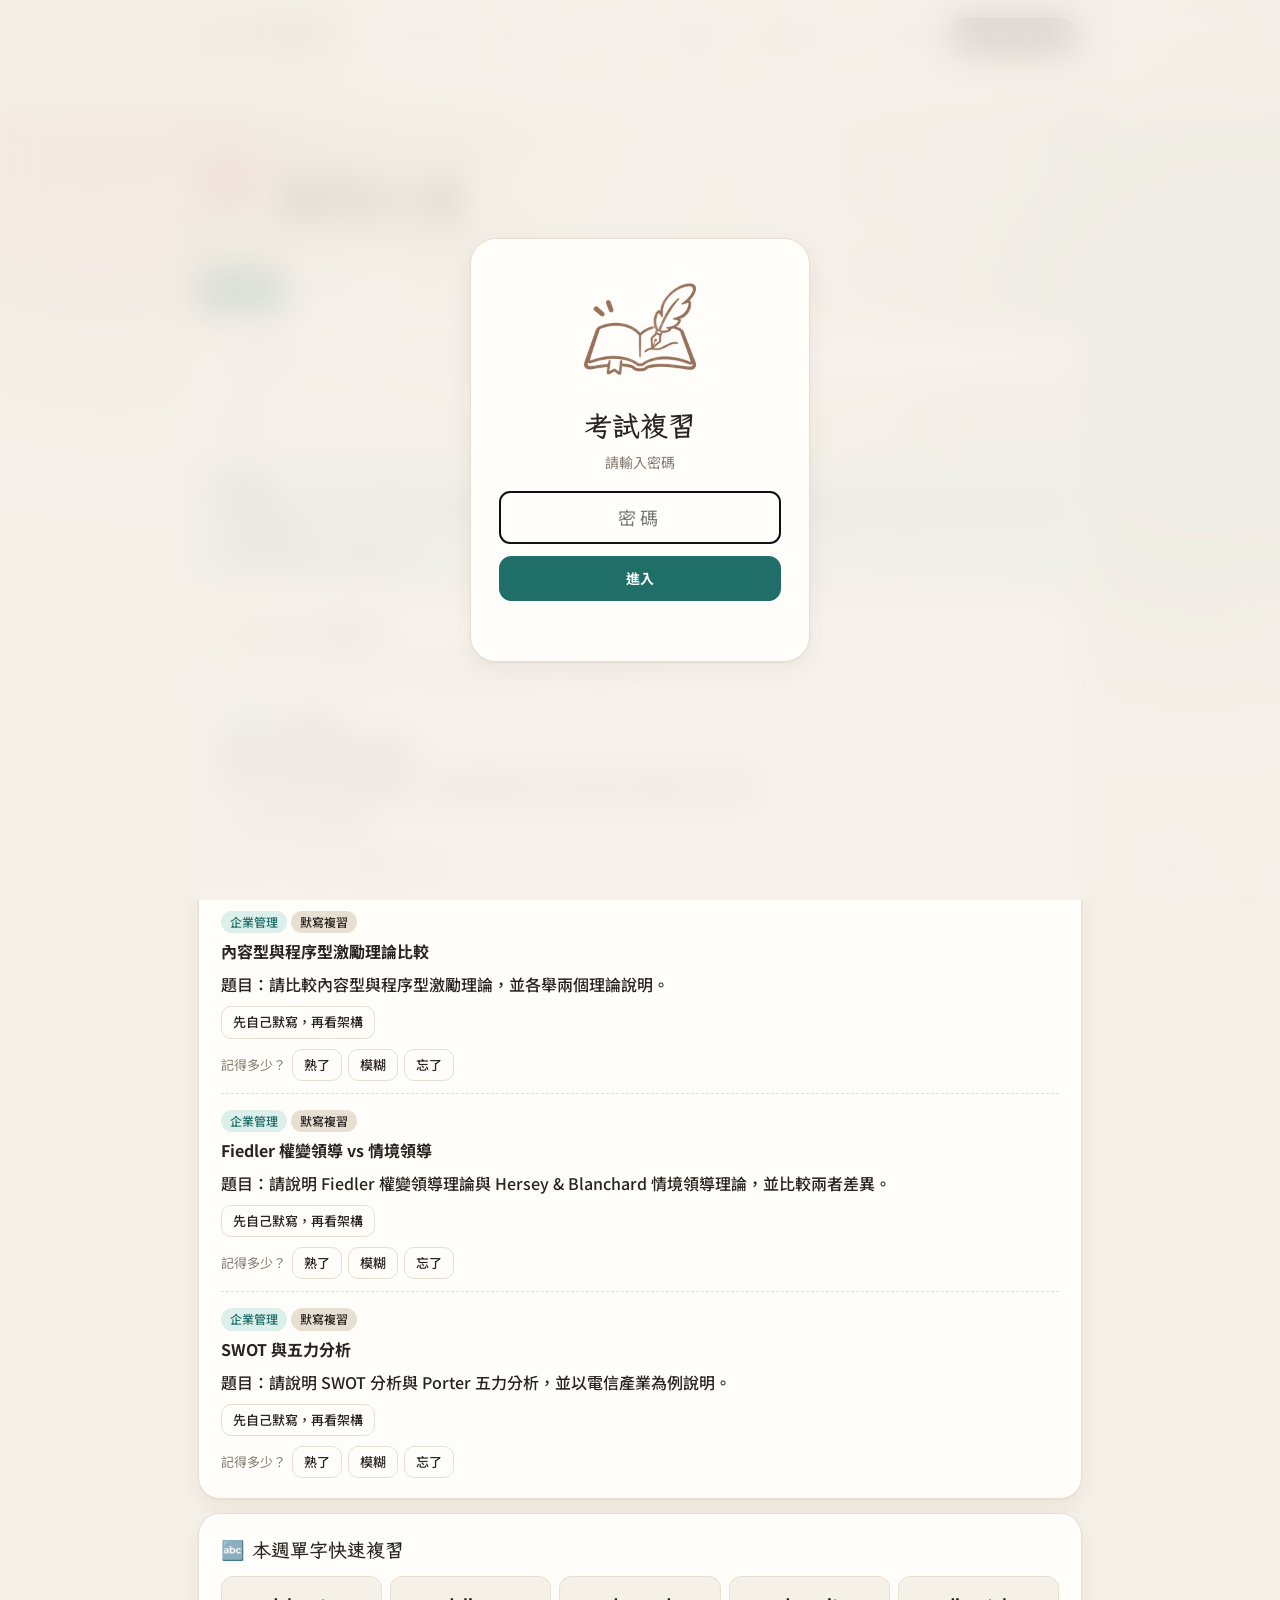
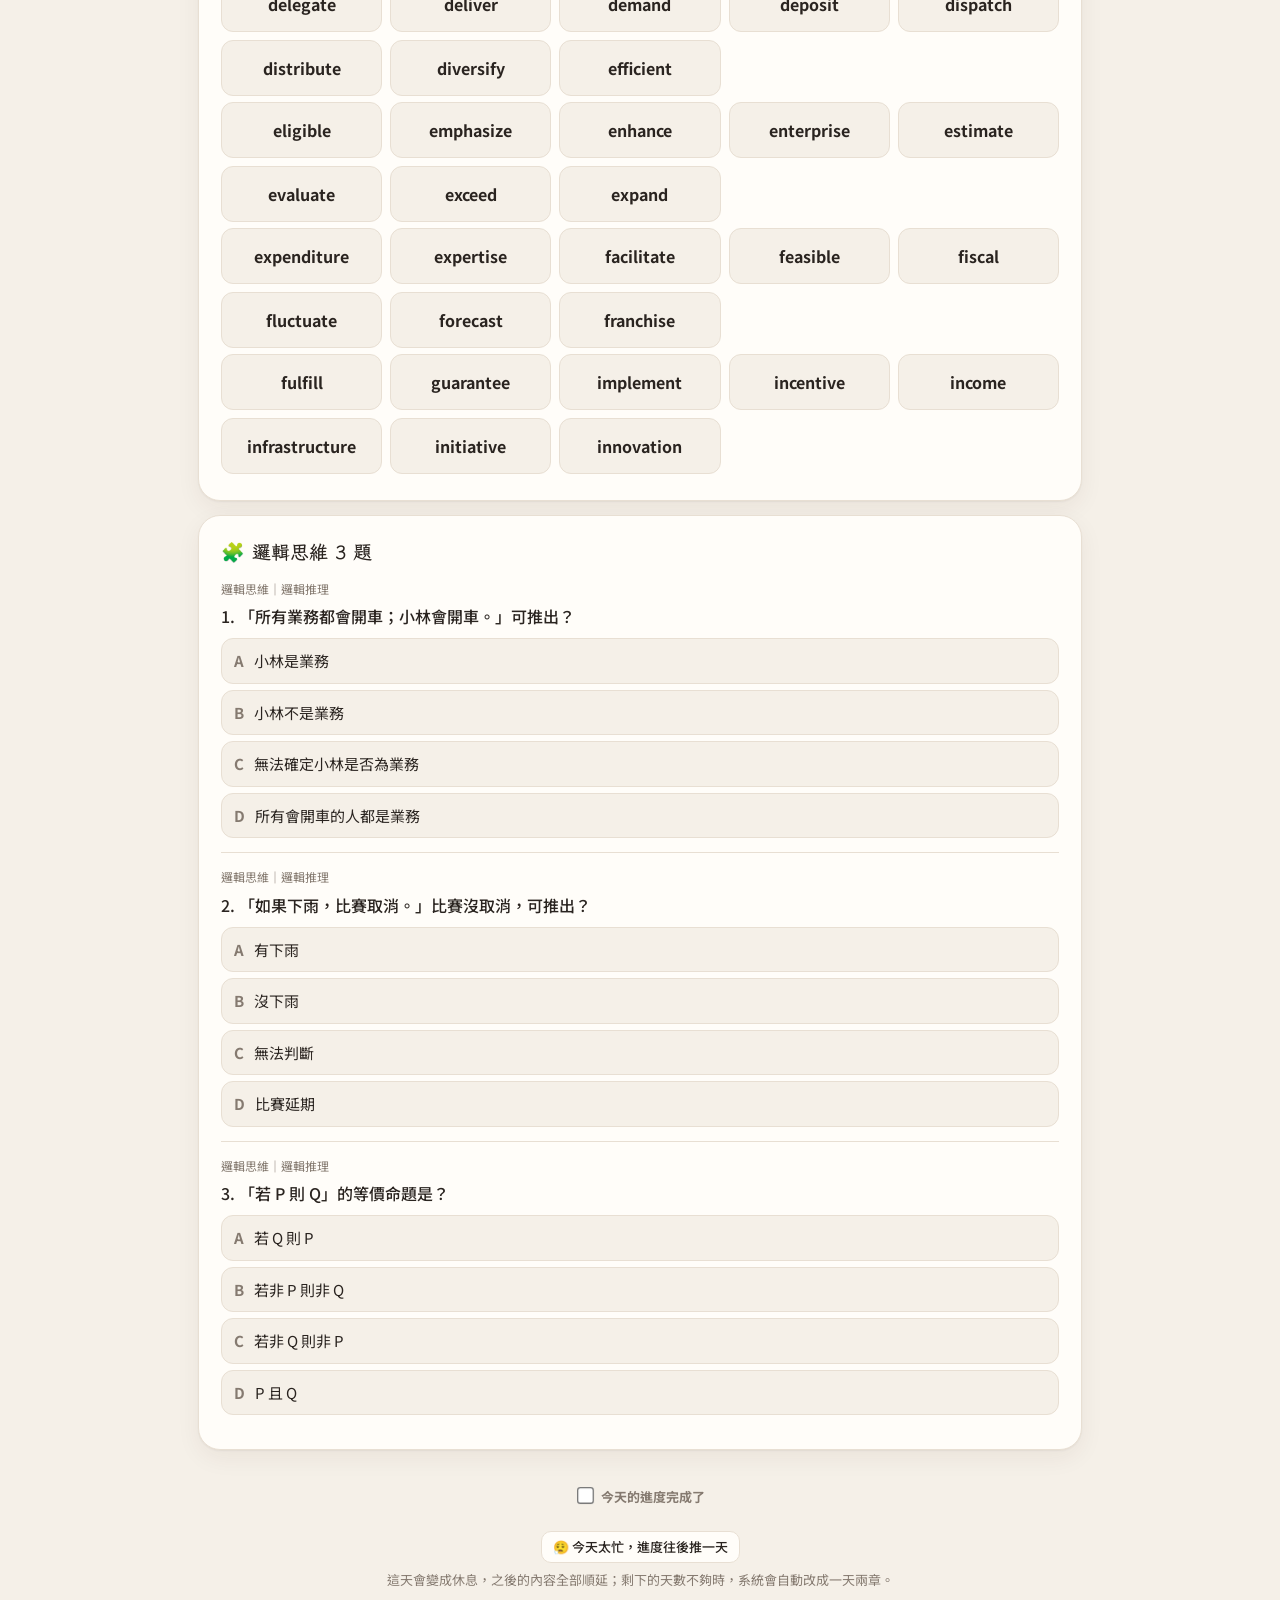
==== commit 2faa7417: "Add files via upload" ====
--- a/cht.html
+++ b/cht.html
@@ -3,12 +3,12 @@
 <link rel="preconnect" href="https://fonts.googleapis.com">
 <link href="https://fonts.googleapis.com/css2?family=LXGW+WenKai+TC:wght@400;700&family=Noto+Sans+TC:wght@400;500;700&display=swap" rel="stylesheet">
 <link rel="icon" type="image/png" sizes="32x32" href="favicon-32.png"><link rel="icon" type="image/png" sizes="64x64" href="favicon.png"><link rel="icon" type="image/png" sizes="192x192" href="icon-192.png"><link rel="apple-touch-icon" href="apple-touch-icon.png"><meta name="theme-color" content="#f5f0e8">
-<link rel="stylesheet" href="style.css"></head><body><div id="app"></div>
-<script src="sync-config.js"></script>
-<script src="core.js"></script>
-<script src="sync.js"></script>
-<script src="subjects.js"></script>
-<script src="schedule.js"></script>
-<script src="plan.js"></script>
-<script src="effects.js"></script>
+<link rel="stylesheet" href="style.css?v=15"></head><body><div id="app"></div>
+<script src="sync-config.js?v=15"></script>
+<script src="core.js?v=15"></script>
+<script src="sync.js?v=15"></script>
+<script src="subjects.js?v=15"></script>
+<script src="schedule.js?v=15"></script>
+<script src="plan.js?v=15"></script>
+<script src="effects.js?v=15"></script>
 </body></html>
--- a/style.css
+++ b/style.css
@@ -146,7 +146,7 @@
 .halo::before{content:"";position:absolute;inset:-6px;border-radius:50%;border:1.5px dashed color-mix(in srgb,var(--warm) 55%,transparent);animation:spin 40s linear infinite}
 .halo::after{content:"";position:absolute;inset:14px;border-radius:50%;border:1px solid var(--line)}
 @keyframes spin{to{transform:rotate(360deg)}}
-.biglogo{position:relative;width:100%;animation:float 6s ease-in-out infinite}
+.biglogo{position:relative;width:100%;display:block}
 @keyframes float{0%,100%{transform:translateY(0) rotate(-1deg)}50%{transform:translateY(-10px) rotate(1.5deg)}}
 @media (prefers-color-scheme:dark){.biglogo{filter:brightness(1.8) saturate(.8)}}
 @media (max-width:720px){.hero2{grid-template-columns:auto 1fr;gap:6px 14px;padding-top:18px;align-items:start}.hero-art{width:92px;margin-top:4px}.halo::after{inset:8px}.hero-text{display:contents}.datechip{grid-column:2;grid-row:1;justify-self:start}.greet{grid-column:2;grid-row:2;margin:6px 0 4px}.hero-art{grid-column:1;grid-row:1/3;align-self:center}.poemline{grid-column:1/-1;grid-row:3;margin-top:10px}}
@@ -218,9 +218,45 @@
 #lock{position:fixed;inset:0;z-index:100;display:grid;place-items:center;background:color-mix(in srgb,var(--bg) 82%,transparent);backdrop-filter:blur(18px);-webkit-backdrop-filter:blur(18px);transition:opacity .4s}
 #lock.out{opacity:0}
 .lockbox{background:var(--paper);border:1px solid var(--line);border-radius:26px;box-shadow:var(--shadow);padding:30px 28px;width:min(340px,88vw);text-align:center;animation:rise .6s cubic-bezier(.2,.8,.2,1) both}
-.lockbox img{width:96px;animation:float 6s ease-in-out infinite}
+.lockbox .bk{width:120px;display:inline-block}
 .lockbox h1{font-family:"LXGW WenKai TC","Noto Sans TC",serif;font-size:28px;margin:6px 0 2px}
 .lockbox p{color:var(--muted);margin:0 0 16px;font-size:14px}
 .lockbox input{width:100%;text-align:center;font-size:18px;letter-spacing:.2em;padding:10px;margin-bottom:12px}
 .lockbox .btn{width:100%;justify-content:center;padding:10px}
 .lockmsg{min-height:20px;font-size:13px;color:var(--redt);margin-top:10px}
+
+.startbar{display:flex;align-items:center;gap:8px;flex-wrap:wrap;background:var(--paper);border:1px solid var(--line);border-radius:14px;padding:8px 12px;margin-bottom:12px;font-size:14px}
+.startbar input{font-size:14px;padding:4px 8px}
+
+.skipbar{text-align:center;padding:0 10px 18px}.skipbar .small{margin-top:6px}
+
+/* 考試倒數 */
+.countdown .more{position:relative;z-index:1;margin-top:12px;border-top:1px solid color-mix(in srgb,var(--bg) 20%,transparent);padding-top:8px;display:grid;gap:4px;font-size:13px}
+.countdown .more div{display:flex;justify-content:space-between;gap:8px;opacity:.85}.countdown .more b{font-family:"LXGW WenKai TC","Noto Sans TC",serif;font-size:17px;margin-left:auto}
+.cdedit{position:relative;z-index:1;display:inline-block;margin-top:10px;font-size:12px;color:var(--bg);opacity:.75;text-decoration:none;border:1px solid color-mix(in srgb,var(--bg) 35%,transparent);border-radius:999px;padding:3px 10px}
+.cdedit:hover{opacity:1}
+.calhead{display:flex;align-items:center;gap:8px;margin-bottom:10px}.calhead h2{margin:0 auto 0 4px;order:-1;flex:1}
+.cal{display:grid;grid-template-columns:repeat(7,1fr);gap:4px}
+.cal-w{text-align:center;font-size:12px;color:var(--muted);padding:2px 0}
+.cal-c{min-height:64px;border:1px solid var(--line);border-radius:10px;padding:4px 5px;background:var(--bg);display:flex;flex-direction:column;gap:2px;overflow:hidden}
+.cal-c.empty{border:none;background:none}.cal-c.past{opacity:.5}
+.cal-c.today{outline:2px solid var(--warm);outline-offset:-1px}
+.cal-n{font-size:12px;font-weight:700}
+.cal-c.exam{background:var(--warm2);border-color:color-mix(in srgb,var(--warm) 50%,var(--line))}
+.cal-e{font-size:11px;line-height:1.3;color:var(--warm);font-weight:700;word-break:break-all}
+.cal-s{font-size:10px;color:var(--muted)}
+.calnext{display:flex;gap:6px;flex-wrap:wrap;margin-top:10px}
+.exrow{display:grid;grid-template-columns:70px 1fr auto;gap:10px;align-items:center;border-top:1px dashed var(--line);padding:10px 0}
+.exrow:first-child{border-top:none}
+.exn{text-align:center}.exn b{display:block;font-family:"LXGW WenKai TC","Noto Sans TC",serif;font-size:28px;color:var(--acc);line-height:1}.exn span{font-size:11px;color:var(--muted)}
+.exf{display:grid;grid-template-columns:1fr 150px;gap:6px}.exf .ex-note{grid-column:1/-1}
+.exadd{display:grid;grid-template-columns:1fr 150px;gap:6px}.exadd #na-note{grid-column:1/2}.exadd .btn{justify-content:center}
+@media (max-width:560px){.exrow{grid-template-columns:56px 1fr}.exb{grid-column:2}.exf{grid-template-columns:1fr}.exadd{grid-template-columns:1fr}.cal-c{min-height:50px}.cal-e{font-size:10px}}
+
+/* 翻書動畫：6 格 sprite，每格 0.25 秒 */
+.bk{position:relative;display:block;width:100%;animation:float 6s ease-in-out infinite}
+.flipani{display:block;width:100%;aspect-ratio:1;background:url(logo-flip.png?v=15) 0 0/600% 100% no-repeat;animation:flipsheet 1.5s steps(6) infinite}
+@keyframes flipsheet{from{background-position:0 0}to{background-position:120% 0}}
+@media (prefers-color-scheme:dark){.lockbk .flipani{filter:brightness(1.8) saturate(.8)}}
+@media (prefers-reduced-motion:reduce){.flipani{animation:none}}
+.flipani>img{display:none!important}
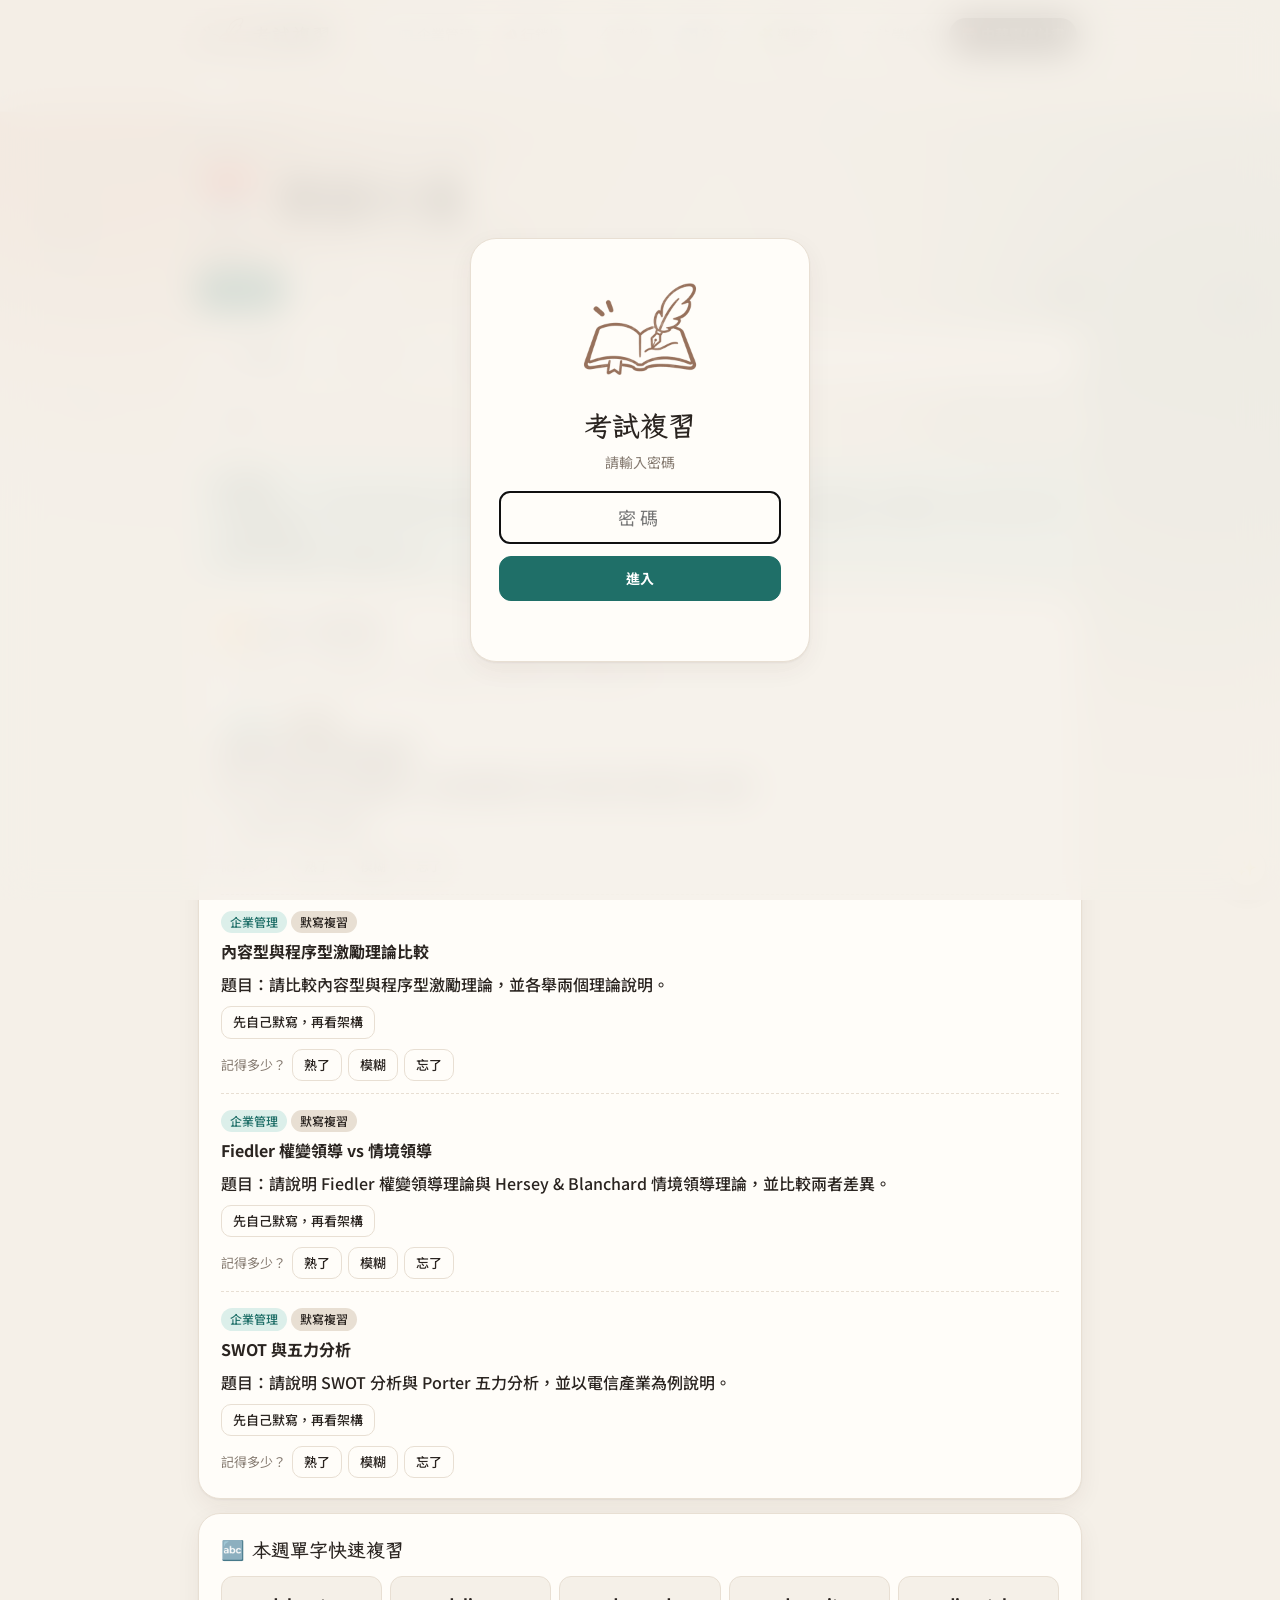
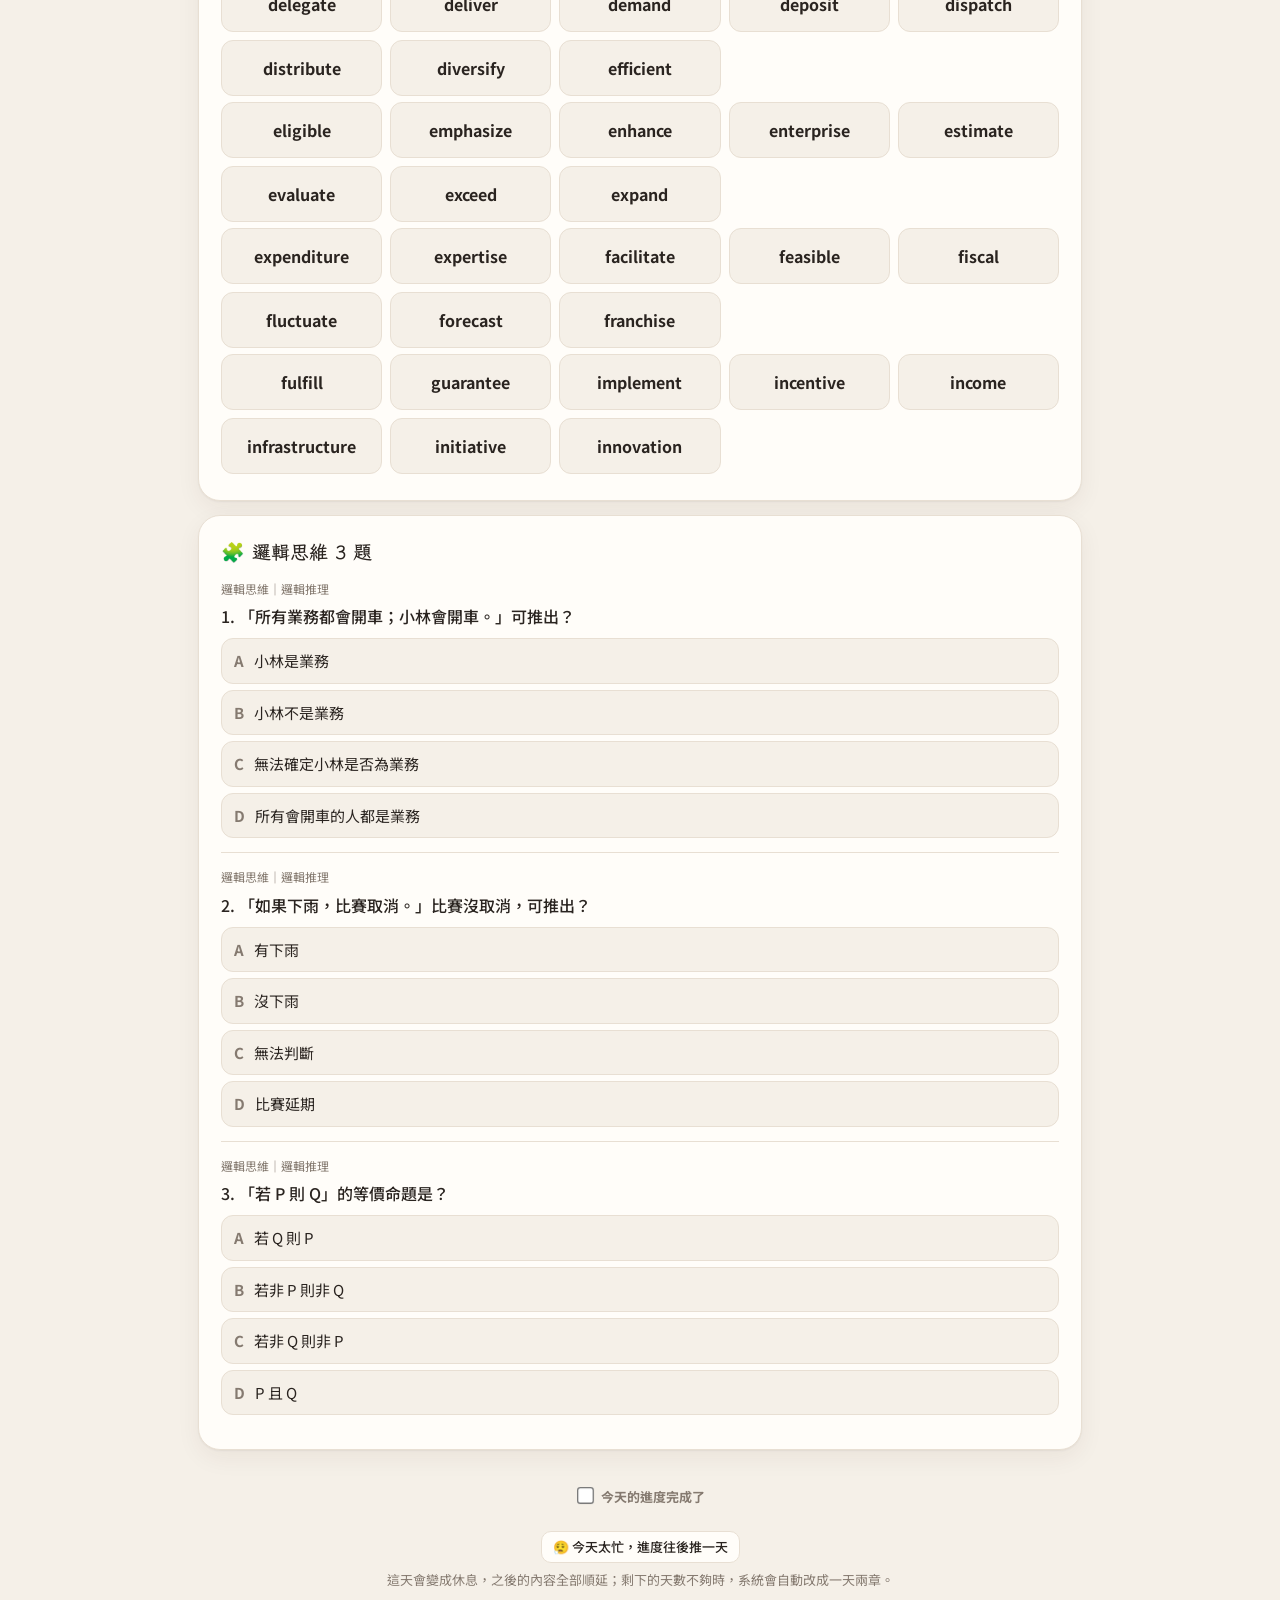
==== commit 28c01cea: "Add files via upload" ====
--- a/cht.html
+++ b/cht.html
@@ -3,12 +3,12 @@
 <link rel="preconnect" href="https://fonts.googleapis.com">
 <link href="https://fonts.googleapis.com/css2?family=LXGW+WenKai+TC:wght@400;700&family=Noto+Sans+TC:wght@400;500;700&display=swap" rel="stylesheet">
 <link rel="icon" type="image/png" sizes="32x32" href="favicon-32.png"><link rel="icon" type="image/png" sizes="64x64" href="favicon.png"><link rel="icon" type="image/png" sizes="192x192" href="icon-192.png"><link rel="apple-touch-icon" href="apple-touch-icon.png"><meta name="theme-color" content="#f5f0e8">
-<link rel="stylesheet" href="style.css?v=15"></head><body><div id="app"></div>
-<script src="sync-config.js?v=15"></script>
-<script src="core.js?v=15"></script>
-<script src="sync.js?v=15"></script>
-<script src="subjects.js?v=15"></script>
-<script src="schedule.js?v=15"></script>
-<script src="plan.js?v=15"></script>
-<script src="effects.js?v=15"></script>
+<link rel="stylesheet" href="style.css?v=16"></head><body><div id="app"></div>
+<script src="sync-config.js?v=16"></script>
+<script src="core.js?v=16"></script>
+<script src="sync.js?v=16"></script>
+<script src="subjects.js?v=16"></script>
+<script src="schedule.js?v=16"></script>
+<script src="plan.js?v=16"></script>
+<script src="effects.js?v=16"></script>
 </body></html>
--- a/style.css
+++ b/style.css
@@ -255,7 +255,7 @@
 
 /* 翻書動畫：6 格 sprite，每格 0.25 秒 */
 .bk{position:relative;display:block;width:100%;animation:float 6s ease-in-out infinite}
-.flipani{display:block;width:100%;aspect-ratio:1;background:url(logo-flip.png?v=15) 0 0/600% 100% no-repeat;animation:flipsheet 1.5s steps(6) infinite}
+.flipani{display:block;width:100%;aspect-ratio:1;background:url(logo-flip.png?v=16) 0 0/600% 100% no-repeat;animation:flipsheet 1.5s steps(6) infinite}
 @keyframes flipsheet{from{background-position:0 0}to{background-position:120% 0}}
 @media (prefers-color-scheme:dark){.lockbk .flipani{filter:brightness(1.8) saturate(.8)}}
 @media (prefers-reduced-motion:reduce){.flipani{animation:none}}
